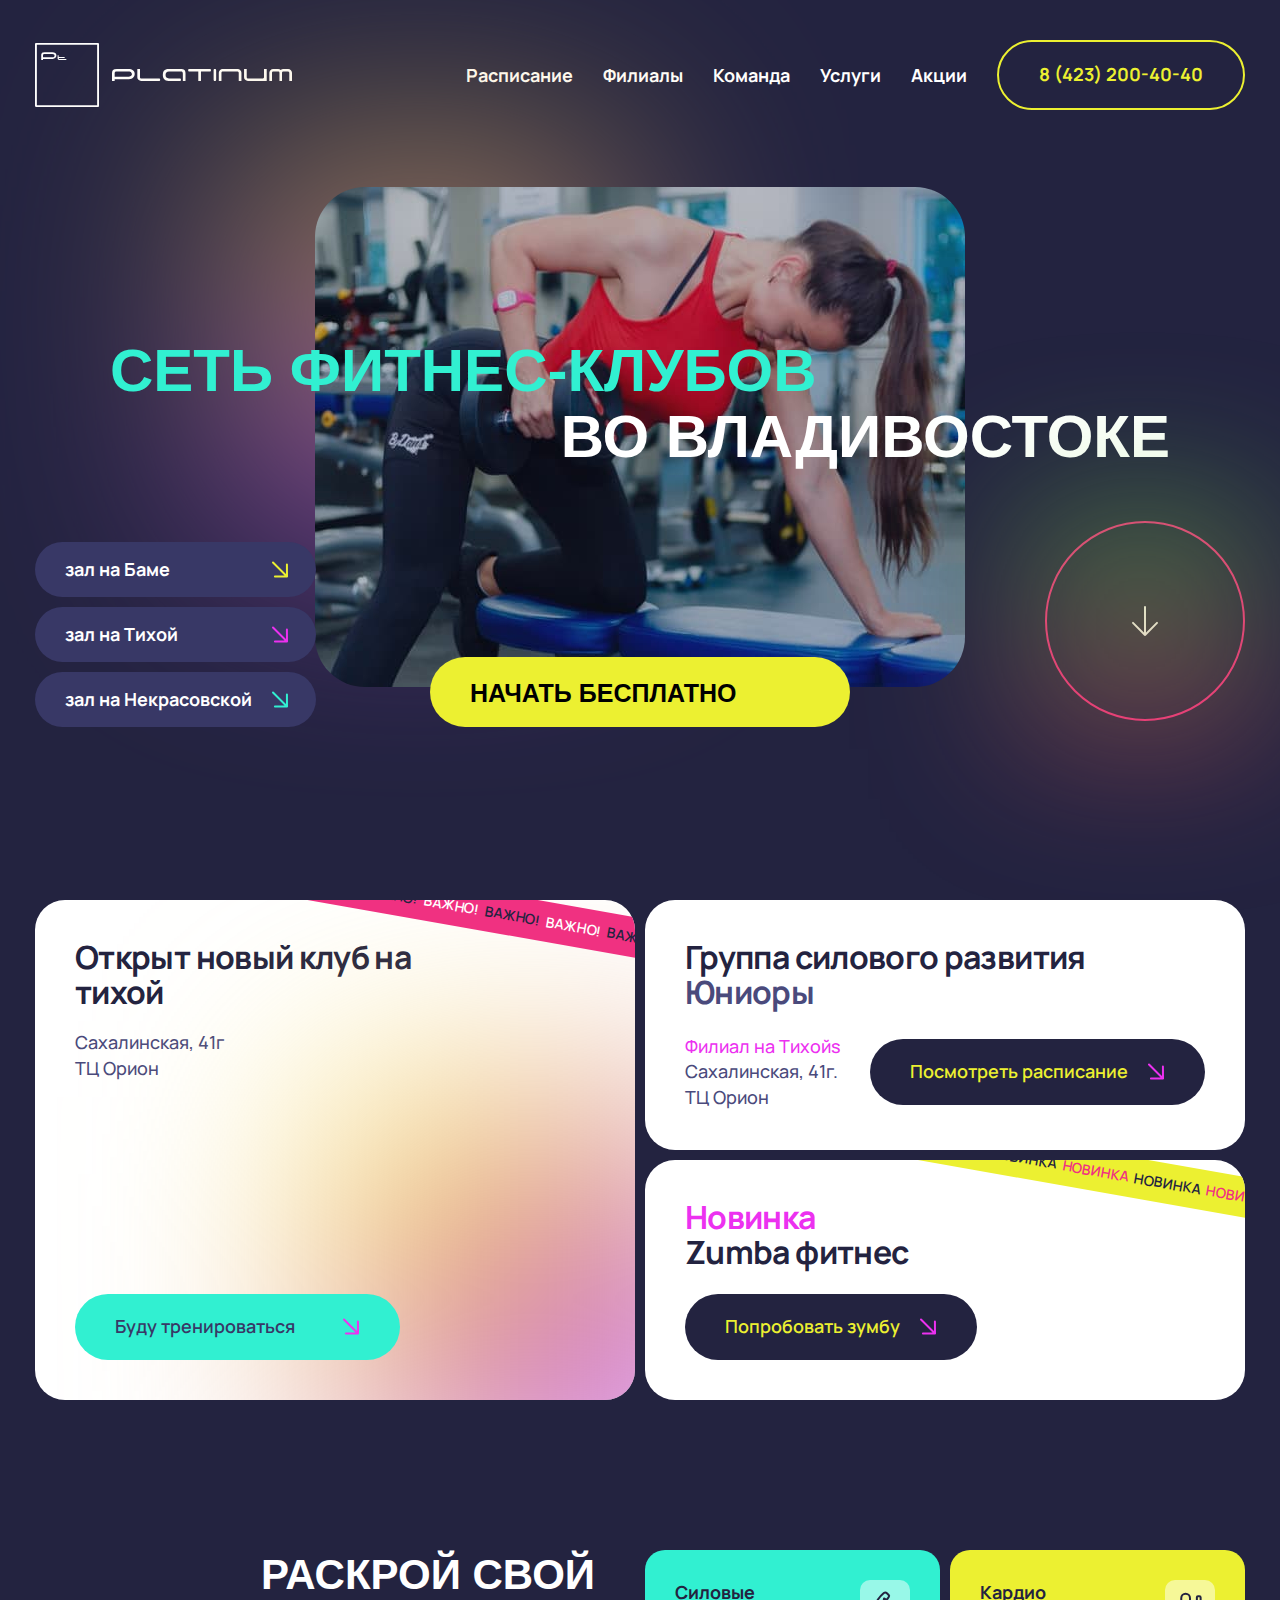
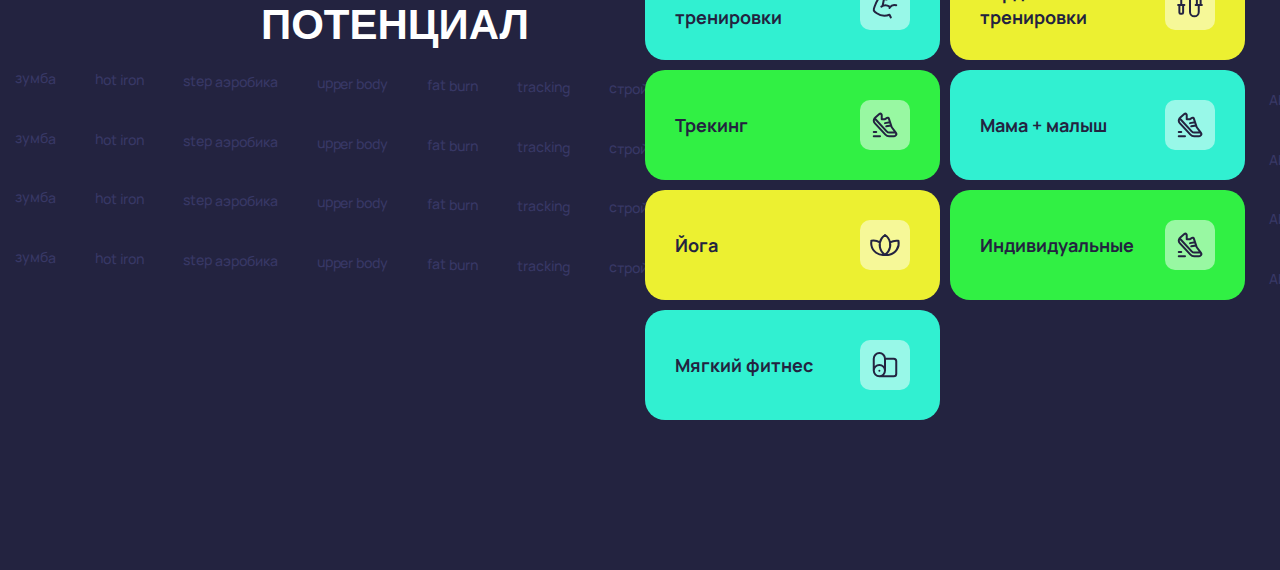
==== index.html @ 5705a5ff "upload project" ====
<!DOCTYPE html>
<html lang="en">

<head>
  <meta charset="UTF-8">
  <meta name="viewport" content="width=device-width, initial-scale=1.0">
  <title>Document</title>
  <link href="https://fonts.cdnfonts.com/css/conthrax" rel="stylesheet">
  <link rel="preconnect" href="https://fonts.googleapis.com">
  <link rel="preconnect" href="https://fonts.gstatic.com" crossorigin>
  <link href="https://fonts.googleapis.com/css2?family=Manrope:wght@500;600;700&display=swap" rel="stylesheet">
  <link rel="stylesheet" href="css/style.min.css">
</head>

<body>

  <header class="header">
    <div class="container">
      <nav class="header__inner">
        <a class="header__logo" href="/">
          <img src="images/logo.svg" alt="Logo">
        </a>
        <div class="header-col d-flex">
          <ul class="header-menu">
            <li class="menu-item"><a href="">Расписание</a></li>
            <li class="menu-item"><a href="">Филиалы</a></li>
            <li class="menu-item"><a href="">Команда</a></li>
            <li class="menu-item"><a href="">Услуги</a></li>
            <li class="menu-item"><a href="">Акции</a></li>
          </ul>
          <a class="header-btn btn btn-transparent" href="tel:">8 (423) 200-40-40</a>
        </div>
      </nav>
    </div>
  </header>
  <div class="wrapper">
    <main class="main">
      <div class="top">
        <div id="scene" class="scene">
          <div class="blur" data-depth="0.8"></div>
        </div>
        <div class="container">
          <div class="top__inner">
            <div class="phce card card-1">
              <div class="content">
              </div>
            </div>
            <div class="top-titles">
              <h1 class="top-title">Cеть фитнес-клубов</h1>
              <h2 class="top-title">во Владивостоке</h2>
            </div>
            <ul class="top-list">
              <li class="top-list__item">
                <a class="top-list__links" href="#">
                  зал на Баме
                  <svg width="17" height="17" viewBox="0 0 17 17" fill="none" xmlns="http://www.w3.org/2000/svg">
                    <path d="M1 1.5L15 15.5M15 15.5L2.92105 15.4211M15 15.5L14.9211 3.42105" stroke="#ECF031"
                      stroke-width="2" stroke-linecap="round" />
                  </svg>
                </a>
              </li>
              <li class="top-list__item">
                <a class="top-list__links" href="#">
                  зал на Тихой
                  <svg width="17" height="17" viewBox="0 0 17 17" fill="none" xmlns="http://www.w3.org/2000/svg">
                    <path d="M1 1.5L15 15.5M15 15.5L2.92105 15.4211M15 15.5L14.9211 3.42105" stroke="#EC31F0"
                      stroke-width="2" stroke-linecap="round" />
                  </svg>
                </a>
              </li>
              <li class="top-list__item">
                <a class="top-list__links" href="#">
                  зал на Некрасовской
                  <svg width="17" height="17" viewBox="0 0 17 17" fill="none" xmlns="http://www.w3.org/2000/svg">
                    <path d="M1 1.5L15 15.5M15 15.5L2.92105 15.4211M15 15.5L14.9211 3.42105" stroke="#31F0D1"
                      stroke-width="2" stroke-linecap="round" />
                  </svg>
                </a>
              </li>
            </ul>
            <button class="top-btn btn btn-lg font">начать бесплатно</button>
            <a class="top-anchor" href="">
              <svg width="200" height="200" viewBox="0 0 200 200" fill="none" xmlns="http://www.w3.org/2000/svg">
                <path d="M100 86V114M100 114L88 101.842M100 114L112 101.842" stroke="white" stroke-width="2"
                  stroke-linecap="round" />
                <rect x="1" y="1" width="198" height="198" rx="99" stroke="#F03181" stroke-width="2" />
              </svg>
            </a>
          </div>
        </div>
      </div>
      <div class="news">
        <div class="container">
          <div class="news__inner">
            <div class="news-item">
              <div class="tag-line attention">
                ВАЖНО!<span>ВАЖНО!</span>ВАЖНО!<span>ВАЖНО!</span>ВАЖНО!<span>ВАЖНО!</span></div>
              <div class="news-item__content">
                <h4 class="news-item__title mb-2">Открыт новый клуб на <br> тихой</h4>
                <p class="news-item__text">Сахалинская, 41г <br> ТЦ Орион</p>
              </div>
              <a class="news-item__btn btn" href="">
                Буду тренироваться
                <svg width="17" height="17" viewBox="0 0 17 17" fill="none" xmlns="http://www.w3.org/2000/svg">
                  <path d="M1 1.5L15 15.5M15 15.5L2.92105 15.4211M15 15.5L14.9211 3.42105" stroke="#EC31F0"
                    stroke-width="2" stroke-linecap="round" />
                </svg>
              </a>
            </div>
            <div class="news-item">
              <h4 class="news-item__title mb-2">Группа силового развития <span>Юниоры</span></h4>
              <div class="news-item__box">
                <p class="news-item__text">
                  <span>Филиал на Тихойs</span><br>
                  Сахалинская, 41г. ТЦ Орион
                </p>
                <a class="news-item__btn btn" href="">
                  Посмотреть расписание
                  <svg width="17" height="17" viewBox="0 0 17 17" fill="none" xmlns="http://www.w3.org/2000/svg">
                    <path d="M1 1.5L15 15.5M15 15.5L2.92105 15.4211M15 15.5L14.9211 3.42105" stroke="#EC31F0"
                      stroke-width="2" stroke-linecap="round" />
                  </svg>
                </a>
              </div>
            </div>
            <div class="news-item">
              <div class="tag-line news"><span>НОВИНКА</span>НОВИНКА<span>НОВИНКА</span>НОВИНКА<span>НОВИНКА</span>
              </div>
              <h4 class="news-item__title mb-2"><span>Новинка </span><br>Zumba фитнес</h4>
              <p class="news-item__text"></p>
              <a class="news-item__btn btn" href="">
                Попробовать зумбу
                <svg width="17" height="17" viewBox="0 0 17 17" fill="none" xmlns="http://www.w3.org/2000/svg">
                  <path d="M1 1.5L15 15.5M15 15.5L2.92105 15.4211M15 15.5L14.9211 3.42105" stroke="#EC31F0"
                    stroke-width="2" stroke-linecap="round" />
                </svg>
              </a>
            </div>
          </div>
        </div>
      </div>
      <div class="training">
        <div class="container">
          <div class="training__inner">
            <h3 class="training__title title">Раскрой свой <br> потенциал</h3>
            <div class="training__items">
              <div class="training-item card" data-title="strong" style="background-color: #31F0D1;">
                <h5 class="training-item__title">Силовые тренировки</h5>
                <svg width="50" height="50" viewBox="0 0 50 50" fill="none" xmlns="http://www.w3.org/2000/svg">
                  <rect width="50" height="50" rx="10" fill="white" fill-opacity="0.5" />
                  <path
                    d="M29.4874 27.9787L29.8199 27.4787C31.221 25.3781 33.8545 24.475 36.2499 25.2737M22.5811 25.9912L24.0811 18.5112L25.7186 19.3299C26.3266 19.6335 27.0655 19.4388 27.4449 18.8749L28.8749 16.7287C29.2319 16.1923 29.1613 15.4786 28.7061 15.0224L26.9061 13.2224C26.0715 12.3877 24.7381 12.3269 23.8311 13.0824C19.5722 16.6312 16.3871 21.2972 14.6336 26.5562L13.8836 28.7887C13.5095 29.9165 13.9152 31.1564 14.8836 31.8449L16.7974 33.2124C20.4905 35.8511 25.2732 36.4272 29.4874 34.7412L30.8399 37.4462M29.4874 26.6257C27.0302 24.9881 23.8295 24.9881 21.3724 26.6257"
                    stroke="#232340" stroke-width="2" stroke-linecap="round" stroke-linejoin="round" />
                </svg>
              </div>
              <div class="training-item card" data-title="cardio" style="background-color: #ECF031;">
                <h5 class="training-item__title">Кардио тренировки</h5>
                <svg width="50" height="50" viewBox="0 0 50 50" fill="none" xmlns="http://www.w3.org/2000/svg">
                  <rect width="50" height="50" rx="10" fill="white" fill-opacity="0.5" />
                  <path
                    d="M13.125 25H19.375M18.125 25V32.5C18.125 33.19 17.565 33.75 16.875 33.75H15.625C14.935 33.75 14.375 33.19 14.375 32.5V25M31.875 25.0005V17.338C31.875 16.738 32.3625 16.2505 32.9625 16.2505H34.375C35.065 16.2505 35.625 16.8105 35.625 17.5005V25.0005M36.875 25H30.625M33.75 25V31.875C33.75 34.2912 31.7912 36.25 29.375 36.25C26.9588 36.25 25 34.2912 25 31.875V18.125C25 15.7088 23.0412 13.75 20.625 13.75C18.2088 13.75 16.25 15.7088 16.25 18.125V25"
                    stroke="#232340" stroke-width="2" stroke-linecap="round" stroke-linejoin="round" />
                </svg>
              </div>
              <div class="training-item card" data-title="tracking" style="background-color: #31F044;">
                <h5 class="training-item__title">Трекинг</h5>
                <svg width="50" height="50" viewBox="0 0 50 50" fill="none" xmlns="http://www.w3.org/2000/svg">
                  <rect width="50" height="50" rx="10" fill="white" fill-opacity="0.5" />
                  <path d="M13.75 31.875H16.25M20 36.2505H13.75" stroke="#232340" stroke-width="2"
                    stroke-linecap="round" stroke-linejoin="round" />
                  <path
                    d="M22.3889 19.1814H25.0001M25.0001 19.1814L27.0351 17.9414C27.6247 17.5823 28.3938 17.7691 28.7529 18.3587C28.8019 18.439 28.8416 18.5247 28.8714 18.6139L31.7501 27.2502L35.8001 32.6502C36.5457 33.6443 36.3442 35.0546 35.3501 35.8002C34.9607 36.0923 34.487 36.2502 34.0001 36.2502H29.0876C27.6984 36.2511 26.3717 35.6731 25.4264 34.6552L14.7501 23.1639C13.342 21.6452 13.4317 19.2725 14.9504 17.8644C14.9859 17.8315 15.0221 17.7992 15.0589 17.7677L19.3376 14.1014C19.9453 13.5809 20.8598 13.6515 21.3804 14.2592C21.6052 14.5217 21.7288 14.8559 21.7289 15.2014V19.1814L25.0001 19.1814ZM35.6838 32.5H29.4038C28.3633 32.5029 27.3689 32.0705 26.6613 31.3075L14.5688 18.285M26.2501 26.25L31.1376 25.4M25.0001 23.1255L30.0751 22.2505"
                    stroke="#232340" stroke-width="2" stroke-linecap="round" stroke-linejoin="round" />
                </svg>
              </div>
              <div class="training-item card" data-title="family" style="background-color: #31F0D1;">
                <h5 class="training-item__title">Мама + малыш</h5>
                <svg width="50" height="50" viewBox="0 0 50 50" fill="none" xmlns="http://www.w3.org/2000/svg">
                  <rect width="50" height="50" rx="10" fill="white" fill-opacity="0.5" />
                  <path d="M13.75 31.875H16.25M20 36.2505H13.75" stroke="#232340" stroke-width="2"
                    stroke-linecap="round" stroke-linejoin="round" />
                  <path
                    d="M22.3889 19.1814H25.0001M25.0001 19.1814L27.0351 17.9414C27.6247 17.5823 28.3938 17.7691 28.7529 18.3587C28.8019 18.439 28.8416 18.5247 28.8714 18.6139L31.7501 27.2502L35.8001 32.6502C36.5457 33.6443 36.3442 35.0546 35.3501 35.8002C34.9607 36.0923 34.487 36.2502 34.0001 36.2502H29.0876C27.6984 36.2511 26.3717 35.6731 25.4264 34.6552L14.7501 23.1639C13.342 21.6452 13.4317 19.2725 14.9504 17.8644C14.9859 17.8315 15.0221 17.7992 15.0589 17.7677L19.3376 14.1014C19.9453 13.5809 20.8598 13.6515 21.3804 14.2592C21.6052 14.5217 21.7288 14.8559 21.7289 15.2014V19.1814L25.0001 19.1814ZM35.6838 32.5H29.4038C28.3633 32.5029 27.3689 32.0705 26.6613 31.3075L14.5688 18.285M26.2501 26.25L31.1376 25.4M25.0001 23.1255L30.0751 22.2505"
                    stroke="#232340" stroke-width="2" stroke-linecap="round" stroke-linejoin="round" />
                </svg>
              </div>
              <div class="training-item card" data-title="yoga" style="background-color: #ECF031;">
                <h5 class="training-item__title">Йога</h5>
                <svg width="50" height="50" viewBox="0 0 50 50" fill="none" xmlns="http://www.w3.org/2000/svg">
                  <rect width="50" height="50" rx="10" fill="white" fill-opacity="0.5" />
                  <path
                    d="M30.0268 22.3935H30.0019C32.5827 20.9295 35.5852 20.4084 38.5134 20.855L38.4885 20.8302C39.7789 27.1828 35.6845 33.4112 29.332 34.7264C27.8927 34.9994 26.4038 35.0242 24.9646 34.776V34.7512C18.5376 35.8431 12.458 31.5253 11.3662 25.1231C11.118 23.6591 11.1428 22.195 11.4158 20.7558H11.391C14.3191 20.2843 17.2969 20.8302 19.9024 22.2695M25.0391 34.8011L25.0142 34.7763C19.555 31.1781 18.0662 23.8578 21.6395 18.3986C22.508 17.0586 23.6494 15.9172 24.9894 15.0238L24.9646 14.999C30.399 18.5723 31.8879 25.8926 28.3146 31.3519C27.4213 32.667 26.2798 33.8085 24.9398 34.7018L25.0391 34.8011Z"
                    stroke="#232340" stroke-width="2" stroke-linecap="round" stroke-linejoin="round" />
                </svg>
              </div>
              <div class="training-item card" data-title="individual" style="background-color: #31F044;">
                <h5 class="training-item__title">Индивидуальные</h5>
                <svg width="50" height="50" viewBox="0 0 50 50" fill="none" xmlns="http://www.w3.org/2000/svg">
                  <rect width="50" height="50" rx="10" fill="white" fill-opacity="0.5" />
                  <path d="M13.75 31.875H16.25M20 36.2505H13.75" stroke="#232340" stroke-width="2"
                    stroke-linecap="round" stroke-linejoin="round" />
                  <path
                    d="M22.3889 19.1814H25.0001M25.0001 19.1814L27.0351 17.9414C27.6247 17.5823 28.3938 17.7691 28.7529 18.3587C28.8019 18.439 28.8416 18.5247 28.8714 18.6139L31.7501 27.2502L35.8001 32.6502C36.5457 33.6443 36.3442 35.0546 35.3501 35.8002C34.9607 36.0923 34.487 36.2502 34.0001 36.2502H29.0876C27.6984 36.2511 26.3717 35.6731 25.4264 34.6552L14.7501 23.1639C13.342 21.6452 13.4317 19.2725 14.9504 17.8644C14.9859 17.8315 15.0221 17.7992 15.0589 17.7677L19.3376 14.1014C19.9453 13.5809 20.8598 13.6515 21.3804 14.2592C21.6052 14.5217 21.7288 14.8559 21.7289 15.2014V19.1814L25.0001 19.1814ZM35.6838 32.5H29.4038C28.3633 32.5029 27.3689 32.0705 26.6613 31.3075L14.5688 18.285M26.2501 26.25L31.1376 25.4M25.0001 23.1255L30.0751 22.2505"
                    stroke="#232340" stroke-width="2" stroke-linecap="round" stroke-linejoin="round" />
                </svg>
              </div>
              <div class="training-item card" data-title="light" style="background-color: #31F0D1;">
                <h5 class="training-item__title">Мягкий фитнес</h5>
                <svg width="50" height="50" viewBox="0 0 50 50" fill="none" xmlns="http://www.w3.org/2000/svg">
                  <rect width="50" height="50" rx="10" fill="white" fill-opacity="0.5" />
                  <circle cx="19.375" cy="30.625" r="1" fill="#232340" />
                  <path
                    d="M25 30.6245C25 33.7311 22.4816 36.2495 19.375 36.2495M25 30.6245C25 27.5179 22.4816 24.9995 19.375 24.9995C16.2684 24.9995 13.75 27.5179 13.75 30.6245M25 30.6245V18.749M19.375 36.2495C16.2684 36.2495 13.75 33.7311 13.75 30.6245M19.375 36.2495L33.75 36.249C35.1307 36.249 36.25 35.1297 36.25 33.749V21.249C36.25 19.8683 35.1307 18.749 33.75 18.749H25M13.75 30.6245V18.749C13.75 15.6424 16.2684 13.124 19.375 13.124C22.4816 13.124 25 15.6424 25 18.749"
                    stroke="#232340" stroke-width="2" stroke-linecap="round" stroke-linejoin="round" />
                </svg>
              </div>
            </div>
          </div>
        </div>
        <div class="marquee__inner">
          <div class="marquee__items items-wrap">
            <div class="items marquee reverce">
              <span class="marquee-text item">зумба</span>
              <span class="marquee-text item strong">hot iron</span>
              <span class="marquee-text item cardio">step аэробика</span>
              <span class="marquee-text item">upper body</span>
              <span class="marquee-text item strong">fat burn</span>
              <span class="marquee-text item cardio">tracking</span>
              <span class="marquee-text item">стройное тело</span>
              <span class="marquee-text item strong">pump fit</span>
              <span class="marquee-text item"> Мама и малыш</span>
              <span class="marquee-text item cardio">TRX</span>
              <span class="marquee-text item"> Мама и малыш</span>
              <span class="marquee-text item"> fat burn</span>
              <span class="marquee-text item">Abs+stretch</span>
              <span class="marquee-text item strong">FT</span>
              <span class="marquee-text item">ABL</span>
              <span class="marquee-text item">стройное тело</span>
              <span class="marquee-text item"></span>
              <span class="marquee-text item">upper body</span>
              <span class="marquee-text item strong">fat burn</span>
            </div>
            <div aria-hidden="true" class="items marquee reverce">
              <span class="marquee-text item">зумба</span>
              <span class="marquee-text item strong">hot iron</span>
              <span class="marquee-text item">step аэробика</span>
              <span class="marquee-text item">upper body</span>
              <span class="marquee-text item strong">fat burn</span>
              <span class="marquee-text item">tracking</span>
              <span class="marquee-text item">стройное тело</span>
              <span class="marquee-text item strong">pump fit</span>
              <span class="marquee-text item"> Мама и малыш</span>
              <span class="marquee-text item">TRX</span>
              <span class="marquee-text item"> Мама и малыш</span>
              <span class="marquee-text item"> fat burn</span>
              <span class="marquee-text item">Abs+stretch</span>
              <span class="marquee-text item strong">FT</span>
              <span class="marquee-text item">ABL</span>
              <span class="marquee-text item">стройное тело</span>
              <span class="marquee-text item"></span>
              <span class="marquee-text item">upper body</span>
              <span class="marquee-text item strong">fat burn</span>
            </div>
          </div>
          <div class="marquee__items items-wrap">
            <div class="items marquee">
              <span class="marquee-text item">зумба</span>
              <span class="marquee-text item strong">hot iron</span>
              <span class="marquee-text item cardio">step аэробика</span>
              <span class="marquee-text item">upper body</span>
              <span class="marquee-text item strong">fat burn</span>
              <span class="marquee-text item cardio">tracking</span>
              <span class="marquee-text item">стройное тело</span>
              <span class="marquee-text item strong">pump fit</span>
              <span class="marquee-text item"> Мама и малыш</span>
              <span class="marquee-text item cardio">TRX</span>
              <span class="marquee-text item"> Мама и малыш</span>
              <span class="marquee-text item"> fat burn</span>
              <span class="marquee-text item">Abs+stretch</span>
              <span class="marquee-text item strong">FT</span>
              <span class="marquee-text item">ABL</span>
              <span class="marquee-text item">стройное тело</span>
              <span class="marquee-text item"></span>
              <span class="marquee-text item">upper body</span>
              <span class="marquee-text item strong">fat burn</span>
            </div>
            <div aria-hidden="true" class="items marquee">
              <span class="marquee-text item">зумба</span>
              <span class="marquee-text item strong">hot iron</span>
              <span class="marquee-text item">step аэробика</span>
              <span class="marquee-text item">upper body</span>
              <span class="marquee-text item strong">fat burn</span>
              <span class="marquee-text item">tracking</span>
              <span class="marquee-text item">стройное тело</span>
              <span class="marquee-text item strong">pump fit</span>
              <span class="marquee-text item"> Мама и малыш</span>
              <span class="marquee-text item">TRX</span>
              <span class="marquee-text item"> Мама и малыш</span>
              <span class="marquee-text item"> fat burn</span>
              <span class="marquee-text item">Abs+stretch</span>
              <span class="marquee-text item strong">FT</span>
              <span class="marquee-text item">ABL</span>
              <span class="marquee-text item">стройное тело</span>
              <span class="marquee-text item"></span>
              <span class="marquee-text item">upper body</span>
              <span class="marquee-text item strong">fat burn</span>
            </div>
          </div>
           <div class="marquee__items items-wrap">
            <div class="items marquee reverce">
              <span class="marquee-text item">зумба</span>
              <span class="marquee-text item strong">hot iron</span>
              <span class="marquee-text item cardio">step аэробика</span>
              <span class="marquee-text item">upper body</span>
              <span class="marquee-text item strong">fat burn</span>
              <span class="marquee-text item cardio">tracking</span>
              <span class="marquee-text item">стройное тело</span>
              <span class="marquee-text item strong">pump fit</span>
              <span class="marquee-text item"> Мама и малыш</span>
              <span class="marquee-text item cardio">TRX</span>
              <span class="marquee-text item"> Мама и малыш</span>
              <span class="marquee-text item"> fat burn</span>
              <span class="marquee-text item">Abs+stretch</span>
              <span class="marquee-text item strong">FT</span>
              <span class="marquee-text item">ABL</span>
              <span class="marquee-text item">стройное тело</span>
              <span class="marquee-text item"></span>
              <span class="marquee-text item">upper body</span>
              <span class="marquee-text item strong">fat burn</span>
            </div>
            <div aria-hidden="true" class="items marquee reverce">
              <span class="marquee-text item">зумба</span>
              <span class="marquee-text item strong">hot iron</span>
              <span class="marquee-text item">step аэробика</span>
              <span class="marquee-text item">upper body</span>
              <span class="marquee-text item strong">fat burn</span>
              <span class="marquee-text item">tracking</span>
              <span class="marquee-text item">стройное тело</span>
              <span class="marquee-text item strong">pump fit</span>
              <span class="marquee-text item"> Мама и малыш</span>
              <span class="marquee-text item">TRX</span>
              <span class="marquee-text item"> Мама и малыш</span>
              <span class="marquee-text item"> fat burn</span>
              <span class="marquee-text item">Abs+stretch</span>
              <span class="marquee-text item strong">FT</span>
              <span class="marquee-text item">ABL</span>
              <span class="marquee-text item">стройное тело</span>
              <span class="marquee-text item"></span>
              <span class="marquee-text item">upper body</span>
              <span class="marquee-text item strong">fat burn</span>
            </div>
          </div>
          <div class="marquee__items items-wrap">
            <div class="items marquee">
              <span class="marquee-text item">зумба</span>
              <span class="marquee-text item strong">hot iron</span>
              <span class="marquee-text item cardio">step аэробика</span>
              <span class="marquee-text item">upper body</span>
              <span class="marquee-text item strong">fat burn</span>
              <span class="marquee-text item cardio">tracking</span>
              <span class="marquee-text item">стройное тело</span>
              <span class="marquee-text item strong">pump fit</span>
              <span class="marquee-text item"> Мама и малыш</span>
              <span class="marquee-text item cardio">TRX</span>
              <span class="marquee-text item"> Мама и малыш</span>
              <span class="marquee-text item"> fat burn</span>
              <span class="marquee-text item">Abs+stretch</span>
              <span class="marquee-text item strong">FT</span>
              <span class="marquee-text item">ABL</span>
              <span class="marquee-text item">стройное тело</span>
              <span class="marquee-text item"></span>
              <span class="marquee-text item">upper body</span>
              <span class="marquee-text item strong">fat burn</span>
            </div>
            <div aria-hidden="true" class="items marquee">
              <span class="marquee-text item">зумба</span>
              <span class="marquee-text item strong">hot iron</span>
              <span class="marquee-text item">step аэробика</span>
              <span class="marquee-text item">upper body</span>
              <span class="marquee-text item strong">fat burn</span>
              <span class="marquee-text item">tracking</span>
              <span class="marquee-text item">стройное тело</span>
              <span class="marquee-text item strong">pump fit</span>
              <span class="marquee-text item"> Мама и малыш</span>
              <span class="marquee-text item">TRX</span>
              <span class="marquee-text item"> Мама и малыш</span>
              <span class="marquee-text item"> fat burn</span>
              <span class="marquee-text item">Abs+stretch</span>
              <span class="marquee-text item strong">FT</span>
              <span class="marquee-text item">ABL</span>
              <span class="marquee-text item">стройное тело</span>
              <span class="marquee-text item"></span>
              <span class="marquee-text item">upper body</span>
              <span class="marquee-text item strong">fat burn</span>
            </div>
          </div>
        </div>
      </div>
  </div>
  </main>
  <footer class="footer"></footer>
  </div>


  <!--<script src="https://cdnjs.cloudflare.com/ajax/libs/parallax/3.1.0/parallax.min.js"></script>-->
  <script src="js/main.min.js"></script>

</body>

</html>
---- css/style.min.css ----
html{-webkit-box-sizing:border-box;box-sizing:border-box}*,*::after,*::before{-webkit-box-sizing:inherit;box-sizing:inherit}ul[class],ol[class]{padding:0}body,h1,h2,h3,h4,h5,h6,p,ul,ol,li,figure,figcaption,blockquote,dl,dd{margin:0}h1,h2,h3,h4,h5,h6{font-size:inherit;line-height:inherit;font-weight:inherit}ul[class]{list-style:none}img{max-width:100%;display:block}input,button,textarea,select{font:inherit}a{text-decoration:none;color:inherit}button{border:none;cursor:pointer}input{border:none;outline:none}html,body{height:100%}body{background-color:#232340;font-family:'Manrope', sans-serif;font-weight:600;color:#fff;font-size:18px;line-height:140%}a{-webkit-transition:all .3s;-o-transition:all .3s;transition:all .3s;display:inline-block}.wrapper{display:-webkit-box;display:-ms-flexbox;display:flex;-webkit-box-orient:vertical;-webkit-box-direction:normal;-ms-flex-direction:column;flex-direction:column;min-height:100%}.main{-webkit-box-flex:1;-ms-flex:1 0 auto;flex:1 0 auto}.footer{-webkit-box-flex:0;-ms-flex:0 0 auto;flex:0 0 auto}.container{max-width:1240px;margin:0 auto;padding:0 15px}.section{margin-bottom:150px}.d-flex{display:-webkit-box;display:-ms-flexbox;display:flex}.btn{display:-webkit-box;display:-ms-flexbox;display:flex;-webkit-box-align:center;-ms-flex-align:center;align-items:center;border-radius:40px;padding:20px 40px 21px;font-weight:600}.btn-transparent{font-weight:700;color:#ECF031;border:2px solid #ECF031}.card{border-radius:20px}.title{font-family:'Conthrax', sans-serif;font-weight:600;font-size:42px;line-height:120%;text-transform:uppercase}.mb-1{margin-bottom:10px}.mb-2{margin-bottom:20px}.mb-4{margin-bottom:40px}.header{padding:40px 0;position:absolute;top:0;left:0;right:0}.header__inner{display:-webkit-box;display:-ms-flexbox;display:flex;-webkit-box-pack:justify;-ms-flex-pack:justify;justify-content:space-between;-webkit-box-align:center;-ms-flex-align:center;align-items:center}.header__logo:hover{opacity:0.7}.header-menu{display:-webkit-box;display:-ms-flexbox;display:flex;-webkit-box-align:center;-ms-flex-align:center;align-items:center;margin-right:30px}.menu-item{font-weight:700}.menu-item:not(:last-child){margin-right:30px}.top{padding-top:20.8vh;min-height:100vh;height:1px}.top .container{height:100%}.top__inner{position:relative;padding-bottom:40px}.top-titles{max-width:1060px;width:100%;margin:0 auto;position:absolute;top:28%;left:0;right:0;pointer-events:none}.top-title{font-family:'Conthrax', sans-serif;font-weight:600;font-size:60px;line-height:110%;text-transform:uppercase;color:#31F0D1}.top-title:last-child{text-align:right;color:#fff}.top-btn{position:absolute;left:0;right:0;bottom:0;margin:0 auto;width:420px;padding:23px 40px 20px;background-color:#ECF031;border-radius:100px;font-weight:600;font-size:25px;line-height:110%;font-family:'Conthrax', sans-serif;text-transform:uppercase}.top-anchor{position:absolute;right:0;bottom:0}.top-anchor::before{content:'';position:absolute;top:-22px;right:-22px;width:250px;height:250px;background:-webkit-gradient(linear, left top, left bottom, from(rgba(90,247,64,0.4)), to(rgba(247,64,97,0.4)));background:-o-linear-gradient(top, rgba(90,247,64,0.4) 0%, rgba(247,64,97,0.4) 100%);background:linear-gradient(180deg, rgba(90,247,64,0.4) 0%, rgba(247,64,97,0.4) 100%);-webkit-filter:blur(75px);filter:blur(75px)}.top-list{position:absolute;bottom:0;left:0}.top-list__item:not(:last-child){margin-bottom:10px}.top-list__links{display:-webkit-box;display:-ms-flexbox;display:flex;-webkit-box-align:center;-ms-flex-align:center;align-items:center;-webkit-box-pack:justify;-ms-flex-pack:justify;justify-content:space-between;padding:15px 27px 15px 30px;font-weight:700;background-color:#383866;border-radius:40px}.top-list__links svg{margin-left:20px}.phce{-webkit-perspective:1000px;perspective:1000px;position:relative}.card{--bg-image: url(../images/main-img.jpg)}.content{position:relative;overflow:hidden;-webkit-transform-style:preserve-3d;transform-style:preserve-3d;max-width:650px;width:100%;min-height:500px;border-radius:50px;margin:0 auto}.content::before{content:"";position:absolute;inset:0;z-index:-1;-webkit-transform-style:preserve-3d;transform-style:preserve-3d}.content::before{background-image:var(--bg-image);background-size:cover}.content:hover{-webkit-transform:rotateX(calc(-10.5deg * var(--posY,0))) rotateY(calc(10.5deg * var(--posX,0)));transform:rotateX(calc(-10.5deg * var(--posY,0))) rotateY(calc(10.5deg * var(--posX,0)))}.content:not(:hover),.content:not(:hover)>.content::before{-webkit-transition:-webkit-transform var(--transition-duration, 500ms) var(--transition-timing-function, linear);transition:-webkit-transform var(--transition-duration, 500ms) var(--transition-timing-function, linear);-o-transition:transform var(--transition-duration, 500ms) var(--transition-timing-function, linear);transition:transform var(--transition-duration, 500ms) var(--transition-timing-function, linear);transition:transform var(--transition-duration, 500ms) var(--transition-timing-function, linear), -webkit-transform var(--transition-duration, 500ms) var(--transition-timing-function, linear)}.scene{position:absolute;left:220px;top:145px}.blur{width:400px;height:400px;background:-webkit-gradient(linear, left top, left bottom, from(#F7DB40), to(#BC40F7));background:-o-linear-gradient(top, #F7DB40 0%, #BC40F7 100%);background:linear-gradient(180deg, #F7DB40 0%, #BC40F7 100%);opacity:0.6;-webkit-filter:blur(115px);filter:blur(115px)}.news__inner{display:-ms-grid;display:grid;-ms-grid-columns:1fr 1fr;grid-template-columns:1fr 1fr;height:500px;grid-gap:10px}.news-item{position:relative;display:-webkit-box;display:-ms-flexbox;display:flex;-webkit-box-align:start;-ms-flex-align:start;align-items:flex-start;-webkit-box-orient:vertical;-webkit-box-direction:normal;-ms-flex-direction:column;flex-direction:column;-webkit-box-pack:justify;-ms-flex-pack:justify;justify-content:space-between;color:#232340;padding:40px;border-radius:30px;background-color:#fff;overflow:hidden}.news-item__title{font-weight:700;font-size:32px;line-height:110%;letter-spacing:-0.02em}.news-item__title span{color:#EC31F0}.news-item__text{font-weight:500;font-size:18px;line-height:140%;-webkit-font-feature-settings:'ordn' on;font-feature-settings:'ordn' on;color:#4A4A7C}.news-item__text span{color:#EC31F0}.news-item__btn{background-color:#232340;color:#ECF031;z-index:2}.news-item__btn svg{margin-left:20px}.news-item__box{display:-webkit-box;display:-ms-flexbox;display:flex;-webkit-box-align:center;-ms-flex-align:center;align-items:center;-webkit-box-pack:justify;-ms-flex-pack:justify;justify-content:space-between}.news-item:first-child{-ms-grid-column:1;grid-column-start:1;-ms-grid-column-span:1;grid-column-end:2;-ms-grid-row:1;grid-row-start:1;-ms-grid-row-span:2;grid-row-end:3}.news-item:first-child::before{content:"";position:absolute;width:403px;height:403px;right:-100px;bottom:-100px;background:-o-linear-gradient(315deg, #F7DB40 14.64%, #BC40F7 85.36%);background:linear-gradient(135deg, #F7DB40 14.64%, #BC40F7 85.36%);-webkit-filter:blur(115px);filter:blur(115px)}.news-item:first-child .news-item__btn{background-color:#31F0D1;-webkit-box-pack:justify;-ms-flex-pack:justify;justify-content:space-between;min-width:325px;color:#383866}.news-item:nth-child(2) .news-item__title span{color:#4A4A7C}.news-item:nth-child(2) .news-item__text{max-width:165px;width:100%;margin-right:20px}.tag-line{position:absolute;top:-9px;right:-46px;-webkit-transform:rotate(10deg);-ms-transform:rotate(10deg);transform:rotate(10deg);padding:10px;font-size:14px;line-height:140%}.tag-line span{margin:0 6px}.tag-line.attention{background-color:#F03181;color:#fff}.tag-line.attention span{color:#232340}.tag-line.news{background-color:#ECF031;color:#232340}.tag-line.news span{color:#F03181}.training{position:relative;padding:150px 0;overflow-x:hidden}.training__inner{display:-webkit-box;display:-ms-flexbox;display:flex;-webkit-box-align:start;-ms-flex-align:start;align-items:flex-start;-webkit-box-pack:end;-ms-flex-pack:end;justify-content:flex-end}.training__title{margin-right:50px}.training__items{display:-ms-grid;display:grid;-ms-grid-columns:1fr 1fr;grid-template-columns:1fr 1fr;max-width:600px;width:100%;grid-gap:10px}.training-item{padding:30px;display:-webkit-box;display:-ms-flexbox;display:flex;-webkit-box-align:center;-ms-flex-align:center;align-items:center;-webkit-box-pack:justify;-ms-flex-pack:justify;justify-content:space-between;cursor:pointer;-webkit-transition:all .3s ease-in-out;-o-transition:all .3s ease-in-out;transition:all .3s ease-in-out}.training-item__title{max-width:165px;width:100%;font-weight:700;color:#232340;-webkit-transition:color .3s;-o-transition:color .3s;transition:color .3s}.training svg rect{-webkit-transition:all .3s;-o-transition:all .3s;transition:all .3s}.training svg path{-webkit-transition:all .3s;-o-transition:all .3s;transition:all .3s}.training-item:hover{background-color:#fff !important;-webkit-box-shadow:0px 0px 10px #31F0D1, 0px 0px 50px #31F0D1;box-shadow:0px 0px 10px #31F0D1, 0px 0px 50px #31F0D1}.training-item:hover .training-item__title{color:#383866}.training-item:hover svg rect{fill:#31F0D1;fill-opacity:1}.marquee__inner{position:absolute;top:264px;z-index:-1}.marquee__items{-webkit-transform:rotate(1deg);-ms-transform:rotate(1deg);transform:rotate(1deg)}.items-wrap{position:relative;display:-webkit-box;display:-ms-flexbox;display:flex;overflow-x:hidden;-webkit-user-select:none;-moz-user-select:none;-ms-user-select:none;user-select:none;gap:10px}.items{-ms-flex-negative:0;flex-shrink:0;display:-webkit-box;display:-ms-flexbox;display:flex;gap:10px;counter-reset:item;-ms-flex-pack:distribute;justify-content:space-around;min-width:100%;padding:20px 0}.marquee{-webkit-animation:scroll 30s linear infinite;animation:scroll 30s linear infinite}.reverce{animation-direction:reverse}@-webkit-keyframes scroll{from{-webkit-transform:translateX(0);transform:translateX(0)}to{-webkit-transform:translateX(calc(-100% - 20px));transform:translateX(calc(-100% - 20px))}}@keyframes scroll{from{-webkit-transform:translateX(0);transform:translateX(0)}to{-webkit-transform:translateX(calc(-100% - 20px));transform:translateX(calc(-100% - 20px))}}.marquee-text{font-weight:500;font-size:14px;line-height:140%;text-align:center;color:#383866;-webkit-transition:all .3s;-o-transition:all .3s;transition:all .3s}.marquee-text.active{color:#FFFFFF;text-shadow:0px 0px 5px #31F0D1, 0px 0px 20px #31F0D1}
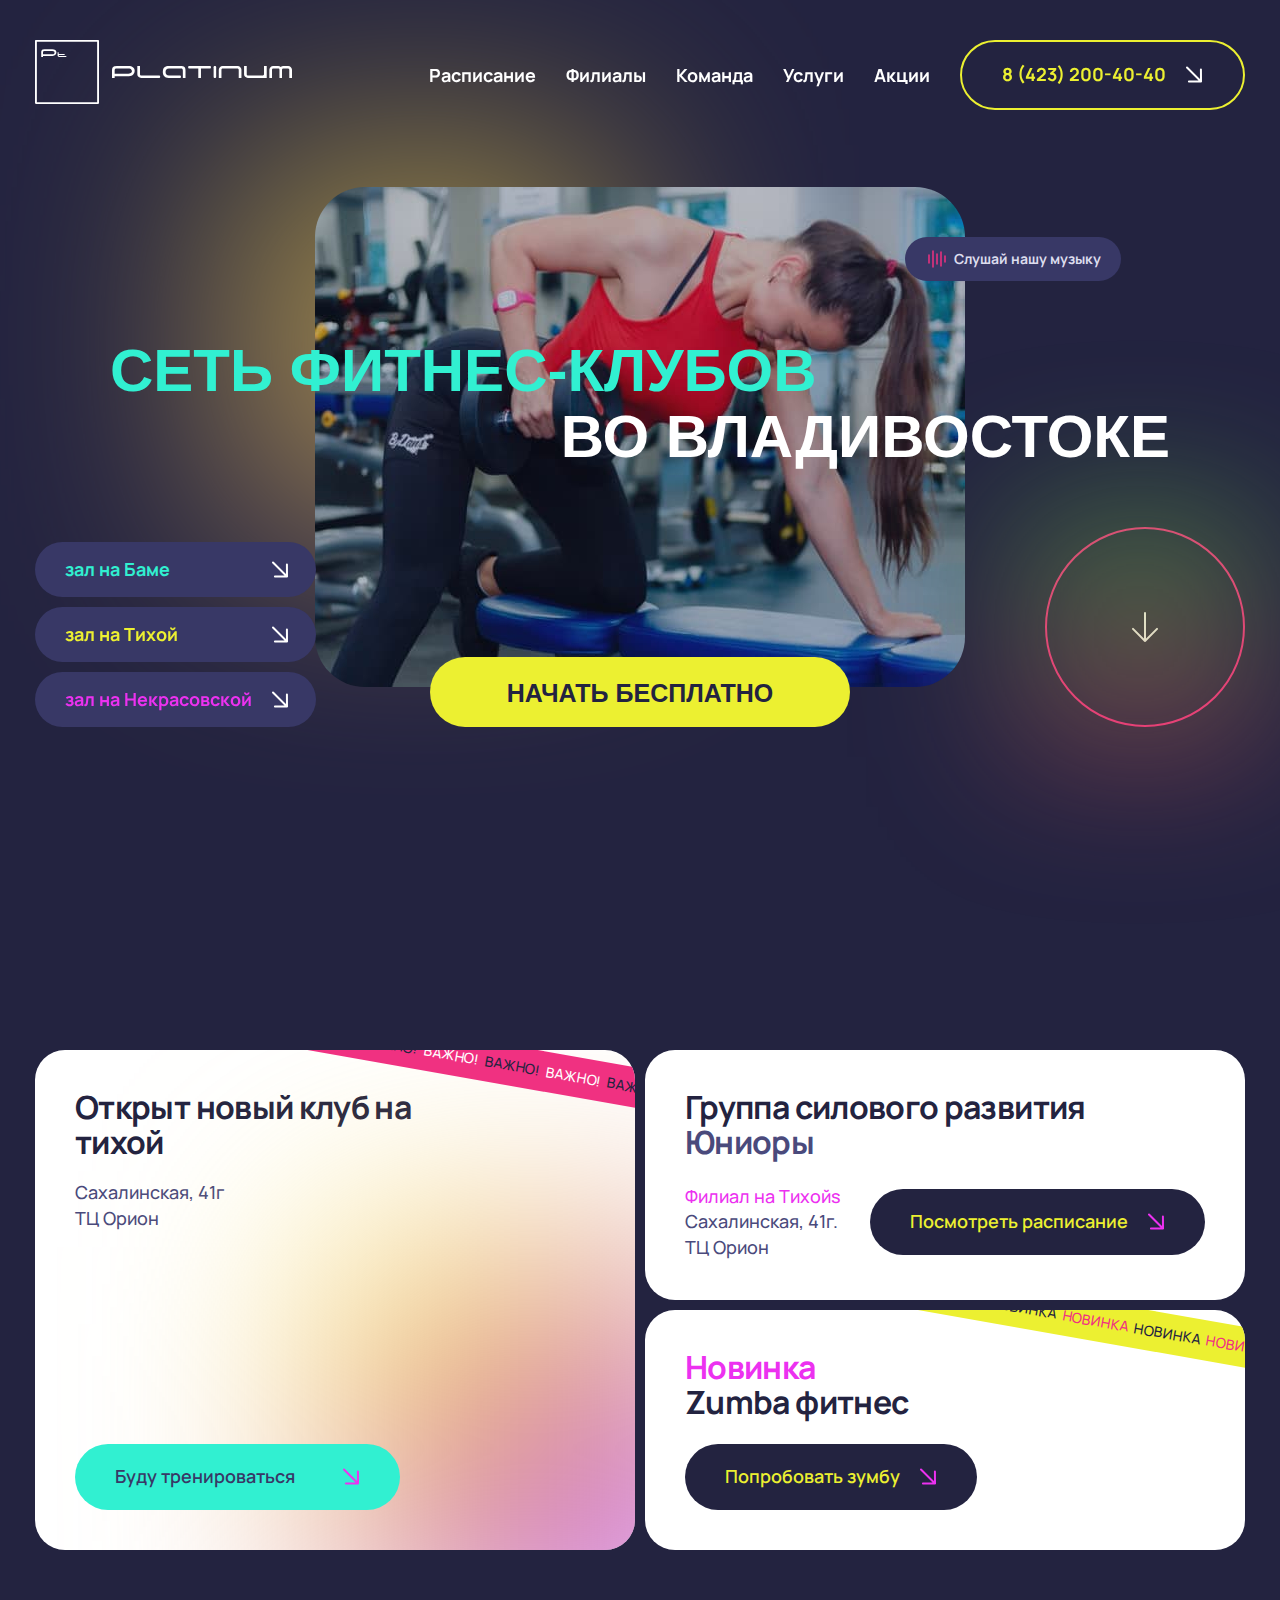
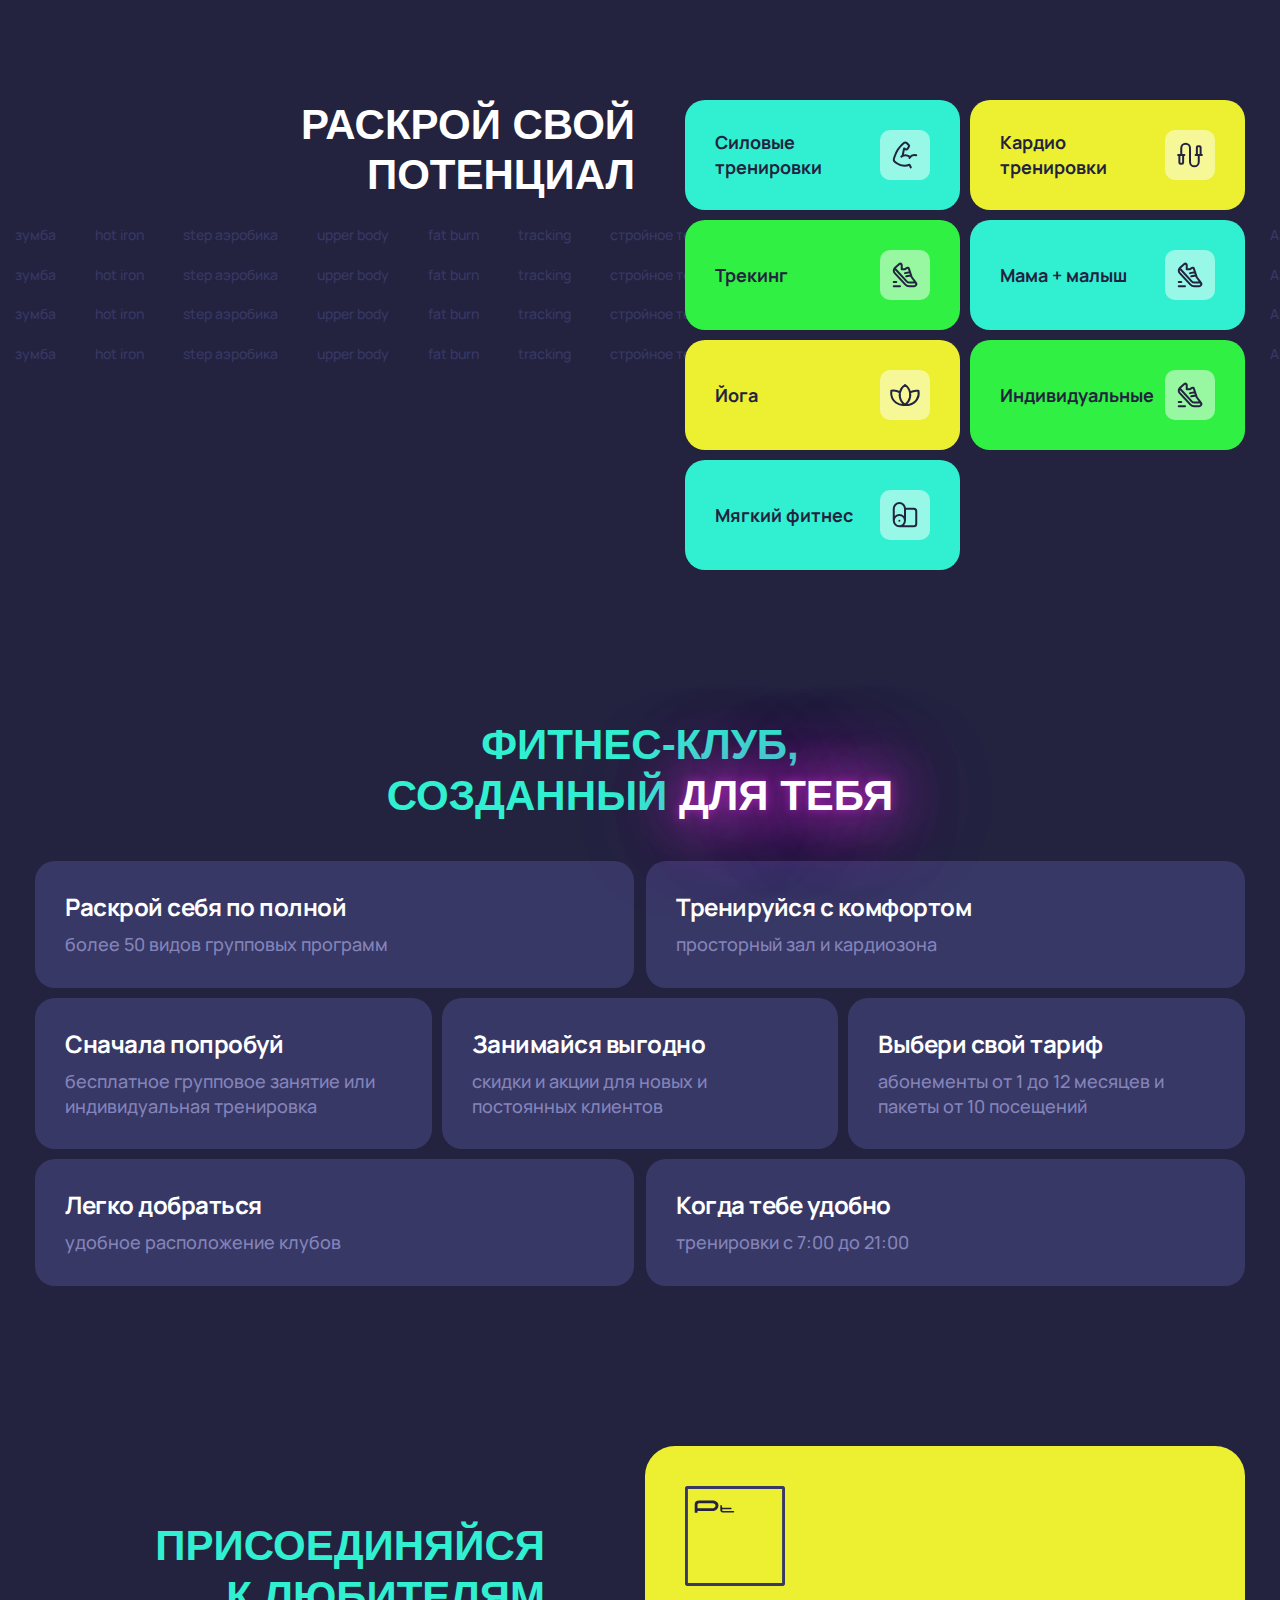
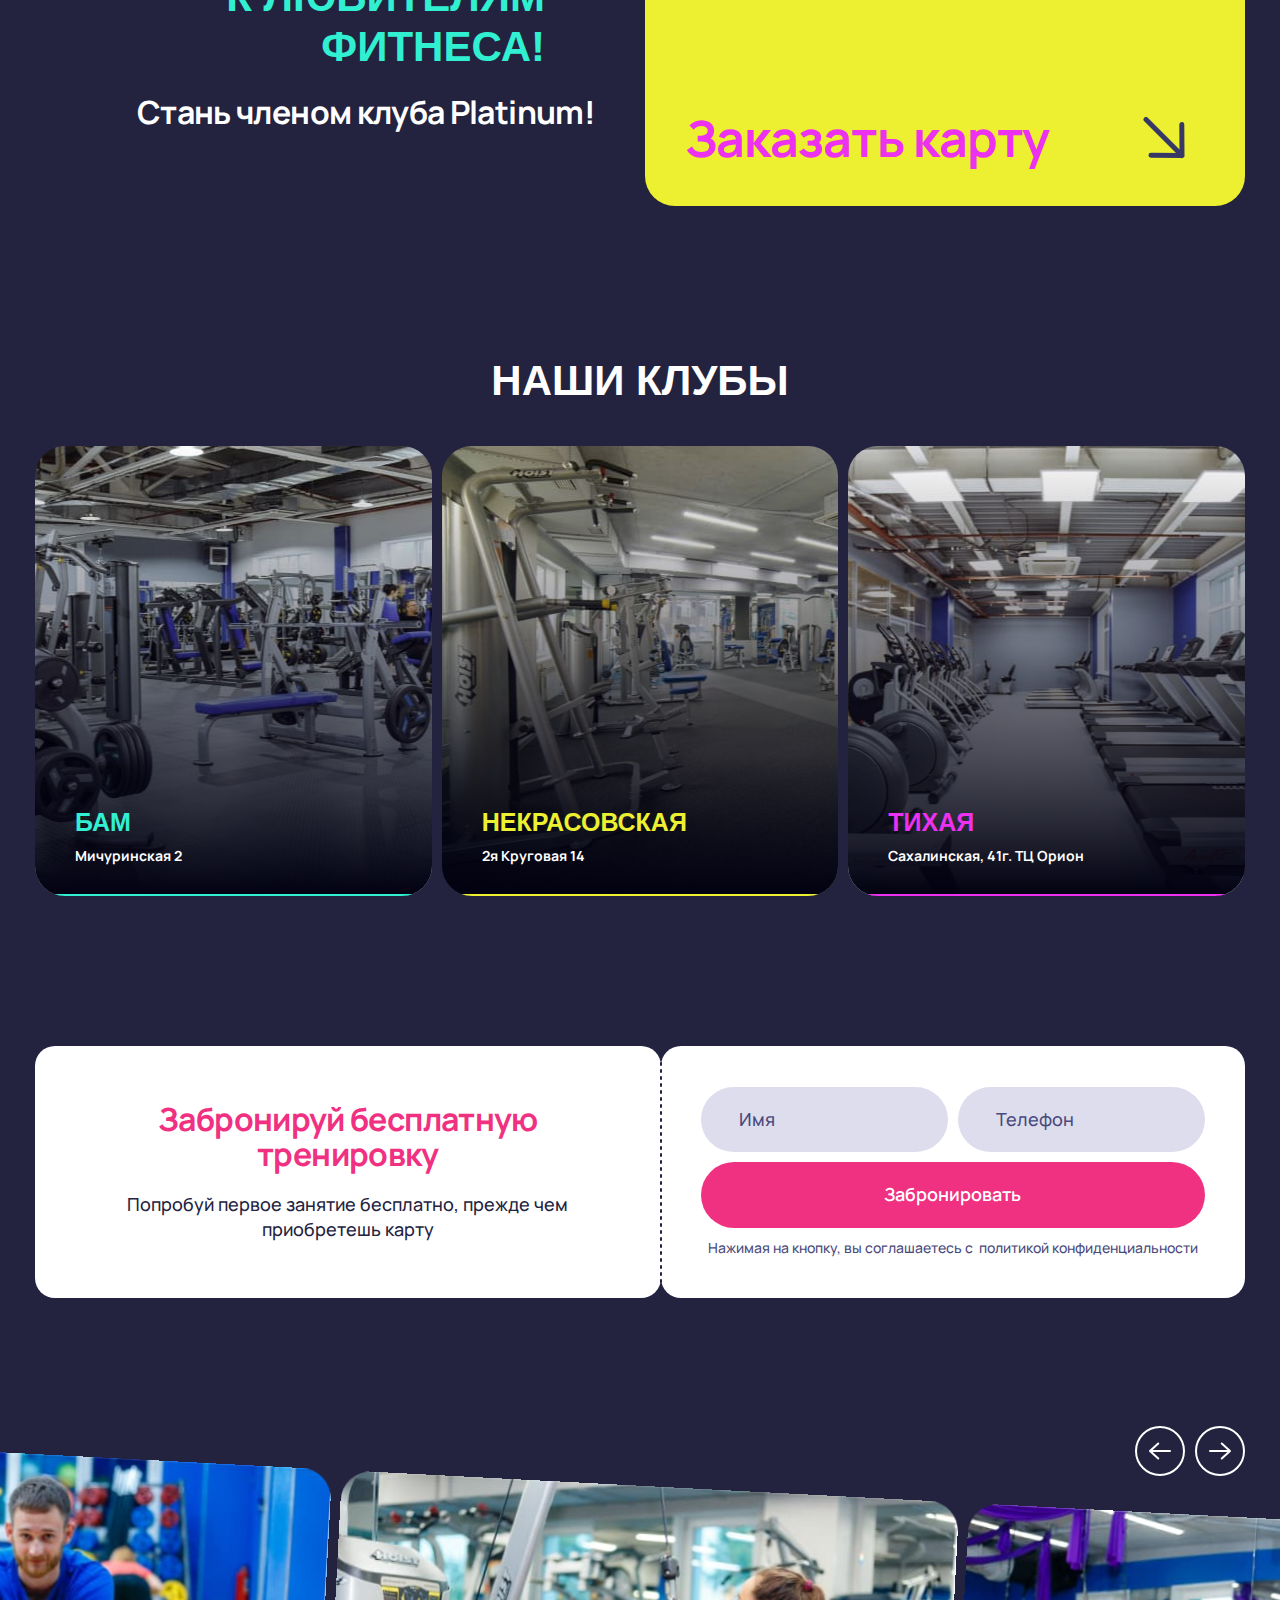
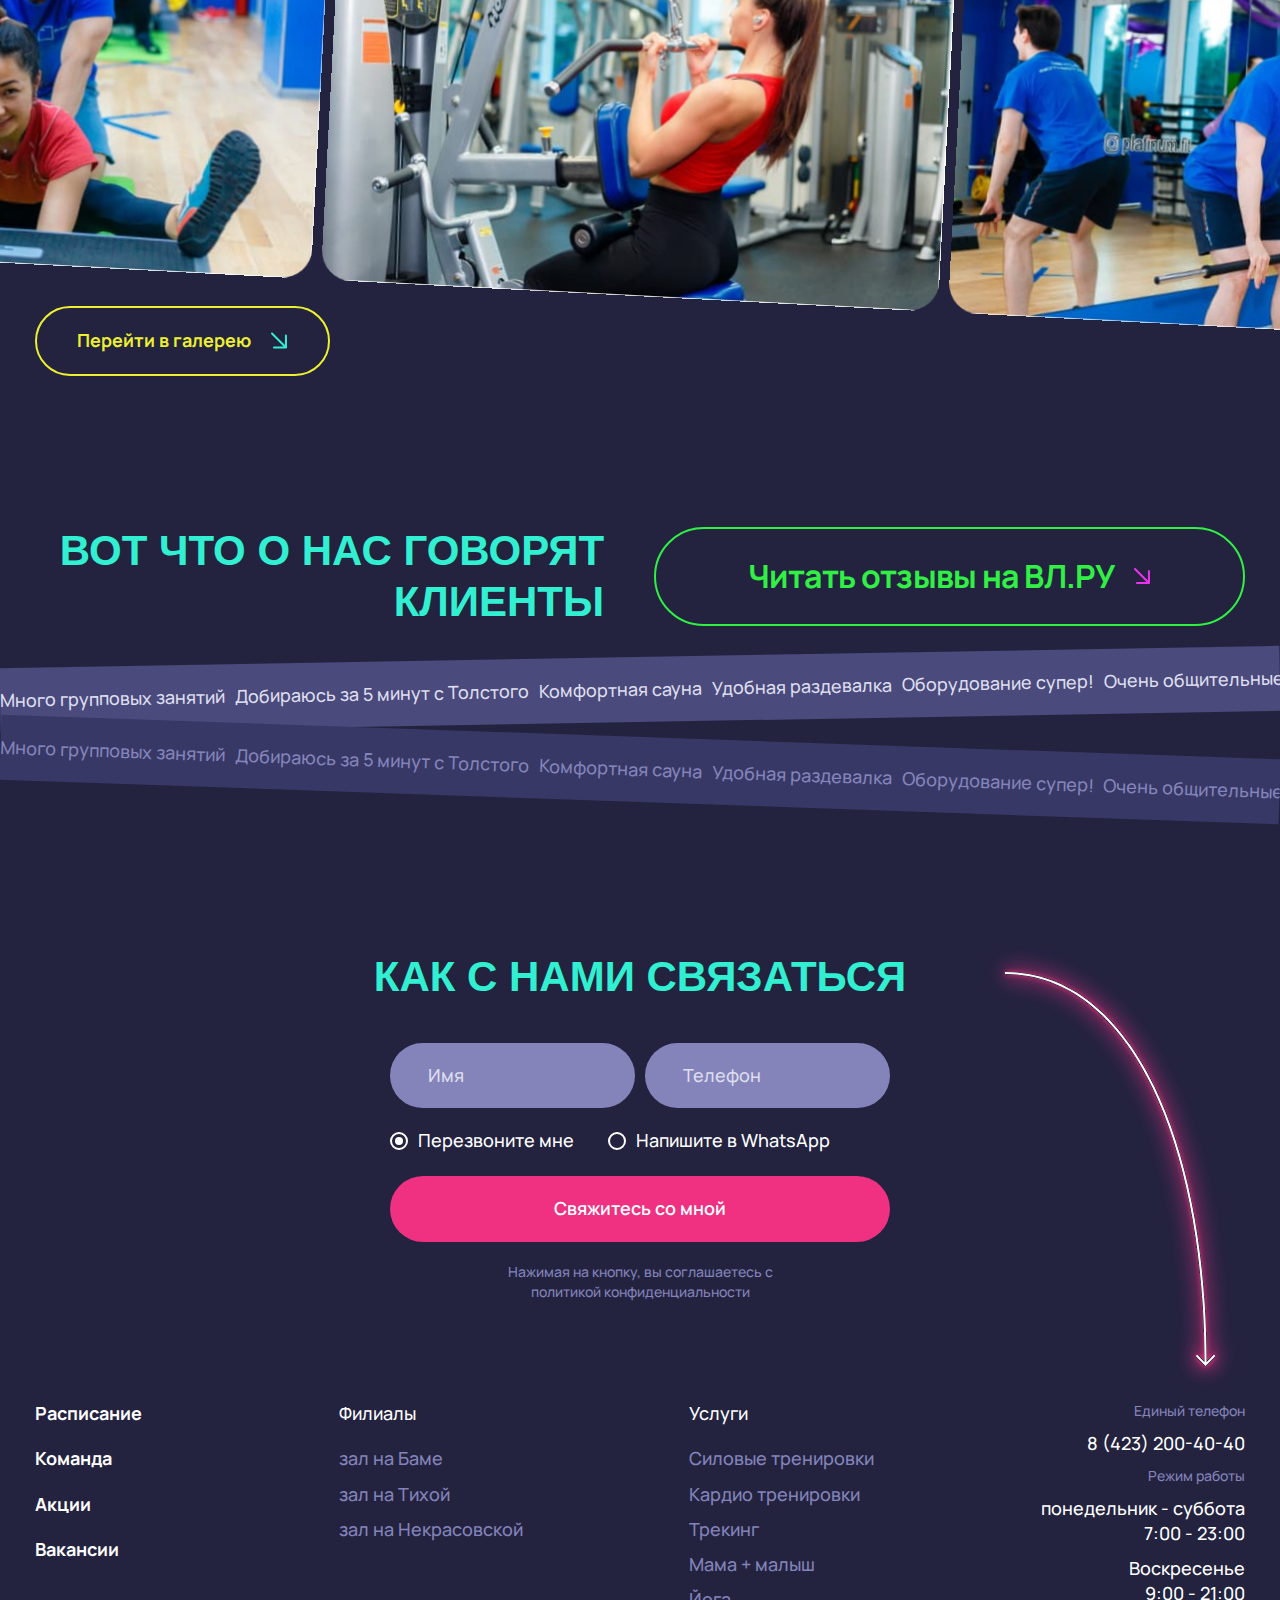
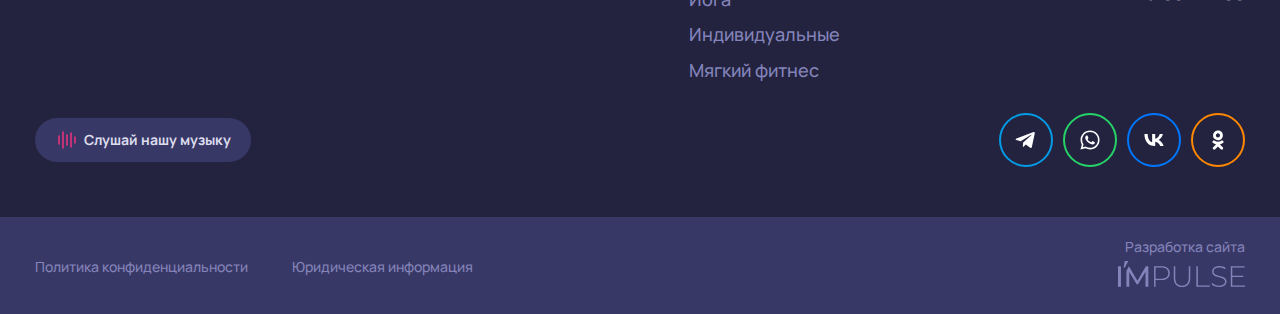
==== commit ddbe2a63: "added new sections" ====
--- a/index.html
+++ b/index.html
@@ -15,10 +15,66 @@
 <body>
 
   <header class="header">
+    <div class="header-mob">
+      <div class="container">
+        <div class="header-mob__inner">
+          <a href="tel:" class="header-mob__phone">+7 (423) 200-40-40</a>
+          <a class="tag header-mob__tag tag-music" href="#">
+            <svg id="audio" width="24" height="24" viewBox="0 0 24 24" fill="none" xmlns="http://www.w3.org/2000/svg">
+              <path id="path-1" d="M20 15V9" stroke="#F03181" stroke-width="1.5" stroke-linecap="round"
+                stroke-linejoin="round" />
+              <path id="path-1" d="M16 19V5" stroke="#F03181" stroke-width="1.5" stroke-linecap="round"
+                stroke-linejoin="round" />
+              <path d="M12 17V7" stroke="#F03181" stroke-width="1.5" stroke-linecap="round" stroke-linejoin="round" />
+              <path d="M8 20V4" stroke="#F03181" stroke-width="1.5" stroke-linecap="round" stroke-linejoin="round" />
+              <path d="M4 16V8" stroke="#F03181" stroke-width="1.5" stroke-linecap="round" stroke-linejoin="round" />
+            </svg>
+            Слушай нашу музыку
+          </a>
+        </div>
+      </div>
+    </div>
     <div class="container">
       <nav class="header__inner">
         <a class="header__logo" href="/">
-          <img src="images/logo.svg" alt="Logo">
+          <svg width="257" height="64" viewBox="0 0 257 64" fill="none" xmlns="http://www.w3.org/2000/svg">
+            <path
+              d="M63.0683 0L0.93173 0C0.417464 0 0 0.416449 0 0.931716L0 63.0683C0 63.5825 0.417464 64 0.93173 64H63.0683C63.5825 64 64 63.5825 64 63.0683V0.931716C64 0.417457 63.5825 0 63.0683 0Z"
+              fill="transparent" />
+            <path
+              d="M63.0683 0L0.93173 0C0.417464 0 0 0.416449 0 0.931716L0 63.0683C0 63.5825 0.417464 64 0.93173 64H63.0683C63.5825 64 64 63.5825 64 63.0683V0.931716C64 0.417457 63.5825 0 63.0683 0V0ZM62.1365 62.1356H1.86346L1.86346 1.86444L62.1365 1.86444V62.1356Z"
+              fill="white" />
+            <path
+              d="M21.0856 11.0769C20.9344 10.7844 20.6329 10.4557 20.1791 10.0887C19.5751 9.57643 18.593 9.32031 17.2337 9.32031H9.55901L7.88714 9.48467C6.7739 9.77709 6.21729 10.6554 6.21729 12.1195V17.0866H8.00108V15.9331H17.517C18.7815 15.9331 19.7496 15.563 20.4201 14.8219C21.0907 14.0807 21.4154 13.3446 21.3972 12.6126C21.3972 11.9723 21.2934 11.46 21.0856 11.0759V11.0769ZM18.7634 13.876C18.5375 14.0404 18.3056 14.1503 18.0696 14.2048C17.8337 14.2602 17.5644 14.2874 17.2629 14.2874H8.00209V12.4482C8.00209 12.0822 8.02024 11.8261 8.05856 11.6788C8.19167 11.2039 8.6061 10.9659 9.3049 10.9659H17.2639C18.1513 10.9659 18.7553 11.1535 19.076 11.5286C19.3966 11.9037 19.558 12.2828 19.558 12.667C19.558 13.1067 19.2928 13.509 18.7644 13.875L18.7634 13.876Z"
+              fill="white" />
+            <path
+              d="M31.5247 16.429C31.5247 16.7598 31.3644 16.9251 31.0457 16.9251H24.089C23.6695 16.9251 23.3176 16.7789 23.0312 16.4865C22.7448 16.1941 22.6017 15.8391 22.6017 15.4207C22.6017 14.6785 22.6017 14.1653 22.6017 13.4211V12.2645H23.6433V13.4211C23.6433 13.763 23.8298 13.9334 24.205 13.9334H29.3446C29.6754 13.9334 29.8407 14.0987 29.8407 14.4295C29.8407 14.7592 29.6804 14.9256 29.3607 14.9256H24.2715C23.8752 14.9256 23.6766 15.096 23.6766 15.4378C23.6766 15.7676 23.8641 15.9329 24.2392 15.9329H31.0145C31.3563 15.9329 31.5267 16.0983 31.5267 16.429H31.5247Z"
+              fill="white" />
+            <path
+              d="M99.2292 28.7128C99.0038 28.2613 98.5529 27.7525 97.8757 27.1865C96.9721 26.3961 95.5035 26 93.4708 26H81.9958L79.4974 26.2539C77.8321 26.7054 77 28.0627 77 30.325V38H79.6672V36.2198H93.8958C95.7865 36.2198 97.2342 35.6478 98.2362 34.5028C99.2381 33.3579 99.7247 32.2198 99.6969 31.0887C99.6969 30.0988 99.541 29.3085 99.2302 28.7138L99.2292 28.7128ZM95.7577 33.0388C95.42 33.2927 95.0735 33.4626 94.72 33.5475C94.3665 33.6325 93.9643 33.675 93.5135 33.675H79.6672V30.8338C79.6672 30.2677 79.696 29.8726 79.7516 29.6453C79.9492 28.9113 80.5718 28.5438 81.6154 28.5438H93.5145C94.8411 28.5438 95.7448 28.8333 96.2244 29.4132C96.704 29.9921 96.9443 30.5789 96.9443 31.1726C96.9443 31.8513 96.5491 32.4737 95.7577 33.0388Z"
+              fill="white" />
+            <path
+              d="M125.187 36.7232C125.187 37.5757 124.778 38 123.96 38H106.133C105.059 38 104.157 37.6243 103.422 36.8719C102.689 36.1204 102.322 35.2045 102.322 34.1279V26H104.99V34.1705C104.99 35.0221 105.498 35.4473 106.515 35.4473H123.876C124.751 35.4473 125.187 35.8726 125.187 36.7232Z"
+              fill="white" />
+            <path
+              d="M150.508 38H147.841V30.8684C147.841 29.9582 147.693 29.3474 147.395 29.0331C147.099 28.7207 146.598 28.5625 145.893 28.5625H133.993C132.779 28.5625 131.905 28.8341 131.367 29.3753C130.831 29.9154 130.563 30.7978 130.563 32.0214C130.534 34.2427 131.679 35.3817 133.993 35.4375H144.706C145.553 35.4375 145.977 35.8642 145.977 36.7177C145.977 37.5732 145.568 37.999 144.75 37.999H133.614C131.496 37.8856 130.071 37.3305 129.336 36.3337C128.32 35.1669 127.812 33.7145 127.812 31.9776C127.812 28.7894 129.013 26.8963 131.412 26.2994C132.117 26.1005 132.992 26 134.037 26H145.555C146.176 26.0298 146.995 26.1144 148.011 26.2557C149.676 26.7123 150.509 28.0781 150.509 30.3551V37.999L150.508 38Z"
+              fill="white" />
+            <path
+              d="M175.998 27.2759C175.998 28.1286 175.561 28.5529 174.685 28.5529H165.963V38H163.296V28.5529H154.445C153.57 28.5529 153.133 28.1276 153.133 27.2759C153.133 26.4253 153.542 26 154.36 26H174.771C175.589 26 175.998 26.4263 175.998 27.2759Z"
+              fill="white" />
+            <path
+              d="M181.163 36.7614C181.163 37.5871 180.739 38 179.892 38C179.072 38 178.649 37.5732 178.622 36.7186V27.2386C178.622 26.4139 179.045 26 179.892 26C180.738 26 181.163 26.4278 181.163 27.2804V36.7614Z"
+              fill="white" />
+            <path
+              d="M206.44 29.8295V38H203.731V29.8295C203.731 29.1494 203.377 28.7232 202.671 28.5537H187.978C186.962 28.5537 186.454 28.9789 186.454 29.8295V38H183.787V29.8295C183.787 28.7807 184.153 27.8796 184.887 27.1281C185.621 26.3767 186.524 26 187.598 26H202.63C203.674 26 204.57 26.3757 205.32 27.1281C206.067 27.8805 206.442 28.7817 206.442 29.8295H206.44Z"
+              fill="white" />
+            <path
+              d="M231.72 38H212.877C211.805 38 210.9 37.6243 210.166 36.8719C209.433 36.1204 209.066 35.2045 209.066 34.1279V26H211.734V34.1705C211.734 35.0221 212.243 35.4473 213.258 35.4473H227.952C228.658 35.2778 229.011 34.8516 229.011 34.1705V26H231.72V38Z"
+              fill="white" />
+            <path
+              d="M257 29.8292V37.999H254.29V29.8292C254.29 29.1769 253.937 28.7656 253.23 28.5951H248.319C247.444 28.5951 247.005 29.1056 247.005 30.1275V37.999L244.464 37.9564V29.957C244.464 28.9936 244.042 28.5118 243.194 28.5118H241.374V28.5534H238.537C237.52 28.5534 237.012 28.9787 237.012 29.8302V38H234.344V29.8302C234.344 28.7814 234.711 27.8804 235.444 27.128C236.179 26.3767 237.082 26 238.155 26H241.459H243.152C244.14 26 245.001 26.3271 245.734 26.9793C246.468 26.3271 247.33 26 248.318 26H253.188C254.232 26 255.128 26.3757 255.877 27.128C256.625 27.8804 256.999 28.7814 256.999 29.8302L257 29.8292Z"
+              fill="white" />
+          </svg>
         </a>
         <div class="header-col d-flex">
           <ul class="header-menu">
@@ -28,94 +84,148 @@
             <li class="menu-item"><a href="">Услуги</a></li>
             <li class="menu-item"><a href="">Акции</a></li>
           </ul>
-          <a class="header-btn btn btn-transparent" href="tel:">8 (423) 200-40-40</a>
+          <a class="header-btn btn btn-transparent" href="tel:">
+            8 (423) 200-40-40
+            <svg width="17" height="17" viewBox="0 0 17 17" fill="none" xmlns="http://www.w3.org/2000/svg">
+              <path d="M1 1.5L15 15.5M15 15.5L2.92105 15.4211M15 15.5L14.9211 3.42105" stroke="white" stroke-width="2"
+                stroke-linecap="round" />
+            </svg>
+          </a>
+          <div class="btn-menu">
+            <div class="btn-menu__text">Меню</div>
+            <div class="btn-menu-icon">
+              <span></span>
+              <span></span>
+              <span></span>
+            </div>
+          </div>
         </div>
       </nav>
     </div>
   </header>
   <div class="wrapper">
     <main class="main">
-      <div class="top">
+      <div class="top section">
         <div id="scene" class="scene">
-          <div class="blur" data-depth="0.8"></div>
+          <div class="blur"></div>
         </div>
         <div class="container">
           <div class="top__inner">
-            <div class="phce card card-1">
-              <div class="content">
-              </div>
-            </div>
             <div class="top-titles">
               <h1 class="top-title">Cеть фитнес-клубов</h1>
               <h2 class="top-title">во Владивостоке</h2>
             </div>
+            <a class="tag top-tag tag-music" href="#">
+              <svg id="audio" width="24" height="24" viewBox="0 0 24 24" fill="none" xmlns="http://www.w3.org/2000/svg">
+                <path id="path-1" d="M20 15V9" stroke="#F03181" stroke-width="1.5" stroke-linecap="round"
+                  stroke-linejoin="round" />
+                <path id="path-1" d="M16 19V5" stroke="#F03181" stroke-width="1.5" stroke-linecap="round"
+                  stroke-linejoin="round" />
+                <path d="M12 17V7" stroke="#F03181" stroke-width="1.5" stroke-linecap="round" stroke-linejoin="round" />
+                <path d="M8 20V4" stroke="#F03181" stroke-width="1.5" stroke-linecap="round" stroke-linejoin="round" />
+                <path d="M4 16V8" stroke="#F03181" stroke-width="1.5" stroke-linecap="round" stroke-linejoin="round" />
+              </svg>
+              Слушай нашу музыку
+            </a>
+            <div class="top-card card-3d preserve">
+              <img class="top-image" src="images/main-img.jpg" alt="">
+            </div>
+
             <ul class="top-list">
               <li class="top-list__item">
-                <a class="top-list__links" href="#">
+                <a class="top-list__links btn" href="#">
                   зал на Баме
                   <svg width="17" height="17" viewBox="0 0 17 17" fill="none" xmlns="http://www.w3.org/2000/svg">
-                    <path d="M1 1.5L15 15.5M15 15.5L2.92105 15.4211M15 15.5L14.9211 3.42105" stroke="#ECF031"
+                    <path d="M1 1.5L15 15.5M15 15.5L2.92105 15.4211M15 15.5L14.9211 3.42105" stroke="white"
                       stroke-width="2" stroke-linecap="round" />
                   </svg>
                 </a>
               </li>
               <li class="top-list__item">
-                <a class="top-list__links" href="#">
+                <a class="top-list__links btn" href="#">
                   зал на Тихой
+                  <svg width="17" height="17" viewBox="0 0 17 17" fill="none" xmlns="http://www.w3.org/2000/svg">
+                    <path d="M1 1.5L15 15.5M15 15.5L2.92105 15.4211M15 15.5L14.9211 3.42105" stroke="white"
+                      stroke-width="2" stroke-linecap="round" />
+                  </svg>
+                </a>
+              </li>
+              <li class="top-list__item">
+                <a class="top-list__links btn" href="#">
+                  зал на Некрасовской
+                  <svg width="17" height="17" viewBox="0 0 17 17" fill="none" xmlns="http://www.w3.org/2000/svg">
+                    <path d="M1 1.5L15 15.5M15 15.5L2.92105 15.4211M15 15.5L14.9211 3.42105" stroke="white"
+                      stroke-width="2" stroke-linecap="round" />
+                  </svg>
+                </a>
+              </li>
+            </ul>
+            <button class="top-btn btn btn-lg font">начать бесплатно</button>
+            <a class="top-anchor" href="">
+              <svg width="26" height="31" viewBox="0 0 26 31" fill="none" xmlns="http://www.w3.org/2000/svg">
+                <path d="M13 1V29M13 29L1 16.8421M13 29L25 16.8421" stroke="white" stroke-width="2"
+                  stroke-linecap="round" />
+              </svg>
+            </a>
+          </div>
+        </div>
+      </div>
+      <div class="news">
+        <div class="container">
+          <div class="swiper news-swiper">
+            <div class="news-swiper-btn swiper-btn swiper-button-prev">
+              <svg width="50" height="50" viewBox="0 0 50 50" fill="none" xmlns="http://www.w3.org/2000/svg">
+                <path d="M35 25L15 25M15 25L23.25 17.5M15 25L23.25 32.5" stroke="white" stroke-width="2"
+                  stroke-linecap="round" />
+                <rect x="1" y="1" width="48" height="48" rx="24" stroke="white" stroke-width="2" />
+              </svg>
+            </div>
+            <div class="news-swiper-btn swiper-btn swiper-button-next">
+              <svg width="50" height="50" viewBox="0 0 50 50" fill="none" xmlns="http://www.w3.org/2000/svg">
+                <path d="M15 25L35 25M35 25L26.75 32.5M35 25L26.75 17.5" stroke="white" stroke-width="2"
+                  stroke-linecap="round" />
+                <rect x="1" y="1" width="48" height="48" rx="24" stroke="white" stroke-width="2" />
+              </svg>
+            </div>
+            <div class="news__inner swiper-wrapper">
+              <div class="swiper-slide news-item">
+                <div class="tag-line attention">
+                  ВАЖНО!<span>ВАЖНО!</span>ВАЖНО!<span>ВАЖНО!</span>ВАЖНО!<span>ВАЖНО!</span></div>
+                <div class="news-item__content">
+                  <h4 class="news-item__title mb-2">Открыт новый клуб на <br> тихой</h4>
+                  <p class="news-item__text">Сахалинская, 41г <br> ТЦ Орион</p>
+                </div>
+                <a class="news-item__btn btn btn-dark" href="">
+                  Буду тренироваться
                   <svg width="17" height="17" viewBox="0 0 17 17" fill="none" xmlns="http://www.w3.org/2000/svg">
                     <path d="M1 1.5L15 15.5M15 15.5L2.92105 15.4211M15 15.5L14.9211 3.42105" stroke="#EC31F0"
                       stroke-width="2" stroke-linecap="round" />
                   </svg>
                 </a>
-              </li>
-              <li class="top-list__item">
-                <a class="top-list__links" href="#">
-                  зал на Некрасовской
-                  <svg width="17" height="17" viewBox="0 0 17 17" fill="none" xmlns="http://www.w3.org/2000/svg">
-                    <path d="M1 1.5L15 15.5M15 15.5L2.92105 15.4211M15 15.5L14.9211 3.42105" stroke="#31F0D1"
-                      stroke-width="2" stroke-linecap="round" />
-                  </svg>
-                </a>
-              </li>
-            </ul>
-            <button class="top-btn btn btn-lg font">начать бесплатно</button>
-            <a class="top-anchor" href="">
-              <svg width="200" height="200" viewBox="0 0 200 200" fill="none" xmlns="http://www.w3.org/2000/svg">
-                <path d="M100 86V114M100 114L88 101.842M100 114L112 101.842" stroke="white" stroke-width="2"
-                  stroke-linecap="round" />
-                <rect x="1" y="1" width="198" height="198" rx="99" stroke="#F03181" stroke-width="2" />
-              </svg>
-            </a>
-          </div>
-        </div>
-      </div>
-      <div class="news">
-        <div class="container">
-          <div class="news__inner">
-            <div class="news-item">
-              <div class="tag-line attention">
-                ВАЖНО!<span>ВАЖНО!</span>ВАЖНО!<span>ВАЖНО!</span>ВАЖНО!<span>ВАЖНО!</span></div>
-              <div class="news-item__content">
-                <h4 class="news-item__title mb-2">Открыт новый клуб на <br> тихой</h4>
-                <p class="news-item__text">Сахалинская, 41г <br> ТЦ Орион</p>
-              </div>
-              <a class="news-item__btn btn" href="">
-                Буду тренироваться
-                <svg width="17" height="17" viewBox="0 0 17 17" fill="none" xmlns="http://www.w3.org/2000/svg">
-                  <path d="M1 1.5L15 15.5M15 15.5L2.92105 15.4211M15 15.5L14.9211 3.42105" stroke="#EC31F0"
-                    stroke-width="2" stroke-linecap="round" />
-                </svg>
-              </a>
-            </div>
-            <div class="news-item">
-              <h4 class="news-item__title mb-2">Группа силового развития <span>Юниоры</span></h4>
-              <div class="news-item__box">
-                <p class="news-item__text">
-                  <span>Филиал на Тихойs</span><br>
-                  Сахалинская, 41г. ТЦ Орион
-                </p>
-                <a class="news-item__btn btn" href="">
-                  Посмотреть расписание
+              </div>
+              <div class="swiper-slide news-item">
+                <h4 class="news-item__title mb-2">Группа силового развития <span>Юниоры</span></h4>
+                <div class="news-item__box">
+                  <p class="news-item__text">
+                    <span>Филиал на Тихойs</span><br>
+                    Сахалинская, 41г. ТЦ Орион
+                  </p>
+                  <a class="news-item__btn btn btn-dark" href="">
+                    Посмотреть расписание
+                    <svg width="17" height="17" viewBox="0 0 17 17" fill="none" xmlns="http://www.w3.org/2000/svg">
+                      <path d="M1 1.5L15 15.5M15 15.5L2.92105 15.4211M15 15.5L14.9211 3.42105" stroke="#EC31F0"
+                        stroke-width="2" stroke-linecap="round" />
+                    </svg>
+                  </a>
+                </div>
+              </div>
+              <div class="swiper-slide news-item">
+                <div class="tag-line news"><span>НОВИНКА</span>НОВИНКА<span>НОВИНКА</span>НОВИНКА<span>НОВИНКА</span>
+                </div>
+                <h4 class="news-item__title mb-2"><span>Новинка </span><br>Zumba фитнес</h4>
+                <p class="news-item__text"></p>
+                <a class="news-item__btn btn btn-dark" href="">
+                  Попробовать зумбу
                   <svg width="17" height="17" viewBox="0 0 17 17" fill="none" xmlns="http://www.w3.org/2000/svg">
                     <path d="M1 1.5L15 15.5M15 15.5L2.92105 15.4211M15 15.5L14.9211 3.42105" stroke="#EC31F0"
                       stroke-width="2" stroke-linecap="round" />
@@ -123,102 +233,98 @@
                 </a>
               </div>
             </div>
-            <div class="news-item">
-              <div class="tag-line news"><span>НОВИНКА</span>НОВИНКА<span>НОВИНКА</span>НОВИНКА<span>НОВИНКА</span>
-              </div>
-              <h4 class="news-item__title mb-2"><span>Новинка </span><br>Zumba фитнес</h4>
-              <p class="news-item__text"></p>
-              <a class="news-item__btn btn" href="">
-                Попробовать зумбу
-                <svg width="17" height="17" viewBox="0 0 17 17" fill="none" xmlns="http://www.w3.org/2000/svg">
-                  <path d="M1 1.5L15 15.5M15 15.5L2.92105 15.4211M15 15.5L14.9211 3.42105" stroke="#EC31F0"
-                    stroke-width="2" stroke-linecap="round" />
-                </svg>
-              </a>
-            </div>
           </div>
         </div>
       </div>
-      <div class="training">
-        <div class="container">
-          <div class="training__inner">
-            <h3 class="training__title title">Раскрой свой <br> потенциал</h3>
-            <div class="training__items">
-              <div class="training-item card" data-title="strong" style="background-color: #31F0D1;">
-                <h5 class="training-item__title">Силовые тренировки</h5>
-                <svg width="50" height="50" viewBox="0 0 50 50" fill="none" xmlns="http://www.w3.org/2000/svg">
-                  <rect width="50" height="50" rx="10" fill="white" fill-opacity="0.5" />
-                  <path
-                    d="M29.4874 27.9787L29.8199 27.4787C31.221 25.3781 33.8545 24.475 36.2499 25.2737M22.5811 25.9912L24.0811 18.5112L25.7186 19.3299C26.3266 19.6335 27.0655 19.4388 27.4449 18.8749L28.8749 16.7287C29.2319 16.1923 29.1613 15.4786 28.7061 15.0224L26.9061 13.2224C26.0715 12.3877 24.7381 12.3269 23.8311 13.0824C19.5722 16.6312 16.3871 21.2972 14.6336 26.5562L13.8836 28.7887C13.5095 29.9165 13.9152 31.1564 14.8836 31.8449L16.7974 33.2124C20.4905 35.8511 25.2732 36.4272 29.4874 34.7412L30.8399 37.4462M29.4874 26.6257C27.0302 24.9881 23.8295 24.9881 21.3724 26.6257"
-                    stroke="#232340" stroke-width="2" stroke-linecap="round" stroke-linejoin="round" />
-                </svg>
-              </div>
-              <div class="training-item card" data-title="cardio" style="background-color: #ECF031;">
-                <h5 class="training-item__title">Кардио тренировки</h5>
-                <svg width="50" height="50" viewBox="0 0 50 50" fill="none" xmlns="http://www.w3.org/2000/svg">
-                  <rect width="50" height="50" rx="10" fill="white" fill-opacity="0.5" />
-                  <path
-                    d="M13.125 25H19.375M18.125 25V32.5C18.125 33.19 17.565 33.75 16.875 33.75H15.625C14.935 33.75 14.375 33.19 14.375 32.5V25M31.875 25.0005V17.338C31.875 16.738 32.3625 16.2505 32.9625 16.2505H34.375C35.065 16.2505 35.625 16.8105 35.625 17.5005V25.0005M36.875 25H30.625M33.75 25V31.875C33.75 34.2912 31.7912 36.25 29.375 36.25C26.9588 36.25 25 34.2912 25 31.875V18.125C25 15.7088 23.0412 13.75 20.625 13.75C18.2088 13.75 16.25 15.7088 16.25 18.125V25"
-                    stroke="#232340" stroke-width="2" stroke-linecap="round" stroke-linejoin="round" />
-                </svg>
-              </div>
-              <div class="training-item card" data-title="tracking" style="background-color: #31F044;">
-                <h5 class="training-item__title">Трекинг</h5>
-                <svg width="50" height="50" viewBox="0 0 50 50" fill="none" xmlns="http://www.w3.org/2000/svg">
-                  <rect width="50" height="50" rx="10" fill="white" fill-opacity="0.5" />
-                  <path d="M13.75 31.875H16.25M20 36.2505H13.75" stroke="#232340" stroke-width="2"
-                    stroke-linecap="round" stroke-linejoin="round" />
-                  <path
-                    d="M22.3889 19.1814H25.0001M25.0001 19.1814L27.0351 17.9414C27.6247 17.5823 28.3938 17.7691 28.7529 18.3587C28.8019 18.439 28.8416 18.5247 28.8714 18.6139L31.7501 27.2502L35.8001 32.6502C36.5457 33.6443 36.3442 35.0546 35.3501 35.8002C34.9607 36.0923 34.487 36.2502 34.0001 36.2502H29.0876C27.6984 36.2511 26.3717 35.6731 25.4264 34.6552L14.7501 23.1639C13.342 21.6452 13.4317 19.2725 14.9504 17.8644C14.9859 17.8315 15.0221 17.7992 15.0589 17.7677L19.3376 14.1014C19.9453 13.5809 20.8598 13.6515 21.3804 14.2592C21.6052 14.5217 21.7288 14.8559 21.7289 15.2014V19.1814L25.0001 19.1814ZM35.6838 32.5H29.4038C28.3633 32.5029 27.3689 32.0705 26.6613 31.3075L14.5688 18.285M26.2501 26.25L31.1376 25.4M25.0001 23.1255L30.0751 22.2505"
-                    stroke="#232340" stroke-width="2" stroke-linecap="round" stroke-linejoin="round" />
-                </svg>
-              </div>
-              <div class="training-item card" data-title="family" style="background-color: #31F0D1;">
-                <h5 class="training-item__title">Мама + малыш</h5>
-                <svg width="50" height="50" viewBox="0 0 50 50" fill="none" xmlns="http://www.w3.org/2000/svg">
-                  <rect width="50" height="50" rx="10" fill="white" fill-opacity="0.5" />
-                  <path d="M13.75 31.875H16.25M20 36.2505H13.75" stroke="#232340" stroke-width="2"
-                    stroke-linecap="round" stroke-linejoin="round" />
-                  <path
-                    d="M22.3889 19.1814H25.0001M25.0001 19.1814L27.0351 17.9414C27.6247 17.5823 28.3938 17.7691 28.7529 18.3587C28.8019 18.439 28.8416 18.5247 28.8714 18.6139L31.7501 27.2502L35.8001 32.6502C36.5457 33.6443 36.3442 35.0546 35.3501 35.8002C34.9607 36.0923 34.487 36.2502 34.0001 36.2502H29.0876C27.6984 36.2511 26.3717 35.6731 25.4264 34.6552L14.7501 23.1639C13.342 21.6452 13.4317 19.2725 14.9504 17.8644C14.9859 17.8315 15.0221 17.7992 15.0589 17.7677L19.3376 14.1014C19.9453 13.5809 20.8598 13.6515 21.3804 14.2592C21.6052 14.5217 21.7288 14.8559 21.7289 15.2014V19.1814L25.0001 19.1814ZM35.6838 32.5H29.4038C28.3633 32.5029 27.3689 32.0705 26.6613 31.3075L14.5688 18.285M26.2501 26.25L31.1376 25.4M25.0001 23.1255L30.0751 22.2505"
-                    stroke="#232340" stroke-width="2" stroke-linecap="round" stroke-linejoin="round" />
-                </svg>
-              </div>
-              <div class="training-item card" data-title="yoga" style="background-color: #ECF031;">
-                <h5 class="training-item__title">Йога</h5>
-                <svg width="50" height="50" viewBox="0 0 50 50" fill="none" xmlns="http://www.w3.org/2000/svg">
-                  <rect width="50" height="50" rx="10" fill="white" fill-opacity="0.5" />
-                  <path
-                    d="M30.0268 22.3935H30.0019C32.5827 20.9295 35.5852 20.4084 38.5134 20.855L38.4885 20.8302C39.7789 27.1828 35.6845 33.4112 29.332 34.7264C27.8927 34.9994 26.4038 35.0242 24.9646 34.776V34.7512C18.5376 35.8431 12.458 31.5253 11.3662 25.1231C11.118 23.6591 11.1428 22.195 11.4158 20.7558H11.391C14.3191 20.2843 17.2969 20.8302 19.9024 22.2695M25.0391 34.8011L25.0142 34.7763C19.555 31.1781 18.0662 23.8578 21.6395 18.3986C22.508 17.0586 23.6494 15.9172 24.9894 15.0238L24.9646 14.999C30.399 18.5723 31.8879 25.8926 28.3146 31.3519C27.4213 32.667 26.2798 33.8085 24.9398 34.7018L25.0391 34.8011Z"
-                    stroke="#232340" stroke-width="2" stroke-linecap="round" stroke-linejoin="round" />
-                </svg>
-              </div>
-              <div class="training-item card" data-title="individual" style="background-color: #31F044;">
-                <h5 class="training-item__title">Индивидуальные</h5>
-                <svg width="50" height="50" viewBox="0 0 50 50" fill="none" xmlns="http://www.w3.org/2000/svg">
-                  <rect width="50" height="50" rx="10" fill="white" fill-opacity="0.5" />
-                  <path d="M13.75 31.875H16.25M20 36.2505H13.75" stroke="#232340" stroke-width="2"
-                    stroke-linecap="round" stroke-linejoin="round" />
-                  <path
-                    d="M22.3889 19.1814H25.0001M25.0001 19.1814L27.0351 17.9414C27.6247 17.5823 28.3938 17.7691 28.7529 18.3587C28.8019 18.439 28.8416 18.5247 28.8714 18.6139L31.7501 27.2502L35.8001 32.6502C36.5457 33.6443 36.3442 35.0546 35.3501 35.8002C34.9607 36.0923 34.487 36.2502 34.0001 36.2502H29.0876C27.6984 36.2511 26.3717 35.6731 25.4264 34.6552L14.7501 23.1639C13.342 21.6452 13.4317 19.2725 14.9504 17.8644C14.9859 17.8315 15.0221 17.7992 15.0589 17.7677L19.3376 14.1014C19.9453 13.5809 20.8598 13.6515 21.3804 14.2592C21.6052 14.5217 21.7288 14.8559 21.7289 15.2014V19.1814L25.0001 19.1814ZM35.6838 32.5H29.4038C28.3633 32.5029 27.3689 32.0705 26.6613 31.3075L14.5688 18.285M26.2501 26.25L31.1376 25.4M25.0001 23.1255L30.0751 22.2505"
-                    stroke="#232340" stroke-width="2" stroke-linecap="round" stroke-linejoin="round" />
-                </svg>
-              </div>
-              <div class="training-item card" data-title="light" style="background-color: #31F0D1;">
-                <h5 class="training-item__title">Мягкий фитнес</h5>
-                <svg width="50" height="50" viewBox="0 0 50 50" fill="none" xmlns="http://www.w3.org/2000/svg">
-                  <rect width="50" height="50" rx="10" fill="white" fill-opacity="0.5" />
-                  <circle cx="19.375" cy="30.625" r="1" fill="#232340" />
-                  <path
-                    d="M25 30.6245C25 33.7311 22.4816 36.2495 19.375 36.2495M25 30.6245C25 27.5179 22.4816 24.9995 19.375 24.9995C16.2684 24.9995 13.75 27.5179 13.75 30.6245M25 30.6245V18.749M19.375 36.2495C16.2684 36.2495 13.75 33.7311 13.75 30.6245M19.375 36.2495L33.75 36.249C35.1307 36.249 36.25 35.1297 36.25 33.749V21.249C36.25 19.8683 35.1307 18.749 33.75 18.749H25M13.75 30.6245V18.749C13.75 15.6424 16.2684 13.124 19.375 13.124C22.4816 13.124 25 15.6424 25 18.749"
-                    stroke="#232340" stroke-width="2" stroke-linecap="round" stroke-linejoin="round" />
-                </svg>
-              </div>
-            </div>
-          </div>
-        </div>
-        <div class="marquee__inner">
-          <div class="marquee__items items-wrap">
+      <div class="training section-padding">
+        <div class="container container-none--mob">
+          <div class="training__inner inner">
+            <h3 class="training__title title inner__title text-right">Раскрой свой <br> потенциал</h3>
+            <div class="training__wrapper wrapper-x-scroll">
+              <div class="training__items inner-x-scroll">
+                <div class="training-item card" data-title="strong" data-color="#31F0D1"
+                  style="background-color: #31F0D1;">
+                  <h5 class="training-item__title">Силовые тренировки</h5>
+                  <svg width="50" height="50" viewBox="0 0 50 50" fill="none" xmlns="http://www.w3.org/2000/svg">
+                    <rect width="50" height="50" rx="10" fill="white" fill-opacity="0.5" />
+                    <path
+                      d="M29.4874 27.9787L29.8199 27.4787C31.221 25.3781 33.8545 24.475 36.2499 25.2737M22.5811 25.9912L24.0811 18.5112L25.7186 19.3299C26.3266 19.6335 27.0655 19.4388 27.4449 18.8749L28.8749 16.7287C29.2319 16.1923 29.1613 15.4786 28.7061 15.0224L26.9061 13.2224C26.0715 12.3877 24.7381 12.3269 23.8311 13.0824C19.5722 16.6312 16.3871 21.2972 14.6336 26.5562L13.8836 28.7887C13.5095 29.9165 13.9152 31.1564 14.8836 31.8449L16.7974 33.2124C20.4905 35.8511 25.2732 36.4272 29.4874 34.7412L30.8399 37.4462M29.4874 26.6257C27.0302 24.9881 23.8295 24.9881 21.3724 26.6257"
+                      stroke="#232340" stroke-width="2" stroke-linecap="round" stroke-linejoin="round" />
+                  </svg>
+                </div>
+                <div class="training-item card" data-title="cardio" data-color="#ECF031"
+                  style="background-color: #ECF031;">
+                  <h5 class="training-item__title">Кардио тренировки</h5>
+                  <svg width="50" height="50" viewBox="0 0 50 50" fill="none" xmlns="http://www.w3.org/2000/svg">
+                    <rect width="50" height="50" rx="10" fill="white" fill-opacity="0.5" />
+                    <path
+                      d="M13.125 25H19.375M18.125 25V32.5C18.125 33.19 17.565 33.75 16.875 33.75H15.625C14.935 33.75 14.375 33.19 14.375 32.5V25M31.875 25.0005V17.338C31.875 16.738 32.3625 16.2505 32.9625 16.2505H34.375C35.065 16.2505 35.625 16.8105 35.625 17.5005V25.0005M36.875 25H30.625M33.75 25V31.875C33.75 34.2912 31.7912 36.25 29.375 36.25C26.9588 36.25 25 34.2912 25 31.875V18.125C25 15.7088 23.0412 13.75 20.625 13.75C18.2088 13.75 16.25 15.7088 16.25 18.125V25"
+                      stroke="#232340" stroke-width="2" stroke-linecap="round" stroke-linejoin="round" />
+                  </svg>
+                </div>
+                <div class="training-item card" data-title="tracking" data-color="#31F044"
+                  style="background-color: #31F044;">
+                  <h5 class="training-item__title">Трекинг</h5>
+                  <svg width="50" height="50" viewBox="0 0 50 50" fill="none" xmlns="http://www.w3.org/2000/svg">
+                    <rect width="50" height="50" rx="10" fill="white" fill-opacity="0.5" />
+                    <path d="M13.75 31.875H16.25M20 36.2505H13.75" stroke="#232340" stroke-width="2"
+                      stroke-linecap="round" stroke-linejoin="round" />
+                    <path
+                      d="M22.3889 19.1814H25.0001M25.0001 19.1814L27.0351 17.9414C27.6247 17.5823 28.3938 17.7691 28.7529 18.3587C28.8019 18.439 28.8416 18.5247 28.8714 18.6139L31.7501 27.2502L35.8001 32.6502C36.5457 33.6443 36.3442 35.0546 35.3501 35.8002C34.9607 36.0923 34.487 36.2502 34.0001 36.2502H29.0876C27.6984 36.2511 26.3717 35.6731 25.4264 34.6552L14.7501 23.1639C13.342 21.6452 13.4317 19.2725 14.9504 17.8644C14.9859 17.8315 15.0221 17.7992 15.0589 17.7677L19.3376 14.1014C19.9453 13.5809 20.8598 13.6515 21.3804 14.2592C21.6052 14.5217 21.7288 14.8559 21.7289 15.2014V19.1814L25.0001 19.1814ZM35.6838 32.5H29.4038C28.3633 32.5029 27.3689 32.0705 26.6613 31.3075L14.5688 18.285M26.2501 26.25L31.1376 25.4M25.0001 23.1255L30.0751 22.2505"
+                      stroke="#232340" stroke-width="2" stroke-linecap="round" stroke-linejoin="round" />
+                  </svg>
+                </div>
+                <div class="training-item card" data-title="family" data-color="#31F0D1"
+                  style="background-color: #31F0D1;">
+                  <h5 class="training-item__title">Мама + малыш</h5>
+                  <svg width="50" height="50" viewBox="0 0 50 50" fill="none" xmlns="http://www.w3.org/2000/svg">
+                    <rect width="50" height="50" rx="10" fill="white" fill-opacity="0.5" />
+                    <path d="M13.75 31.875H16.25M20 36.2505H13.75" stroke="#232340" stroke-width="2"
+                      stroke-linecap="round" stroke-linejoin="round" />
+                    <path
+                      d="M22.3889 19.1814H25.0001M25.0001 19.1814L27.0351 17.9414C27.6247 17.5823 28.3938 17.7691 28.7529 18.3587C28.8019 18.439 28.8416 18.5247 28.8714 18.6139L31.7501 27.2502L35.8001 32.6502C36.5457 33.6443 36.3442 35.0546 35.3501 35.8002C34.9607 36.0923 34.487 36.2502 34.0001 36.2502H29.0876C27.6984 36.2511 26.3717 35.6731 25.4264 34.6552L14.7501 23.1639C13.342 21.6452 13.4317 19.2725 14.9504 17.8644C14.9859 17.8315 15.0221 17.7992 15.0589 17.7677L19.3376 14.1014C19.9453 13.5809 20.8598 13.6515 21.3804 14.2592C21.6052 14.5217 21.7288 14.8559 21.7289 15.2014V19.1814L25.0001 19.1814ZM35.6838 32.5H29.4038C28.3633 32.5029 27.3689 32.0705 26.6613 31.3075L14.5688 18.285M26.2501 26.25L31.1376 25.4M25.0001 23.1255L30.0751 22.2505"
+                      stroke="#232340" stroke-width="2" stroke-linecap="round" stroke-linejoin="round" />
+                  </svg>
+                </div>
+                <div class="training-item card" data-title="yoga" data-color="#ECF031"
+                  style="background-color: #ECF031;">
+                  <h5 class="training-item__title">Йога</h5>
+                  <svg width="50" height="50" viewBox="0 0 50 50" fill="none" xmlns="http://www.w3.org/2000/svg">
+                    <rect width="50" height="50" rx="10" fill="white" fill-opacity="0.5" />
+                    <path
+                      d="M30.0268 22.3935H30.0019C32.5827 20.9295 35.5852 20.4084 38.5134 20.855L38.4885 20.8302C39.7789 27.1828 35.6845 33.4112 29.332 34.7264C27.8927 34.9994 26.4038 35.0242 24.9646 34.776V34.7512C18.5376 35.8431 12.458 31.5253 11.3662 25.1231C11.118 23.6591 11.1428 22.195 11.4158 20.7558H11.391C14.3191 20.2843 17.2969 20.8302 19.9024 22.2695M25.0391 34.8011L25.0142 34.7763C19.555 31.1781 18.0662 23.8578 21.6395 18.3986C22.508 17.0586 23.6494 15.9172 24.9894 15.0238L24.9646 14.999C30.399 18.5723 31.8879 25.8926 28.3146 31.3519C27.4213 32.667 26.2798 33.8085 24.9398 34.7018L25.0391 34.8011Z"
+                      stroke="#232340" stroke-width="2" stroke-linecap="round" stroke-linejoin="round" />
+                  </svg>
+                </div>
+                <div class="training-item card" data-title="individual" data-color="#31F044"
+                  style="background-color: #31F044;">
+                  <h5 class="training-item__title">Индивидуальные</h5>
+                  <svg width="50" height="50" viewBox="0 0 50 50" fill="none" xmlns="http://www.w3.org/2000/svg">
+                    <rect width="50" height="50" rx="10" fill="white" fill-opacity="0.5" />
+                    <path d="M13.75 31.875H16.25M20 36.2505H13.75" stroke="#232340" stroke-width="2"
+                      stroke-linecap="round" stroke-linejoin="round" />
+                    <path
+                      d="M22.3889 19.1814H25.0001M25.0001 19.1814L27.0351 17.9414C27.6247 17.5823 28.3938 17.7691 28.7529 18.3587C28.8019 18.439 28.8416 18.5247 28.8714 18.6139L31.7501 27.2502L35.8001 32.6502C36.5457 33.6443 36.3442 35.0546 35.3501 35.8002C34.9607 36.0923 34.487 36.2502 34.0001 36.2502H29.0876C27.6984 36.2511 26.3717 35.6731 25.4264 34.6552L14.7501 23.1639C13.342 21.6452 13.4317 19.2725 14.9504 17.8644C14.9859 17.8315 15.0221 17.7992 15.0589 17.7677L19.3376 14.1014C19.9453 13.5809 20.8598 13.6515 21.3804 14.2592C21.6052 14.5217 21.7288 14.8559 21.7289 15.2014V19.1814L25.0001 19.1814ZM35.6838 32.5H29.4038C28.3633 32.5029 27.3689 32.0705 26.6613 31.3075L14.5688 18.285M26.2501 26.25L31.1376 25.4M25.0001 23.1255L30.0751 22.2505"
+                      stroke="#232340" stroke-width="2" stroke-linecap="round" stroke-linejoin="round" />
+                  </svg>
+                </div>
+                <div class="training-item card" data-title="light" data-color="#31F0D1"
+                  style="background-color: #31F0D1;">
+                  <h5 class="training-item__title">Мягкий фитнес</h5>
+                  <svg width="50" height="50" viewBox="0 0 50 50" fill="none" xmlns="http://www.w3.org/2000/svg">
+                    <rect width="50" height="50" rx="10" fill="white" fill-opacity="0.5" />
+                    <circle cx="19.375" cy="30.625" r="1" fill="#232340" />
+                    <path
+                      d="M25 30.6245C25 33.7311 22.4816 36.2495 19.375 36.2495M25 30.6245C25 27.5179 22.4816 24.9995 19.375 24.9995C16.2684 24.9995 13.75 27.5179 13.75 30.6245M25 30.6245V18.749M19.375 36.2495C16.2684 36.2495 13.75 33.7311 13.75 30.6245M19.375 36.2495L33.75 36.249C35.1307 36.249 36.25 35.1297 36.25 33.749V21.249C36.25 19.8683 35.1307 18.749 33.75 18.749H25M13.75 30.6245V18.749C13.75 15.6424 16.2684 13.124 19.375 13.124C22.4816 13.124 25 15.6424 25 18.749"
+                      stroke="#232340" stroke-width="2" stroke-linecap="round" stroke-linejoin="round" />
+                  </svg>
+                </div>
+              </div>
+            </div>
+          </div>
+        </div>
+        <div class="training-marquee__inner marquee__inner">
+          <div class="training-marquee__items marquee__items items-wrap">
             <div class="items marquee reverce">
               <span class="marquee-text item">зумба</span>
               <span class="marquee-text item strong">hot iron</span>
@@ -262,7 +368,7 @@
               <span class="marquee-text item strong">fat burn</span>
             </div>
           </div>
-          <div class="marquee__items items-wrap">
+          <div class="training-marquee__items marquee__items items-wrap">
             <div class="items marquee">
               <span class="marquee-text item">зумба</span>
               <span class="marquee-text item strong">hot iron</span>
@@ -306,7 +412,7 @@
               <span class="marquee-text item strong">fat burn</span>
             </div>
           </div>
-           <div class="marquee__items items-wrap">
+          <div class="training-marquee__items marquee__items items-wrap">
             <div class="items marquee reverce">
               <span class="marquee-text item">зумба</span>
               <span class="marquee-text item strong">hot iron</span>
@@ -350,7 +456,7 @@
               <span class="marquee-text item strong">fat burn</span>
             </div>
           </div>
-          <div class="marquee__items items-wrap">
+          <div class="training-marquee__items marquee__items items-wrap">
             <div class="items marquee">
               <span class="marquee-text item">зумба</span>
               <span class="marquee-text item strong">hot iron</span>
@@ -396,15 +502,531 @@
           </div>
         </div>
       </div>
+      <div class="benefit section">
+        <div class="container">
+          <h3 class="benefit__title title text-center mb-4 primary">Фитнес-клуб, <br> созданный <span>для тебя</span>
+          </h3>
+          <div class="benefit__inner">
+            <div class="benefit__items">
+              <div class="benefit-item card">
+                <h5 class="benefit-item__title">Раскрой себя по полной</h5>
+                <p class="benefit-item__text">более 50 видов групповых программ</p>
+              </div>
+              <div class="benefit-item card">
+                <h5 class="benefit-item__title">Тренируйся с комфортом</h5>
+                <p class="benefit-item__text">просторный зал и кардиозона</p>
+              </div>
+              <div class="benefit-item card">
+                <h5 class="benefit-item__title">Сначала попробуй</h5>
+                <p class="benefit-item__text">бесплатное групповое занятие или индивидуальная тренировка</p>
+              </div>
+              <div class="benefit-item card">
+                <h5 class="benefit-item__title">Занимайся выгодно</h5>
+                <p class="benefit-item__text">скидки и акции для новых и постоянных клиентов</p>
+              </div>
+              <div class="benefit-item card">
+                <h5 class="benefit-item__title">Выбери свой тариф</h5>
+                <p class="benefit-item__text">абонементы от 1 до 12 месяцев и пакеты от 10 посещений</p>
+              </div>
+              <div class="benefit-item card">
+                <h5 class="benefit-item__title">Легко добраться</h5>
+                <p class="benefit-item__text">удобное расположение клубов</p>
+              </div>
+              <div class="benefit-item card">
+                <h5 class="benefit-item__title">Когда тебе удобно</h5>
+                <p class="benefit-item__text">тренировки с 7:00 до 21:00</p>
+              </div>
+            </div>
+          </div>
+        </div>
+      </div>
+      <section class="order section">
+        <div class="container">
+          <div class="order__inner inner">
+            <div class="order-col order-content text-right ">
+              <h4 class="order__title inner__title title primary">Присоединяйся к любителям фитнеса!</h4>
+              <p class="order__text text-lg">Стань членом клуба Platinum!</p>
+            </div>
+            <div class="order-col">
+              <button class="order-card">
+                <svg class="order-card__logo" width="100" height="100" viewBox="0 0 100 100" fill="none"
+                  xmlns="http://www.w3.org/2000/svg">
+                  <g clip-path="url(#clip0_741_3959)">
+                    <path
+                      d="M98.5442 0L1.45583 0C0.652287 0 0 0.650701 0 1.45581L0 98.5442C0 99.3477 0.652287 100 1.45583 100H98.5442C99.3477 100 100 99.3477 100 98.5442V1.45581C100 0.652277 99.3477 0 98.5442 0V0ZM97.0883 97.0868H2.91166L2.91166 2.91319L97.0883 2.91319V97.0868Z"
+                      fill="#383866" />
+                    <path
+                      d="M32.9467 17.3071C32.7103 16.8502 32.2392 16.3366 31.5302 15.7631C30.5864 14.9627 29.0518 14.5625 26.928 14.5625H14.9363L12.324 14.8193C10.5846 15.2762 9.71484 16.6485 9.71484 18.9362V26.6974H12.502V24.8949H27.3707C29.3465 24.8949 30.859 24.3167 31.9068 23.1587C32.9545 22.0007 33.4619 20.8505 33.4335 19.7067C33.4335 18.7062 33.2712 17.9058 32.9467 17.3055V17.3071ZM29.3181 21.6808C28.9652 21.9376 28.6028 22.1094 28.2341 22.1945C27.8654 22.2811 27.4448 22.3236 26.9737 22.3236H12.5036V19.4498C12.5036 18.8779 12.532 18.4777 12.5918 18.2477C12.7998 17.5056 13.4474 17.1338 14.5392 17.1338H26.9752C28.3617 17.1338 29.3055 17.4268 29.8065 18.0129C30.3076 18.5991 30.5597 19.1915 30.5597 19.7917C30.5597 20.4787 30.1453 21.1073 29.3197 21.6792L29.3181 21.6808Z"
+                      fill="#232340" />
+                    <path
+                      d="M49.2577 25.6699C49.2577 26.1867 49.0072 26.445 48.5093 26.445H37.6394C36.984 26.445 36.4341 26.2166 35.9866 25.7597C35.5392 25.3028 35.3154 24.7482 35.3154 24.0943C35.3154 22.9347 35.3154 22.1328 35.3154 20.97V19.1629H36.943V20.97C36.943 21.5041 37.2345 21.7704 37.8206 21.7704H45.8513C46.3681 21.7704 46.6265 22.0288 46.6265 22.5456C46.6265 23.0608 46.3759 23.3207 45.8765 23.3207H37.9246C37.3054 23.3207 36.995 23.587 36.995 24.1211C36.995 24.6363 37.288 24.8947 37.8742 24.8947H48.4604C48.9945 24.8947 49.2608 25.1531 49.2608 25.6699H49.2577Z"
+                      fill="#232340" />
+                  </g>
+                  <defs>
+                    <clipPath id="clip0_741_3959">
+                      <rect width="100" height="100" rx="2" fill="white" />
+                    </clipPath>
+                  </defs>
+                </svg>
+                <span class="order-card__text">
+                  Заказать карту
+                  <svg class="order-card__arrow" width="42" height="42" viewBox="0 0 42 42" fill="none"
+                    xmlns="http://www.w3.org/2000/svg">
+                    <path d="M3 2.5L39 38.5M39 38.5L7.93985 38.297M39 38.5L38.797 7.43985" stroke="#383866"
+                      stroke-width="5" stroke-linecap="round" />
+                  </svg>
+                </span>
+              </button>
+            </div>
+          </div>
+        </div>
+      </section>
+      <div class="clubs section">
+        <div class="container container-none--mob">
+          <h4 class="clubs__title title text-center mb-4">Наши клубы</h4>
+          <div class="clubs__wrapper wrapper-x-scroll">
+            <div class="clubs__inner inner-x-scroll">
+              <a class="clubs-item card" href="#" style="background-image: url(images/club-1.jpg);">
+                <div class="clubs-item__title font title-sm">БАм</div>
+                <div class="clubs-item__text text">Мичуринская 2</div>
+              </a>
+              <a class="clubs-item card" href="#" style="background-image:url(images/club-2.jpg);">
+                <div class="clubs-item__title font title-sm">Некрасовская</div>
+                <div class="clubs-item__text text">2я Круговая 14</div>
+              </a>
+              <a class="clubs-item card" href="#" style="background-image:url(images/club-3.jpg);">
+                <div class="clubs-item__title font title-sm">Тихая</div>
+                <div class="clubs-item__text text">Сахалинская, 41г. ТЦ Орион</div>
+              </a>
+            </div>
+          </div>
+        </div>
+      </div>
+      <div class="booking">
+        <div class="container">
+          <div class="booking__inner">
+            <div class="booking-col card">
+              <h6 class="booking__title text-center mb-2 text-lg">Забронируй бесплатную тренировку</h6>
+              <p class="booking__text text-center">Попробуй первое занятие бесплатно, прежде чем приобретешь карту</p>
+            </div>
+            <form action="" class="booking-form booking-col card form">
+              <div class="booking-form__row form-row">
+                <p>
+                  <input id="name" class="booking-form__input form-input" name="name" type="text" required>
+                  <label for="name">Имя</label>
+                </p>
+                <p>
+                  <input id="phone" class="booking-form__input form-input" name="name" type="text" required>
+                  <label for="name">Телефон</label>
+                </p>
+              </div>
+              <input class="btn booking-form__btn btn-accent btn-dark" type="submit" value="Забронировать">
+              <p class="booking-privacy__text text text-center">Нажимая на кнопку, вы соглашаетесь с <a
+                  href="#"> политикой
+                  конфиденциальности</a></p>
+            </form>
+          </div>
+        </div>
+      </div>
+      <div id="gallery" class="gallery section-padding">
+        <div class="container gallery-buttons">
+          <div class="gallery-swiper-btn swiper-btn swiper-button-prev">
+            <svg width="50" height="50" viewBox="0 0 50 50" fill="none" xmlns="http://www.w3.org/2000/svg">
+              <path d="M35 25L15 25M15 25L23.25 17.5M15 25L23.25 32.5" stroke="white" stroke-width="2"
+                stroke-linecap="round" />
+              <rect x="1" y="1" width="48" height="48" rx="24" stroke="white" stroke-width="2" />
+            </svg>
+          </div>
+          <div class="gallery-swiper-btn swiper-btn swiper-button-next">
+            <svg width="50" height="50" viewBox="0 0 50 50" fill="none" xmlns="http://www.w3.org/2000/svg">
+              <path d="M15 25L35 25M35 25L26.75 32.5M35 25L26.75 17.5" stroke="white" stroke-width="2"
+                stroke-linecap="round" />
+              <rect x="1" y="1" width="48" height="48" rx="24" stroke="white" stroke-width="2" />
+            </svg>
+          </div>
+        </div>
+        <div class="gallery-swiper swiper">
+
+          <div class="swiper-wrapper">
+            <div class="gallery-swiper-slide swiper-slide">
+              <img class="gallery-swiper__img" src="images/gallery-1.jpg" alt="">
+            </div>
+            <div class="gallery-swiper-slide swiper-slide">
+              <img class="gallery-swiper__img" src="images/gallery-2.jpg" alt="">
+            </div>
+            <div class="gallery-swiper-slide swiper-slide">
+              <img class="gallery-swiper__img" src="images/gallery-3.jpg" alt="">
+            </div>
+            <div class="gallery-swiper-slide swiper-slide">
+              <img class="gallery-swiper__img" src="images/gallery-1.jpg" alt="">
+            </div>
+            <div class="gallery-swiper-slide swiper-slide">
+              <img class="gallery-swiper__img" src="images/gallery-2.jpg" alt="">
+            </div>
+            <div class="gallery-swiper-slide swiper-slide">
+              <img class="gallery-swiper__img" src="images/gallery-3.jpg" alt="">
+            </div>
+          </div>
+
+        </div>
+        <div class="container">
+          <a class="gallery-btn btn btn-transparent" href="#">
+            Перейти в галерею
+            <svg width="17" height="17" viewBox="0 0 17 17" fill="none" xmlns="http://www.w3.org/2000/svg">
+              <path d="M1 1.5L15 15.5M15 15.5L2.92105 15.4211M15 15.5L14.9211 3.42105" stroke="#31F0D1" stroke-width="2"
+                stroke-linecap="round" />
+            </svg>
+          </a>
+        </div>
+      </div>
+      <section class="reviews">
+        <div class="container">
+          <div class="reviews__inner inner">
+            <h5 class="reviews__title inner__title title text-right primary">Вот что о нас говорят клиенты</h5>
+            <a class="reviews-btn btn text-lg btn-transparent" href="#">
+              Читать отзывы на ВЛ.РУ
+              <svg width="17" height="17" viewBox="0 0 17 17" fill="none" xmlns="http://www.w3.org/2000/svg">
+                <path d="M1 1L15 15M15 15L2.92105 14.9211M15 15L14.9211 2.92105" stroke="#EC31F0" stroke-width="2"
+                  stroke-linecap="round" />
+              </svg>
+            </a>
+          </div>
+        </div>
+        <div class="reviews-marquee">
+          <div class="theses-wrapper marquee__items items-wrap">
+            <div class="items marquee reverce">
+              <span class="reviews-text theses-text item">Много групповых занятий</span>
+              <span class="reviews-text theses-text item">Добираюсь за 5 минут с Толстого</span>
+              <span class="reviews-text theses-text item">Комфортная сауна</span>
+              <span class="reviews-text theses-text item">Удобная раздевалка</span>
+              <span class="reviews-text theses-text item">Оборудование супер!</span>
+              <span class="reviews-text theses-text item">Очень общительные и грамотные тренеры</span>
+            </div>
+            <div aria-hidden="true" class="items marquee reverce">
+              <span class="reviews-text theses-text item">Много групповых занятий</span>
+              <span class="reviews-text theses-text item">Добираюсь за 5 минут с Толстого</span>
+              <span class="reviews-text theses-text item">Комфортная сауна</span>
+              <span class="reviews-text theses-text item">Удобная раздевалка</span>
+              <span class="reviews-text theses-text item">Оборудование супер!</span>
+              <span class="reviews-text theses-text item">Очень общительные и грамотные тренеры</span>
+            </div>
+          </div>
+          <div class="theses-wrapper marquee__items items-wrap">
+            <div class="items marquee">
+              <span class="reviews-text theses-text item">Много групповых занятий</span>
+              <span class="reviews-text theses-text item">Добираюсь за 5 минут с Толстого</span>
+              <span class="reviews-text theses-text item">Комфортная сауна</span>
+              <span class="reviews-text theses-text item">Удобная раздевалка</span>
+              <span class="reviews-text theses-text item">Оборудование супер!</span>
+              <span class="reviews-text theses-text item">Очень общительные и грамотные тренеры</span>
+            </div>
+            <div aria-hidden="true" class="items marquee">
+              <span class="reviews-text theses-text item">Много групповых занятий</span>
+              <span class="reviews-text theses-text item">Добираюсь за 5 минут с Толстого</span>
+              <span class="reviews-text theses-text item">Комфортная сауна</span>
+              <span class="reviews-text theses-text item">Удобная раздевалка</span>
+              <span class="reviews-text theses-text item">Оборудование супер!</span>
+              <span class="reviews-text theses-text item">Очень общительные и грамотные тренеры</span>
+            </div>
+          </div>
+        </div>
+      </section>
+      <div class="callback">
+        <div class="container">
+          <div class="callback__inner">
+            <h6 class="callback__title text-center title mb-4 primary">Как с нами связаться</h6>
+            <form action="" class="callback-form form dark">
+              <div class="callback-form-row form-row">
+                <p>
+                  <input id="name" class="callback-form__input form-input dark" name="name" type="text" required>
+                  <label for="name">Имя</label>
+                </p>
+                <p>
+                  <input id="phone" class="callback-form__input form-input dark" name="phone" type="text" required>
+                  <label for="phone">Телефон</label>
+                </p>
+              </div>
+              <div class="callback-form-row form-row">
+                <span class="wpcf7-form-control-wrap">
+                  <span class="wpcf7-form-control wpcf7-radio custom-radio">
+                    <span class="wpcf7-list-item first">
+                      <label>
+                        <input type="radio" name="radio-266" value="Перезвоните мне" checked="checked" tabindex="">
+                        <span class="wpcf7-list-item-label">Перезвоните мне</span>
+                      </label>
+                    </span>
+                    <span class="wpcf7-list-item last">
+                      <label>
+                        <input type="radio" name="radio-266" value="Напишите в WhatsApp" tabindex="">
+                        <span class="wpcf7-list-item-label">Напишите в WhatsApp</span>
+                      </label>
+                    </span>
+                  </span>
+                </span>
+              </div>
+              <input class="btn callback-form__btn btn-accent" type="submit" value="Свяжитесь со мной">
+              <p class="callback__text text-center text">
+                Нажимая на кнопку, вы соглашаетесь с
+                <a href="#">политикой конфиденциальности</a>
+              </p>
+            </form>
+            <svg class="callback-arrow" width="270" height="454" viewBox="0 0 270 454" fill="none"
+              xmlns="http://www.w3.org/2000/svg">
+              <g filter="url(#filter0_dddddd_769_643)">
+                <path
+                  d="M30 32.0015C93.5624 32.0015 143.423 75.187 177.447 145.461C211.451 215.694 229.521 312.793 229.539 420.137L222.781 413.269C222.394 412.875 221.762 412.871 221.37 413.26C220.978 413.648 220.974 414.281 221.361 414.675L230.537 424L239.712 414.675C240.099 414.281 240.095 413.648 239.703 413.26C239.311 412.871 238.679 412.875 238.292 413.269L231.534 420.137C231.516 312.606 213.421 215.181 179.242 144.587C145.049 73.9622 94.6414 30 30 30V32.0015Z"
+                  fill="white" />
+              </g>
+              <defs>
+                <filter id="filter0_dddddd_769_643" x="0" y="0" width="270" height="454" filterUnits="userSpaceOnUse"
+                  color-interpolation-filters="sRGB">
+                  <feFlood flood-opacity="0" result="BackgroundImageFix" />
+                  <feColorMatrix in="SourceAlpha" type="matrix" values="0 0 0 0 0 0 0 0 0 0 0 0 0 0 0 0 0 0 127 0"
+                    result="hardAlpha" />
+                  <feOffset />
+                  <feGaussianBlur stdDeviation="2.5" />
+                  <feComposite in2="hardAlpha" operator="out" />
+                  <feColorMatrix type="matrix" values="0 0 0 0 0.941176 0 0 0 0 0.192157 0 0 0 0 0.505882 0 0 0 1 0" />
+                  <feBlend mode="normal" in2="BackgroundImageFix" result="effect1_dropShadow_769_643" />
+                  <feColorMatrix in="SourceAlpha" type="matrix" values="0 0 0 0 0 0 0 0 0 0 0 0 0 0 0 0 0 0 127 0"
+                    result="hardAlpha" />
+                  <feOffset />
+                  <feGaussianBlur stdDeviation="12.5" />
+                  <feComposite in2="hardAlpha" operator="out" />
+                  <feColorMatrix type="matrix"
+                    values="0 0 0 0 0.941176 0 0 0 0 0.192157 0 0 0 0 0.505882 0 0 0 0.7 0" />
+                  <feBlend mode="normal" in2="effect1_dropShadow_769_643" result="effect2_dropShadow_769_643" />
+                  <feColorMatrix in="SourceAlpha" type="matrix" values="0 0 0 0 0 0 0 0 0 0 0 0 0 0 0 0 0 0 127 0"
+                    result="hardAlpha" />
+                  <feOffset />
+                  <feGaussianBlur stdDeviation="8" />
+                  <feComposite in2="hardAlpha" operator="out" />
+                  <feColorMatrix type="matrix"
+                    values="0 0 0 0 0.941176 0 0 0 0 0.192157 0 0 0 0 0.505882 0 0 0 0.7 0" />
+                  <feBlend mode="normal" in2="effect2_dropShadow_769_643" result="effect3_dropShadow_769_643" />
+                  <feColorMatrix in="SourceAlpha" type="matrix" values="0 0 0 0 0 0 0 0 0 0 0 0 0 0 0 0 0 0 127 0"
+                    result="hardAlpha" />
+                  <feOffset />
+                  <feGaussianBlur stdDeviation="11" />
+                  <feComposite in2="hardAlpha" operator="out" />
+                  <feColorMatrix type="matrix"
+                    values="0 0 0 0 0.941176 0 0 0 0 0.192157 0 0 0 0 0.505882 0 0 0 0.7 0" />
+                  <feBlend mode="normal" in2="effect3_dropShadow_769_643" result="effect4_dropShadow_769_643" />
+                  <feColorMatrix in="SourceAlpha" type="matrix" values="0 0 0 0 0 0 0 0 0 0 0 0 0 0 0 0 0 0 127 0"
+                    result="hardAlpha" />
+                  <feOffset />
+                  <feGaussianBlur stdDeviation="15" />
+                  <feComposite in2="hardAlpha" operator="out" />
+                  <feColorMatrix type="matrix"
+                    values="0 0 0 0 0.941176 0 0 0 0 0.192157 0 0 0 0 0.505882 0 0 0 0.1 0" />
+                  <feBlend mode="normal" in2="effect4_dropShadow_769_643" result="effect5_dropShadow_769_643" />
+                  <feColorMatrix in="SourceAlpha" type="matrix" values="0 0 0 0 0 0 0 0 0 0 0 0 0 0 0 0 0 0 127 0"
+                    result="hardAlpha" />
+                  <feOffset />
+                  <feGaussianBlur stdDeviation="10" />
+                  <feComposite in2="hardAlpha" operator="out" />
+                  <feColorMatrix type="matrix"
+                    values="0 0 0 0 0.941176 0 0 0 0 0.192157 0 0 0 0 0.505882 0 0 0 0.5 0" />
+                  <feBlend mode="normal" in2="effect5_dropShadow_769_643" result="effect6_dropShadow_769_643" />
+                  <feBlend mode="normal" in="SourceGraphic" in2="effect6_dropShadow_769_643" result="shape" />
+                </filter>
+              </defs>
+            </svg>
+          </div>
+        </div>
+      </div>
+    </main>
   </div>
-  </main>
-  <footer class="footer"></footer>
+  <footer class="footer">
+    <div class="footer-top">
+      <div class="container">
+        <div class="footer__inner">
+          <nav class="footer-menu">
+            <ul class="footer-menu-items">
+              <li class="menu-item"><a href="">Расписание</a></li>
+              <li class="menu-item"><a href="">Команда</a></li>
+              <li class="menu-item"><a href="">Акции</a></li>
+              <li class="menu-item"><a href="">Вакансии</a></li>
+            </ul>
+          </nav>
+          <div class="footer-col">
+            <div class="footer__title">Филиалы</div>
+            <ul class="footer-list">
+              <li class="footer-list__item">
+                <a href="">зал на Баме</a>
+              </li>
+              <li class="footer-list__item">
+                <a href="">зал на Тихой</a>
+              </li>
+              <li class="footer-list__item">
+                <a href="">зал на Некрасовской</a>
+              </li>
+            </ul>
+          </div>
+          <div class="footer-col">
+            <div class="footer__title">Услуги</div>
+            <ul class="footer-list">
+              <li class="footer-list__item">
+                <a href="">Силовые тренировки</a>
+              </li>
+              <li class="footer-list__item">
+                <a href="">Кардио тренировки</a>
+              </li>
+              <li class="footer-list__item">
+                <a href="">Трекинг</a>
+              </li>
+              <li class="footer-list__item">
+                <a href="">Мама + малыш</a>
+              </li>
+              <li class="footer-list__item">
+                <a href="">Йога</a>
+              </li>
+              <li class="footer-list__item">
+                <a href="">Индивидуальные</a>
+              </li>
+              <li class="footer-list__item">
+                <a href="">Мягкий фитнес</a>
+              </li>
+            </ul>
+          </div>
+          <div class="footer-contacts text-right">
+            <div class="footer-row">
+              <div class="footer__text text">Единый телефон</div>
+              <a class="footer__title" href="tel:84232004040">8 (423) 200-40-40</a>
+            </div>
+            <div class="footer-row">
+              <div class="footer__text text">Режим работы</div>
+              <div class="footer-row__content">
+                <div class="footer-wortime-row">
+                  <div class="footer__title">понедельник - суббота</div>
+                  <div class="footer__title">7:00 - 23:00</div>
+                </div>
+                <div class="footer-wortime-row">
+                  <div class="footer__title">Воскресенье</div>
+                  <div class="footer__title">9:00 - 21:00</div>
+                </div>
+              </div>
+            </div>
+
+          </div>
+        </div>
+        <div class="footer__inner">
+          <a class="footer-tag-music tag tag-music" href="#">
+            <svg id="audio" width="24" height="24" viewBox="0 0 24 24" fill="none" xmlns="http://www.w3.org/2000/svg">
+              <path id="path-1" d="M20 15V9" stroke="#F03181" stroke-width="1.5" stroke-linecap="round"
+                stroke-linejoin="round" />
+              <path id="path-1" d="M16 19V5" stroke="#F03181" stroke-width="1.5" stroke-linecap="round"
+                stroke-linejoin="round" />
+              <path d="M12 17V7" stroke="#F03181" stroke-width="1.5" stroke-linecap="round" stroke-linejoin="round" />
+              <path d="M8 20V4" stroke="#F03181" stroke-width="1.5" stroke-linecap="round" stroke-linejoin="round" />
+              <path d="M4 16V8" stroke="#F03181" stroke-width="1.5" stroke-linecap="round" stroke-linejoin="round" />
+            </svg>
+            Слушай нашу музыку
+          </a>
+          <ul class="footer-socials">
+            <li class="footer-socials__item">
+              <a class="footer-socials__link telegram" href="" target="_blank">
+                <svg width="24" height="24" viewBox="0 0 24 24" fill="none" xmlns="http://www.w3.org/2000/svg">
+                  <path
+                    d="M9.13399 14.5451L8.81639 19.0123C9.27079 19.0123 9.46759 18.8171 9.70359 18.5827L11.834 16.5467L16.2484 19.7795C17.058 20.2307 17.6284 19.9931 17.8468 19.0347L20.7444 5.45712L20.7452 5.45632C21.002 4.25952 20.3124 3.79152 19.5236 4.08512L2.49159 10.6059C1.32919 11.0571 1.34679 11.7051 2.29399 11.9987L6.64839 13.3531L16.7628 7.02432C17.2388 6.70912 17.6716 6.88352 17.3156 7.19872L9.13399 14.5451Z"
+                    fill="white" />
+                </svg>
+              </a>
+            </li>
+            <li class="footer-socials__item">
+              <a class="footer-socials__link whatsapp" href="" target="_blank">
+                <svg width="24" height="24" viewBox="0 0 24 24" fill="none" xmlns="http://www.w3.org/2000/svg">
+                  <path fill-rule="evenodd" clip-rule="evenodd"
+                    d="M18.7648 5.19425C16.9702 3.39728 14.5833 2.40716 12.0401 2.40625C6.79957 2.40625 2.5346 6.67077 2.53278 11.9126C2.53187 13.5883 2.96994 15.2239 3.80188 16.6654L2.453 21.5922L7.49293 20.2703C8.88145 21.0279 10.445 21.4268 12.036 21.4272H12.0401C17.2796 21.4272 21.5451 17.1622 21.5469 11.9204C21.5478 9.37993 20.56 6.99169 18.7648 5.19471V5.19425ZM12.0401 19.8217H12.0369C10.6192 19.8213 9.22837 19.4401 8.0149 18.7204L7.72633 18.549L4.73547 19.3335L5.53367 16.4174L5.34585 16.1183C4.55495 14.8602 4.13693 13.406 4.13784 11.9131C4.13966 7.5565 7.68439 4.01177 12.0433 4.01177C14.1539 4.01268 16.1378 4.8355 17.6298 6.32933C19.1218 7.82272 19.9428 9.80843 19.9419 11.9195C19.94 16.2766 16.3953 19.8213 12.0401 19.8213V19.8217ZM16.3743 13.9038C16.1368 13.7848 14.969 13.2104 14.751 13.1311C14.5331 13.0518 14.375 13.0122 14.2168 13.2501C14.0586 13.4881 13.6032 14.0233 13.4646 14.1814C13.326 14.3401 13.1874 14.3597 12.9499 14.2407C12.7125 14.1217 11.9471 13.871 11.0395 13.0618C10.3334 12.4318 9.85651 11.6542 9.71798 11.4162C9.57939 11.1783 9.70339 11.0497 9.82188 10.9316C9.92854 10.825 10.0594 10.654 10.1784 10.5154C10.2974 10.3768 10.3366 10.2775 10.4159 10.1193C10.4952 9.96065 10.4555 9.82212 10.3963 9.7031C10.337 9.58413 9.86203 8.41484 9.66372 7.9394C9.47087 7.47626 9.27489 7.53917 9.12946 7.53142C8.99087 7.52458 8.83271 7.52322 8.67407 7.52322C8.51543 7.52322 8.2583 7.58248 8.04041 7.82044C7.82253 8.05837 7.20893 8.6332 7.20893 9.80202C7.20893 10.9708 8.06004 12.1009 8.179 12.2596C8.29797 12.4182 9.85423 14.8174 12.237 15.8467C12.8037 16.0914 13.2463 16.2378 13.5913 16.3472C14.1603 16.5282 14.6781 16.5027 15.0875 16.4416C15.5438 16.3732 16.4929 15.8667 16.6907 15.3119C16.8885 14.7572 16.8885 14.2812 16.8293 14.1823C16.7701 14.0834 16.6114 14.0237 16.3739 13.9047L16.3743 13.9038Z"
+                    fill="white" />
+                </svg>
+              </a>
+            </li>
+            <li class="footer-socials__item">
+              <a class="footer-socials__link vk" href="" target="_blank">
+                <svg width="24" height="24" viewBox="0 0 24 24" fill="none" xmlns="http://www.w3.org/2000/svg">
+                  <path
+                    d="M12.8574 17.9906C6.29753 17.9906 2.55593 13.4933 2.40002 6.00977H5.68597C5.7939 11.5025 8.21633 13.8291 10.1351 14.3088V6.00977H13.2293V10.7469C15.1241 10.543 17.1147 8.38434 17.7862 6.00977H20.8804C20.3647 8.936 18.206 11.0947 16.671 11.9822C18.206 12.7017 20.6646 14.5846 21.6 17.9906H18.194C17.4625 15.7119 15.6398 13.949 13.2293 13.7091V17.9906H12.8574Z"
+                    fill="white" />
+                </svg>
+              </a>
+            </li>
+            <li class="footer-socials__item">
+              <a class="footer-socials__link ok" href="" target="_blank">
+                <svg width="24" height="24" viewBox="0 0 24 24" fill="none" xmlns="http://www.w3.org/2000/svg">
+                  <path fill-rule="evenodd" clip-rule="evenodd"
+                    d="M11.9562 12.3157C10.6574 12.3103 9.41322 11.7899 8.49476 10.8677C7.5763 9.94556 7.05793 8.69639 7.05255 7.39227C7.05594 6.08118 7.57154 4.82376 8.4885 3.89031C9.40548 2.95685 10.6506 2.42189 11.9562 2.4004C12.6062 2.39941 13.2499 2.52836 13.8498 2.77973C14.4496 3.0311 14.9936 3.39986 15.45 3.8645C15.9065 4.32914 16.2662 4.88037 16.5083 5.48604C16.7504 6.09172 16.8699 6.73971 16.8599 7.39227C16.8682 8.04112 16.747 8.68505 16.5034 9.28612C16.2599 9.88722 15.899 10.4333 15.442 10.8921C14.985 11.3509 14.4412 11.7133 13.8425 11.9578C13.2439 12.2023 12.6025 12.324 11.9562 12.3157ZM11.9562 5.34081C11.6821 5.34066 11.4107 5.3959 11.1583 5.50324C10.9058 5.61059 10.6775 5.76783 10.4869 5.96564C10.2962 6.16343 10.1472 6.39773 10.0486 6.65457C9.95 6.91142 9.9039 7.18555 9.91304 7.46064C9.90899 7.72802 9.95961 7.99338 10.0617 8.24035C10.1639 8.48732 10.3154 8.71062 10.5069 8.89649C10.6984 9.08234 10.9258 9.22679 11.1751 9.32092C11.4244 9.41503 11.6902 9.45683 11.9562 9.4437C12.2206 9.45006 12.4835 9.4036 12.7298 9.30706C12.9761 9.21049 13.2009 9.06576 13.391 8.88125C13.5811 8.69674 13.7328 8.47613 13.8372 8.23227C13.9417 7.98838 13.9968 7.7261 13.9995 7.46064C14.0086 7.18555 13.9625 6.91142 13.8639 6.65457C13.7653 6.39773 13.6163 6.16343 13.4256 5.96564C13.235 5.76783 13.0066 5.61059 12.7542 5.50324C12.5018 5.3959 12.2304 5.34066 11.9562 5.34081ZM13.9314 16.4187L16.7237 19.1539C16.8535 19.2841 16.9564 19.4387 17.0266 19.6088C17.0968 19.7789 17.133 19.9613 17.133 20.1455C17.133 20.3296 17.0968 20.5119 17.0266 20.6821C16.9564 20.8522 16.8535 21.0068 16.7237 21.137C16.6029 21.2821 16.4519 21.3988 16.2812 21.4789C16.1106 21.5589 15.9245 21.6004 15.7362 21.6004C15.5478 21.6004 15.3618 21.5589 15.1911 21.4789C15.0205 21.3988 14.8695 21.2821 14.7486 21.137L11.9562 18.4017L9.23198 21.137C9.09948 21.2729 8.94017 21.3797 8.76426 21.4503C8.58836 21.5209 8.39971 21.554 8.21037 21.5473C7.83284 21.5331 7.47185 21.3882 7.18877 21.137C7.05903 21.0068 6.95611 20.8522 6.88589 20.6821C6.81568 20.5119 6.77953 20.3296 6.77953 20.1455C6.77953 19.9613 6.81568 19.7789 6.88589 19.6088C6.95611 19.4387 7.05903 19.2841 7.18877 19.1539L10.0493 16.4187C9.02729 16.0981 8.04482 15.6622 7.12066 15.1194C6.80504 14.9116 6.58009 14.5909 6.49153 14.2225C6.40297 13.8542 6.45745 13.4658 6.64391 13.1363C6.74784 12.9708 6.88423 12.8282 7.04478 12.7172C7.20533 12.6062 7.38668 12.5292 7.5778 12.4908C7.76893 12.4524 7.96583 12.4535 8.15654 12.494C8.34725 12.5344 8.52776 12.6134 8.68712 12.726C9.68399 13.3298 10.8261 13.6488 11.9903 13.6488C13.1545 13.6488 14.2966 13.3298 15.2935 12.726C15.4528 12.6134 15.6334 12.5344 15.8241 12.494C16.0148 12.4535 16.2117 12.4524 16.4028 12.4908C16.5939 12.5292 16.7753 12.6062 16.9358 12.7172C17.0964 12.8282 17.2328 12.9708 17.3367 13.1363C17.5298 13.4578 17.595 13.8406 17.5192 14.2082C17.4435 14.5759 17.2323 14.9012 16.9281 15.1194C15.9801 15.6625 14.9751 16.0982 13.9314 16.4187Z"
+                    fill="white" />
+                </svg>
+              </a>
+            </li>
+          </ul>
+        </div>
+      </div>
+    </div>
+    <div class="footer-bottom">
+      <div class="container">
+        <div class="footer-bottom__inner">
+          <div class="footer-bottom-col">
+            <a class="footer-bottom__link text" href="#">Политика конфиденциальности</a>
+            <a class="footer-bottom__link text" href="#">Юридическая информация</a>
+          </div>
+          <div class="footer-bottom-col">
+            <a class="footer-made" href="#">
+              <span class="text text-right">Разработка сайта</span>
+              <svg width="127" height="26" viewBox="0 0 127 26" fill="none" xmlns="http://www.w3.org/2000/svg">
+                <path d="M0 5.23633H2.94227V25.8178H0V5.23633Z" fill="#8484BA" />
+                <path
+                  d="M49.5609 7.07356C50.2955 7.69677 50.8767 8.48064 51.2593 9.36443C51.642 10.2482 51.8159 11.2082 51.7676 12.1699C51.814 13.1279 51.639 14.0836 51.2564 14.9631C50.8737 15.8427 50.2936 16.6223 49.5609 17.2418C47.8133 18.5561 45.6554 19.2074 43.472 19.0794H37.5956V25.8174H36.0918V5.23593H43.4475C45.6392 5.10209 47.8068 5.75365 49.5609 7.07356ZM48.5066 16.2862C49.0875 15.7823 49.5456 15.1525 49.8458 14.4448C50.1461 13.7371 50.2807 12.9702 50.2392 12.2026C50.2839 11.4286 50.1511 10.6547 49.8508 9.93989C49.5505 9.22508 49.0907 8.58828 48.5066 8.07813C47.0534 7.01279 45.2702 6.49498 43.472 6.6162H37.5956V17.7318H43.4802C45.2732 17.8516 47.0516 17.3401 48.5066 16.2862Z"
+                  fill="#8484BA" />
+                <path
+                  d="M57.9383 23.6861C56.4999 22.1752 55.7725 19.9701 55.7725 17.0707V5.23633H57.2763V17.0217C57.2763 19.5535 57.8538 21.4592 59.009 22.7387C59.6663 23.3919 60.4552 23.8979 61.3232 24.2232C62.1912 24.5484 63.1185 24.6855 64.0435 24.6254C64.9637 24.6856 65.8861 24.5484 66.7488 24.223C67.6115 23.8976 68.3945 23.3915 69.0454 22.7387C70.206 21.4892 70.7781 19.5944 70.7781 17.0625V5.23633H72.2819V17.087C72.2819 19.9837 71.5572 22.1888 70.1079 23.7025C69.3038 24.481 68.3466 25.084 67.2971 25.4735C66.2475 25.8629 65.1285 26.0302 64.0108 25.9648C62.8956 26.0287 61.7794 25.859 60.7337 25.4666C59.6879 25.0742 58.7358 24.4677 57.9383 23.6861Z"
+                  fill="#8484BA" />
+                <path d="M78.3711 5.23438H79.8749V24.5009H91.7339V25.8567H78.3711V5.23438Z" fill="#8484BA" />
+                <path
+                  d="M96.7845 25.1804C95.5783 24.7664 94.4845 24.0787 93.5889 23.1713L94.2672 22.0524C95.0929 22.8834 96.092 23.5221 97.1932 23.9227C98.4283 24.4015 99.7423 24.6453 101.067 24.6414C102.628 24.7495 104.182 24.3576 105.505 23.5225C105.977 23.1998 106.361 22.7654 106.623 22.258C106.886 21.7505 107.018 21.186 107.009 20.6149C107.027 20.2115 106.963 19.8086 106.823 19.4299C106.683 19.0512 106.468 18.7044 106.192 18.4098C105.647 17.8492 104.982 17.4192 104.246 17.152C103.206 16.785 102.144 16.4796 101.067 16.2373C99.8335 15.9508 98.6188 15.588 97.4302 15.151C96.5332 14.8067 95.7357 14.2455 95.109 13.5176C94.4365 12.6835 94.096 11.6307 94.1528 10.561C94.1516 9.58624 94.4357 8.63237 94.9701 7.81685C95.5719 6.92655 96.4255 6.23562 97.422 5.83221C98.717 5.30168 100.11 5.05117 101.508 5.09715C102.644 5.09614 103.773 5.26405 104.859 5.59535C105.877 5.89031 106.841 6.34816 107.712 6.95112L107.066 8.16804C106.232 7.59891 105.313 7.16352 104.345 6.87761C103.396 6.58994 102.41 6.44138 101.419 6.43658C99.8882 6.33231 98.3661 6.7341 97.0869 7.58C96.6257 7.91948 96.2523 8.36416 95.9978 8.877C95.7434 9.38984 95.6152 9.95602 95.6239 10.5284C95.6062 10.9318 95.6694 11.3347 95.8098 11.7134C95.9501 12.0921 96.1648 12.4389 96.4412 12.7335C96.9934 13.2991 97.6669 13.7319 98.4109 13.9995C99.461 14.3705 100.531 14.684 101.615 14.9387C102.844 15.2225 104.053 15.5853 105.235 16.0249C106.125 16.3777 106.918 16.9377 107.548 17.6584C108.219 18.4711 108.56 19.5057 108.505 20.5578C108.51 21.5306 108.225 22.4831 107.687 23.2938C107.066 24.1783 106.199 24.8624 105.195 25.2621C103.897 25.7843 102.506 26.0345 101.108 25.9971C99.6287 25.9949 98.1626 25.718 96.7845 25.1804Z"
+                  fill="#8484BA" />
+                <path
+                  d="M127 24.5029V25.8586H112.787V5.23633H126.559V6.58393H114.299V14.7022H125.275V16.0253H114.283V24.5029H127Z"
+                  fill="#8484BA" />
+                <path
+                  d="M30.3052 5.23438H27.8942L19.4188 19.6986L10.9107 5.36505L8.41797 10.0939V25.8159H11.2458V10.9106L18.6832 23.3167H20.04L27.4855 10.8208L27.5101 25.8159H30.3379L30.3052 5.23438Z"
+                  fill="#8484BA" />
+                <path d="M6.88935 6.60731H5.58984L6.71772 0H10.3629L6.88935 6.60731Z" fill="#8484BA" />
+              </svg>
+            </a>
+          </div>
+        </div>
+      </div>
+    </div>
+  </footer>
   </div>
 
 
   <!--<script src="https://cdnjs.cloudflare.com/ajax/libs/parallax/3.1.0/parallax.min.js"></script>-->
   <script src="js/main.min.js"></script>
+  <script>
+    document.addEventListener('DOMContentLoaded', () => {
 
+      const newsSwiper = new Swiper('.news-swiper', {
+        slidesPerView: 1,
+        spaceBetween: 10,
+        navigation: {
+          nextEl: '.swiper-button-next',
+          prevEl: '.swiper-button-prev',
+        },
+        breakpoints: {
+          767: {
+            slidesPerView: 4,
+            spaceBetween: 40
+          }
+        }
+      })
+      if (window.innerWidth > 1279) {
+        newsSwiper.destroy(true, true)
+      }
+    })
+  </script>
 </body>
 
 </html>--- a/css/style.min.css
+++ b/css/style.min.css
@@ -1 +1,3 @@
-html{-webkit-box-sizing:border-box;box-sizing:border-box}*,*::after,*::before{-webkit-box-sizing:inherit;box-sizing:inherit}ul[class],ol[class]{padding:0}body,h1,h2,h3,h4,h5,h6,p,ul,ol,li,figure,figcaption,blockquote,dl,dd{margin:0}h1,h2,h3,h4,h5,h6{font-size:inherit;line-height:inherit;font-weight:inherit}ul[class]{list-style:none}img{max-width:100%;display:block}input,button,textarea,select{font:inherit}a{text-decoration:none;color:inherit}button{border:none;cursor:pointer}input{border:none;outline:none}html,body{height:100%}body{background-color:#232340;font-family:'Manrope', sans-serif;font-weight:600;color:#fff;font-size:18px;line-height:140%}a{-webkit-transition:all .3s;-o-transition:all .3s;transition:all .3s;display:inline-block}.wrapper{display:-webkit-box;display:-ms-flexbox;display:flex;-webkit-box-orient:vertical;-webkit-box-direction:normal;-ms-flex-direction:column;flex-direction:column;min-height:100%}.main{-webkit-box-flex:1;-ms-flex:1 0 auto;flex:1 0 auto}.footer{-webkit-box-flex:0;-ms-flex:0 0 auto;flex:0 0 auto}.container{max-width:1240px;margin:0 auto;padding:0 15px}.section{margin-bottom:150px}.d-flex{display:-webkit-box;display:-ms-flexbox;display:flex}.btn{display:-webkit-box;display:-ms-flexbox;display:flex;-webkit-box-align:center;-ms-flex-align:center;align-items:center;border-radius:40px;padding:20px 40px 21px;font-weight:600}.btn-transparent{font-weight:700;color:#ECF031;border:2px solid #ECF031}.card{border-radius:20px}.title{font-family:'Conthrax', sans-serif;font-weight:600;font-size:42px;line-height:120%;text-transform:uppercase}.mb-1{margin-bottom:10px}.mb-2{margin-bottom:20px}.mb-4{margin-bottom:40px}.header{padding:40px 0;position:absolute;top:0;left:0;right:0}.header__inner{display:-webkit-box;display:-ms-flexbox;display:flex;-webkit-box-pack:justify;-ms-flex-pack:justify;justify-content:space-between;-webkit-box-align:center;-ms-flex-align:center;align-items:center}.header__logo:hover{opacity:0.7}.header-menu{display:-webkit-box;display:-ms-flexbox;display:flex;-webkit-box-align:center;-ms-flex-align:center;align-items:center;margin-right:30px}.menu-item{font-weight:700}.menu-item:not(:last-child){margin-right:30px}.top{padding-top:20.8vh;min-height:100vh;height:1px}.top .container{height:100%}.top__inner{position:relative;padding-bottom:40px}.top-titles{max-width:1060px;width:100%;margin:0 auto;position:absolute;top:28%;left:0;right:0;pointer-events:none}.top-title{font-family:'Conthrax', sans-serif;font-weight:600;font-size:60px;line-height:110%;text-transform:uppercase;color:#31F0D1}.top-title:last-child{text-align:right;color:#fff}.top-btn{position:absolute;left:0;right:0;bottom:0;margin:0 auto;width:420px;padding:23px 40px 20px;background-color:#ECF031;border-radius:100px;font-weight:600;font-size:25px;line-height:110%;font-family:'Conthrax', sans-serif;text-transform:uppercase}.top-anchor{position:absolute;right:0;bottom:0}.top-anchor::before{content:'';position:absolute;top:-22px;right:-22px;width:250px;height:250px;background:-webkit-gradient(linear, left top, left bottom, from(rgba(90,247,64,0.4)), to(rgba(247,64,97,0.4)));background:-o-linear-gradient(top, rgba(90,247,64,0.4) 0%, rgba(247,64,97,0.4) 100%);background:linear-gradient(180deg, rgba(90,247,64,0.4) 0%, rgba(247,64,97,0.4) 100%);-webkit-filter:blur(75px);filter:blur(75px)}.top-list{position:absolute;bottom:0;left:0}.top-list__item:not(:last-child){margin-bottom:10px}.top-list__links{display:-webkit-box;display:-ms-flexbox;display:flex;-webkit-box-align:center;-ms-flex-align:center;align-items:center;-webkit-box-pack:justify;-ms-flex-pack:justify;justify-content:space-between;padding:15px 27px 15px 30px;font-weight:700;background-color:#383866;border-radius:40px}.top-list__links svg{margin-left:20px}.phce{-webkit-perspective:1000px;perspective:1000px;position:relative}.card{--bg-image: url(../images/main-img.jpg)}.content{position:relative;overflow:hidden;-webkit-transform-style:preserve-3d;transform-style:preserve-3d;max-width:650px;width:100%;min-height:500px;border-radius:50px;margin:0 auto}.content::before{content:"";position:absolute;inset:0;z-index:-1;-webkit-transform-style:preserve-3d;transform-style:preserve-3d}.content::before{background-image:var(--bg-image);background-size:cover}.content:hover{-webkit-transform:rotateX(calc(-10.5deg * var(--posY,0))) rotateY(calc(10.5deg * var(--posX,0)));transform:rotateX(calc(-10.5deg * var(--posY,0))) rotateY(calc(10.5deg * var(--posX,0)))}.content:not(:hover),.content:not(:hover)>.content::before{-webkit-transition:-webkit-transform var(--transition-duration, 500ms) var(--transition-timing-function, linear);transition:-webkit-transform var(--transition-duration, 500ms) var(--transition-timing-function, linear);-o-transition:transform var(--transition-duration, 500ms) var(--transition-timing-function, linear);transition:transform var(--transition-duration, 500ms) var(--transition-timing-function, linear);transition:transform var(--transition-duration, 500ms) var(--transition-timing-function, linear), -webkit-transform var(--transition-duration, 500ms) var(--transition-timing-function, linear)}.scene{position:absolute;left:220px;top:145px}.blur{width:400px;height:400px;background:-webkit-gradient(linear, left top, left bottom, from(#F7DB40), to(#BC40F7));background:-o-linear-gradient(top, #F7DB40 0%, #BC40F7 100%);background:linear-gradient(180deg, #F7DB40 0%, #BC40F7 100%);opacity:0.6;-webkit-filter:blur(115px);filter:blur(115px)}.news__inner{display:-ms-grid;display:grid;-ms-grid-columns:1fr 1fr;grid-template-columns:1fr 1fr;height:500px;grid-gap:10px}.news-item{position:relative;display:-webkit-box;display:-ms-flexbox;display:flex;-webkit-box-align:start;-ms-flex-align:start;align-items:flex-start;-webkit-box-orient:vertical;-webkit-box-direction:normal;-ms-flex-direction:column;flex-direction:column;-webkit-box-pack:justify;-ms-flex-pack:justify;justify-content:space-between;color:#232340;padding:40px;border-radius:30px;background-color:#fff;overflow:hidden}.news-item__title{font-weight:700;font-size:32px;line-height:110%;letter-spacing:-0.02em}.news-item__title span{color:#EC31F0}.news-item__text{font-weight:500;font-size:18px;line-height:140%;-webkit-font-feature-settings:'ordn' on;font-feature-settings:'ordn' on;color:#4A4A7C}.news-item__text span{color:#EC31F0}.news-item__btn{background-color:#232340;color:#ECF031;z-index:2}.news-item__btn svg{margin-left:20px}.news-item__box{display:-webkit-box;display:-ms-flexbox;display:flex;-webkit-box-align:center;-ms-flex-align:center;align-items:center;-webkit-box-pack:justify;-ms-flex-pack:justify;justify-content:space-between}.news-item:first-child{-ms-grid-column:1;grid-column-start:1;-ms-grid-column-span:1;grid-column-end:2;-ms-grid-row:1;grid-row-start:1;-ms-grid-row-span:2;grid-row-end:3}.news-item:first-child::before{content:"";position:absolute;width:403px;height:403px;right:-100px;bottom:-100px;background:-o-linear-gradient(315deg, #F7DB40 14.64%, #BC40F7 85.36%);background:linear-gradient(135deg, #F7DB40 14.64%, #BC40F7 85.36%);-webkit-filter:blur(115px);filter:blur(115px)}.news-item:first-child .news-item__btn{background-color:#31F0D1;-webkit-box-pack:justify;-ms-flex-pack:justify;justify-content:space-between;min-width:325px;color:#383866}.news-item:nth-child(2) .news-item__title span{color:#4A4A7C}.news-item:nth-child(2) .news-item__text{max-width:165px;width:100%;margin-right:20px}.tag-line{position:absolute;top:-9px;right:-46px;-webkit-transform:rotate(10deg);-ms-transform:rotate(10deg);transform:rotate(10deg);padding:10px;font-size:14px;line-height:140%}.tag-line span{margin:0 6px}.tag-line.attention{background-color:#F03181;color:#fff}.tag-line.attention span{color:#232340}.tag-line.news{background-color:#ECF031;color:#232340}.tag-line.news span{color:#F03181}.training{position:relative;padding:150px 0;overflow-x:hidden}.training__inner{display:-webkit-box;display:-ms-flexbox;display:flex;-webkit-box-align:start;-ms-flex-align:start;align-items:flex-start;-webkit-box-pack:end;-ms-flex-pack:end;justify-content:flex-end}.training__title{margin-right:50px}.training__items{display:-ms-grid;display:grid;-ms-grid-columns:1fr 1fr;grid-template-columns:1fr 1fr;max-width:600px;width:100%;grid-gap:10px}.training-item{padding:30px;display:-webkit-box;display:-ms-flexbox;display:flex;-webkit-box-align:center;-ms-flex-align:center;align-items:center;-webkit-box-pack:justify;-ms-flex-pack:justify;justify-content:space-between;cursor:pointer;-webkit-transition:all .3s ease-in-out;-o-transition:all .3s ease-in-out;transition:all .3s ease-in-out}.training-item__title{max-width:165px;width:100%;font-weight:700;color:#232340;-webkit-transition:color .3s;-o-transition:color .3s;transition:color .3s}.training svg rect{-webkit-transition:all .3s;-o-transition:all .3s;transition:all .3s}.training svg path{-webkit-transition:all .3s;-o-transition:all .3s;transition:all .3s}.training-item:hover{background-color:#fff !important;-webkit-box-shadow:0px 0px 10px #31F0D1, 0px 0px 50px #31F0D1;box-shadow:0px 0px 10px #31F0D1, 0px 0px 50px #31F0D1}.training-item:hover .training-item__title{color:#383866}.training-item:hover svg rect{fill:#31F0D1;fill-opacity:1}.marquee__inner{position:absolute;top:264px;z-index:-1}.marquee__items{-webkit-transform:rotate(1deg);-ms-transform:rotate(1deg);transform:rotate(1deg)}.items-wrap{position:relative;display:-webkit-box;display:-ms-flexbox;display:flex;overflow-x:hidden;-webkit-user-select:none;-moz-user-select:none;-ms-user-select:none;user-select:none;gap:10px}.items{-ms-flex-negative:0;flex-shrink:0;display:-webkit-box;display:-ms-flexbox;display:flex;gap:10px;counter-reset:item;-ms-flex-pack:distribute;justify-content:space-around;min-width:100%;padding:20px 0}.marquee{-webkit-animation:scroll 30s linear infinite;animation:scroll 30s linear infinite}.reverce{animation-direction:reverse}@-webkit-keyframes scroll{from{-webkit-transform:translateX(0);transform:translateX(0)}to{-webkit-transform:translateX(calc(-100% - 20px));transform:translateX(calc(-100% - 20px))}}@keyframes scroll{from{-webkit-transform:translateX(0);transform:translateX(0)}to{-webkit-transform:translateX(calc(-100% - 20px));transform:translateX(calc(-100% - 20px))}}.marquee-text{font-weight:500;font-size:14px;line-height:140%;text-align:center;color:#383866;-webkit-transition:all .3s;-o-transition:all .3s;transition:all .3s}.marquee-text.active{color:#FFFFFF;text-shadow:0px 0px 5px #31F0D1, 0px 0px 20px #31F0D1}
+@font-face{font-family:swiper-icons;src:url("data:application/font-woff;charset=utf-8;base64, [base64]//wADZ2x5ZgAAAywAAADMAAAD2MHtryVoZWFkAAABbAAAADAAAAA2E2+eoWhoZWEAAAGcAAAAHwAAACQC9gDzaG10eAAAAigAAAAZAAAArgJkABFsb2NhAAAC0AAAAFoAAABaFQAUGG1heHAAAAG8AAAAHwAAACAAcABAbmFtZQAAA/gAAAE5AAACXvFdBwlwb3N0AAAFNAAAAGIAAACE5s74hXjaY2BkYGAAYpf5Hu/j+W2+MnAzMYDAzaX6QjD6/4//Bxj5GA8AuRwMYGkAPywL13jaY2BkYGA88P8Agx4j+/8fQDYfA1AEBWgDAIB2BOoAeNpjYGRgYNBh4GdgYgABEMnIABJzYNADCQAACWgAsQB42mNgYfzCOIGBlYGB0YcxjYGBwR1Kf2WQZGhhYGBiYGVmgAFGBiQQkOaawtDAoMBQxXjg/wEGPcYDDA4wNUA2CCgwsAAAO4EL6gAAeNpj2M0gyAACqxgGNWBkZ2D4/wMA+xkDdgAAAHjaY2BgYGaAYBkGRgYQiAHyGMF8FgYHIM3DwMHABGQrMOgyWDLEM1T9/w8UBfEMgLzE////P/5//f/V/xv+r4eaAAeMbAxwIUYmIMHEgKYAYjUcsDAwsLKxc3BycfPw8jEQA/[base64]/uznmfPFBNODM2K7MTQ45YEAZqGP81AmGGcF3iPqOop0r1SPTaTbVkfUe4HXj97wYE+yNwWYxwWu4v1ugWHgo3S1XdZEVqWM7ET0cfnLGxWfkgR42o2PvWrDMBSFj/IHLaF0zKjRgdiVMwScNRAoWUoH78Y2icB/yIY09An6AH2Bdu/UB+yxopYshQiEvnvu0dURgDt8QeC8PDw7Fpji3fEA4z/PEJ6YOB5hKh4dj3EvXhxPqH/SKUY3rJ7srZ4FZnh1PMAtPhwP6fl2PMJMPDgeQ4rY8YT6Gzao0eAEA409DuggmTnFnOcSCiEiLMgxCiTI6Cq5DZUd3Qmp10vO0LaLTd2cjN4fOumlc7lUYbSQcZFkutRG7g6JKZKy0RmdLY680CDnEJ+UMkpFFe1RN7nxdVpXrC4aTtnaurOnYercZg2YVmLN/d/gczfEimrE/fs/bOuq29Zmn8tloORaXgZgGa78yO9/cnXm2BpaGvq25Dv9S4E9+5SIc9PqupJKhYFSSl47+Qcr1mYNAAAAeNptw0cKwkAAAMDZJA8Q7OUJvkLsPfZ6zFVERPy8qHh2YER+3i/BP83vIBLLySsoKimrqKqpa2hp6+jq6RsYGhmbmJqZSy0sraxtbO3sHRydnEMU4uR6yx7JJXveP7WrDycAAAAAAAH//wACeNpjYGRgYOABYhkgZgJCZgZNBkYGLQZtIJsFLMYAAAw3ALgAeNolizEKgDAQBCchRbC2sFER0YD6qVQiBCv/H9ezGI6Z5XBAw8CBK/m5iQQVauVbXLnOrMZv2oLdKFa8Pjuru2hJzGabmOSLzNMzvutpB3N42mNgZGBg4GKQYzBhYMxJLMlj4GBgAYow/P/PAJJhLM6sSoWKfWCAAwDAjgbRAAB42mNgYGBkAIIbCZo5IPrmUn0hGA0AO8EFTQAA");font-weight:400;font-style:normal}:root{--swiper-theme-color:#007aff}.swiper{margin-left:auto;margin-right:auto;position:relative;overflow:hidden;list-style:none;padding:0;z-index:1}.swiper-vertical>.swiper-wrapper{-webkit-box-orient:vertical;-webkit-box-direction:normal;-ms-flex-direction:column;flex-direction:column}.swiper-wrapper{position:relative;width:100%;height:100%;z-index:1;display:-webkit-box;display:-ms-flexbox;display:flex;-webkit-transition-property:-webkit-transform;transition-property:-webkit-transform;-o-transition-property:transform;transition-property:transform;transition-property:transform, -webkit-transform;-webkit-box-sizing:content-box;box-sizing:content-box}.swiper-android .swiper-slide,.swiper-wrapper{-webkit-transform:translate3d(0px, 0, 0);transform:translate3d(0px, 0, 0)}.swiper-pointer-events{-ms-touch-action:pan-y;touch-action:pan-y}.swiper-pointer-events.swiper-vertical{-ms-touch-action:pan-x;touch-action:pan-x}.swiper-slide{-ms-flex-negative:0;flex-shrink:0;width:100%;height:100%;position:relative;-webkit-transition-property:-webkit-transform;transition-property:-webkit-transform;-o-transition-property:transform;transition-property:transform;transition-property:transform, -webkit-transform}.swiper-slide-invisible-blank{visibility:hidden}.swiper-autoheight,.swiper-autoheight .swiper-slide{height:auto}.swiper-autoheight .swiper-wrapper{-webkit-box-align:start;-ms-flex-align:start;align-items:flex-start;-webkit-transition-property:height,-webkit-transform;transition-property:height,-webkit-transform;-o-transition-property:transform,height;transition-property:transform,height;transition-property:transform,height,-webkit-transform}.swiper-backface-hidden .swiper-slide{-webkit-transform:translateZ(0);transform:translateZ(0);-webkit-backface-visibility:hidden;backface-visibility:hidden}.swiper-3d,.swiper-3d.swiper-css-mode .swiper-wrapper{-webkit-perspective:1200px;perspective:1200px}.swiper-3d .swiper-cube-shadow,.swiper-3d .swiper-slide,.swiper-3d .swiper-slide-shadow,.swiper-3d .swiper-slide-shadow-bottom,.swiper-3d .swiper-slide-shadow-left,.swiper-3d .swiper-slide-shadow-right,.swiper-3d .swiper-slide-shadow-top,.swiper-3d .swiper-wrapper{-webkit-transform-style:preserve-3d;transform-style:preserve-3d}.swiper-3d .swiper-slide-shadow,.swiper-3d .swiper-slide-shadow-bottom,.swiper-3d .swiper-slide-shadow-left,.swiper-3d .swiper-slide-shadow-right,.swiper-3d .swiper-slide-shadow-top{position:absolute;left:0;top:0;width:100%;height:100%;pointer-events:none;z-index:10}.swiper-3d .swiper-slide-shadow{background:rgba(0,0,0,0.15)}.swiper-3d .swiper-slide-shadow-left{background-image:-webkit-gradient(linear, right top, left top, from(rgba(0,0,0,0.5)), to(rgba(0,0,0,0)));background-image:-o-linear-gradient(right, rgba(0,0,0,0.5), rgba(0,0,0,0));background-image:linear-gradient(to left, rgba(0,0,0,0.5), rgba(0,0,0,0))}.swiper-3d .swiper-slide-shadow-right{background-image:-webkit-gradient(linear, left top, right top, from(rgba(0,0,0,0.5)), to(rgba(0,0,0,0)));background-image:-o-linear-gradient(left, rgba(0,0,0,0.5), rgba(0,0,0,0));background-image:linear-gradient(to right, rgba(0,0,0,0.5), rgba(0,0,0,0))}.swiper-3d .swiper-slide-shadow-top{background-image:-webkit-gradient(linear, left bottom, left top, from(rgba(0,0,0,0.5)), to(rgba(0,0,0,0)));background-image:-o-linear-gradient(bottom, rgba(0,0,0,0.5), rgba(0,0,0,0));background-image:linear-gradient(to top, rgba(0,0,0,0.5), rgba(0,0,0,0))}.swiper-3d .swiper-slide-shadow-bottom{background-image:-webkit-gradient(linear, left top, left bottom, from(rgba(0,0,0,0.5)), to(rgba(0,0,0,0)));background-image:-o-linear-gradient(top, rgba(0,0,0,0.5), rgba(0,0,0,0));background-image:linear-gradient(to bottom, rgba(0,0,0,0.5), rgba(0,0,0,0))}.swiper-css-mode>.swiper-wrapper{overflow:auto;scrollbar-width:none;-ms-overflow-style:none}.swiper-css-mode>.swiper-wrapper::-webkit-scrollbar{display:none}.swiper-css-mode>.swiper-wrapper>.swiper-slide{scroll-snap-align:start start}.swiper-horizontal.swiper-css-mode>.swiper-wrapper{-webkit-scroll-snap-type:x mandatory;-ms-scroll-snap-type:x mandatory;scroll-snap-type:x mandatory}.swiper-vertical.swiper-css-mode>.swiper-wrapper{-webkit-scroll-snap-type:y mandatory;-ms-scroll-snap-type:y mandatory;scroll-snap-type:y mandatory}.swiper-centered>.swiper-wrapper::before{content:'';-ms-flex-negative:0;flex-shrink:0;-webkit-box-ordinal-group:10000;-ms-flex-order:9999;order:9999}.swiper-centered.swiper-horizontal>.swiper-wrapper>.swiper-slide:first-child{-webkit-margin-start:var(--swiper-centered-offset-before);margin-inline-start:var(--swiper-centered-offset-before)}.swiper-centered.swiper-horizontal>.swiper-wrapper::before{height:100%;min-height:1px;width:var(--swiper-centered-offset-after)}.swiper-centered.swiper-vertical>.swiper-wrapper>.swiper-slide:first-child{-webkit-margin-before:var(--swiper-centered-offset-before);margin-block-start:var(--swiper-centered-offset-before)}.swiper-centered.swiper-vertical>.swiper-wrapper::before{width:100%;min-width:1px;height:var(--swiper-centered-offset-after)}.swiper-centered>.swiper-wrapper>.swiper-slide{scroll-snap-align:center center;scroll-snap-stop:always}.swiper-virtual .swiper-slide{-webkit-backface-visibility:hidden;-webkit-transform:translateZ(0);transform:translateZ(0)}.swiper-virtual.swiper-css-mode .swiper-wrapper::after{content:'';position:absolute;left:0;top:0;pointer-events:none}.swiper-virtual.swiper-css-mode.swiper-horizontal .swiper-wrapper::after{height:1px;width:var(--swiper-virtual-size)}.swiper-virtual.swiper-css-mode.swiper-vertical .swiper-wrapper::after{width:1px;height:var(--swiper-virtual-size)}:root{--swiper-navigation-size:44px}.swiper-button-next,.swiper-button-prev{position:absolute;top:50%;width:calc(var(--swiper-navigation-size)/ 44 * 27);height:var(--swiper-navigation-size);margin-top:calc(0px - (var(--swiper-navigation-size)/ 2));z-index:10;cursor:pointer;display:-webkit-box;display:-ms-flexbox;display:flex;-webkit-box-align:center;-ms-flex-align:center;align-items:center;-webkit-box-pack:center;-ms-flex-pack:center;justify-content:center;color:var(--swiper-navigation-color, var(--swiper-theme-color))}.swiper-button-next.swiper-button-disabled,.swiper-button-prev.swiper-button-disabled{opacity:.35;cursor:auto;pointer-events:none}.swiper-button-next.swiper-button-hidden,.swiper-button-prev.swiper-button-hidden{opacity:0;cursor:auto;pointer-events:none}.swiper-navigation-disabled .swiper-button-next,.swiper-navigation-disabled .swiper-button-prev{display:none !important}.swiper-button-next:after,.swiper-button-prev:after{font-family:swiper-icons;font-size:var(--swiper-navigation-size);text-transform:none !important;letter-spacing:0;font-variant:initial;line-height:1}.swiper-button-prev,.swiper-rtl .swiper-button-next{left:10px;right:auto}.swiper-button-prev:after,.swiper-rtl .swiper-button-next:after{content:'prev'}.swiper-button-next,.swiper-rtl .swiper-button-prev{right:10px;left:auto}.swiper-button-next:after,.swiper-rtl .swiper-button-prev:after{content:'next'}.swiper-button-lock{display:none}.swiper-pagination{position:absolute;text-align:center;-webkit-transition:.3s opacity;-o-transition:.3s opacity;transition:.3s opacity;-webkit-transform:translate3d(0, 0, 0);transform:translate3d(0, 0, 0);z-index:10}.swiper-pagination.swiper-pagination-hidden{opacity:0}.swiper-pagination-disabled>.swiper-pagination,.swiper-pagination.swiper-pagination-disabled{display:none !important}.swiper-horizontal>.swiper-pagination-bullets,.swiper-pagination-bullets.swiper-pagination-horizontal,.swiper-pagination-custom,.swiper-pagination-fraction{bottom:10px;left:0;width:100%}.swiper-pagination-bullets-dynamic{overflow:hidden;font-size:0}.swiper-pagination-bullets-dynamic .swiper-pagination-bullet{-webkit-transform:scale(0.33);-ms-transform:scale(0.33);transform:scale(0.33);position:relative}.swiper-pagination-bullets-dynamic .swiper-pagination-bullet-active{-webkit-transform:scale(1);-ms-transform:scale(1);transform:scale(1)}.swiper-pagination-bullets-dynamic .swiper-pagination-bullet-active-main{-webkit-transform:scale(1);-ms-transform:scale(1);transform:scale(1)}.swiper-pagination-bullets-dynamic .swiper-pagination-bullet-active-prev{-webkit-transform:scale(0.66);-ms-transform:scale(0.66);transform:scale(0.66)}.swiper-pagination-bullets-dynamic .swiper-pagination-bullet-active-prev-prev{-webkit-transform:scale(0.33);-ms-transform:scale(0.33);transform:scale(0.33)}.swiper-pagination-bullets-dynamic .swiper-pagination-bullet-active-next{-webkit-transform:scale(0.66);-ms-transform:scale(0.66);transform:scale(0.66)}.swiper-pagination-bullets-dynamic .swiper-pagination-bullet-active-next-next{-webkit-transform:scale(0.33);-ms-transform:scale(0.33);transform:scale(0.33)}.swiper-pagination-bullet{width:var(--swiper-pagination-bullet-width, var(--swiper-pagination-bullet-size, 8px));height:var(--swiper-pagination-bullet-height, var(--swiper-pagination-bullet-size, 8px));display:inline-block;border-radius:50%;background:var(--swiper-pagination-bullet-inactive-color, #000);opacity:var(--swiper-pagination-bullet-inactive-opacity, 0.2)}button.swiper-pagination-bullet{border:none;margin:0;padding:0;-webkit-box-shadow:none;box-shadow:none;-webkit-appearance:none;-moz-appearance:none;appearance:none}.swiper-pagination-clickable .swiper-pagination-bullet{cursor:pointer}.swiper-pagination-bullet:only-child{display:none !important}.swiper-pagination-bullet-active{opacity:var(--swiper-pagination-bullet-opacity, 1);background:var(--swiper-pagination-color, var(--swiper-theme-color))}.swiper-pagination-vertical.swiper-pagination-bullets,.swiper-vertical>.swiper-pagination-bullets{right:10px;top:50%;-webkit-transform:translate3d(0px, -50%, 0);transform:translate3d(0px, -50%, 0)}.swiper-pagination-vertical.swiper-pagination-bullets .swiper-pagination-bullet,.swiper-vertical>.swiper-pagination-bullets .swiper-pagination-bullet{margin:var(--swiper-pagination-bullet-vertical-gap, 6px) 0;display:block}.swiper-pagination-vertical.swiper-pagination-bullets.swiper-pagination-bullets-dynamic,.swiper-vertical>.swiper-pagination-bullets.swiper-pagination-bullets-dynamic{top:50%;-webkit-transform:translateY(-50%);-ms-transform:translateY(-50%);transform:translateY(-50%);width:8px}.swiper-pagination-vertical.swiper-pagination-bullets.swiper-pagination-bullets-dynamic .swiper-pagination-bullet,.swiper-vertical>.swiper-pagination-bullets.swiper-pagination-bullets-dynamic .swiper-pagination-bullet{display:inline-block;-webkit-transition:.2s transform,.2s top;-o-transition:.2s transform,.2s top;transition:.2s transform,.2s top}.swiper-horizontal>.swiper-pagination-bullets .swiper-pagination-bullet,.swiper-pagination-horizontal.swiper-pagination-bullets .swiper-pagination-bullet{margin:0 var(--swiper-pagination-bullet-horizontal-gap, 4px)}.swiper-horizontal>.swiper-pagination-bullets.swiper-pagination-bullets-dynamic,.swiper-pagination-horizontal.swiper-pagination-bullets.swiper-pagination-bullets-dynamic{left:50%;-webkit-transform:translateX(-50%);-ms-transform:translateX(-50%);transform:translateX(-50%);white-space:nowrap}.swiper-horizontal>.swiper-pagination-bullets.swiper-pagination-bullets-dynamic .swiper-pagination-bullet,.swiper-pagination-horizontal.swiper-pagination-bullets.swiper-pagination-bullets-dynamic .swiper-pagination-bullet{-webkit-transition:.2s transform,.2s left;-o-transition:.2s transform,.2s left;transition:.2s transform,.2s left}.swiper-horizontal.swiper-rtl>.swiper-pagination-bullets-dynamic .swiper-pagination-bullet{-webkit-transition:.2s transform,.2s right;-o-transition:.2s transform,.2s right;transition:.2s transform,.2s right}.swiper-pagination-progressbar{background:rgba(0,0,0,0.25);position:absolute}.swiper-pagination-progressbar .swiper-pagination-progressbar-fill{background:var(--swiper-pagination-color, var(--swiper-theme-color));position:absolute;left:0;top:0;width:100%;height:100%;-webkit-transform:scale(0);-ms-transform:scale(0);transform:scale(0);-webkit-transform-origin:left top;-ms-transform-origin:left top;transform-origin:left top}.swiper-rtl .swiper-pagination-progressbar .swiper-pagination-progressbar-fill{-webkit-transform-origin:right top;-ms-transform-origin:right top;transform-origin:right top}.swiper-horizontal>.swiper-pagination-progressbar,.swiper-pagination-progressbar.swiper-pagination-horizontal,.swiper-pagination-progressbar.swiper-pagination-vertical.swiper-pagination-progressbar-opposite,.swiper-vertical>.swiper-pagination-progressbar.swiper-pagination-progressbar-opposite{width:100%;height:4px;left:0;top:0}.swiper-horizontal>.swiper-pagination-progressbar.swiper-pagination-progressbar-opposite,.swiper-pagination-progressbar.swiper-pagination-horizontal.swiper-pagination-progressbar-opposite,.swiper-pagination-progressbar.swiper-pagination-vertical,.swiper-vertical>.swiper-pagination-progressbar{width:4px;height:100%;left:0;top:0}.swiper-pagination-lock{display:none}.swiper-scrollbar{border-radius:10px;position:relative;-ms-touch-action:none;background:rgba(0,0,0,0.1)}.swiper-scrollbar-disabled>.swiper-scrollbar,.swiper-scrollbar.swiper-scrollbar-disabled{display:none !important}.swiper-horizontal>.swiper-scrollbar,.swiper-scrollbar.swiper-scrollbar-horizontal{position:absolute;left:1%;bottom:3px;z-index:50;height:5px;width:98%}.swiper-scrollbar.swiper-scrollbar-vertical,.swiper-vertical>.swiper-scrollbar{position:absolute;right:3px;top:1%;z-index:50;width:5px;height:98%}.swiper-scrollbar-drag{height:100%;width:100%;position:relative;background:rgba(0,0,0,0.5);border-radius:10px;left:0;top:0}.swiper-scrollbar-cursor-drag{cursor:move}.swiper-scrollbar-lock{display:none}.swiper-zoom-container{width:100%;height:100%;display:-webkit-box;display:-ms-flexbox;display:flex;-webkit-box-pack:center;-ms-flex-pack:center;justify-content:center;-webkit-box-align:center;-ms-flex-align:center;align-items:center;text-align:center}.swiper-zoom-container>canvas,.swiper-zoom-container>img,.swiper-zoom-container>svg{max-width:100%;max-height:100%;-o-object-fit:contain;object-fit:contain}.swiper-slide-zoomed{cursor:move}.swiper-lazy-preloader{width:42px;height:42px;position:absolute;left:50%;top:50%;margin-left:-21px;margin-top:-21px;z-index:10;-webkit-transform-origin:50%;-ms-transform-origin:50%;transform-origin:50%;-webkit-box-sizing:border-box;box-sizing:border-box;border:4px solid var(--swiper-preloader-color, var(--swiper-theme-color));border-radius:50%;border-top-color:transparent}.swiper-watch-progress .swiper-slide-visible .swiper-lazy-preloader,.swiper:not(.swiper-watch-progress) .swiper-lazy-preloader{-webkit-animation:swiper-preloader-spin 1s infinite linear;animation:swiper-preloader-spin 1s infinite linear}.swiper-lazy-preloader-white{--swiper-preloader-color:#fff}.swiper-lazy-preloader-black{--swiper-preloader-color:#000}@-webkit-keyframes swiper-preloader-spin{0%{-webkit-transform:rotate(0deg);transform:rotate(0deg)}100%{-webkit-transform:rotate(360deg);transform:rotate(360deg)}}@keyframes swiper-preloader-spin{0%{-webkit-transform:rotate(0deg);transform:rotate(0deg)}100%{-webkit-transform:rotate(360deg);transform:rotate(360deg)}}.swiper .swiper-notification{position:absolute;left:0;top:0;pointer-events:none;opacity:0;z-index:-1000}.swiper-free-mode>.swiper-wrapper{-webkit-transition-timing-function:ease-out;-o-transition-timing-function:ease-out;transition-timing-function:ease-out;margin:0 auto}.swiper-grid>.swiper-wrapper{-ms-flex-wrap:wrap;flex-wrap:wrap}.swiper-grid-column>.swiper-wrapper{-ms-flex-wrap:wrap;flex-wrap:wrap;-webkit-box-orient:vertical;-webkit-box-direction:normal;-ms-flex-direction:column;flex-direction:column}.swiper-fade.swiper-free-mode .swiper-slide{-webkit-transition-timing-function:ease-out;-o-transition-timing-function:ease-out;transition-timing-function:ease-out}.swiper-fade .swiper-slide{pointer-events:none;-webkit-transition-property:opacity;-o-transition-property:opacity;transition-property:opacity}.swiper-fade .swiper-slide .swiper-slide{pointer-events:none}.swiper-fade .swiper-slide-active,.swiper-fade .swiper-slide-active .swiper-slide-active{pointer-events:auto}.swiper-cube{overflow:visible}.swiper-cube .swiper-slide{pointer-events:none;-webkit-backface-visibility:hidden;backface-visibility:hidden;z-index:1;visibility:hidden;-webkit-transform-origin:0 0;-ms-transform-origin:0 0;transform-origin:0 0;width:100%;height:100%}.swiper-cube .swiper-slide .swiper-slide{pointer-events:none}.swiper-cube.swiper-rtl .swiper-slide{-webkit-transform-origin:100% 0;-ms-transform-origin:100% 0;transform-origin:100% 0}.swiper-cube .swiper-slide-active,.swiper-cube .swiper-slide-active .swiper-slide-active{pointer-events:auto}.swiper-cube .swiper-slide-active,.swiper-cube .swiper-slide-next,.swiper-cube .swiper-slide-next+.swiper-slide,.swiper-cube .swiper-slide-prev{pointer-events:auto;visibility:visible}.swiper-cube .swiper-slide-shadow-bottom,.swiper-cube .swiper-slide-shadow-left,.swiper-cube .swiper-slide-shadow-right,.swiper-cube .swiper-slide-shadow-top{z-index:0;-webkit-backface-visibility:hidden;backface-visibility:hidden}.swiper-cube .swiper-cube-shadow{position:absolute;left:0;bottom:0px;width:100%;height:100%;opacity:.6;z-index:0}.swiper-cube .swiper-cube-shadow:before{content:'';background:#000;position:absolute;left:0;top:0;bottom:0;right:0;-webkit-filter:blur(50px);filter:blur(50px)}.swiper-flip{overflow:visible}.swiper-flip .swiper-slide{pointer-events:none;-webkit-backface-visibility:hidden;backface-visibility:hidden;z-index:1}.swiper-flip .swiper-slide .swiper-slide{pointer-events:none}.swiper-flip .swiper-slide-active,.swiper-flip .swiper-slide-active .swiper-slide-active{pointer-events:auto}.swiper-flip .swiper-slide-shadow-bottom,.swiper-flip .swiper-slide-shadow-left,.swiper-flip .swiper-slide-shadow-right,.swiper-flip .swiper-slide-shadow-top{z-index:0;-webkit-backface-visibility:hidden;backface-visibility:hidden}.swiper-creative .swiper-slide{-webkit-backface-visibility:hidden;backface-visibility:hidden;overflow:hidden;-webkit-transition-property:opacity,height,-webkit-transform;transition-property:opacity,height,-webkit-transform;-o-transition-property:transform,opacity,height;transition-property:transform,opacity,height;transition-property:transform,opacity,height,-webkit-transform}.swiper-cards{overflow:visible}.swiper-cards .swiper-slide{-webkit-transform-origin:center bottom;-ms-transform-origin:center bottom;transform-origin:center bottom;-webkit-backface-visibility:hidden;backface-visibility:hidden;overflow:hidden}
+
+html{-webkit-box-sizing:border-box;box-sizing:border-box}*,*::after,*::before{-webkit-box-sizing:inherit;box-sizing:inherit}ul[class],ol[class]{padding:0}body,h1,h2,h3,h4,h5,h6,p,ul,ol,li,figure,figcaption,blockquote,dl,dd{margin:0}h1,h2,h3,h4,h5,h6{font-size:inherit;line-height:inherit;font-weight:inherit}ul[class]{list-style:none}img{max-width:100%;display:block}input,button,textarea,select{font:inherit}a{text-decoration:none;color:inherit}button{border:none;cursor:pointer}input{border:none;outline:none}.custom-radio>input,.wpcf7-list-item input{position:absolute;z-index:-1;opacity:0}.wpcf7-list-item:first-child{margin-right:30px}.wpcf7-list-item span{display:-webkit-inline-box;display:-ms-inline-flexbox;display:inline-flex;-webkit-box-align:center;-ms-flex-align:center;align-items:center;-webkit-user-select:none;-moz-user-select:none;-ms-user-select:none;user-select:none;position:relative;cursor:pointer;font-weight:500;-webkit-transition:color .3s;-o-transition:color .3s;transition:color .3s}.wpcf7-list-item span::before{content:'';display:inline-block;width:18px;height:18px;-ms-flex-negative:0;flex-shrink:0;-webkit-box-flex:0;-ms-flex-positive:0;flex-grow:0;border:2px solid #fff;border-radius:50%;margin-right:10px;background-repeat:no-repeat;background-position:center center;background-size:50% 50%;-webkit-transition:all .3s;-o-transition:all .3s;transition:all .3s}.wpcf7-list-item span::after{content:'';position:absolute;width:8px;height:8px;left:5px;border-radius:50%;background-color:#fff;-webkit-transform:scale(0);-ms-transform:scale(0);transform:scale(0);-webkit-transition:-webkit-transform .3s;transition:-webkit-transform .3s;-o-transition:transform .3s;transition:transform .3s;transition:transform .3s, -webkit-transform .3s}.custom-radio>input:not(:disabled):not(:checked)+span:hover,.wpcf7-list-item input:not(:disabled):not(:checked)+span:hover{color:#8484BA}.custom-radio>input:not(:disabled):not(:checked)+span:hover::before,.wpcf7-list-item input:not(:disabled):not(:checked)+span:hover::before{border-color:#8484BA}.custom-radio>input:not(:disabled):active+span,.wpcf7-list-item input:not(:disabled):active+span{color:#4A4A7C}.custom-radio>input:not(:disabled):active+span::before,.wpcf7-list-item input:not(:disabled):active+span::before{border-color:#4A4A7C}.custom-radio>input:focus+span::before,.wpcf7-list-item input:focus+span::before{-webkit-box-shadow:0 0 0 0.2rem rgba(35,35,64,0.25);box-shadow:0 0 0 0.2rem rgba(35,35,64,0.25)}.custom-radio>input:focus:not(:checked)+span::before,.wpcf7-list-item input:focus:not(:checked)+span::before{border-color:#4A4A7C}.wpcf7-list-item input:checked+span::after{-webkit-transform:scale(1);-ms-transform:scale(1);transform:scale(1)}.custom-radio>input:disabled+span,.wpcf7-list-item input:disabled+span{color:#4A4A7C}.custom-radio>input:disabled+span::before,.wpcf7-list-item input:disabled+span::before{border-color:#4A4A7C}.swiper-button-next,.swiper-button-prev{position:absolute;top:50%;width:50px;height:50px}.swiper-button-next:after,.swiper-button-prev:after{display:none}.swiper-button-next.swiper-button-disabled,.swiper-button-prev.swiper-button-disabled{opacity:1}.swiper-button-next.swiper-button-disabled svg path,.swiper-button-next.swiper-button-disabled svg rect,.swiper-button-prev.swiper-button-disabled svg path,.swiper-button-prev.swiper-button-disabled svg rect{stroke:#4A4A7C}.marquee__inner{position:absolute;top:275px;z-index:-1}.items-wrap{position:relative;display:-webkit-box;display:-ms-flexbox;display:flex;overflow-x:hidden;-webkit-user-select:none;-moz-user-select:none;-ms-user-select:none;user-select:none;gap:10px}.items{-ms-flex-negative:0;flex-shrink:0;display:-webkit-box;display:-ms-flexbox;display:flex;gap:10px;counter-reset:item;-ms-flex-pack:distribute;justify-content:space-around;min-width:100%;padding:20px 0}.marquee{-webkit-animation:scroll 30s linear infinite;animation:scroll 30s linear infinite}.reverce{animation-direction:reverse}@-webkit-keyframes scroll{from{-webkit-transform:translateX(0);transform:translateX(0)}to{-webkit-transform:translateX(calc(-100% - 20px));transform:translateX(calc(-100% - 20px))}}@keyframes scroll{from{-webkit-transform:translateX(0);transform:translateX(0)}to{-webkit-transform:translateX(calc(-100% - 20px));transform:translateX(calc(-100% - 20px))}}.marquee-text{font-size:14px;line-height:140%;text-align:center;color:#383866;-webkit-transition:all .3s;-o-transition:all .3s;transition:all .3s}.marquee-text.active{color:#FFFFFF;text-shadow:0px 0px 5px #31F0D1, 0px 0px 20px #31F0D1}html,body{height:100%}body{background-color:#232340;font-family:'Manrope', sans-serif;font-weight:500;color:#fff;font-size:18px;line-height:140%}a,button{-webkit-transition:all .3s;-o-transition:all .3s;transition:all .3s;display:inline-block;color:inherit}input[type="submit"]{cursor:pointer;-webkit-transition:all .3s;-o-transition:all .3s;transition:all .3s}input,textarea,select{-webkit-appearance:none}.wrapper{display:-webkit-box;display:-ms-flexbox;display:flex;-webkit-box-orient:vertical;-webkit-box-direction:normal;-ms-flex-direction:column;flex-direction:column;min-height:100%}.main{-webkit-box-flex:1;-ms-flex:1 0 auto;flex:1 0 auto}.footer{-webkit-box-flex:0;-ms-flex:0 0 auto;flex:0 0 auto}.container{max-width:1240px;margin:0 auto;padding:0 15px}.section{margin-bottom:150px}.section-padding{padding:150px 0}.d-flex{display:-webkit-box;display:-ms-flexbox;display:flex}.btn{display:-webkit-box;display:-ms-flexbox;display:flex;-webkit-box-align:center;-ms-flex-align:center;align-items:center;border-radius:40px;padding:20px 40px 21px;font-weight:600}.btn svg{margin-left:20px;-webkit-transition:-webkit-transform .3s;transition:-webkit-transform .3s;-o-transition:transform .3s;transition:transform .3s;transition:transform .3s, -webkit-transform .3s}.btn svg path{-webkit-transition:stroke .3s;-o-transition:stroke .3s;transition:stroke .3s}.btn:hover{background-color:#fff;color:#232340}.btn:hover svg{-webkit-transform:rotate(-45deg);-ms-transform:rotate(-45deg);transform:rotate(-45deg)}.btn:hover svg path{stroke:#232340}.btn:active{background-color:#dde;color:#4A4A7C}.btn:active svg path{stroke:#4A4A7C}.btn-transparent{display:-webkit-inline-box;display:-ms-inline-flexbox;display:inline-flex;font-weight:700;color:#ECF031;border:2px solid #ECF031}.btn-transparent svg path{-webkit-transition:stroke .3s;-o-transition:stroke .3s;transition:stroke .3s}.btn-transparent:hover{border-color:#fff}.btn-transparent:active{border-color:#dde}.btn-accent{text-align:center;-webkit-box-pack:center;-ms-flex-pack:center;justify-content:center;background-color:#F03181;color:#fff}.btn-dark:hover{background-color:#4A4A7C;color:#dde}.btn-dark:hover svg path{stroke:#dde}.btn-dark:active{background-color:#232340;color:#fff}.btn-dark:active svg path{stroke:#fff}.card{border-radius:20px}.title{font-family:'Conthrax', sans-serif;font-weight:600;font-size:42px;line-height:120%;text-transform:uppercase}.primary{color:#31F0D1}.text{font-weight:500;font-size:14px;line-height:140%}.text-lg{font-weight:700;font-size:32px;line-height:110%;letter-spacing:-0.02em}.text-center{text-align:center}.text-right{text-align:right}.font{font-family:'Conthrax', sans-serif;font-weight:600}.mb-1{margin-bottom:10px}.mb-2{margin-bottom:20px}.mb-4{margin-bottom:40px}.tag{display:-webkit-box;display:-ms-flexbox;display:flex;-webkit-box-align:center;-ms-flex-align:center;align-items:center;-webkit-box-pack:center;-ms-flex-pack:center;justify-content:center;padding:10px 20px;font-size:14px;line-height:140%;font-weight:700;color:#DDDDEE;background-color:#383866;border-radius:22px}.tag svg path{-webkit-transition:stroke .3s;-o-transition:stroke .3s;transition:stroke .3s}.tag svg{margin-right:5px}.tag:hover{background-color:#fff;color:#383866}.tag:active{background-color:#8484BA;color:#232340}.tag:active svg path{stroke:#232340}.inner{display:-webkit-box;display:-ms-flexbox;display:flex;-webkit-box-align:start;-ms-flex-align:start;align-items:flex-start;-webkit-box-pack:justify;-ms-flex-pack:justify;justify-content:space-between}.inner__title{margin-right:50px;margin-left:auto}.header{padding:40px 0;position:fixed;top:0;left:0;right:0;z-index:10}.header.visible{padding:15px 0}.header__inner{display:-webkit-box;display:-ms-flexbox;display:flex;-webkit-box-pack:justify;-ms-flex-pack:justify;justify-content:space-between;-webkit-box-align:center;-ms-flex-align:center;align-items:center}.header__logo svg path{-webkit-transition:fill .3s;-o-transition:fill .3s;transition:fill .3s}.header__logo:hover svg path:first-child{fill:#fff}.header__logo:hover svg path:nth-child(2){fill:#fff}.header__logo:hover svg path{fill:#F03181}.header__logo:active svg path:first-child{fill:#8484BA}.header__logo:active svg path:nth-child(2){fill:#8484BA}.header__logo:active svg path{fill:#4A4A7C}.header-menu{display:-webkit-box;display:-ms-flexbox;display:flex;-webkit-box-align:center;-ms-flex-align:center;align-items:center;margin-right:30px}.header-menu .menu-item:hover{color:#8484BA}.header-menu .menu-item:active{color:#4A4A7C}.header-mob{display:none}.btn-menu{display:none}.menu-item{font-weight:700}.menu-item:not(:last-child){margin-right:30px}.top{padding-top:20.8vh;min-height:100vh;height:1px}.top .container{height:100%}.top__inner{position:relative;padding-bottom:40px}.top-titles{max-width:1060px;width:100%;margin:0 auto;position:absolute;top:28%;left:0;right:0;z-index:1;pointer-events:none}.top-title{font-family:'Conthrax', sans-serif;font-weight:600;font-size:60px;line-height:110%;text-transform:uppercase;color:#31F0D1}.top-title:last-child{text-align:right;color:#fff}.top-btn{position:absolute;left:0;right:0;bottom:0;margin:0 auto;-webkit-box-pack:center;-ms-flex-pack:center;justify-content:center;width:420px;padding:23px 40px 20px;background-color:#ECF031;color:#232340;border-radius:100px;font-weight:600;font-size:25px;line-height:110%;font-family:'Conthrax', sans-serif;text-transform:uppercase}.top-card{position:relative}.top-tag{position:absolute;right:124px;top:50px;z-index:1}.top-anchor{position:absolute;right:0;bottom:0;width:200px;height:200px;border:2px solid #F03181;border-radius:50%;display:-webkit-box;display:-ms-flexbox;display:flex;-webkit-box-align:center;-ms-flex-align:center;align-items:center;-webkit-box-pack:center;-ms-flex-pack:center;justify-content:center;-webkit-transform:scale(1);-ms-transform:scale(1);transform:scale(1);-webkit-transition:all 0.3s cubic-bezier(0.4, 0, 1, 1);-o-transition:all 0.3s cubic-bezier(0.4, 0, 1, 1);transition:all 0.3s cubic-bezier(0.4, 0, 1, 1)}.top-anchor svg path{-webkit-transition:stroke 0.3s cubic-bezier(0.4, 0, 1, 1);-o-transition:stroke 0.3s cubic-bezier(0.4, 0, 1, 1);transition:stroke 0.3s cubic-bezier(0.4, 0, 1, 1)}.top-anchor::before{content:'';position:absolute;top:-22px;right:-22px;width:250px;height:250px;background:-webkit-gradient(linear, left top, left bottom, from(rgba(90,247,64,0.4)), to(rgba(247,64,97,0.4)));background:-o-linear-gradient(top, rgba(90,247,64,0.4) 0%, rgba(247,64,97,0.4) 100%);background:linear-gradient(180deg, rgba(90,247,64,0.4) 0%, rgba(247,64,97,0.4) 100%);-webkit-filter:blur(75px);filter:blur(75px);-webkit-transition:all 0.3s cubic-bezier(0.4, 0, 1, 1);-o-transition:all 0.3s cubic-bezier(0.4, 0, 1, 1);transition:all 0.3s cubic-bezier(0.4, 0, 1, 1)}.top-anchor:hover{-webkit-transform:scale(0.9);-ms-transform:scale(0.9);transform:scale(0.9);border-color:#fff}.top-anchor:hover::before{background:-webkit-gradient(linear, left top, left bottom, from(rgba(90,247,64,0.5)), to(rgba(247,64,97,0.5)));background:-o-linear-gradient(top, rgba(90,247,64,0.5) 0%, rgba(247,64,97,0.5) 100%);background:linear-gradient(180deg, rgba(90,247,64,0.5) 0%, rgba(247,64,97,0.5) 100%)}.top-anchor:active{border-color:#8484BA}.top-anchor:active svg path{stroke:#8484BA}.top-anchor:active::before{background:-webkit-gradient(linear, left top, left bottom, from(rgba(90,247,64,0.3)), to(rgba(247,64,97,0.3)));background:-o-linear-gradient(top, rgba(90,247,64,0.3) 0%, rgba(247,64,97,0.3) 100%);background:linear-gradient(180deg, rgba(90,247,64,0.3) 0%, rgba(247,64,97,0.3) 100%)}.top-list{position:absolute;bottom:0;left:0}.top-list__item:not(:last-child){margin-bottom:10px}.top-list__item:first-child{color:#31F0D1}.top-list__item:nth-child(2){color:#ECF031}.top-list__item:last-child{color:#EC31F0}.top-list__links{display:-webkit-box;display:-ms-flexbox;display:flex;-webkit-box-align:center;-ms-flex-align:center;align-items:center;-webkit-box-pack:justify;-ms-flex-pack:justify;justify-content:space-between;padding:15px 27px 15px 30px;font-weight:700;background-color:#383866;border-radius:40px}.top-list__links svg{margin-left:20px}.top-card{max-width:650px;width:100%;min-height:500px;height:1px;margin:0 auto}.top-card img{width:100%;height:100%;border-radius:50px}.preserve{-webkit-transform:perspective(2000px);transform:perspective(2000px);-webkit-transform-style:preserve-3d;transform-style:preserve-3d}.scene{position:absolute;left:220px;top:145px}.blur{width:400px;height:400px;background:-webkit-gradient(linear, left top, left bottom, from(#F7DB40), to(#BC40F7));background:-o-linear-gradient(top, #F7DB40 0%, #BC40F7 100%);background:linear-gradient(180deg, #F7DB40 0%, #BC40F7 100%);opacity:0.6;-webkit-filter:blur(115px);filter:blur(115px);background-position:0 0;background-size:400% 400%;-webkit-animation:gradient 6s ease infinite;animation:gradient 6s ease infinite}@-webkit-keyframes gradient{0%{background-position:80% 0%}50%{background-position:20% 100%}100%{background-position:80% 0%}}@keyframes gradient{0%{background-position:80% 0%}50%{background-position:20% 100%}100%{background-position:80% 0%}}.news__inner{display:-ms-grid;display:grid;-ms-grid-columns:1fr 1fr;grid-template-columns:1fr 1fr;height:500px;grid-gap:10px}.news-swiper{overflow:visible}.news .swiper-wrapper{-webkit-box-sizing:border-box;box-sizing:border-box}.news-swiper-btn{display:none}.news-item{position:relative;display:-webkit-box;display:-ms-flexbox;display:flex;-webkit-box-align:start;-ms-flex-align:start;align-items:flex-start;-webkit-box-orient:vertical;-webkit-box-direction:normal;-ms-flex-direction:column;flex-direction:column;-webkit-box-pack:justify;-ms-flex-pack:justify;justify-content:space-between;color:#232340;padding:40px;border-radius:30px;background-color:#fff;overflow:hidden}.news-item__title{font-weight:700;font-size:32px;line-height:110%;letter-spacing:-0.02em}.news-item__title span{color:#EC31F0}.news-item__text{-webkit-font-feature-settings:'ordn' on;font-feature-settings:'ordn' on;color:#4A4A7C}.news-item__text span{color:#EC31F0}.news-item__btn{background-color:#232340;color:#ECF031;z-index:2}.news-item__btn svg{margin-left:20px}.news-item__box{display:-webkit-box;display:-ms-flexbox;display:flex;-webkit-box-align:center;-ms-flex-align:center;align-items:center;-webkit-box-pack:justify;-ms-flex-pack:justify;justify-content:space-between}.news-item:first-child{-ms-grid-column:1;grid-column-start:1;-ms-grid-column-span:1;grid-column-end:2;-ms-grid-row:1;grid-row-start:1;-ms-grid-row-span:2;grid-row-end:3}.news-item:first-child::before{content:"";position:absolute;width:403px;height:403px;right:-100px;bottom:-100px;background:-o-linear-gradient(315deg, #F7DB40 14.64%, #BC40F7 85.36%);background:linear-gradient(135deg, #F7DB40 14.64%, #BC40F7 85.36%);-webkit-filter:blur(115px);filter:blur(115px)}.news-item:first-child .news-item__btn{background-color:#31F0D1;-webkit-box-pack:justify;-ms-flex-pack:justify;justify-content:space-between;min-width:325px;color:#383866}.news-item:nth-child(2) .news-item__title span{color:#4A4A7C}.news-item:nth-child(2) .news-item__text{max-width:165px;width:100%;margin-right:20px}.tag-line{position:absolute;top:-9px;right:-46px;-webkit-transform:rotate(10deg);-ms-transform:rotate(10deg);transform:rotate(10deg);padding:10px;font-size:14px;line-height:140%}.tag-line span{margin:0 6px}.tag-line.attention{background-color:#F03181;color:#fff}.tag-line.attention span{color:#232340}.tag-line.news{background-color:#ECF031;color:#232340}.tag-line.news span{color:#F03181}.training{position:relative;overflow-x:hidden}.training-marquee__items{margin:-20px 0}.training-marquee__inner{top:275px}.training__items{display:-ms-grid;display:grid;-ms-grid-columns:1fr 1fr;grid-template-columns:1fr 1fr;max-width:600px;width:100%;grid-gap:10px}.training-item{padding:30px;display:-webkit-box;display:-ms-flexbox;display:flex;-webkit-box-align:center;-ms-flex-align:center;align-items:center;-webkit-box-pack:justify;-ms-flex-pack:justify;justify-content:space-between;cursor:pointer;-webkit-transition:all .3s ease-in-out;-o-transition:all .3s ease-in-out;transition:all .3s ease-in-out}.training-item__title{max-width:165px;width:100%;font-weight:700;color:#232340;-webkit-transition:color .3s;-o-transition:color .3s;transition:color .3s}.training-item svg rect{-webkit-transition:all .3s;-o-transition:all .3s;transition:all .3s}.training-item svg path{-webkit-transition:all .3s;-o-transition:all .3s;transition:all .3s}.training-item:hover{background-color:#fff !important}.training-item:hover .training-item__title{color:#383866}.benefit__title span{position:relative;color:#fff;text-shadow:0px 0px 100px #EC31F0,0px 0px 10px rgba(236,49,240,0.5),0px 0px 50px #EC31F0,0px 4px 100px rgba(236,49,240,0.5)}.benefit__items{display:-webkit-box;display:-ms-flexbox;display:flex;-ms-flex-wrap:wrap;flex-wrap:wrap;-webkit-box-pack:justify;-ms-flex-pack:justify;justify-content:space-between}.benefit-item{background-color:#383866;padding:30px;margin-bottom:10px}.benefit-item:first-child,.benefit-item:nth-child(2),.benefit-item:nth-child(6),.benefit-item:nth-child(7){width:49.5%}.benefit-item:nth-child(3),.benefit-item:nth-child(4),.benefit-item:nth-child(5){width:32.8%}.benefit-item__title{font-weight:700;margin-bottom:10px;font-size:24px;line-height:130%;letter-spacing:-0.02em}.benefit-item__text{color:#8484BA}.order__inner{display:-webkit-box;display:-ms-flexbox;display:flex;-webkit-box-align:center;-ms-flex-align:center;align-items:center;-webkit-box-pack:center;-ms-flex-pack:center;justify-content:center}.order-content{max-width:560px;width:100%;margin-right:50px}.order__title{margin-bottom:22px}.order-card{background-color:#ECF031;width:600px;height:360px;border-radius:30px;display:-webkit-box;display:-ms-flexbox;display:flex;-webkit-box-orient:vertical;-webkit-box-direction:normal;-ms-flex-direction:column;flex-direction:column;-webkit-box-pack:justify;-ms-flex-pack:justify;justify-content:space-between;padding:40px 60px 40px 40px}.order-card__text{display:-webkit-box;display:-ms-flexbox;display:flex;-webkit-box-align:center;-ms-flex-align:center;align-items:center;-webkit-box-pack:justify;-ms-flex-pack:justify;justify-content:space-between;width:100%;font-weight:700;font-size:50px;line-height:110%;letter-spacing:-0.02em;color:#EC31F0}.order-card__text,.order-card__logo path,.order-card__arrow,.order-card__text svg path{-webkit-transition:all .3s;-o-transition:all .3s;transition:all .3s}.order-card:hover{background-color:#FFFFFF;-webkit-box-shadow:0px 0px 200px rgba(236,49,240,0.1),0px 0px 10px rgba(236,49,240,0.5),0px 0px 100px rgba(236,49,240,0.5);box-shadow:0px 0px 200px rgba(236,49,240,0.1),0px 0px 10px rgba(236,49,240,0.5),0px 0px 100px rgba(236,49,240,0.5)}.order-card:hover .order-card__arrow{-webkit-transform:rotate(-45deg);-ms-transform:rotate(-45deg);transform:rotate(-45deg)}.order-card:hover .order-card__logo path{fill:#EC31F0}.order-card:hover .order-card__text svg path{stroke:#EC31F0}.order-card:active .order-card__text{color:#383866}.order-card:active .order-card__text svg path{stroke:#383866}.order-card:active .order-card__logo path{fill:#383866}.clubs__inner{display:-ms-grid;display:grid;-ms-grid-columns:(1fr)[3];grid-template-columns:repeat(3, 1fr);grid-gap:10px}.clubs-item{position:relative;display:-webkit-box;display:-ms-flexbox;display:flex;-webkit-box-orient:vertical;-webkit-box-direction:normal;-ms-flex-direction:column;flex-direction:column;-webkit-box-pack:end;-ms-flex-pack:end;justify-content:flex-end;-webkit-box-align:start;-ms-flex-align:start;align-items:flex-start;height:450px;padding:30px 40px;border-radius:30px;background-repeat:no-repeat;background-size:cover;background-position:center center;overflow:hidden}.clubs-item::after{content:'';position:absolute;left:0;right:0;bottom:0;top:0;background:-webkit-gradient(linear, left top, left bottom, from(rgba(5,5,30,0)), to(#010111));background:-o-linear-gradient(top, rgba(5,5,30,0) 0%, #010111 100%);background:linear-gradient(180deg, rgba(5,5,30,0) 0%, #010111 100%);width:100%}.clubs-item::before{content:'';position:absolute;left:0;right:0;bottom:0;width:100%;height:2px;background-color:#31F0D1;z-index:2;-webkit-transition:all 0.3s cubic-bezier(0.4, 0, 1, 1);-o-transition:all 0.3s cubic-bezier(0.4, 0, 1, 1);transition:all 0.3s cubic-bezier(0.4, 0, 1, 1)}.clubs-item__title{font-weight:600;font-size:25px;line-height:110%;margin-bottom:10px;text-transform:uppercase;color:#31F0D1;z-index:2}.clubs-item__text{font-weight:700;z-index:2}.clubs-item__title,.clubs-item__text{-webkit-transition:color 0.3s cubic-bezier(0.4, 0, 1, 1);-o-transition:color 0.3s cubic-bezier(0.4, 0, 1, 1);transition:color 0.3s cubic-bezier(0.4, 0, 1, 1)}.clubs-item:nth-child(2)::before{background-color:#ECF031}.clubs-item:nth-child(2) .clubs-item__title{color:#ECF031}.clubs-item:nth-child(3)::before{background-color:#EC31F0}.clubs-item:nth-child(3) .clubs-item__title{color:#EC31F0}.clubs-item:hover .clubs-item__title,.clubs-item:hover .clubs-item__text{color:#232340}.clubs-item:hover::before{height:143px;width:100%}.booking__inner{display:-webkit-box;display:-ms-flexbox;display:flex;-webkit-box-align:center;-ms-flex-align:center;align-items:center}.booking-col:first-child{position:relative}.booking-col:first-child::before{content:'';position:absolute;right:-1px;top:2px;bottom:0;width:2px;height:100%;background-image:url("data:image/svg+xml,%3Csvg width='2' height='252' viewBox='0 0 2 252' fill='none' xmlns='http://www.w3.org/2000/svg'%3E%3Cline x1='1' y1='1' x2='0.999989' y2='251' stroke='%23232340' stroke-width='2' stroke-linecap='round' stroke-dasharray='2 5'/%3E%3C/svg%3E%0A")}.booking-col{padding:40px;min-height:252px;height:1px;background-color:#fff;display:-webkit-box;display:-ms-flexbox;display:flex;-webkit-box-orient:vertical;-webkit-box-direction:normal;-ms-flex-direction:column;flex-direction:column;-webkit-box-pack:center;-ms-flex-pack:center;justify-content:center}.booking__title{color:#F03181}.booking__text{color:#232340}.booking-privacy__text{margin-top:10px;color:#4A4A7C}.booking-privacy__text a:hover{color:#F03181}.booking-form__row{margin-bottom:10px}.form-row{display:-ms-grid;display:grid;-ms-grid-columns:1fr 1fr;grid-template-columns:1fr 1fr;grid-gap:10px}.gallery{overflow:hidden}.gallery-swiper{padding:10px 0;-webkit-transform:rotate(3deg);-ms-transform:rotate(3deg);transform:rotate(3deg);cursor:-webkit-grab;cursor:grab;overflow:visible}.gallery-swiper-slide{width:618px;height:410px}.gallery-swiper__img{width:100%;height:100%;border-radius:30px}.gallery-buttons{display:-webkit-box;display:-ms-flexbox;display:flex;-webkit-box-align:center;-ms-flex-align:center;align-items:center;-webkit-box-pack:end;-ms-flex-pack:end;justify-content:flex-end}.gallery-swiper-btn{position:initial;top:initial;left:initial;right:initial;-webkit-transition:all .3s;-o-transition:all .3s;transition:all .3s}.swiper-btn svg path,.swiper-btn svg rect{-webkit-transition:all .3s;-o-transition:all .3s;transition:all .3s}.swiper-btn:first-child{margin-right:10px}.swiper-btn:active svg path,.swiper-btn:active svg rect{stroke:#4A4A7C}.reviews{padding-bottom:150px;overflow:hidden}.reviews__inner{-webkit-box-align:center;-ms-flex-align:center;align-items:center;margin-bottom:30px}.reviews__title{max-width:560px;width:100%}.reviews-btn{padding:30px 92px;border:2px solid #31F044;color:#31F044;border-radius:500px}.theses-wrapper{color:#DDDDEE;background-color:#4A4A7C;-webkit-transform:rotate(-1deg);-ms-transform:rotate(-1deg);transform:rotate(-1deg)}.theses-wrapper:last-child{margin-top:15px;background-color:#383866;color:#8484BA;-webkit-transform:rotate(2deg);-ms-transform:rotate(2deg);transform:rotate(2deg)}.callback{margin-bottom:50px}.callback__inner{position:relative}.callback-arrow{position:absolute;right:0;top:-10px}.callback-form{max-width:500px;width:100%;margin:0 auto}.callback-form-row{display:-webkit-box;display:-ms-flexbox;display:flex;-webkit-box-align:center;-ms-flex-align:center;align-items:center;margin-bottom:20px}.callback-form-row p{width:100%}.callback-form__input{background-color:#8484BA}.callback-form__input::-webkit-input-placeholder{color:#DDDDEE}.callback-form__input::-moz-placeholder{color:#DDDDEE}.callback-form__input:-ms-input-placeholder{color:#DDDDEE}.callback-form__input::-ms-input-placeholder{color:#DDDDEE}.callback-form__input::placeholder{color:#DDDDEE}.callback-form__btn{width:100%}.callback__text{max-width:440px;width:100%;margin:20px auto 0;color:#8484BA}.callback__text a:hover{color:#F03181}.footer-top{padding:50px 0}.footer__inner{display:-webkit-box;display:-ms-flexbox;display:flex;-webkit-box-align:start;-ms-flex-align:start;align-items:flex-start;-webkit-box-pack:justify;-ms-flex-pack:justify;justify-content:space-between}.footer__inner:first-child{margin-bottom:30px}.footer__inner:last-child{-webkit-box-align:center;-ms-flex-align:center;align-items:center}.footer-menu-items li:not(:last-child){margin-bottom:20px}.footer-menu-items a:hover{color:#8484BA}.footer-menu-items a:active{color:#4A4A7C}.footer-list{margin-top:20px}.footer-list__item:not(:last-child){margin-bottom:10px}.footer-list__item a{color:#8484BA}.footer-list a:hover{color:#fff}.footer-list a:active{color:#4A4A7C}.footer-row{margin-bottom:10px}.footer__text{margin-bottom:10px;color:#8484BA}.footer-wortime-row:not(:last-child){margin-bottom:10px}a.footer__title:hover{color:#8484BA}a.footer__title:active{color:#4A4A7C}.footer-socials{display:-webkit-box;display:-ms-flexbox;display:flex;-webkit-box-align:center;-ms-flex-align:center;align-items:center}.footer-socials__item:not(:last-child){margin-right:10px}.footer-socials__link{display:-webkit-box;display:-ms-flexbox;display:flex;-webkit-box-align:center;-ms-flex-align:center;align-items:center;-webkit-box-pack:center;-ms-flex-pack:center;justify-content:center;border-radius:50%;height:54px;width:54px;border-radius:50%;border:2px solid;-webkit-transition:all .3s;-o-transition:all .3s;transition:all .3s}.footer-socials__link.telegram{border-color:#039BE5}.footer-socials__link.whatsapp{border-color:#25D366}.footer-socials__link.vk{border-color:#0077FF}.footer-socials__link.ok{border-color:#FF8800}.footer-socials__link:hover.telegram{background-color:#039BE5}.footer-socials__link:hover.whatsapp{background-color:#25D366}.footer-socials__link:hover.vk{background-color:#0077FF}.footer-socials__link:hover.ok{background-color:#FF8800}.footer-socials__link:active.telegram{background-color:#038dd1}.footer-socials__link:active.whatsapp{background-color:#22c25e}.footer-socials__link:active.vk{background-color:#006deb}.footer-socials__link:active.ok{background-color:#eb7d00}.footer-bottom{background-color:#383866;padding:20px 0}.footer-bottom__inner{display:-webkit-box;display:-ms-flexbox;display:flex;-webkit-box-align:center;-ms-flex-align:center;align-items:center;-webkit-box-pack:justify;-ms-flex-pack:justify;justify-content:space-between;color:#8484BA}.footer-bottom__link:hover{color:#fff}.footer-bottom__link:not(:last-child){margin-right:40px}.footer-made span{display:block;margin-bottom:5px}.footer-made svg path{-webkit-transition:all .3s;-o-transition:all .3s;transition:all .3s}.footer-made:hover svg path{fill:#fff}.form-input{width:100%;padding:20px 30px;background-color:#DDDDEE;border-radius:100px;-webkit-transition:background-color .3s;-o-transition:background-color .3s;transition:background-color .3s}.form-input::-webkit-input-placeholder{color:#4A4A7C;-webkit-transition:color .3s;transition:color .3s}.form-input::-moz-placeholder{color:#4A4A7C;-moz-transition:color .3s;transition:color .3s}.form-input:-ms-input-placeholder{color:#4A4A7C;-ms-transition:color .3s;transition:color .3s}.form-input::-ms-input-placeholder{color:#4A4A7C;-ms-transition:color .3s;transition:color .3s}.form-input::placeholder{color:#4A4A7C;-webkit-transition:color .3s;-o-transition:color .3s;transition:color .3s}.form-input:hover{background-color:#8484BA}.form-input:hover::-webkit-input-placeholder{color:#fff}.form-input:hover::-moz-placeholder{color:#fff}.form-input:hover:-ms-input-placeholder{color:#fff}.form-input:hover::-ms-input-placeholder{color:#fff}.form-input:hover::placeholder{color:#fff}.form-input:focus{background-color:#232340;color:#fff}.form-input:focus::-webkit-input-placeholder{color:#fff}.form-input:focus::-moz-placeholder{color:#fff}.form-input:focus:-ms-input-placeholder{color:#fff}.form-input:focus::-ms-input-placeholder{color:#fff}.form-input:focus::placeholder{color:#fff}.form-input.dark{background-color:#8484BA}.form-input.dark:hover{background-color:#4A4A7C}.form-input.dark:focus{background-color:#fff;color:#232340}.form p{position:relative}.form input:not[type="submit"]:focus{outline:none;background-color:#232340}.form p label{position:absolute;color:#4A4A7C;padding:0px 8px;top:20px;left:30px;border-radius:25px;pointer-events:none;-webkit-transition:background-color 0.2s, font-size 0.2s,top 0.2s;-o-transition:background-color 0.2s, font-size 0.2s,top 0.2s;transition:background-color 0.2s, font-size 0.2s,top 0.2s}.form input:hover ~ label{color:#fff}.form input:focus ~ label,.form input:valid ~ label{background-color:#dde;font-size:14px;top:-11px}.form.dark input:not[type="submit"]:focus{background-color:#fff}.form.dark p label{color:#dde}.form.dark input:hover ~ label{color:#fff}.form.dark input:focus ~ label,.form.dark input:valid ~ label{background-color:#4A4A7C;color:#dde}@media (max-width: 1279px){body{font-size:16px}.container{padding:0 32px}.btn{padding:13px 30px 14px}.btn svg{width:14px;height:14px;margin-left:15px}.section{margin-bottom:100px}.section-padding{padding:100px 0}.title{font-size:36px}.text-lg{font-size:25px}.header{padding:30px 0;overflow:hidden}.header-menu{position:absolute;opacity:0;z-index:-1;right:0}.btn-menu{display:-webkit-box;display:-ms-flexbox;display:flex;padding:13px 30px;border:2px solid #8484BA;margin-left:10px;font-weight:700;border-radius:30px;-webkit-transition:color .3s, border-color .3s;-o-transition:color .3s, border-color .3s;transition:color .3s, border-color .3s}.btn-menu:active{color:#383866;border-color:#383866}.btn-menu:active span{background-color:#383866}.btn-menu-icon{position:relative;width:20px;height:20px;margin-left:15px}.btn-menu-icon span{position:absolute;width:100%;height:2px;background-color:#fff;top:2px;right:0;border-radius:20px;-webkit-transition:all .3s ease-in-out;-o-transition:all .3s ease-in-out;transition:all .3s ease-in-out;opacity:1;-webkit-transform:rotate(0deg);-ms-transform:rotate(0deg);transform:rotate(0deg)}.btn-menu-icon span:nth-child(2){width:70%;top:10px;right:3px;-webkit-transition:right .25s ease-in-out, opacity .25s ease-in-out;-o-transition:right .25s ease-in-out, opacity .25s ease-in-out;transition:right .25s ease-in-out, opacity .25s ease-in-out}.btn-menu-icon span:last-child{top:18px}.btn-menu.open span:nth-child(1){top:10px;-webkit-transform:rotate(135deg);-ms-transform:rotate(135deg);transform:rotate(135deg)}.btn-menu.open span:nth-child(2){opacity:0;right:-60px}.btn-menu.open span:nth-child(3){top:10px;width:100%;-webkit-transform:rotate(-135deg);-ms-transform:rotate(-135deg);transform:rotate(-135deg)}.top{padding-top:20.8vh}.top-titles{max-width:794px;top:31%}.top-title{font-size:45px}.top-btn{width:379px;padding:20px 40px 17px;font-size:22px}.top-tag{right:64px;top:30px}.top-anchor{width:140px;height:140px}.top-anchor::before{top:-12px;right:-12px;width:160px;height:160px;-webkit-filter:blur(48px);filter:blur(48px)}.top-list__links{-webkit-box-pack:end;-ms-flex-pack:end;justify-content:flex-end;padding:15px 30px 15px 31px}.top-list__links svg{display:none}.top-card{max-width:500px;min-height:400px}.top-card img{border-radius:30px}.scene{left:140px}.blur{width:250px;height:250px}.training__inner{-webkit-box-orient:vertical;-webkit-box-direction:normal;-ms-flex-direction:column;flex-direction:column;-webkit-box-align:center;-ms-flex-align:center;align-items:center}.training__title{margin:0 auto 40px;text-align:center}.training__title br{display:none}.training-marquee__items{margin:-20px 0}.training-marquee__inner{top:initial;bottom:100px}.training__items{max-width:100%}.training-item__title{max-width:80%}.training-marquee__items{-webkit-transform:rotate(0);-ms-transform:rotate(0);transform:rotate(0)}.training-marquee__items:first-child{display:none}.benefit-item{padding-left:31px}.benefit-item__title{font-size:22px}.order-card{width:475px;height:300px}.order-card__text{font-size:32px}.order-card__arrow{width:36px;height:36px}.clubs-item{height:400px}.clubs-item__title{font-size:22px}.clubs-item__text{font-weight:700}.clubs-item:hover::before{height:115px}.booking-col{width:50%;min-height:246px}.form-input{padding:15px 20px}.form p label{padding:0px 8px;top:15px;left:20px}.gallery-swiper{margin-bottom:0}.gallery-swiper-slide{width:500px;height:350px}.reviews{padding-bottom:100px}.reviews__inner{margin-bottom:30px}.reviews__title{max-width:435px}.reviews-btn{padding:23px 74px}.callback-arrow{top:-25px;width:210px;height:394px;right:-18px}.news__inner{display:-webkit-box;display:-ms-flexbox;display:flex;height:100%;grid-gap:0}.news-swiper{padding-top:74px;overflow:hidden}.news .swiper-wrapper{-webkit-box-sizing:content-box;box-sizing:content-box}.news-swiper-btn{display:block;top:22px}.news .swiper-button-prev{left:initial;right:60px}.news-item{height:300px;-webkit-box-sizing:border-box;box-sizing:border-box}.news-item__title{font-size:25px}.news-item__box{width:100%;height:100%;-webkit-box-orient:vertical;-webkit-box-direction:normal;-ms-flex-direction:column;flex-direction:column;-webkit-box-align:start;-ms-flex-align:start;align-items:flex-start}.news-item__btn{width:100%;text-align:center;-webkit-box-pack:center;-ms-flex-pack:center;justify-content:center}.news-item:first-child .news-item__btn{min-width:100%;-webkit-box-pack:center;-ms-flex-pack:center;justify-content:center}.news-item:first-child::before{content:"";position:absolute;width:253px;height:253px;right:-100px}.news-item:nth-child(2) .news-item__text{max-width:100%;margin-right:0}.tag-line{top:-15px}}@media (max-width: 999px){.btn:not(.reviews-btn) svg{display:none}.btn-menu{width:56px;height:56px;border-radius:50%;padding:5px;display:-webkit-box;display:-ms-flexbox;display:flex;-webkit-box-align:center;-ms-flex-align:center;align-items:center;-webkit-box-pack:center;-ms-flex-pack:center;justify-content:center}.btn-menu__text{display:none}.btn-menu-icon{margin-left:0}.top{min-height:calc(100vh - 100px)}.top-tag{right:0}.top-anchor{display:none}.top__inner{padding-bottom:0}.top-titles{top:25%}.top-list{position:inherit;margin-top:100px;display:-webkit-box;display:-ms-flexbox;display:flex;-webkit-box-pack:justify;-ms-flex-pack:justify;justify-content:space-between;-webkit-box-align:center;-ms-flex-align:center;align-items:center}.top-list__item{width:33%}.top-list__item:not(:last-child){margin-bottom:0;margin-right:10px}.top-list__links{-webkit-box-pack:center;-ms-flex-pack:center;justify-content:center}.top-btn{bottom:140px}.benefit-item:nth-child(3),.benefit-item:nth-child(4),.benefit-item:nth-child(5){width:49.5%}.inner{-webkit-box-orient:vertical;-webkit-box-direction:normal;-ms-flex-direction:column;flex-direction:column;-webkit-box-pack:center;-ms-flex-pack:center;justify-content:center}.inner__title{text-align:center;margin-right:0;margin-bottom:40px}.order-col:first-child{margin-bottom:40px;margin-right:0}.order__title{margin-bottom:20px}.order__text{text-align:center}.clubs__inner{-ms-grid-columns:(1fr)[1];grid-template-columns:repeat(1, 1fr)}.clubs-item{height:250px}.booking__inner{padding:40px;-webkit-box-orient:vertical;-webkit-box-direction:normal;-ms-flex-direction:column;flex-direction:column;-webkit-box-pack:center;-ms-flex-pack:center;justify-content:center;width:100%;background-color:#fff;border-radius:30px}.booking-col:first-child{margin-bottom:40px}.booking-col:first-child::before{display:none}.booking-col{width:100%;padding:0px;min-height:auto;height:100%;border-radius:0}.reviews__inner{margin-bottom:40px}.reviews__title{max-width:100%}.reviews-btn{padding:24px 38px}.reviews-btn svg{display:none}.callback-arrow{display:none}.footer-list__item a{font-size:14px}.footer-col{margin-right:46px}.news-item{padding:30px}.news-item__title{max-width:220px}.news-item:first-child .news-item__title br{display:none}}@media (max-width: 767px){body{font-size:14px}.container{padding:0 16px}.section{margin-bottom:60px}.section-padding{padding:60px 0}.title{font-size:24px}.text-lg{font-size:18px}.text-center{text-align:left}.card{border-radius:10px}.header{padding:0px}.header.visible{padding:0}.header__inner{padding:16px 0}.header__logo{width:193px;height:48px}.header__logo svg{width:100%;height:100%}.header-btn{display:none}.btn-menu{width:48px;height:48px}.header-mob{display:block;background-color:#383866;padding:10px 0}.header-mob__inner{display:-webkit-box;display:-ms-flexbox;display:flex;-webkit-box-align:center;-ms-flex-align:center;align-items:center;-webkit-box-pack:justify;-ms-flex-pack:justify;justify-content:space-between}.header-mob__phone{color:#ECF031}.header-mob__tag{border-radius:0;padding:0}.top__inner{display:-webkit-box;display:-ms-flexbox;display:flex;-webkit-box-orient:vertical;-webkit-box-direction:normal;-ms-flex-direction:column;flex-direction:column}.top-titles{position:initial;top:initial;margin-bottom:24px;-webkit-box-ordinal-group:2;-ms-flex-order:1;order:1}.top-title{font-size:24px}.top-title:last-child{text-align:left}.top-tag{display:none}.top-card{margin-top:-26px;min-height:100%;height:auto;-webkit-box-ordinal-group:4;-ms-flex-order:3;order:3}.top-btn{width:90%;padding:16px 24px;bottom:-24px;font-size:18px}.top-list{margin-top:0;-ms-flex-wrap:wrap;flex-wrap:wrap;-webkit-box-pack:start;-ms-flex-pack:start;justify-content:flex-start;-webkit-box-ordinal-group:3;-ms-flex-order:2;order:2}.top-list__item{width:auto}.top-list__item:not(:last-child){margin-bottom:8px}.top-list__links{padding:8px 20px}.scene{display:none}.news{overflow:hidden}.news-swiper{padding-top:0;overflow:visible}.news-swiper-btn{display:none}.news-item{height:250px;border-radius:10px}.container-none--mob{padding:0}.container-none--mob .title{padding:0 16px}.wrapper-x-scroll{max-width:700px;width:100%;overflow-x:scroll;padding:0 16px}.wrapper-x-scroll::-webkit-scrollbar{display:none}.inner-x-scroll{display:-webkit-inline-box;display:-ms-inline-flexbox;display:inline-flex;padding-bottom:15px}.training__title{margin-bottom:24px;text-align:left}.training__wrapper{margin:-53px 0}.training__items{max-width:none;width:auto;padding:53px 0 53px}.training-marquee__inner{display:none}.training-item{padding:16px;width:160px;height:150px;-webkit-box-orient:vertical;-webkit-box-direction:reverse;-ms-flex-direction:column-reverse;flex-direction:column-reverse;-webkit-box-align:start;-ms-flex-align:start;align-items:flex-start}.training-item__title{max-width:100%}.benefit__title{max-width:278px;width:100%;margin-bottom:20px}.benefit__items{-webkit-box-orient:vertical;-webkit-box-direction:normal;-ms-flex-direction:column;flex-direction:column}.benefit-item{padding:16px}.benefit-item__title{font-size:18px;margin-bottom:8px}.benefit-item__text{max-width:296px;width:100%;font-size:12px}.benefit-item:first-child,.benefit-item:nth-child(2),.benefit-item:nth-child(6),.benefit-item:nth-child(7){width:100%}.benefit-item:nth-child(3),.benefit-item:nth-child(4),.benefit-item:nth-child(5){width:100%}.inner__title{text-align:left;margin-bottom:20px}.order__title{margin-bottom:8px}.order__text{text-align:left}.order-col{width:100%}.order-col:first-child{margin-bottom:20px}.order-card{border-radius:10px;width:100%;height:200px;padding:16px}.order-card__logo{width:75px;height:75px}.order-card__text{font-size:20px}.order-card__arrow{width:14px;height:14px}.clubs__title{margin-bottom:20px}.clubs-item{padding:20px;width:270px;height:200px}.clubs-item:hover::before{height:100px}.booking__inner{border-radius:10px;padding:24px 16px 16px}.booking__title,.booking__text{text-align:center;max-width:294px;width:100%;margin-left:auto;margin-right:auto}.booking__title{margin-bottom:10px}.booking-col:first-child{margin-bottom:24px}.booking-privacy__text{text-align:center;font-size:10px;max-width:350px;width:100%;margin:10px auto 0}.form-row{-ms-grid-columns:1fr;grid-template-columns:1fr}.gallery-buttons{display:none}.gallery-swiper{-webkit-transform:rotate(0deg);-ms-transform:rotate(0deg);transform:rotate(0deg);margin-bottom:16px}.gallery-swiper-slide{width:300px;height:200px}.gallery-swiper__img{border-radius:10px}.gallery-btn{-webkit-box-pack:center;-ms-flex-pack:center;justify-content:center;width:100%}.reviews-btn{padding:12px 60px 13px;width:100%;-webkit-box-pack:center;-ms-flex-pack:center;justify-content:center}.items{padding:12px 0;font-size:12px}.theses-wrapper:last-child{margin-top:0px}.callback__text{text-align:center}.callback-form-row{-webkit-box-orient:vertical;-webkit-box-direction:normal;-ms-flex-direction:column;flex-direction:column}.callback-form-row .wpcf7-form-control-wrap{width:100%}.callback-form-row .wpcf7-form-control{display:-webkit-box;display:-ms-flexbox;display:flex;-webkit-box-orient:vertical;-webkit-box-direction:normal;-ms-flex-direction:column;flex-direction:column;-webkit-box-align:start;-ms-flex-align:start;align-items:flex-start;padding-left:23px}.wpcf7-list-item:first-child{margin-bottom:17px}.footer__inner{-webkit-box-orient:vertical;-webkit-box-direction:normal;-ms-flex-direction:column;flex-direction:column}.footer-menu{width:100%}.footer-menu-items{display:-ms-grid;display:grid;-ms-grid-columns:1fr 1fr;grid-template-columns:1fr 1fr}.footer-col{margin-right:0}.footer-col:not(:last-child){margin-bottom:32px}.footer-col,.footer-row{display:-ms-grid;display:grid;-ms-grid-columns:1fr 1fr;grid-template-columns:1fr 1fr;width:100%}.footer-contacts{width:100%}.footer__text,.footer__title{text-align:left}.footer-list{margin-top:0}.footer-wortime-row:not(:last-child){margin-bottom:12px}.footer-tag-music{margin-bottom:32px;width:100%}.footer-bottom__inner{-webkit-box-orient:vertical;-webkit-box-direction:normal;-ms-flex-direction:column;flex-direction:column;text-align:center}.footer-bottom-col:not(:last-child){margin-bottom:24px}.footer-bottom__link:not(:last-child){margin-right:0px;margin-bottom:12px}.footer-bottom__link{display:block;font-size:12px}.footer-bottom .footer-made span{font-size:12px;text-align:center}}
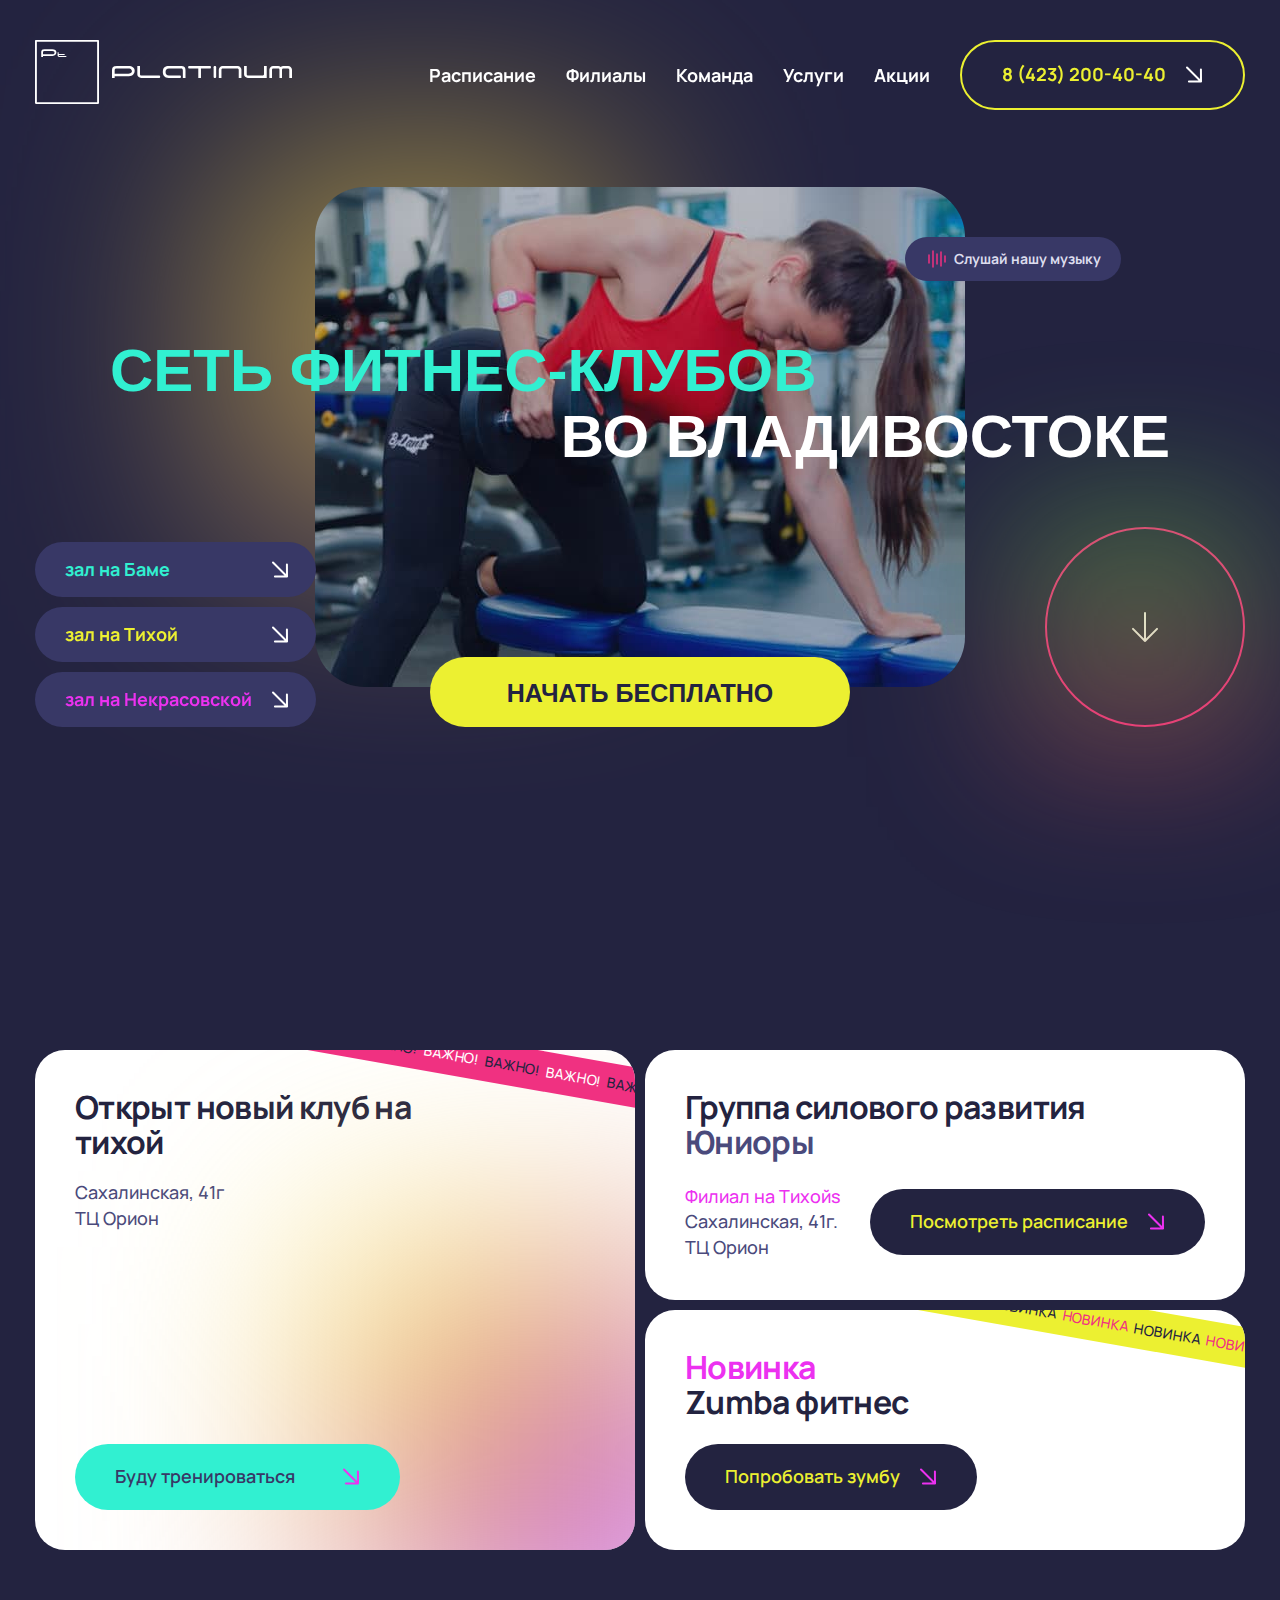
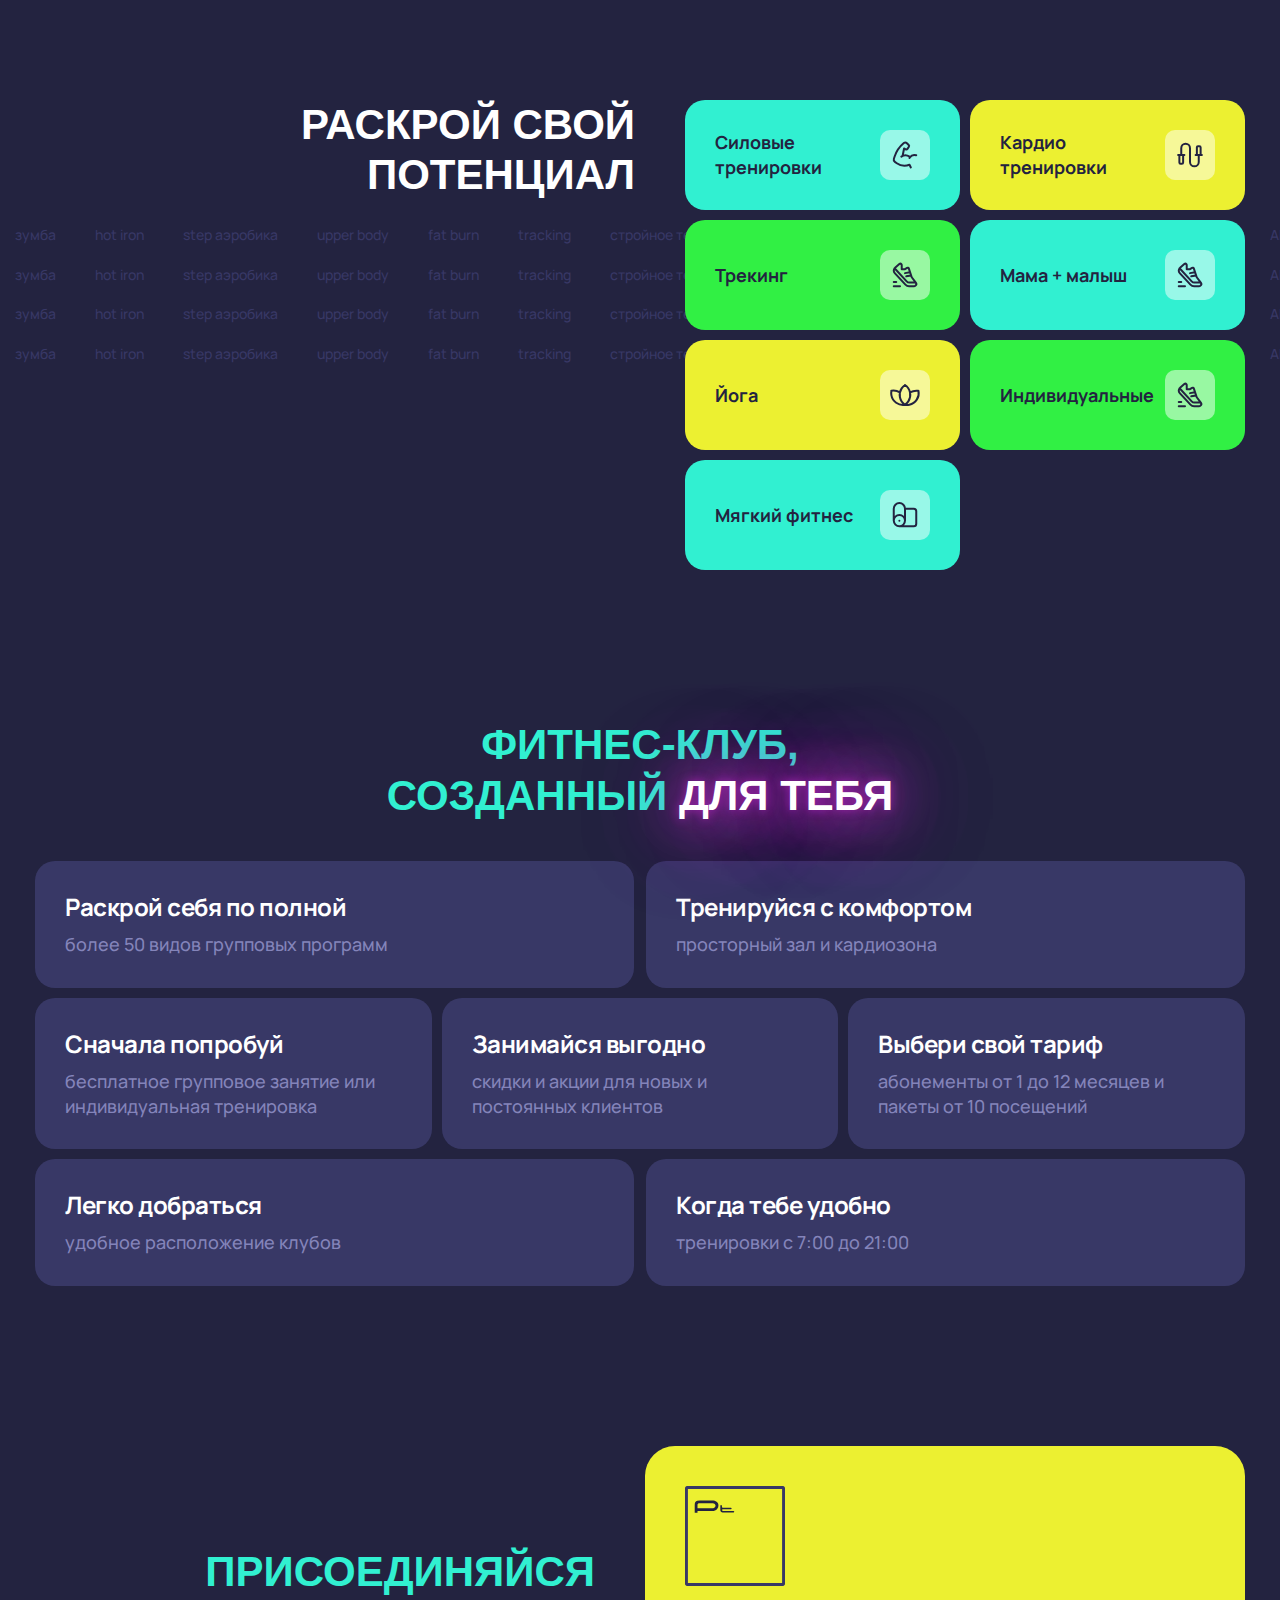
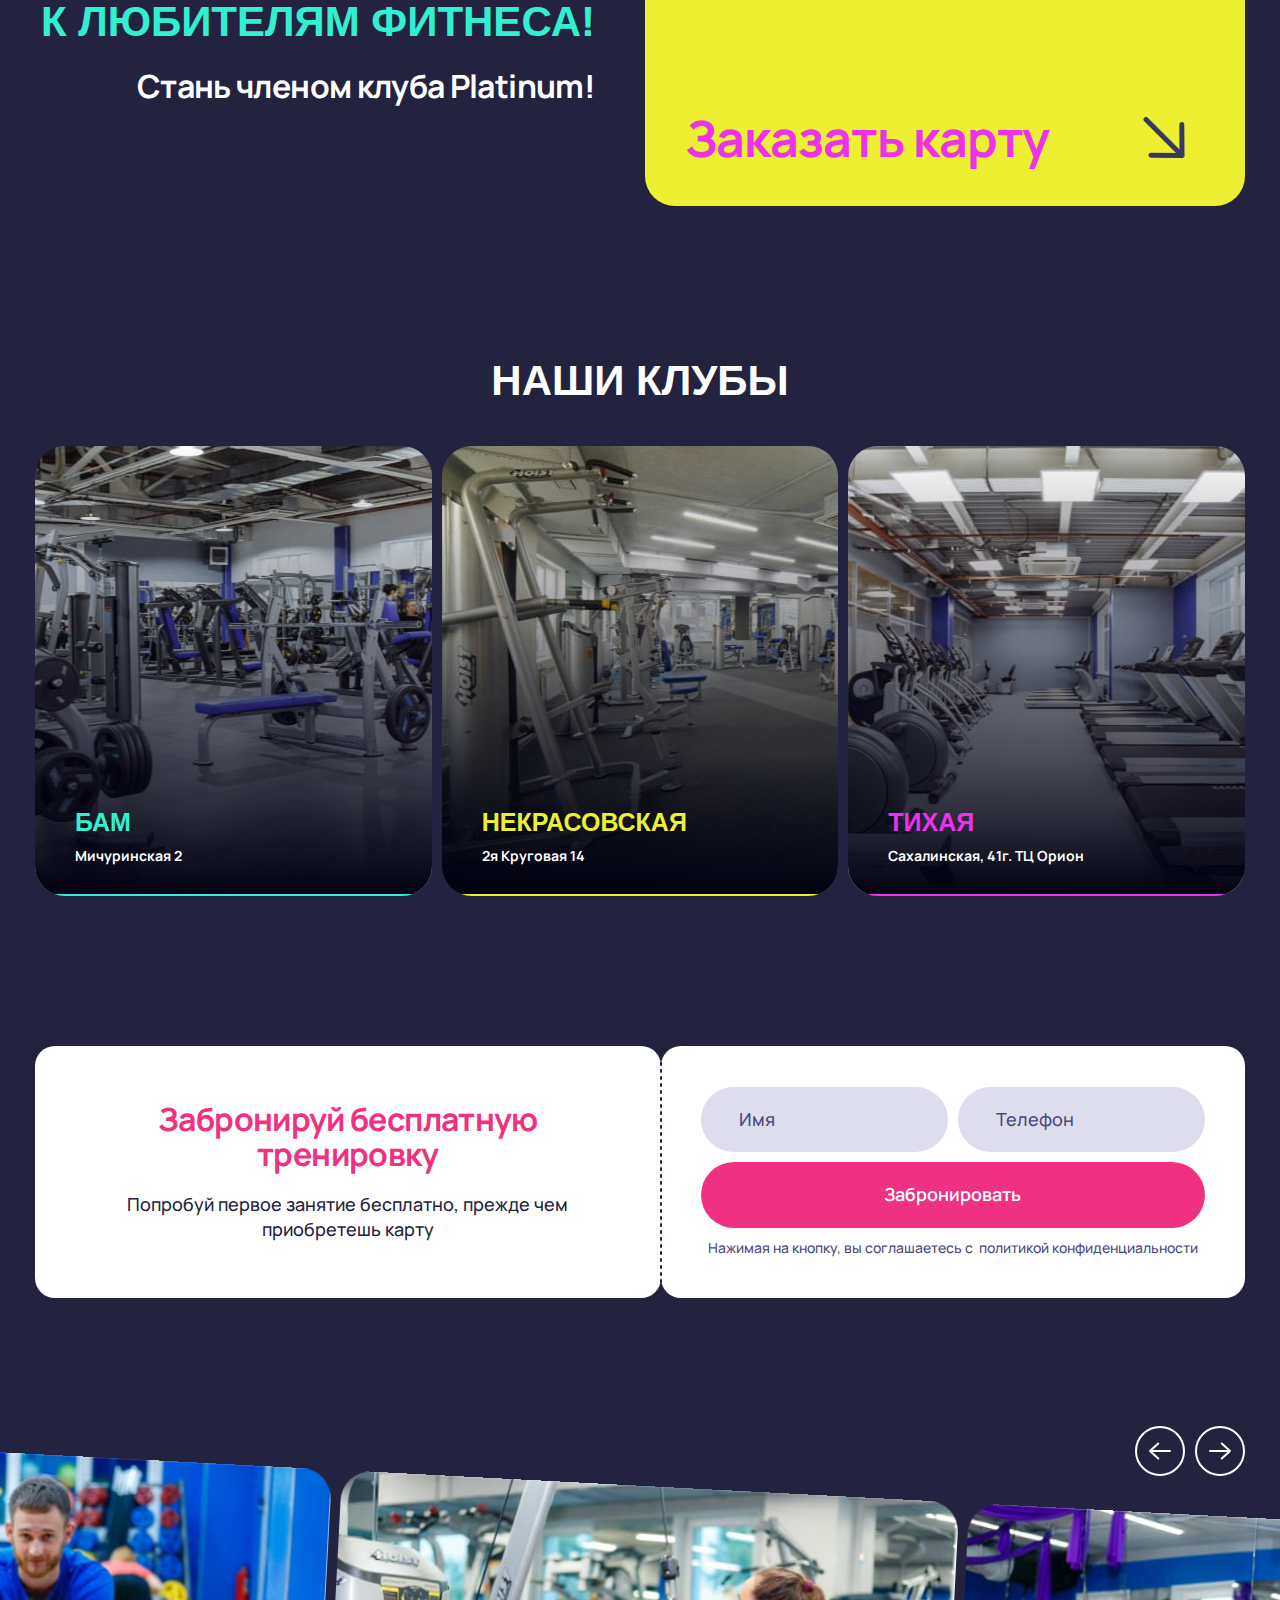
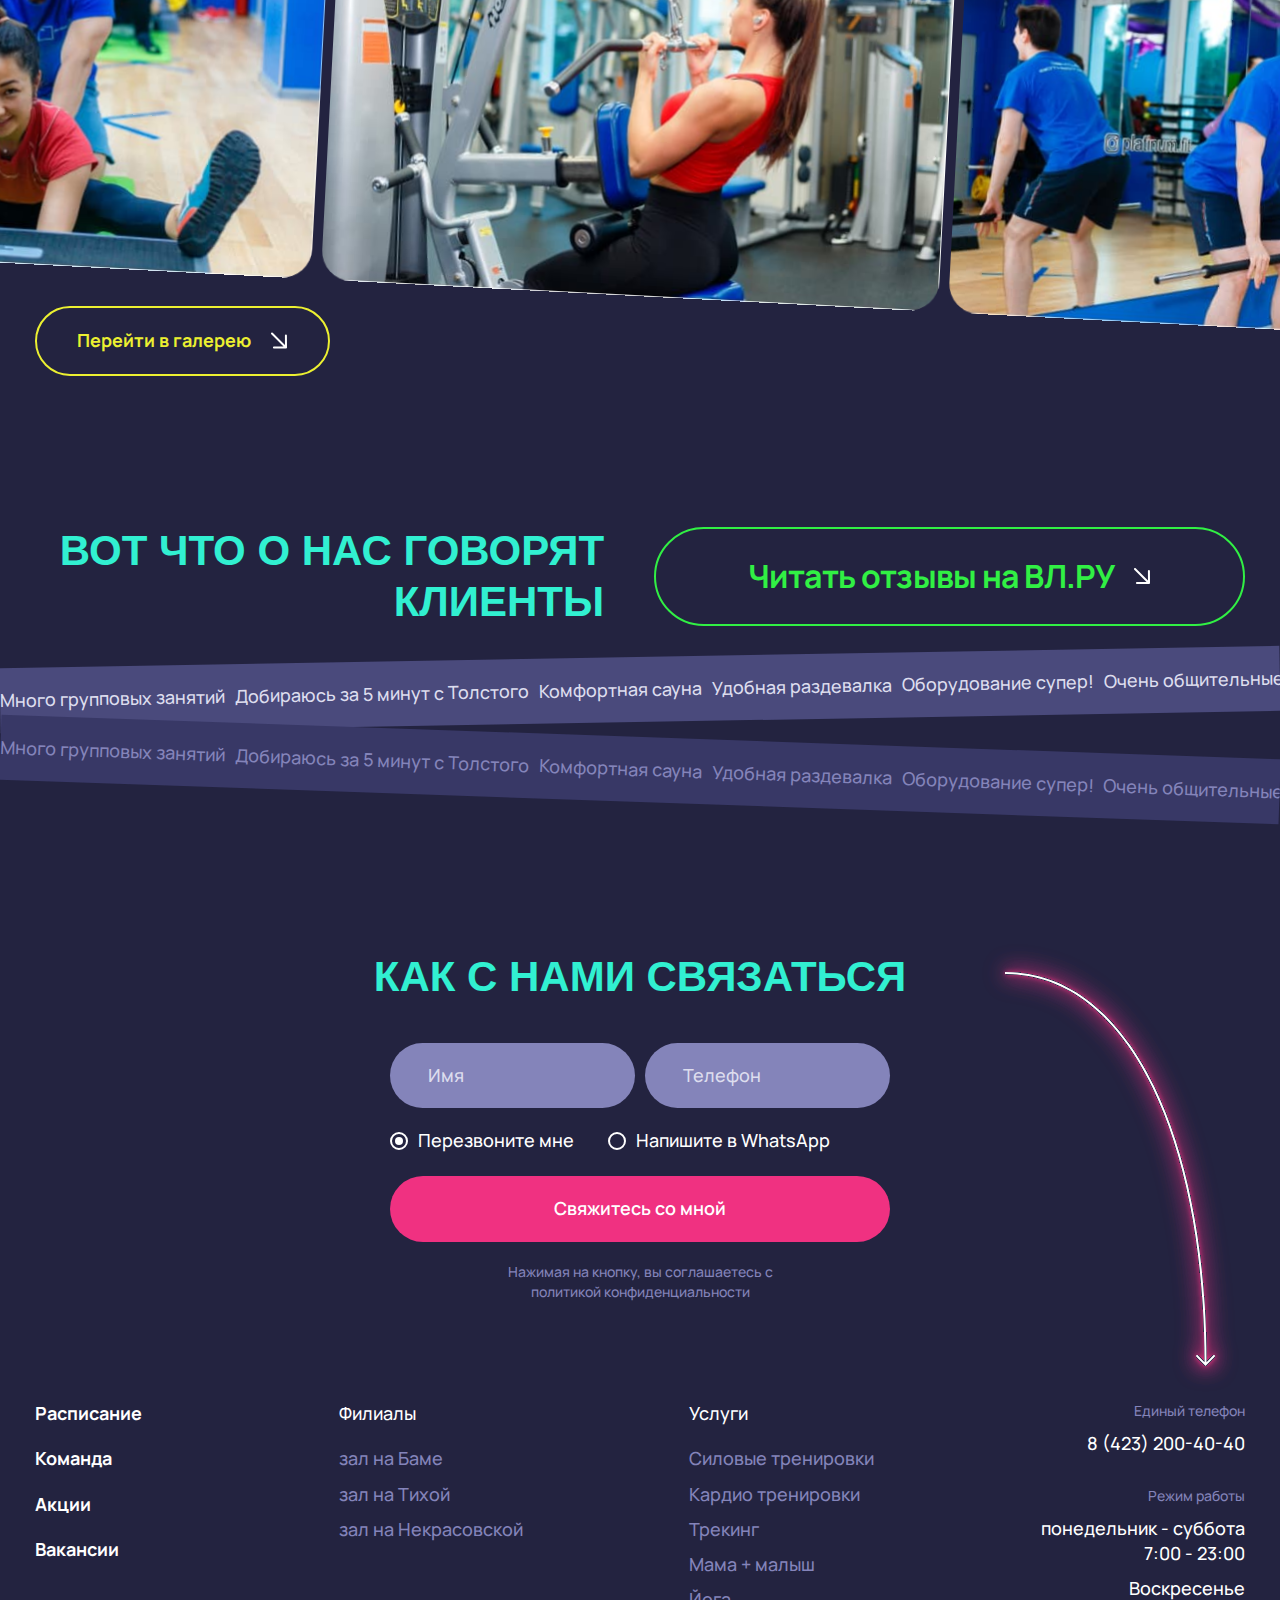
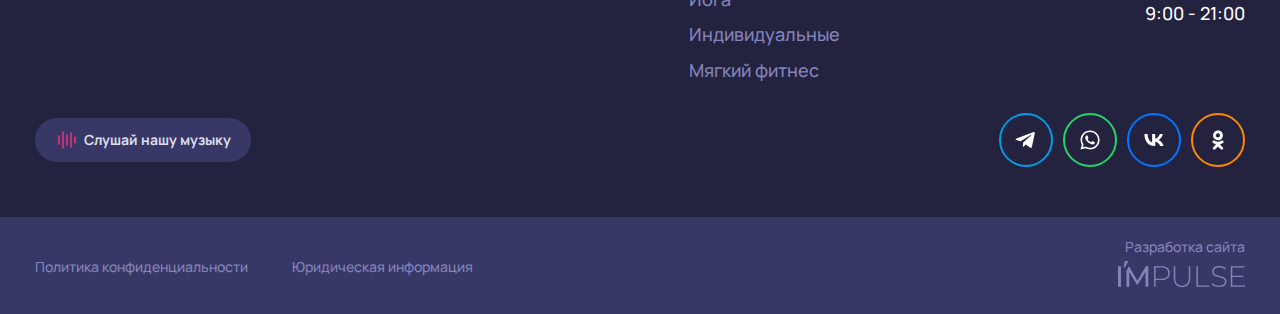
==== commit 32b19935: "fixed style and scripts" ====
--- a/index.html
+++ b/index.html
@@ -112,7 +112,7 @@
         <div class="container">
           <div class="top__inner">
             <div class="top-titles">
-              <h1 class="top-title">Cеть фитнес-клубов</h1>
+              <h1 class="top-title">Cеть <br> фитнес-клубов</h1>
               <h2 class="top-title">во Владивостоке</h2>
             </div>
             <a class="tag top-tag tag-music" href="#">
@@ -544,7 +544,7 @@
         <div class="container">
           <div class="order__inner inner">
             <div class="order-col order-content text-right ">
-              <h4 class="order__title inner__title title primary">Присоединяйся к любителям фитнеса!</h4>
+              <h4 class="order__title title primary">Присоединяйся к любителям фитнеса!</h4>
               <p class="order__text text-lg">Стань членом клуба Platinum!</p>
             </div>
             <div class="order-col">
@@ -600,6 +600,7 @@
               </a>
             </div>
           </div>
+          
         </div>
       </div>
       <div class="booking">
@@ -673,7 +674,7 @@
           <a class="gallery-btn btn btn-transparent" href="#">
             Перейти в галерею
             <svg width="17" height="17" viewBox="0 0 17 17" fill="none" xmlns="http://www.w3.org/2000/svg">
-              <path d="M1 1.5L15 15.5M15 15.5L2.92105 15.4211M15 15.5L14.9211 3.42105" stroke="#31F0D1" stroke-width="2"
+              <path d="M1 1.5L15 15.5M15 15.5L2.92105 15.4211M15 15.5L14.9211 3.42105" stroke="#ffffff" stroke-width="2"
                 stroke-linecap="round" />
             </svg>
           </a>
@@ -686,7 +687,7 @@
             <a class="reviews-btn btn text-lg btn-transparent" href="#">
               Читать отзывы на ВЛ.РУ
               <svg width="17" height="17" viewBox="0 0 17 17" fill="none" xmlns="http://www.w3.org/2000/svg">
-                <path d="M1 1L15 15M15 15L2.92105 14.9211M15 15L14.9211 2.92105" stroke="#EC31F0" stroke-width="2"
+                <path d="M1 1L15 15M15 15L2.92105 14.9211M15 15L14.9211 2.92105" stroke="#ffffff" stroke-width="2"
                   stroke-linecap="round" />
               </svg>
             </a>
--- a/css/style.min.css
+++ b/css/style.min.css
@@ -1,3 +1,3 @@
 @font-face{font-family:swiper-icons;src:url("data:application/font-woff;charset=utf-8;base64, [base64]//wADZ2x5ZgAAAywAAADMAAAD2MHtryVoZWFkAAABbAAAADAAAAA2E2+eoWhoZWEAAAGcAAAAHwAAACQC9gDzaG10eAAAAigAAAAZAAAArgJkABFsb2NhAAAC0AAAAFoAAABaFQAUGG1heHAAAAG8AAAAHwAAACAAcABAbmFtZQAAA/gAAAE5AAACXvFdBwlwb3N0AAAFNAAAAGIAAACE5s74hXjaY2BkYGAAYpf5Hu/j+W2+MnAzMYDAzaX6QjD6/4//Bxj5GA8AuRwMYGkAPywL13jaY2BkYGA88P8Agx4j+/8fQDYfA1AEBWgDAIB2BOoAeNpjYGRgYNBh4GdgYgABEMnIABJzYNADCQAACWgAsQB42mNgYfzCOIGBlYGB0YcxjYGBwR1Kf2WQZGhhYGBiYGVmgAFGBiQQkOaawtDAoMBQxXjg/wEGPcYDDA4wNUA2CCgwsAAAO4EL6gAAeNpj2M0gyAACqxgGNWBkZ2D4/wMA+xkDdgAAAHjaY2BgYGaAYBkGRgYQiAHyGMF8FgYHIM3DwMHABGQrMOgyWDLEM1T9/w8UBfEMgLzE////P/5//f/V/xv+r4eaAAeMbAxwIUYmIMHEgKYAYjUcsDAwsLKxc3BycfPw8jEQA/[base64]/uznmfPFBNODM2K7MTQ45YEAZqGP81AmGGcF3iPqOop0r1SPTaTbVkfUe4HXj97wYE+yNwWYxwWu4v1ugWHgo3S1XdZEVqWM7ET0cfnLGxWfkgR42o2PvWrDMBSFj/IHLaF0zKjRgdiVMwScNRAoWUoH78Y2icB/yIY09An6AH2Bdu/UB+yxopYshQiEvnvu0dURgDt8QeC8PDw7Fpji3fEA4z/PEJ6YOB5hKh4dj3EvXhxPqH/SKUY3rJ7srZ4FZnh1PMAtPhwP6fl2PMJMPDgeQ4rY8YT6Gzao0eAEA409DuggmTnFnOcSCiEiLMgxCiTI6Cq5DZUd3Qmp10vO0LaLTd2cjN4fOumlc7lUYbSQcZFkutRG7g6JKZKy0RmdLY680CDnEJ+UMkpFFe1RN7nxdVpXrC4aTtnaurOnYercZg2YVmLN/d/gczfEimrE/fs/bOuq29Zmn8tloORaXgZgGa78yO9/cnXm2BpaGvq25Dv9S4E9+5SIc9PqupJKhYFSSl47+Qcr1mYNAAAAeNptw0cKwkAAAMDZJA8Q7OUJvkLsPfZ6zFVERPy8qHh2YER+3i/BP83vIBLLySsoKimrqKqpa2hp6+jq6RsYGhmbmJqZSy0sraxtbO3sHRydnEMU4uR6yx7JJXveP7WrDycAAAAAAAH//wACeNpjYGRgYOABYhkgZgJCZgZNBkYGLQZtIJsFLMYAAAw3ALgAeNolizEKgDAQBCchRbC2sFER0YD6qVQiBCv/H9ezGI6Z5XBAw8CBK/m5iQQVauVbXLnOrMZv2oLdKFa8Pjuru2hJzGabmOSLzNMzvutpB3N42mNgZGBg4GKQYzBhYMxJLMlj4GBgAYow/P/PAJJhLM6sSoWKfWCAAwDAjgbRAAB42mNgYGBkAIIbCZo5IPrmUn0hGA0AO8EFTQAA");font-weight:400;font-style:normal}:root{--swiper-theme-color:#007aff}.swiper{margin-left:auto;margin-right:auto;position:relative;overflow:hidden;list-style:none;padding:0;z-index:1}.swiper-vertical>.swiper-wrapper{-webkit-box-orient:vertical;-webkit-box-direction:normal;-ms-flex-direction:column;flex-direction:column}.swiper-wrapper{position:relative;width:100%;height:100%;z-index:1;display:-webkit-box;display:-ms-flexbox;display:flex;-webkit-transition-property:-webkit-transform;transition-property:-webkit-transform;-o-transition-property:transform;transition-property:transform;transition-property:transform, -webkit-transform;-webkit-box-sizing:content-box;box-sizing:content-box}.swiper-android .swiper-slide,.swiper-wrapper{-webkit-transform:translate3d(0px, 0, 0);transform:translate3d(0px, 0, 0)}.swiper-pointer-events{-ms-touch-action:pan-y;touch-action:pan-y}.swiper-pointer-events.swiper-vertical{-ms-touch-action:pan-x;touch-action:pan-x}.swiper-slide{-ms-flex-negative:0;flex-shrink:0;width:100%;height:100%;position:relative;-webkit-transition-property:-webkit-transform;transition-property:-webkit-transform;-o-transition-property:transform;transition-property:transform;transition-property:transform, -webkit-transform}.swiper-slide-invisible-blank{visibility:hidden}.swiper-autoheight,.swiper-autoheight .swiper-slide{height:auto}.swiper-autoheight .swiper-wrapper{-webkit-box-align:start;-ms-flex-align:start;align-items:flex-start;-webkit-transition-property:height,-webkit-transform;transition-property:height,-webkit-transform;-o-transition-property:transform,height;transition-property:transform,height;transition-property:transform,height,-webkit-transform}.swiper-backface-hidden .swiper-slide{-webkit-transform:translateZ(0);transform:translateZ(0);-webkit-backface-visibility:hidden;backface-visibility:hidden}.swiper-3d,.swiper-3d.swiper-css-mode .swiper-wrapper{-webkit-perspective:1200px;perspective:1200px}.swiper-3d .swiper-cube-shadow,.swiper-3d .swiper-slide,.swiper-3d .swiper-slide-shadow,.swiper-3d .swiper-slide-shadow-bottom,.swiper-3d .swiper-slide-shadow-left,.swiper-3d .swiper-slide-shadow-right,.swiper-3d .swiper-slide-shadow-top,.swiper-3d .swiper-wrapper{-webkit-transform-style:preserve-3d;transform-style:preserve-3d}.swiper-3d .swiper-slide-shadow,.swiper-3d .swiper-slide-shadow-bottom,.swiper-3d .swiper-slide-shadow-left,.swiper-3d .swiper-slide-shadow-right,.swiper-3d .swiper-slide-shadow-top{position:absolute;left:0;top:0;width:100%;height:100%;pointer-events:none;z-index:10}.swiper-3d .swiper-slide-shadow{background:rgba(0,0,0,0.15)}.swiper-3d .swiper-slide-shadow-left{background-image:-webkit-gradient(linear, right top, left top, from(rgba(0,0,0,0.5)), to(rgba(0,0,0,0)));background-image:-o-linear-gradient(right, rgba(0,0,0,0.5), rgba(0,0,0,0));background-image:linear-gradient(to left, rgba(0,0,0,0.5), rgba(0,0,0,0))}.swiper-3d .swiper-slide-shadow-right{background-image:-webkit-gradient(linear, left top, right top, from(rgba(0,0,0,0.5)), to(rgba(0,0,0,0)));background-image:-o-linear-gradient(left, rgba(0,0,0,0.5), rgba(0,0,0,0));background-image:linear-gradient(to right, rgba(0,0,0,0.5), rgba(0,0,0,0))}.swiper-3d .swiper-slide-shadow-top{background-image:-webkit-gradient(linear, left bottom, left top, from(rgba(0,0,0,0.5)), to(rgba(0,0,0,0)));background-image:-o-linear-gradient(bottom, rgba(0,0,0,0.5), rgba(0,0,0,0));background-image:linear-gradient(to top, rgba(0,0,0,0.5), rgba(0,0,0,0))}.swiper-3d .swiper-slide-shadow-bottom{background-image:-webkit-gradient(linear, left top, left bottom, from(rgba(0,0,0,0.5)), to(rgba(0,0,0,0)));background-image:-o-linear-gradient(top, rgba(0,0,0,0.5), rgba(0,0,0,0));background-image:linear-gradient(to bottom, rgba(0,0,0,0.5), rgba(0,0,0,0))}.swiper-css-mode>.swiper-wrapper{overflow:auto;scrollbar-width:none;-ms-overflow-style:none}.swiper-css-mode>.swiper-wrapper::-webkit-scrollbar{display:none}.swiper-css-mode>.swiper-wrapper>.swiper-slide{scroll-snap-align:start start}.swiper-horizontal.swiper-css-mode>.swiper-wrapper{-webkit-scroll-snap-type:x mandatory;-ms-scroll-snap-type:x mandatory;scroll-snap-type:x mandatory}.swiper-vertical.swiper-css-mode>.swiper-wrapper{-webkit-scroll-snap-type:y mandatory;-ms-scroll-snap-type:y mandatory;scroll-snap-type:y mandatory}.swiper-centered>.swiper-wrapper::before{content:'';-ms-flex-negative:0;flex-shrink:0;-webkit-box-ordinal-group:10000;-ms-flex-order:9999;order:9999}.swiper-centered.swiper-horizontal>.swiper-wrapper>.swiper-slide:first-child{-webkit-margin-start:var(--swiper-centered-offset-before);margin-inline-start:var(--swiper-centered-offset-before)}.swiper-centered.swiper-horizontal>.swiper-wrapper::before{height:100%;min-height:1px;width:var(--swiper-centered-offset-after)}.swiper-centered.swiper-vertical>.swiper-wrapper>.swiper-slide:first-child{-webkit-margin-before:var(--swiper-centered-offset-before);margin-block-start:var(--swiper-centered-offset-before)}.swiper-centered.swiper-vertical>.swiper-wrapper::before{width:100%;min-width:1px;height:var(--swiper-centered-offset-after)}.swiper-centered>.swiper-wrapper>.swiper-slide{scroll-snap-align:center center;scroll-snap-stop:always}.swiper-virtual .swiper-slide{-webkit-backface-visibility:hidden;-webkit-transform:translateZ(0);transform:translateZ(0)}.swiper-virtual.swiper-css-mode .swiper-wrapper::after{content:'';position:absolute;left:0;top:0;pointer-events:none}.swiper-virtual.swiper-css-mode.swiper-horizontal .swiper-wrapper::after{height:1px;width:var(--swiper-virtual-size)}.swiper-virtual.swiper-css-mode.swiper-vertical .swiper-wrapper::after{width:1px;height:var(--swiper-virtual-size)}:root{--swiper-navigation-size:44px}.swiper-button-next,.swiper-button-prev{position:absolute;top:50%;width:calc(var(--swiper-navigation-size)/ 44 * 27);height:var(--swiper-navigation-size);margin-top:calc(0px - (var(--swiper-navigation-size)/ 2));z-index:10;cursor:pointer;display:-webkit-box;display:-ms-flexbox;display:flex;-webkit-box-align:center;-ms-flex-align:center;align-items:center;-webkit-box-pack:center;-ms-flex-pack:center;justify-content:center;color:var(--swiper-navigation-color, var(--swiper-theme-color))}.swiper-button-next.swiper-button-disabled,.swiper-button-prev.swiper-button-disabled{opacity:.35;cursor:auto;pointer-events:none}.swiper-button-next.swiper-button-hidden,.swiper-button-prev.swiper-button-hidden{opacity:0;cursor:auto;pointer-events:none}.swiper-navigation-disabled .swiper-button-next,.swiper-navigation-disabled .swiper-button-prev{display:none !important}.swiper-button-next:after,.swiper-button-prev:after{font-family:swiper-icons;font-size:var(--swiper-navigation-size);text-transform:none !important;letter-spacing:0;font-variant:initial;line-height:1}.swiper-button-prev,.swiper-rtl .swiper-button-next{left:10px;right:auto}.swiper-button-prev:after,.swiper-rtl .swiper-button-next:after{content:'prev'}.swiper-button-next,.swiper-rtl .swiper-button-prev{right:10px;left:auto}.swiper-button-next:after,.swiper-rtl .swiper-button-prev:after{content:'next'}.swiper-button-lock{display:none}.swiper-pagination{position:absolute;text-align:center;-webkit-transition:.3s opacity;-o-transition:.3s opacity;transition:.3s opacity;-webkit-transform:translate3d(0, 0, 0);transform:translate3d(0, 0, 0);z-index:10}.swiper-pagination.swiper-pagination-hidden{opacity:0}.swiper-pagination-disabled>.swiper-pagination,.swiper-pagination.swiper-pagination-disabled{display:none !important}.swiper-horizontal>.swiper-pagination-bullets,.swiper-pagination-bullets.swiper-pagination-horizontal,.swiper-pagination-custom,.swiper-pagination-fraction{bottom:10px;left:0;width:100%}.swiper-pagination-bullets-dynamic{overflow:hidden;font-size:0}.swiper-pagination-bullets-dynamic .swiper-pagination-bullet{-webkit-transform:scale(0.33);-ms-transform:scale(0.33);transform:scale(0.33);position:relative}.swiper-pagination-bullets-dynamic .swiper-pagination-bullet-active{-webkit-transform:scale(1);-ms-transform:scale(1);transform:scale(1)}.swiper-pagination-bullets-dynamic .swiper-pagination-bullet-active-main{-webkit-transform:scale(1);-ms-transform:scale(1);transform:scale(1)}.swiper-pagination-bullets-dynamic .swiper-pagination-bullet-active-prev{-webkit-transform:scale(0.66);-ms-transform:scale(0.66);transform:scale(0.66)}.swiper-pagination-bullets-dynamic .swiper-pagination-bullet-active-prev-prev{-webkit-transform:scale(0.33);-ms-transform:scale(0.33);transform:scale(0.33)}.swiper-pagination-bullets-dynamic .swiper-pagination-bullet-active-next{-webkit-transform:scale(0.66);-ms-transform:scale(0.66);transform:scale(0.66)}.swiper-pagination-bullets-dynamic .swiper-pagination-bullet-active-next-next{-webkit-transform:scale(0.33);-ms-transform:scale(0.33);transform:scale(0.33)}.swiper-pagination-bullet{width:var(--swiper-pagination-bullet-width, var(--swiper-pagination-bullet-size, 8px));height:var(--swiper-pagination-bullet-height, var(--swiper-pagination-bullet-size, 8px));display:inline-block;border-radius:50%;background:var(--swiper-pagination-bullet-inactive-color, #000);opacity:var(--swiper-pagination-bullet-inactive-opacity, 0.2)}button.swiper-pagination-bullet{border:none;margin:0;padding:0;-webkit-box-shadow:none;box-shadow:none;-webkit-appearance:none;-moz-appearance:none;appearance:none}.swiper-pagination-clickable .swiper-pagination-bullet{cursor:pointer}.swiper-pagination-bullet:only-child{display:none !important}.swiper-pagination-bullet-active{opacity:var(--swiper-pagination-bullet-opacity, 1);background:var(--swiper-pagination-color, var(--swiper-theme-color))}.swiper-pagination-vertical.swiper-pagination-bullets,.swiper-vertical>.swiper-pagination-bullets{right:10px;top:50%;-webkit-transform:translate3d(0px, -50%, 0);transform:translate3d(0px, -50%, 0)}.swiper-pagination-vertical.swiper-pagination-bullets .swiper-pagination-bullet,.swiper-vertical>.swiper-pagination-bullets .swiper-pagination-bullet{margin:var(--swiper-pagination-bullet-vertical-gap, 6px) 0;display:block}.swiper-pagination-vertical.swiper-pagination-bullets.swiper-pagination-bullets-dynamic,.swiper-vertical>.swiper-pagination-bullets.swiper-pagination-bullets-dynamic{top:50%;-webkit-transform:translateY(-50%);-ms-transform:translateY(-50%);transform:translateY(-50%);width:8px}.swiper-pagination-vertical.swiper-pagination-bullets.swiper-pagination-bullets-dynamic .swiper-pagination-bullet,.swiper-vertical>.swiper-pagination-bullets.swiper-pagination-bullets-dynamic .swiper-pagination-bullet{display:inline-block;-webkit-transition:.2s transform,.2s top;-o-transition:.2s transform,.2s top;transition:.2s transform,.2s top}.swiper-horizontal>.swiper-pagination-bullets .swiper-pagination-bullet,.swiper-pagination-horizontal.swiper-pagination-bullets .swiper-pagination-bullet{margin:0 var(--swiper-pagination-bullet-horizontal-gap, 4px)}.swiper-horizontal>.swiper-pagination-bullets.swiper-pagination-bullets-dynamic,.swiper-pagination-horizontal.swiper-pagination-bullets.swiper-pagination-bullets-dynamic{left:50%;-webkit-transform:translateX(-50%);-ms-transform:translateX(-50%);transform:translateX(-50%);white-space:nowrap}.swiper-horizontal>.swiper-pagination-bullets.swiper-pagination-bullets-dynamic .swiper-pagination-bullet,.swiper-pagination-horizontal.swiper-pagination-bullets.swiper-pagination-bullets-dynamic .swiper-pagination-bullet{-webkit-transition:.2s transform,.2s left;-o-transition:.2s transform,.2s left;transition:.2s transform,.2s left}.swiper-horizontal.swiper-rtl>.swiper-pagination-bullets-dynamic .swiper-pagination-bullet{-webkit-transition:.2s transform,.2s right;-o-transition:.2s transform,.2s right;transition:.2s transform,.2s right}.swiper-pagination-progressbar{background:rgba(0,0,0,0.25);position:absolute}.swiper-pagination-progressbar .swiper-pagination-progressbar-fill{background:var(--swiper-pagination-color, var(--swiper-theme-color));position:absolute;left:0;top:0;width:100%;height:100%;-webkit-transform:scale(0);-ms-transform:scale(0);transform:scale(0);-webkit-transform-origin:left top;-ms-transform-origin:left top;transform-origin:left top}.swiper-rtl .swiper-pagination-progressbar .swiper-pagination-progressbar-fill{-webkit-transform-origin:right top;-ms-transform-origin:right top;transform-origin:right top}.swiper-horizontal>.swiper-pagination-progressbar,.swiper-pagination-progressbar.swiper-pagination-horizontal,.swiper-pagination-progressbar.swiper-pagination-vertical.swiper-pagination-progressbar-opposite,.swiper-vertical>.swiper-pagination-progressbar.swiper-pagination-progressbar-opposite{width:100%;height:4px;left:0;top:0}.swiper-horizontal>.swiper-pagination-progressbar.swiper-pagination-progressbar-opposite,.swiper-pagination-progressbar.swiper-pagination-horizontal.swiper-pagination-progressbar-opposite,.swiper-pagination-progressbar.swiper-pagination-vertical,.swiper-vertical>.swiper-pagination-progressbar{width:4px;height:100%;left:0;top:0}.swiper-pagination-lock{display:none}.swiper-scrollbar{border-radius:10px;position:relative;-ms-touch-action:none;background:rgba(0,0,0,0.1)}.swiper-scrollbar-disabled>.swiper-scrollbar,.swiper-scrollbar.swiper-scrollbar-disabled{display:none !important}.swiper-horizontal>.swiper-scrollbar,.swiper-scrollbar.swiper-scrollbar-horizontal{position:absolute;left:1%;bottom:3px;z-index:50;height:5px;width:98%}.swiper-scrollbar.swiper-scrollbar-vertical,.swiper-vertical>.swiper-scrollbar{position:absolute;right:3px;top:1%;z-index:50;width:5px;height:98%}.swiper-scrollbar-drag{height:100%;width:100%;position:relative;background:rgba(0,0,0,0.5);border-radius:10px;left:0;top:0}.swiper-scrollbar-cursor-drag{cursor:move}.swiper-scrollbar-lock{display:none}.swiper-zoom-container{width:100%;height:100%;display:-webkit-box;display:-ms-flexbox;display:flex;-webkit-box-pack:center;-ms-flex-pack:center;justify-content:center;-webkit-box-align:center;-ms-flex-align:center;align-items:center;text-align:center}.swiper-zoom-container>canvas,.swiper-zoom-container>img,.swiper-zoom-container>svg{max-width:100%;max-height:100%;-o-object-fit:contain;object-fit:contain}.swiper-slide-zoomed{cursor:move}.swiper-lazy-preloader{width:42px;height:42px;position:absolute;left:50%;top:50%;margin-left:-21px;margin-top:-21px;z-index:10;-webkit-transform-origin:50%;-ms-transform-origin:50%;transform-origin:50%;-webkit-box-sizing:border-box;box-sizing:border-box;border:4px solid var(--swiper-preloader-color, var(--swiper-theme-color));border-radius:50%;border-top-color:transparent}.swiper-watch-progress .swiper-slide-visible .swiper-lazy-preloader,.swiper:not(.swiper-watch-progress) .swiper-lazy-preloader{-webkit-animation:swiper-preloader-spin 1s infinite linear;animation:swiper-preloader-spin 1s infinite linear}.swiper-lazy-preloader-white{--swiper-preloader-color:#fff}.swiper-lazy-preloader-black{--swiper-preloader-color:#000}@-webkit-keyframes swiper-preloader-spin{0%{-webkit-transform:rotate(0deg);transform:rotate(0deg)}100%{-webkit-transform:rotate(360deg);transform:rotate(360deg)}}@keyframes swiper-preloader-spin{0%{-webkit-transform:rotate(0deg);transform:rotate(0deg)}100%{-webkit-transform:rotate(360deg);transform:rotate(360deg)}}.swiper .swiper-notification{position:absolute;left:0;top:0;pointer-events:none;opacity:0;z-index:-1000}.swiper-free-mode>.swiper-wrapper{-webkit-transition-timing-function:ease-out;-o-transition-timing-function:ease-out;transition-timing-function:ease-out;margin:0 auto}.swiper-grid>.swiper-wrapper{-ms-flex-wrap:wrap;flex-wrap:wrap}.swiper-grid-column>.swiper-wrapper{-ms-flex-wrap:wrap;flex-wrap:wrap;-webkit-box-orient:vertical;-webkit-box-direction:normal;-ms-flex-direction:column;flex-direction:column}.swiper-fade.swiper-free-mode .swiper-slide{-webkit-transition-timing-function:ease-out;-o-transition-timing-function:ease-out;transition-timing-function:ease-out}.swiper-fade .swiper-slide{pointer-events:none;-webkit-transition-property:opacity;-o-transition-property:opacity;transition-property:opacity}.swiper-fade .swiper-slide .swiper-slide{pointer-events:none}.swiper-fade .swiper-slide-active,.swiper-fade .swiper-slide-active .swiper-slide-active{pointer-events:auto}.swiper-cube{overflow:visible}.swiper-cube .swiper-slide{pointer-events:none;-webkit-backface-visibility:hidden;backface-visibility:hidden;z-index:1;visibility:hidden;-webkit-transform-origin:0 0;-ms-transform-origin:0 0;transform-origin:0 0;width:100%;height:100%}.swiper-cube .swiper-slide .swiper-slide{pointer-events:none}.swiper-cube.swiper-rtl .swiper-slide{-webkit-transform-origin:100% 0;-ms-transform-origin:100% 0;transform-origin:100% 0}.swiper-cube .swiper-slide-active,.swiper-cube .swiper-slide-active .swiper-slide-active{pointer-events:auto}.swiper-cube .swiper-slide-active,.swiper-cube .swiper-slide-next,.swiper-cube .swiper-slide-next+.swiper-slide,.swiper-cube .swiper-slide-prev{pointer-events:auto;visibility:visible}.swiper-cube .swiper-slide-shadow-bottom,.swiper-cube .swiper-slide-shadow-left,.swiper-cube .swiper-slide-shadow-right,.swiper-cube .swiper-slide-shadow-top{z-index:0;-webkit-backface-visibility:hidden;backface-visibility:hidden}.swiper-cube .swiper-cube-shadow{position:absolute;left:0;bottom:0px;width:100%;height:100%;opacity:.6;z-index:0}.swiper-cube .swiper-cube-shadow:before{content:'';background:#000;position:absolute;left:0;top:0;bottom:0;right:0;-webkit-filter:blur(50px);filter:blur(50px)}.swiper-flip{overflow:visible}.swiper-flip .swiper-slide{pointer-events:none;-webkit-backface-visibility:hidden;backface-visibility:hidden;z-index:1}.swiper-flip .swiper-slide .swiper-slide{pointer-events:none}.swiper-flip .swiper-slide-active,.swiper-flip .swiper-slide-active .swiper-slide-active{pointer-events:auto}.swiper-flip .swiper-slide-shadow-bottom,.swiper-flip .swiper-slide-shadow-left,.swiper-flip .swiper-slide-shadow-right,.swiper-flip .swiper-slide-shadow-top{z-index:0;-webkit-backface-visibility:hidden;backface-visibility:hidden}.swiper-creative .swiper-slide{-webkit-backface-visibility:hidden;backface-visibility:hidden;overflow:hidden;-webkit-transition-property:opacity,height,-webkit-transform;transition-property:opacity,height,-webkit-transform;-o-transition-property:transform,opacity,height;transition-property:transform,opacity,height;transition-property:transform,opacity,height,-webkit-transform}.swiper-cards{overflow:visible}.swiper-cards .swiper-slide{-webkit-transform-origin:center bottom;-ms-transform-origin:center bottom;transform-origin:center bottom;-webkit-backface-visibility:hidden;backface-visibility:hidden;overflow:hidden}
 
-html{-webkit-box-sizing:border-box;box-sizing:border-box}*,*::after,*::before{-webkit-box-sizing:inherit;box-sizing:inherit}ul[class],ol[class]{padding:0}body,h1,h2,h3,h4,h5,h6,p,ul,ol,li,figure,figcaption,blockquote,dl,dd{margin:0}h1,h2,h3,h4,h5,h6{font-size:inherit;line-height:inherit;font-weight:inherit}ul[class]{list-style:none}img{max-width:100%;display:block}input,button,textarea,select{font:inherit}a{text-decoration:none;color:inherit}button{border:none;cursor:pointer}input{border:none;outline:none}.custom-radio>input,.wpcf7-list-item input{position:absolute;z-index:-1;opacity:0}.wpcf7-list-item:first-child{margin-right:30px}.wpcf7-list-item span{display:-webkit-inline-box;display:-ms-inline-flexbox;display:inline-flex;-webkit-box-align:center;-ms-flex-align:center;align-items:center;-webkit-user-select:none;-moz-user-select:none;-ms-user-select:none;user-select:none;position:relative;cursor:pointer;font-weight:500;-webkit-transition:color .3s;-o-transition:color .3s;transition:color .3s}.wpcf7-list-item span::before{content:'';display:inline-block;width:18px;height:18px;-ms-flex-negative:0;flex-shrink:0;-webkit-box-flex:0;-ms-flex-positive:0;flex-grow:0;border:2px solid #fff;border-radius:50%;margin-right:10px;background-repeat:no-repeat;background-position:center center;background-size:50% 50%;-webkit-transition:all .3s;-o-transition:all .3s;transition:all .3s}.wpcf7-list-item span::after{content:'';position:absolute;width:8px;height:8px;left:5px;border-radius:50%;background-color:#fff;-webkit-transform:scale(0);-ms-transform:scale(0);transform:scale(0);-webkit-transition:-webkit-transform .3s;transition:-webkit-transform .3s;-o-transition:transform .3s;transition:transform .3s;transition:transform .3s, -webkit-transform .3s}.custom-radio>input:not(:disabled):not(:checked)+span:hover,.wpcf7-list-item input:not(:disabled):not(:checked)+span:hover{color:#8484BA}.custom-radio>input:not(:disabled):not(:checked)+span:hover::before,.wpcf7-list-item input:not(:disabled):not(:checked)+span:hover::before{border-color:#8484BA}.custom-radio>input:not(:disabled):active+span,.wpcf7-list-item input:not(:disabled):active+span{color:#4A4A7C}.custom-radio>input:not(:disabled):active+span::before,.wpcf7-list-item input:not(:disabled):active+span::before{border-color:#4A4A7C}.custom-radio>input:focus+span::before,.wpcf7-list-item input:focus+span::before{-webkit-box-shadow:0 0 0 0.2rem rgba(35,35,64,0.25);box-shadow:0 0 0 0.2rem rgba(35,35,64,0.25)}.custom-radio>input:focus:not(:checked)+span::before,.wpcf7-list-item input:focus:not(:checked)+span::before{border-color:#4A4A7C}.wpcf7-list-item input:checked+span::after{-webkit-transform:scale(1);-ms-transform:scale(1);transform:scale(1)}.custom-radio>input:disabled+span,.wpcf7-list-item input:disabled+span{color:#4A4A7C}.custom-radio>input:disabled+span::before,.wpcf7-list-item input:disabled+span::before{border-color:#4A4A7C}.swiper-button-next,.swiper-button-prev{position:absolute;top:50%;width:50px;height:50px}.swiper-button-next:after,.swiper-button-prev:after{display:none}.swiper-button-next.swiper-button-disabled,.swiper-button-prev.swiper-button-disabled{opacity:1}.swiper-button-next.swiper-button-disabled svg path,.swiper-button-next.swiper-button-disabled svg rect,.swiper-button-prev.swiper-button-disabled svg path,.swiper-button-prev.swiper-button-disabled svg rect{stroke:#4A4A7C}.marquee__inner{position:absolute;top:275px;z-index:-1}.items-wrap{position:relative;display:-webkit-box;display:-ms-flexbox;display:flex;overflow-x:hidden;-webkit-user-select:none;-moz-user-select:none;-ms-user-select:none;user-select:none;gap:10px}.items{-ms-flex-negative:0;flex-shrink:0;display:-webkit-box;display:-ms-flexbox;display:flex;gap:10px;counter-reset:item;-ms-flex-pack:distribute;justify-content:space-around;min-width:100%;padding:20px 0}.marquee{-webkit-animation:scroll 30s linear infinite;animation:scroll 30s linear infinite}.reverce{animation-direction:reverse}@-webkit-keyframes scroll{from{-webkit-transform:translateX(0);transform:translateX(0)}to{-webkit-transform:translateX(calc(-100% - 20px));transform:translateX(calc(-100% - 20px))}}@keyframes scroll{from{-webkit-transform:translateX(0);transform:translateX(0)}to{-webkit-transform:translateX(calc(-100% - 20px));transform:translateX(calc(-100% - 20px))}}.marquee-text{font-size:14px;line-height:140%;text-align:center;color:#383866;-webkit-transition:all .3s;-o-transition:all .3s;transition:all .3s}.marquee-text.active{color:#FFFFFF;text-shadow:0px 0px 5px #31F0D1, 0px 0px 20px #31F0D1}html,body{height:100%}body{background-color:#232340;font-family:'Manrope', sans-serif;font-weight:500;color:#fff;font-size:18px;line-height:140%}a,button{-webkit-transition:all .3s;-o-transition:all .3s;transition:all .3s;display:inline-block;color:inherit}input[type="submit"]{cursor:pointer;-webkit-transition:all .3s;-o-transition:all .3s;transition:all .3s}input,textarea,select{-webkit-appearance:none}.wrapper{display:-webkit-box;display:-ms-flexbox;display:flex;-webkit-box-orient:vertical;-webkit-box-direction:normal;-ms-flex-direction:column;flex-direction:column;min-height:100%}.main{-webkit-box-flex:1;-ms-flex:1 0 auto;flex:1 0 auto}.footer{-webkit-box-flex:0;-ms-flex:0 0 auto;flex:0 0 auto}.container{max-width:1240px;margin:0 auto;padding:0 15px}.section{margin-bottom:150px}.section-padding{padding:150px 0}.d-flex{display:-webkit-box;display:-ms-flexbox;display:flex}.btn{display:-webkit-box;display:-ms-flexbox;display:flex;-webkit-box-align:center;-ms-flex-align:center;align-items:center;border-radius:40px;padding:20px 40px 21px;font-weight:600}.btn svg{margin-left:20px;-webkit-transition:-webkit-transform .3s;transition:-webkit-transform .3s;-o-transition:transform .3s;transition:transform .3s;transition:transform .3s, -webkit-transform .3s}.btn svg path{-webkit-transition:stroke .3s;-o-transition:stroke .3s;transition:stroke .3s}.btn:hover{background-color:#fff;color:#232340}.btn:hover svg{-webkit-transform:rotate(-45deg);-ms-transform:rotate(-45deg);transform:rotate(-45deg)}.btn:hover svg path{stroke:#232340}.btn:active{background-color:#dde;color:#4A4A7C}.btn:active svg path{stroke:#4A4A7C}.btn-transparent{display:-webkit-inline-box;display:-ms-inline-flexbox;display:inline-flex;font-weight:700;color:#ECF031;border:2px solid #ECF031}.btn-transparent svg path{-webkit-transition:stroke .3s;-o-transition:stroke .3s;transition:stroke .3s}.btn-transparent:hover{border-color:#fff}.btn-transparent:active{border-color:#dde}.btn-accent{text-align:center;-webkit-box-pack:center;-ms-flex-pack:center;justify-content:center;background-color:#F03181;color:#fff}.btn-dark:hover{background-color:#4A4A7C;color:#dde}.btn-dark:hover svg path{stroke:#dde}.btn-dark:active{background-color:#232340;color:#fff}.btn-dark:active svg path{stroke:#fff}.card{border-radius:20px}.title{font-family:'Conthrax', sans-serif;font-weight:600;font-size:42px;line-height:120%;text-transform:uppercase}.primary{color:#31F0D1}.text{font-weight:500;font-size:14px;line-height:140%}.text-lg{font-weight:700;font-size:32px;line-height:110%;letter-spacing:-0.02em}.text-center{text-align:center}.text-right{text-align:right}.font{font-family:'Conthrax', sans-serif;font-weight:600}.mb-1{margin-bottom:10px}.mb-2{margin-bottom:20px}.mb-4{margin-bottom:40px}.tag{display:-webkit-box;display:-ms-flexbox;display:flex;-webkit-box-align:center;-ms-flex-align:center;align-items:center;-webkit-box-pack:center;-ms-flex-pack:center;justify-content:center;padding:10px 20px;font-size:14px;line-height:140%;font-weight:700;color:#DDDDEE;background-color:#383866;border-radius:22px}.tag svg path{-webkit-transition:stroke .3s;-o-transition:stroke .3s;transition:stroke .3s}.tag svg{margin-right:5px}.tag:hover{background-color:#fff;color:#383866}.tag:active{background-color:#8484BA;color:#232340}.tag:active svg path{stroke:#232340}.inner{display:-webkit-box;display:-ms-flexbox;display:flex;-webkit-box-align:start;-ms-flex-align:start;align-items:flex-start;-webkit-box-pack:justify;-ms-flex-pack:justify;justify-content:space-between}.inner__title{margin-right:50px;margin-left:auto}.header{padding:40px 0;position:fixed;top:0;left:0;right:0;z-index:10}.header.visible{padding:15px 0}.header__inner{display:-webkit-box;display:-ms-flexbox;display:flex;-webkit-box-pack:justify;-ms-flex-pack:justify;justify-content:space-between;-webkit-box-align:center;-ms-flex-align:center;align-items:center}.header__logo svg path{-webkit-transition:fill .3s;-o-transition:fill .3s;transition:fill .3s}.header__logo:hover svg path:first-child{fill:#fff}.header__logo:hover svg path:nth-child(2){fill:#fff}.header__logo:hover svg path{fill:#F03181}.header__logo:active svg path:first-child{fill:#8484BA}.header__logo:active svg path:nth-child(2){fill:#8484BA}.header__logo:active svg path{fill:#4A4A7C}.header-menu{display:-webkit-box;display:-ms-flexbox;display:flex;-webkit-box-align:center;-ms-flex-align:center;align-items:center;margin-right:30px}.header-menu .menu-item:hover{color:#8484BA}.header-menu .menu-item:active{color:#4A4A7C}.header-mob{display:none}.btn-menu{display:none}.menu-item{font-weight:700}.menu-item:not(:last-child){margin-right:30px}.top{padding-top:20.8vh;min-height:100vh;height:1px}.top .container{height:100%}.top__inner{position:relative;padding-bottom:40px}.top-titles{max-width:1060px;width:100%;margin:0 auto;position:absolute;top:28%;left:0;right:0;z-index:1;pointer-events:none}.top-title{font-family:'Conthrax', sans-serif;font-weight:600;font-size:60px;line-height:110%;text-transform:uppercase;color:#31F0D1}.top-title:last-child{text-align:right;color:#fff}.top-btn{position:absolute;left:0;right:0;bottom:0;margin:0 auto;-webkit-box-pack:center;-ms-flex-pack:center;justify-content:center;width:420px;padding:23px 40px 20px;background-color:#ECF031;color:#232340;border-radius:100px;font-weight:600;font-size:25px;line-height:110%;font-family:'Conthrax', sans-serif;text-transform:uppercase}.top-card{position:relative}.top-tag{position:absolute;right:124px;top:50px;z-index:1}.top-anchor{position:absolute;right:0;bottom:0;width:200px;height:200px;border:2px solid #F03181;border-radius:50%;display:-webkit-box;display:-ms-flexbox;display:flex;-webkit-box-align:center;-ms-flex-align:center;align-items:center;-webkit-box-pack:center;-ms-flex-pack:center;justify-content:center;-webkit-transform:scale(1);-ms-transform:scale(1);transform:scale(1);-webkit-transition:all 0.3s cubic-bezier(0.4, 0, 1, 1);-o-transition:all 0.3s cubic-bezier(0.4, 0, 1, 1);transition:all 0.3s cubic-bezier(0.4, 0, 1, 1)}.top-anchor svg path{-webkit-transition:stroke 0.3s cubic-bezier(0.4, 0, 1, 1);-o-transition:stroke 0.3s cubic-bezier(0.4, 0, 1, 1);transition:stroke 0.3s cubic-bezier(0.4, 0, 1, 1)}.top-anchor::before{content:'';position:absolute;top:-22px;right:-22px;width:250px;height:250px;background:-webkit-gradient(linear, left top, left bottom, from(rgba(90,247,64,0.4)), to(rgba(247,64,97,0.4)));background:-o-linear-gradient(top, rgba(90,247,64,0.4) 0%, rgba(247,64,97,0.4) 100%);background:linear-gradient(180deg, rgba(90,247,64,0.4) 0%, rgba(247,64,97,0.4) 100%);-webkit-filter:blur(75px);filter:blur(75px);-webkit-transition:all 0.3s cubic-bezier(0.4, 0, 1, 1);-o-transition:all 0.3s cubic-bezier(0.4, 0, 1, 1);transition:all 0.3s cubic-bezier(0.4, 0, 1, 1)}.top-anchor:hover{-webkit-transform:scale(0.9);-ms-transform:scale(0.9);transform:scale(0.9);border-color:#fff}.top-anchor:hover::before{background:-webkit-gradient(linear, left top, left bottom, from(rgba(90,247,64,0.5)), to(rgba(247,64,97,0.5)));background:-o-linear-gradient(top, rgba(90,247,64,0.5) 0%, rgba(247,64,97,0.5) 100%);background:linear-gradient(180deg, rgba(90,247,64,0.5) 0%, rgba(247,64,97,0.5) 100%)}.top-anchor:active{border-color:#8484BA}.top-anchor:active svg path{stroke:#8484BA}.top-anchor:active::before{background:-webkit-gradient(linear, left top, left bottom, from(rgba(90,247,64,0.3)), to(rgba(247,64,97,0.3)));background:-o-linear-gradient(top, rgba(90,247,64,0.3) 0%, rgba(247,64,97,0.3) 100%);background:linear-gradient(180deg, rgba(90,247,64,0.3) 0%, rgba(247,64,97,0.3) 100%)}.top-list{position:absolute;bottom:0;left:0}.top-list__item:not(:last-child){margin-bottom:10px}.top-list__item:first-child{color:#31F0D1}.top-list__item:nth-child(2){color:#ECF031}.top-list__item:last-child{color:#EC31F0}.top-list__links{display:-webkit-box;display:-ms-flexbox;display:flex;-webkit-box-align:center;-ms-flex-align:center;align-items:center;-webkit-box-pack:justify;-ms-flex-pack:justify;justify-content:space-between;padding:15px 27px 15px 30px;font-weight:700;background-color:#383866;border-radius:40px}.top-list__links svg{margin-left:20px}.top-card{max-width:650px;width:100%;min-height:500px;height:1px;margin:0 auto}.top-card img{width:100%;height:100%;border-radius:50px}.preserve{-webkit-transform:perspective(2000px);transform:perspective(2000px);-webkit-transform-style:preserve-3d;transform-style:preserve-3d}.scene{position:absolute;left:220px;top:145px}.blur{width:400px;height:400px;background:-webkit-gradient(linear, left top, left bottom, from(#F7DB40), to(#BC40F7));background:-o-linear-gradient(top, #F7DB40 0%, #BC40F7 100%);background:linear-gradient(180deg, #F7DB40 0%, #BC40F7 100%);opacity:0.6;-webkit-filter:blur(115px);filter:blur(115px);background-position:0 0;background-size:400% 400%;-webkit-animation:gradient 6s ease infinite;animation:gradient 6s ease infinite}@-webkit-keyframes gradient{0%{background-position:80% 0%}50%{background-position:20% 100%}100%{background-position:80% 0%}}@keyframes gradient{0%{background-position:80% 0%}50%{background-position:20% 100%}100%{background-position:80% 0%}}.news__inner{display:-ms-grid;display:grid;-ms-grid-columns:1fr 1fr;grid-template-columns:1fr 1fr;height:500px;grid-gap:10px}.news-swiper{overflow:visible}.news .swiper-wrapper{-webkit-box-sizing:border-box;box-sizing:border-box}.news-swiper-btn{display:none}.news-item{position:relative;display:-webkit-box;display:-ms-flexbox;display:flex;-webkit-box-align:start;-ms-flex-align:start;align-items:flex-start;-webkit-box-orient:vertical;-webkit-box-direction:normal;-ms-flex-direction:column;flex-direction:column;-webkit-box-pack:justify;-ms-flex-pack:justify;justify-content:space-between;color:#232340;padding:40px;border-radius:30px;background-color:#fff;overflow:hidden}.news-item__title{font-weight:700;font-size:32px;line-height:110%;letter-spacing:-0.02em}.news-item__title span{color:#EC31F0}.news-item__text{-webkit-font-feature-settings:'ordn' on;font-feature-settings:'ordn' on;color:#4A4A7C}.news-item__text span{color:#EC31F0}.news-item__btn{background-color:#232340;color:#ECF031;z-index:2}.news-item__btn svg{margin-left:20px}.news-item__box{display:-webkit-box;display:-ms-flexbox;display:flex;-webkit-box-align:center;-ms-flex-align:center;align-items:center;-webkit-box-pack:justify;-ms-flex-pack:justify;justify-content:space-between}.news-item:first-child{-ms-grid-column:1;grid-column-start:1;-ms-grid-column-span:1;grid-column-end:2;-ms-grid-row:1;grid-row-start:1;-ms-grid-row-span:2;grid-row-end:3}.news-item:first-child::before{content:"";position:absolute;width:403px;height:403px;right:-100px;bottom:-100px;background:-o-linear-gradient(315deg, #F7DB40 14.64%, #BC40F7 85.36%);background:linear-gradient(135deg, #F7DB40 14.64%, #BC40F7 85.36%);-webkit-filter:blur(115px);filter:blur(115px)}.news-item:first-child .news-item__btn{background-color:#31F0D1;-webkit-box-pack:justify;-ms-flex-pack:justify;justify-content:space-between;min-width:325px;color:#383866}.news-item:nth-child(2) .news-item__title span{color:#4A4A7C}.news-item:nth-child(2) .news-item__text{max-width:165px;width:100%;margin-right:20px}.tag-line{position:absolute;top:-9px;right:-46px;-webkit-transform:rotate(10deg);-ms-transform:rotate(10deg);transform:rotate(10deg);padding:10px;font-size:14px;line-height:140%}.tag-line span{margin:0 6px}.tag-line.attention{background-color:#F03181;color:#fff}.tag-line.attention span{color:#232340}.tag-line.news{background-color:#ECF031;color:#232340}.tag-line.news span{color:#F03181}.training{position:relative;overflow-x:hidden}.training-marquee__items{margin:-20px 0}.training-marquee__inner{top:275px}.training__items{display:-ms-grid;display:grid;-ms-grid-columns:1fr 1fr;grid-template-columns:1fr 1fr;max-width:600px;width:100%;grid-gap:10px}.training-item{padding:30px;display:-webkit-box;display:-ms-flexbox;display:flex;-webkit-box-align:center;-ms-flex-align:center;align-items:center;-webkit-box-pack:justify;-ms-flex-pack:justify;justify-content:space-between;cursor:pointer;-webkit-transition:all .3s ease-in-out;-o-transition:all .3s ease-in-out;transition:all .3s ease-in-out}.training-item__title{max-width:165px;width:100%;font-weight:700;color:#232340;-webkit-transition:color .3s;-o-transition:color .3s;transition:color .3s}.training-item svg rect{-webkit-transition:all .3s;-o-transition:all .3s;transition:all .3s}.training-item svg path{-webkit-transition:all .3s;-o-transition:all .3s;transition:all .3s}.training-item:hover{background-color:#fff !important}.training-item:hover .training-item__title{color:#383866}.benefit__title span{position:relative;color:#fff;text-shadow:0px 0px 100px #EC31F0,0px 0px 10px rgba(236,49,240,0.5),0px 0px 50px #EC31F0,0px 4px 100px rgba(236,49,240,0.5)}.benefit__items{display:-webkit-box;display:-ms-flexbox;display:flex;-ms-flex-wrap:wrap;flex-wrap:wrap;-webkit-box-pack:justify;-ms-flex-pack:justify;justify-content:space-between}.benefit-item{background-color:#383866;padding:30px;margin-bottom:10px}.benefit-item:first-child,.benefit-item:nth-child(2),.benefit-item:nth-child(6),.benefit-item:nth-child(7){width:49.5%}.benefit-item:nth-child(3),.benefit-item:nth-child(4),.benefit-item:nth-child(5){width:32.8%}.benefit-item__title{font-weight:700;margin-bottom:10px;font-size:24px;line-height:130%;letter-spacing:-0.02em}.benefit-item__text{color:#8484BA}.order__inner{display:-webkit-box;display:-ms-flexbox;display:flex;-webkit-box-align:center;-ms-flex-align:center;align-items:center;-webkit-box-pack:center;-ms-flex-pack:center;justify-content:center}.order-content{max-width:560px;width:100%;margin-right:50px}.order__title{margin-bottom:22px}.order-card{background-color:#ECF031;width:600px;height:360px;border-radius:30px;display:-webkit-box;display:-ms-flexbox;display:flex;-webkit-box-orient:vertical;-webkit-box-direction:normal;-ms-flex-direction:column;flex-direction:column;-webkit-box-pack:justify;-ms-flex-pack:justify;justify-content:space-between;padding:40px 60px 40px 40px}.order-card__text{display:-webkit-box;display:-ms-flexbox;display:flex;-webkit-box-align:center;-ms-flex-align:center;align-items:center;-webkit-box-pack:justify;-ms-flex-pack:justify;justify-content:space-between;width:100%;font-weight:700;font-size:50px;line-height:110%;letter-spacing:-0.02em;color:#EC31F0}.order-card__text,.order-card__logo path,.order-card__arrow,.order-card__text svg path{-webkit-transition:all .3s;-o-transition:all .3s;transition:all .3s}.order-card:hover{background-color:#FFFFFF;-webkit-box-shadow:0px 0px 200px rgba(236,49,240,0.1),0px 0px 10px rgba(236,49,240,0.5),0px 0px 100px rgba(236,49,240,0.5);box-shadow:0px 0px 200px rgba(236,49,240,0.1),0px 0px 10px rgba(236,49,240,0.5),0px 0px 100px rgba(236,49,240,0.5)}.order-card:hover .order-card__arrow{-webkit-transform:rotate(-45deg);-ms-transform:rotate(-45deg);transform:rotate(-45deg)}.order-card:hover .order-card__logo path{fill:#EC31F0}.order-card:hover .order-card__text svg path{stroke:#EC31F0}.order-card:active .order-card__text{color:#383866}.order-card:active .order-card__text svg path{stroke:#383866}.order-card:active .order-card__logo path{fill:#383866}.clubs__inner{display:-ms-grid;display:grid;-ms-grid-columns:(1fr)[3];grid-template-columns:repeat(3, 1fr);grid-gap:10px}.clubs-item{position:relative;display:-webkit-box;display:-ms-flexbox;display:flex;-webkit-box-orient:vertical;-webkit-box-direction:normal;-ms-flex-direction:column;flex-direction:column;-webkit-box-pack:end;-ms-flex-pack:end;justify-content:flex-end;-webkit-box-align:start;-ms-flex-align:start;align-items:flex-start;height:450px;padding:30px 40px;border-radius:30px;background-repeat:no-repeat;background-size:cover;background-position:center center;overflow:hidden}.clubs-item::after{content:'';position:absolute;left:0;right:0;bottom:0;top:0;background:-webkit-gradient(linear, left top, left bottom, from(rgba(5,5,30,0)), to(#010111));background:-o-linear-gradient(top, rgba(5,5,30,0) 0%, #010111 100%);background:linear-gradient(180deg, rgba(5,5,30,0) 0%, #010111 100%);width:100%}.clubs-item::before{content:'';position:absolute;left:0;right:0;bottom:0;width:100%;height:2px;background-color:#31F0D1;z-index:2;-webkit-transition:all 0.3s cubic-bezier(0.4, 0, 1, 1);-o-transition:all 0.3s cubic-bezier(0.4, 0, 1, 1);transition:all 0.3s cubic-bezier(0.4, 0, 1, 1)}.clubs-item__title{font-weight:600;font-size:25px;line-height:110%;margin-bottom:10px;text-transform:uppercase;color:#31F0D1;z-index:2}.clubs-item__text{font-weight:700;z-index:2}.clubs-item__title,.clubs-item__text{-webkit-transition:color 0.3s cubic-bezier(0.4, 0, 1, 1);-o-transition:color 0.3s cubic-bezier(0.4, 0, 1, 1);transition:color 0.3s cubic-bezier(0.4, 0, 1, 1)}.clubs-item:nth-child(2)::before{background-color:#ECF031}.clubs-item:nth-child(2) .clubs-item__title{color:#ECF031}.clubs-item:nth-child(3)::before{background-color:#EC31F0}.clubs-item:nth-child(3) .clubs-item__title{color:#EC31F0}.clubs-item:hover .clubs-item__title,.clubs-item:hover .clubs-item__text{color:#232340}.clubs-item:hover::before{height:143px;width:100%}.booking__inner{display:-webkit-box;display:-ms-flexbox;display:flex;-webkit-box-align:center;-ms-flex-align:center;align-items:center}.booking-col:first-child{position:relative}.booking-col:first-child::before{content:'';position:absolute;right:-1px;top:2px;bottom:0;width:2px;height:100%;background-image:url("data:image/svg+xml,%3Csvg width='2' height='252' viewBox='0 0 2 252' fill='none' xmlns='http://www.w3.org/2000/svg'%3E%3Cline x1='1' y1='1' x2='0.999989' y2='251' stroke='%23232340' stroke-width='2' stroke-linecap='round' stroke-dasharray='2 5'/%3E%3C/svg%3E%0A")}.booking-col{padding:40px;min-height:252px;height:1px;background-color:#fff;display:-webkit-box;display:-ms-flexbox;display:flex;-webkit-box-orient:vertical;-webkit-box-direction:normal;-ms-flex-direction:column;flex-direction:column;-webkit-box-pack:center;-ms-flex-pack:center;justify-content:center}.booking__title{color:#F03181}.booking__text{color:#232340}.booking-privacy__text{margin-top:10px;color:#4A4A7C}.booking-privacy__text a:hover{color:#F03181}.booking-form__row{margin-bottom:10px}.form-row{display:-ms-grid;display:grid;-ms-grid-columns:1fr 1fr;grid-template-columns:1fr 1fr;grid-gap:10px}.gallery{overflow:hidden}.gallery-swiper{padding:10px 0;-webkit-transform:rotate(3deg);-ms-transform:rotate(3deg);transform:rotate(3deg);cursor:-webkit-grab;cursor:grab;overflow:visible}.gallery-swiper-slide{width:618px;height:410px}.gallery-swiper__img{width:100%;height:100%;border-radius:30px}.gallery-buttons{display:-webkit-box;display:-ms-flexbox;display:flex;-webkit-box-align:center;-ms-flex-align:center;align-items:center;-webkit-box-pack:end;-ms-flex-pack:end;justify-content:flex-end}.gallery-swiper-btn{position:initial;top:initial;left:initial;right:initial;-webkit-transition:all .3s;-o-transition:all .3s;transition:all .3s}.swiper-btn svg path,.swiper-btn svg rect{-webkit-transition:all .3s;-o-transition:all .3s;transition:all .3s}.swiper-btn:first-child{margin-right:10px}.swiper-btn:active svg path,.swiper-btn:active svg rect{stroke:#4A4A7C}.reviews{padding-bottom:150px;overflow:hidden}.reviews__inner{-webkit-box-align:center;-ms-flex-align:center;align-items:center;margin-bottom:30px}.reviews__title{max-width:560px;width:100%}.reviews-btn{padding:30px 92px;border:2px solid #31F044;color:#31F044;border-radius:500px}.theses-wrapper{color:#DDDDEE;background-color:#4A4A7C;-webkit-transform:rotate(-1deg);-ms-transform:rotate(-1deg);transform:rotate(-1deg)}.theses-wrapper:last-child{margin-top:15px;background-color:#383866;color:#8484BA;-webkit-transform:rotate(2deg);-ms-transform:rotate(2deg);transform:rotate(2deg)}.callback{margin-bottom:50px}.callback__inner{position:relative}.callback-arrow{position:absolute;right:0;top:-10px}.callback-form{max-width:500px;width:100%;margin:0 auto}.callback-form-row{display:-webkit-box;display:-ms-flexbox;display:flex;-webkit-box-align:center;-ms-flex-align:center;align-items:center;margin-bottom:20px}.callback-form-row p{width:100%}.callback-form__input{background-color:#8484BA}.callback-form__input::-webkit-input-placeholder{color:#DDDDEE}.callback-form__input::-moz-placeholder{color:#DDDDEE}.callback-form__input:-ms-input-placeholder{color:#DDDDEE}.callback-form__input::-ms-input-placeholder{color:#DDDDEE}.callback-form__input::placeholder{color:#DDDDEE}.callback-form__btn{width:100%}.callback__text{max-width:440px;width:100%;margin:20px auto 0;color:#8484BA}.callback__text a:hover{color:#F03181}.footer-top{padding:50px 0}.footer__inner{display:-webkit-box;display:-ms-flexbox;display:flex;-webkit-box-align:start;-ms-flex-align:start;align-items:flex-start;-webkit-box-pack:justify;-ms-flex-pack:justify;justify-content:space-between}.footer__inner:first-child{margin-bottom:30px}.footer__inner:last-child{-webkit-box-align:center;-ms-flex-align:center;align-items:center}.footer-menu-items li:not(:last-child){margin-bottom:20px}.footer-menu-items a:hover{color:#8484BA}.footer-menu-items a:active{color:#4A4A7C}.footer-list{margin-top:20px}.footer-list__item:not(:last-child){margin-bottom:10px}.footer-list__item a{color:#8484BA}.footer-list a:hover{color:#fff}.footer-list a:active{color:#4A4A7C}.footer-row{margin-bottom:10px}.footer__text{margin-bottom:10px;color:#8484BA}.footer-wortime-row:not(:last-child){margin-bottom:10px}a.footer__title:hover{color:#8484BA}a.footer__title:active{color:#4A4A7C}.footer-socials{display:-webkit-box;display:-ms-flexbox;display:flex;-webkit-box-align:center;-ms-flex-align:center;align-items:center}.footer-socials__item:not(:last-child){margin-right:10px}.footer-socials__link{display:-webkit-box;display:-ms-flexbox;display:flex;-webkit-box-align:center;-ms-flex-align:center;align-items:center;-webkit-box-pack:center;-ms-flex-pack:center;justify-content:center;border-radius:50%;height:54px;width:54px;border-radius:50%;border:2px solid;-webkit-transition:all .3s;-o-transition:all .3s;transition:all .3s}.footer-socials__link.telegram{border-color:#039BE5}.footer-socials__link.whatsapp{border-color:#25D366}.footer-socials__link.vk{border-color:#0077FF}.footer-socials__link.ok{border-color:#FF8800}.footer-socials__link:hover.telegram{background-color:#039BE5}.footer-socials__link:hover.whatsapp{background-color:#25D366}.footer-socials__link:hover.vk{background-color:#0077FF}.footer-socials__link:hover.ok{background-color:#FF8800}.footer-socials__link:active.telegram{background-color:#038dd1}.footer-socials__link:active.whatsapp{background-color:#22c25e}.footer-socials__link:active.vk{background-color:#006deb}.footer-socials__link:active.ok{background-color:#eb7d00}.footer-bottom{background-color:#383866;padding:20px 0}.footer-bottom__inner{display:-webkit-box;display:-ms-flexbox;display:flex;-webkit-box-align:center;-ms-flex-align:center;align-items:center;-webkit-box-pack:justify;-ms-flex-pack:justify;justify-content:space-between;color:#8484BA}.footer-bottom__link:hover{color:#fff}.footer-bottom__link:not(:last-child){margin-right:40px}.footer-made span{display:block;margin-bottom:5px}.footer-made svg path{-webkit-transition:all .3s;-o-transition:all .3s;transition:all .3s}.footer-made:hover svg path{fill:#fff}.form-input{width:100%;padding:20px 30px;background-color:#DDDDEE;border-radius:100px;-webkit-transition:background-color .3s;-o-transition:background-color .3s;transition:background-color .3s}.form-input::-webkit-input-placeholder{color:#4A4A7C;-webkit-transition:color .3s;transition:color .3s}.form-input::-moz-placeholder{color:#4A4A7C;-moz-transition:color .3s;transition:color .3s}.form-input:-ms-input-placeholder{color:#4A4A7C;-ms-transition:color .3s;transition:color .3s}.form-input::-ms-input-placeholder{color:#4A4A7C;-ms-transition:color .3s;transition:color .3s}.form-input::placeholder{color:#4A4A7C;-webkit-transition:color .3s;-o-transition:color .3s;transition:color .3s}.form-input:hover{background-color:#8484BA}.form-input:hover::-webkit-input-placeholder{color:#fff}.form-input:hover::-moz-placeholder{color:#fff}.form-input:hover:-ms-input-placeholder{color:#fff}.form-input:hover::-ms-input-placeholder{color:#fff}.form-input:hover::placeholder{color:#fff}.form-input:focus{background-color:#232340;color:#fff}.form-input:focus::-webkit-input-placeholder{color:#fff}.form-input:focus::-moz-placeholder{color:#fff}.form-input:focus:-ms-input-placeholder{color:#fff}.form-input:focus::-ms-input-placeholder{color:#fff}.form-input:focus::placeholder{color:#fff}.form-input.dark{background-color:#8484BA}.form-input.dark:hover{background-color:#4A4A7C}.form-input.dark:focus{background-color:#fff;color:#232340}.form p{position:relative}.form input:not[type="submit"]:focus{outline:none;background-color:#232340}.form p label{position:absolute;color:#4A4A7C;padding:0px 8px;top:20px;left:30px;border-radius:25px;pointer-events:none;-webkit-transition:background-color 0.2s, font-size 0.2s,top 0.2s;-o-transition:background-color 0.2s, font-size 0.2s,top 0.2s;transition:background-color 0.2s, font-size 0.2s,top 0.2s}.form input:hover ~ label{color:#fff}.form input:focus ~ label,.form input:valid ~ label{background-color:#dde;font-size:14px;top:-11px}.form.dark input:not[type="submit"]:focus{background-color:#fff}.form.dark p label{color:#dde}.form.dark input:hover ~ label{color:#fff}.form.dark input:focus ~ label,.form.dark input:valid ~ label{background-color:#4A4A7C;color:#dde}@media (max-width: 1279px){body{font-size:16px}.container{padding:0 32px}.btn{padding:13px 30px 14px}.btn svg{width:14px;height:14px;margin-left:15px}.section{margin-bottom:100px}.section-padding{padding:100px 0}.title{font-size:36px}.text-lg{font-size:25px}.header{padding:30px 0;overflow:hidden}.header-menu{position:absolute;opacity:0;z-index:-1;right:0}.btn-menu{display:-webkit-box;display:-ms-flexbox;display:flex;padding:13px 30px;border:2px solid #8484BA;margin-left:10px;font-weight:700;border-radius:30px;-webkit-transition:color .3s, border-color .3s;-o-transition:color .3s, border-color .3s;transition:color .3s, border-color .3s}.btn-menu:active{color:#383866;border-color:#383866}.btn-menu:active span{background-color:#383866}.btn-menu-icon{position:relative;width:20px;height:20px;margin-left:15px}.btn-menu-icon span{position:absolute;width:100%;height:2px;background-color:#fff;top:2px;right:0;border-radius:20px;-webkit-transition:all .3s ease-in-out;-o-transition:all .3s ease-in-out;transition:all .3s ease-in-out;opacity:1;-webkit-transform:rotate(0deg);-ms-transform:rotate(0deg);transform:rotate(0deg)}.btn-menu-icon span:nth-child(2){width:70%;top:10px;right:3px;-webkit-transition:right .25s ease-in-out, opacity .25s ease-in-out;-o-transition:right .25s ease-in-out, opacity .25s ease-in-out;transition:right .25s ease-in-out, opacity .25s ease-in-out}.btn-menu-icon span:last-child{top:18px}.btn-menu.open span:nth-child(1){top:10px;-webkit-transform:rotate(135deg);-ms-transform:rotate(135deg);transform:rotate(135deg)}.btn-menu.open span:nth-child(2){opacity:0;right:-60px}.btn-menu.open span:nth-child(3){top:10px;width:100%;-webkit-transform:rotate(-135deg);-ms-transform:rotate(-135deg);transform:rotate(-135deg)}.top{padding-top:20.8vh}.top-titles{max-width:794px;top:31%}.top-title{font-size:45px}.top-btn{width:379px;padding:20px 40px 17px;font-size:22px}.top-tag{right:64px;top:30px}.top-anchor{width:140px;height:140px}.top-anchor::before{top:-12px;right:-12px;width:160px;height:160px;-webkit-filter:blur(48px);filter:blur(48px)}.top-list__links{-webkit-box-pack:end;-ms-flex-pack:end;justify-content:flex-end;padding:15px 30px 15px 31px}.top-list__links svg{display:none}.top-card{max-width:500px;min-height:400px}.top-card img{border-radius:30px}.scene{left:140px}.blur{width:250px;height:250px}.training__inner{-webkit-box-orient:vertical;-webkit-box-direction:normal;-ms-flex-direction:column;flex-direction:column;-webkit-box-align:center;-ms-flex-align:center;align-items:center}.training__title{margin:0 auto 40px;text-align:center}.training__title br{display:none}.training-marquee__items{margin:-20px 0}.training-marquee__inner{top:initial;bottom:100px}.training__items{max-width:100%}.training-item__title{max-width:80%}.training-marquee__items{-webkit-transform:rotate(0);-ms-transform:rotate(0);transform:rotate(0)}.training-marquee__items:first-child{display:none}.benefit-item{padding-left:31px}.benefit-item__title{font-size:22px}.order-card{width:475px;height:300px}.order-card__text{font-size:32px}.order-card__arrow{width:36px;height:36px}.clubs-item{height:400px}.clubs-item__title{font-size:22px}.clubs-item__text{font-weight:700}.clubs-item:hover::before{height:115px}.booking-col{width:50%;min-height:246px}.form-input{padding:15px 20px}.form p label{padding:0px 8px;top:15px;left:20px}.gallery-swiper{margin-bottom:0}.gallery-swiper-slide{width:500px;height:350px}.reviews{padding-bottom:100px}.reviews__inner{margin-bottom:30px}.reviews__title{max-width:435px}.reviews-btn{padding:23px 74px}.callback-arrow{top:-25px;width:210px;height:394px;right:-18px}.news__inner{display:-webkit-box;display:-ms-flexbox;display:flex;height:100%;grid-gap:0}.news-swiper{padding-top:74px;overflow:hidden}.news .swiper-wrapper{-webkit-box-sizing:content-box;box-sizing:content-box}.news-swiper-btn{display:block;top:22px}.news .swiper-button-prev{left:initial;right:60px}.news-item{height:300px;-webkit-box-sizing:border-box;box-sizing:border-box}.news-item__title{font-size:25px}.news-item__box{width:100%;height:100%;-webkit-box-orient:vertical;-webkit-box-direction:normal;-ms-flex-direction:column;flex-direction:column;-webkit-box-align:start;-ms-flex-align:start;align-items:flex-start}.news-item__btn{width:100%;text-align:center;-webkit-box-pack:center;-ms-flex-pack:center;justify-content:center}.news-item:first-child .news-item__btn{min-width:100%;-webkit-box-pack:center;-ms-flex-pack:center;justify-content:center}.news-item:first-child::before{content:"";position:absolute;width:253px;height:253px;right:-100px}.news-item:nth-child(2) .news-item__text{max-width:100%;margin-right:0}.tag-line{top:-15px}}@media (max-width: 999px){.btn:not(.reviews-btn) svg{display:none}.btn-menu{width:56px;height:56px;border-radius:50%;padding:5px;display:-webkit-box;display:-ms-flexbox;display:flex;-webkit-box-align:center;-ms-flex-align:center;align-items:center;-webkit-box-pack:center;-ms-flex-pack:center;justify-content:center}.btn-menu__text{display:none}.btn-menu-icon{margin-left:0}.top{min-height:calc(100vh - 100px)}.top-tag{right:0}.top-anchor{display:none}.top__inner{padding-bottom:0}.top-titles{top:25%}.top-list{position:inherit;margin-top:100px;display:-webkit-box;display:-ms-flexbox;display:flex;-webkit-box-pack:justify;-ms-flex-pack:justify;justify-content:space-between;-webkit-box-align:center;-ms-flex-align:center;align-items:center}.top-list__item{width:33%}.top-list__item:not(:last-child){margin-bottom:0;margin-right:10px}.top-list__links{-webkit-box-pack:center;-ms-flex-pack:center;justify-content:center}.top-btn{bottom:140px}.benefit-item:nth-child(3),.benefit-item:nth-child(4),.benefit-item:nth-child(5){width:49.5%}.inner{-webkit-box-orient:vertical;-webkit-box-direction:normal;-ms-flex-direction:column;flex-direction:column;-webkit-box-pack:center;-ms-flex-pack:center;justify-content:center}.inner__title{text-align:center;margin-right:0;margin-bottom:40px}.order-col:first-child{margin-bottom:40px;margin-right:0}.order__title{margin-bottom:20px}.order__text{text-align:center}.clubs__inner{-ms-grid-columns:(1fr)[1];grid-template-columns:repeat(1, 1fr)}.clubs-item{height:250px}.booking__inner{padding:40px;-webkit-box-orient:vertical;-webkit-box-direction:normal;-ms-flex-direction:column;flex-direction:column;-webkit-box-pack:center;-ms-flex-pack:center;justify-content:center;width:100%;background-color:#fff;border-radius:30px}.booking-col:first-child{margin-bottom:40px}.booking-col:first-child::before{display:none}.booking-col{width:100%;padding:0px;min-height:auto;height:100%;border-radius:0}.reviews__inner{margin-bottom:40px}.reviews__title{max-width:100%}.reviews-btn{padding:24px 38px}.reviews-btn svg{display:none}.callback-arrow{display:none}.footer-list__item a{font-size:14px}.footer-col{margin-right:46px}.news-item{padding:30px}.news-item__title{max-width:220px}.news-item:first-child .news-item__title br{display:none}}@media (max-width: 767px){body{font-size:14px}.container{padding:0 16px}.section{margin-bottom:60px}.section-padding{padding:60px 0}.title{font-size:24px}.text-lg{font-size:18px}.text-center{text-align:left}.card{border-radius:10px}.header{padding:0px}.header.visible{padding:0}.header__inner{padding:16px 0}.header__logo{width:193px;height:48px}.header__logo svg{width:100%;height:100%}.header-btn{display:none}.btn-menu{width:48px;height:48px}.header-mob{display:block;background-color:#383866;padding:10px 0}.header-mob__inner{display:-webkit-box;display:-ms-flexbox;display:flex;-webkit-box-align:center;-ms-flex-align:center;align-items:center;-webkit-box-pack:justify;-ms-flex-pack:justify;justify-content:space-between}.header-mob__phone{color:#ECF031}.header-mob__tag{border-radius:0;padding:0}.top__inner{display:-webkit-box;display:-ms-flexbox;display:flex;-webkit-box-orient:vertical;-webkit-box-direction:normal;-ms-flex-direction:column;flex-direction:column}.top-titles{position:initial;top:initial;margin-bottom:24px;-webkit-box-ordinal-group:2;-ms-flex-order:1;order:1}.top-title{font-size:24px}.top-title:last-child{text-align:left}.top-tag{display:none}.top-card{margin-top:-26px;min-height:100%;height:auto;-webkit-box-ordinal-group:4;-ms-flex-order:3;order:3}.top-btn{width:90%;padding:16px 24px;bottom:-24px;font-size:18px}.top-list{margin-top:0;-ms-flex-wrap:wrap;flex-wrap:wrap;-webkit-box-pack:start;-ms-flex-pack:start;justify-content:flex-start;-webkit-box-ordinal-group:3;-ms-flex-order:2;order:2}.top-list__item{width:auto}.top-list__item:not(:last-child){margin-bottom:8px}.top-list__links{padding:8px 20px}.scene{display:none}.news{overflow:hidden}.news-swiper{padding-top:0;overflow:visible}.news-swiper-btn{display:none}.news-item{height:250px;border-radius:10px}.container-none--mob{padding:0}.container-none--mob .title{padding:0 16px}.wrapper-x-scroll{max-width:700px;width:100%;overflow-x:scroll;padding:0 16px}.wrapper-x-scroll::-webkit-scrollbar{display:none}.inner-x-scroll{display:-webkit-inline-box;display:-ms-inline-flexbox;display:inline-flex;padding-bottom:15px}.training__title{margin-bottom:24px;text-align:left}.training__wrapper{margin:-53px 0}.training__items{max-width:none;width:auto;padding:53px 0 53px}.training-marquee__inner{display:none}.training-item{padding:16px;width:160px;height:150px;-webkit-box-orient:vertical;-webkit-box-direction:reverse;-ms-flex-direction:column-reverse;flex-direction:column-reverse;-webkit-box-align:start;-ms-flex-align:start;align-items:flex-start}.training-item__title{max-width:100%}.benefit__title{max-width:278px;width:100%;margin-bottom:20px}.benefit__items{-webkit-box-orient:vertical;-webkit-box-direction:normal;-ms-flex-direction:column;flex-direction:column}.benefit-item{padding:16px}.benefit-item__title{font-size:18px;margin-bottom:8px}.benefit-item__text{max-width:296px;width:100%;font-size:12px}.benefit-item:first-child,.benefit-item:nth-child(2),.benefit-item:nth-child(6),.benefit-item:nth-child(7){width:100%}.benefit-item:nth-child(3),.benefit-item:nth-child(4),.benefit-item:nth-child(5){width:100%}.inner__title{text-align:left;margin-bottom:20px}.order__title{margin-bottom:8px}.order__text{text-align:left}.order-col{width:100%}.order-col:first-child{margin-bottom:20px}.order-card{border-radius:10px;width:100%;height:200px;padding:16px}.order-card__logo{width:75px;height:75px}.order-card__text{font-size:20px}.order-card__arrow{width:14px;height:14px}.clubs__title{margin-bottom:20px}.clubs-item{padding:20px;width:270px;height:200px}.clubs-item:hover::before{height:100px}.booking__inner{border-radius:10px;padding:24px 16px 16px}.booking__title,.booking__text{text-align:center;max-width:294px;width:100%;margin-left:auto;margin-right:auto}.booking__title{margin-bottom:10px}.booking-col:first-child{margin-bottom:24px}.booking-privacy__text{text-align:center;font-size:10px;max-width:350px;width:100%;margin:10px auto 0}.form-row{-ms-grid-columns:1fr;grid-template-columns:1fr}.gallery-buttons{display:none}.gallery-swiper{-webkit-transform:rotate(0deg);-ms-transform:rotate(0deg);transform:rotate(0deg);margin-bottom:16px}.gallery-swiper-slide{width:300px;height:200px}.gallery-swiper__img{border-radius:10px}.gallery-btn{-webkit-box-pack:center;-ms-flex-pack:center;justify-content:center;width:100%}.reviews-btn{padding:12px 60px 13px;width:100%;-webkit-box-pack:center;-ms-flex-pack:center;justify-content:center}.items{padding:12px 0;font-size:12px}.theses-wrapper:last-child{margin-top:0px}.callback__text{text-align:center}.callback-form-row{-webkit-box-orient:vertical;-webkit-box-direction:normal;-ms-flex-direction:column;flex-direction:column}.callback-form-row .wpcf7-form-control-wrap{width:100%}.callback-form-row .wpcf7-form-control{display:-webkit-box;display:-ms-flexbox;display:flex;-webkit-box-orient:vertical;-webkit-box-direction:normal;-ms-flex-direction:column;flex-direction:column;-webkit-box-align:start;-ms-flex-align:start;align-items:flex-start;padding-left:23px}.wpcf7-list-item:first-child{margin-bottom:17px}.footer__inner{-webkit-box-orient:vertical;-webkit-box-direction:normal;-ms-flex-direction:column;flex-direction:column}.footer-menu{width:100%}.footer-menu-items{display:-ms-grid;display:grid;-ms-grid-columns:1fr 1fr;grid-template-columns:1fr 1fr}.footer-col{margin-right:0}.footer-col:not(:last-child){margin-bottom:32px}.footer-col,.footer-row{display:-ms-grid;display:grid;-ms-grid-columns:1fr 1fr;grid-template-columns:1fr 1fr;width:100%}.footer-contacts{width:100%}.footer__text,.footer__title{text-align:left}.footer-list{margin-top:0}.footer-wortime-row:not(:last-child){margin-bottom:12px}.footer-tag-music{margin-bottom:32px;width:100%}.footer-bottom__inner{-webkit-box-orient:vertical;-webkit-box-direction:normal;-ms-flex-direction:column;flex-direction:column;text-align:center}.footer-bottom-col:not(:last-child){margin-bottom:24px}.footer-bottom__link:not(:last-child){margin-right:0px;margin-bottom:12px}.footer-bottom__link{display:block;font-size:12px}.footer-bottom .footer-made span{font-size:12px;text-align:center}}
+html{-webkit-box-sizing:border-box;box-sizing:border-box}*,*::after,*::before{-webkit-box-sizing:inherit;box-sizing:inherit}ul[class],ol[class]{padding:0}body,h1,h2,h3,h4,h5,h6,p,ul,ol,li,figure,figcaption,blockquote,dl,dd{margin:0}h1,h2,h3,h4,h5,h6{font-size:inherit;line-height:inherit;font-weight:inherit}ul[class]{list-style:none}img{max-width:100%;display:block}input,button,textarea,select{font:inherit}a{text-decoration:none;color:inherit}button{border:none;cursor:pointer}input{border:none;outline:none}.custom-radio>input,.wpcf7-list-item input{position:absolute;z-index:-1;opacity:0}.wpcf7-list-item:first-child{margin-right:30px}.wpcf7-list-item span{display:-webkit-inline-box;display:-ms-inline-flexbox;display:inline-flex;-webkit-box-align:center;-ms-flex-align:center;align-items:center;-webkit-user-select:none;-moz-user-select:none;-ms-user-select:none;user-select:none;position:relative;cursor:pointer;font-weight:500;-webkit-transition:color .3s;-o-transition:color .3s;transition:color .3s}.wpcf7-list-item span::before{content:'';display:inline-block;width:18px;height:18px;-ms-flex-negative:0;flex-shrink:0;-webkit-box-flex:0;-ms-flex-positive:0;flex-grow:0;border:2px solid #fff;border-radius:50%;margin-right:10px;background-repeat:no-repeat;background-position:center center;background-size:50% 50%;-webkit-transition:all .3s;-o-transition:all .3s;transition:all .3s}.wpcf7-list-item span::after{content:'';position:absolute;width:8px;height:8px;left:5px;border-radius:50%;background-color:#fff;-webkit-transform:scale(0);-ms-transform:scale(0);transform:scale(0);-webkit-transition:-webkit-transform .3s;transition:-webkit-transform .3s;-o-transition:transform .3s;transition:transform .3s;transition:transform .3s, -webkit-transform .3s}.custom-radio>input:not(:disabled):not(:checked)+span:hover,.wpcf7-list-item input:not(:disabled):not(:checked)+span:hover{color:#8484BA}.custom-radio>input:not(:disabled):not(:checked)+span:hover::before,.wpcf7-list-item input:not(:disabled):not(:checked)+span:hover::before{border-color:#8484BA}.custom-radio>input:not(:disabled):active+span,.wpcf7-list-item input:not(:disabled):active+span{color:#4A4A7C}.custom-radio>input:not(:disabled):active+span::before,.wpcf7-list-item input:not(:disabled):active+span::before{border-color:#4A4A7C}.custom-radio>input:focus+span::before,.wpcf7-list-item input:focus+span::before{-webkit-box-shadow:0 0 0 0.2rem rgba(35,35,64,0.25);box-shadow:0 0 0 0.2rem rgba(35,35,64,0.25)}.custom-radio>input:focus:not(:checked)+span::before,.wpcf7-list-item input:focus:not(:checked)+span::before{border-color:#4A4A7C}.wpcf7-list-item input:checked+span::after{-webkit-transform:scale(1);-ms-transform:scale(1);transform:scale(1)}.custom-radio>input:disabled+span,.wpcf7-list-item input:disabled+span{color:#4A4A7C}.custom-radio>input:disabled+span::before,.wpcf7-list-item input:disabled+span::before{border-color:#4A4A7C}.swiper-button-next,.swiper-button-prev{position:absolute;top:50%;width:50px;height:50px}.swiper-button-next:after,.swiper-button-prev:after{display:none}.swiper-button-next.swiper-button-disabled,.swiper-button-prev.swiper-button-disabled{opacity:1}.swiper-button-next.swiper-button-disabled svg path,.swiper-button-next.swiper-button-disabled svg rect,.swiper-button-prev.swiper-button-disabled svg path,.swiper-button-prev.swiper-button-disabled svg rect{stroke:#4A4A7C}.marquee__inner{position:absolute;top:275px;z-index:-1}.items-wrap{position:relative;display:-webkit-box;display:-ms-flexbox;display:flex;overflow-x:hidden;-webkit-user-select:none;-moz-user-select:none;-ms-user-select:none;user-select:none;gap:10px}.items{-ms-flex-negative:0;flex-shrink:0;display:-webkit-box;display:-ms-flexbox;display:flex;gap:10px;counter-reset:item;-ms-flex-pack:distribute;justify-content:space-around;min-width:100%;padding:20px 0}.marquee{-webkit-animation:scroll 30s linear infinite;animation:scroll 30s linear infinite}.reverce{animation-direction:reverse}@-webkit-keyframes scroll{from{-webkit-transform:translateX(0);transform:translateX(0)}to{-webkit-transform:translateX(calc(-100% - 20px));transform:translateX(calc(-100% - 20px))}}@keyframes scroll{from{-webkit-transform:translateX(0);transform:translateX(0)}to{-webkit-transform:translateX(calc(-100% - 20px));transform:translateX(calc(-100% - 20px))}}.marquee-text{font-size:14px;line-height:140%;text-align:center;color:#383866;-webkit-transition:all .3s;-o-transition:all .3s;transition:all .3s}.marquee-text.active{color:#FFFFFF;text-shadow:0px 0px 5px #31F0D1, 0px 0px 20px #31F0D1}html,body{height:100%}body{background-color:#232340;font-family:'Manrope', sans-serif;font-weight:500;color:#fff;font-size:18px;line-height:140%}a,button{-webkit-transition:all .3s;-o-transition:all .3s;transition:all .3s;display:inline-block;color:inherit}input[type="submit"]{cursor:pointer;-webkit-transition:all .3s;-o-transition:all .3s;transition:all .3s}input,textarea,select{-webkit-appearance:none}.wrapper{display:-webkit-box;display:-ms-flexbox;display:flex;-webkit-box-orient:vertical;-webkit-box-direction:normal;-ms-flex-direction:column;flex-direction:column;min-height:100%}.main{-webkit-box-flex:1;-ms-flex:1 0 auto;flex:1 0 auto}.footer{-webkit-box-flex:0;-ms-flex:0 0 auto;flex:0 0 auto}.container{max-width:1240px;margin:0 auto;padding:0 15px}.section{margin-bottom:150px}.section-padding{padding:150px 0}.d-flex{display:-webkit-box;display:-ms-flexbox;display:flex}.btn{display:-webkit-box;display:-ms-flexbox;display:flex;-webkit-box-align:center;-ms-flex-align:center;align-items:center;border-radius:40px;padding:20px 40px 21px;font-weight:600}.btn svg{margin-left:20px;-webkit-transition:-webkit-transform .3s;transition:-webkit-transform .3s;-o-transition:transform .3s;transition:transform .3s;transition:transform .3s, -webkit-transform .3s}.btn svg path{-webkit-transition:stroke .3s;-o-transition:stroke .3s;transition:stroke .3s}.btn:hover{background-color:#fff;color:#232340}.btn:hover svg{-webkit-transform:rotate(-45deg);-ms-transform:rotate(-45deg);transform:rotate(-45deg)}.btn:hover svg path{stroke:#232340}.btn:active{background-color:#dde;color:#4A4A7C}.btn:active svg path{stroke:#4A4A7C}.btn-transparent{display:-webkit-inline-box;display:-ms-inline-flexbox;display:inline-flex;font-weight:700;color:#ECF031;border:2px solid #ECF031}.btn-transparent svg path{-webkit-transition:stroke .3s;-o-transition:stroke .3s;transition:stroke .3s}.btn-transparent:hover{border-color:#fff}.btn-transparent:active{border-color:#dde}.btn-accent{text-align:center;-webkit-box-pack:center;-ms-flex-pack:center;justify-content:center;background-color:#F03181;color:#fff}.btn-dark:hover{background-color:#4A4A7C;color:#dde}.btn-dark:hover svg path{stroke:#dde}.btn-dark:active{background-color:#232340;color:#fff}.btn-dark:active svg path{stroke:#fff}.card{border-radius:20px}.title{font-family:'Conthrax', sans-serif;font-weight:600;font-size:42px;line-height:120%;text-transform:uppercase}.primary{color:#31F0D1}.text{font-weight:500;font-size:14px;line-height:140%}.text-lg{font-weight:700;font-size:32px;line-height:110%;letter-spacing:-0.02em}.text-center{text-align:center}.text-right{text-align:right}.font{font-family:'Conthrax', sans-serif;font-weight:600}.mb-1{margin-bottom:10px}.mb-2{margin-bottom:20px}.mb-4{margin-bottom:40px}.tag{display:-webkit-box;display:-ms-flexbox;display:flex;-webkit-box-align:center;-ms-flex-align:center;align-items:center;-webkit-box-pack:center;-ms-flex-pack:center;justify-content:center;padding:10px 20px;font-size:14px;line-height:140%;font-weight:700;color:#DDDDEE;background-color:#383866;border-radius:22px}.tag svg path{-webkit-transition:stroke .3s;-o-transition:stroke .3s;transition:stroke .3s}.tag svg{margin-right:5px}.tag:hover{background-color:#fff;color:#383866}.tag:active{background-color:#8484BA;color:#232340}.tag:active svg path{stroke:#232340}.inner{display:-webkit-box;display:-ms-flexbox;display:flex;-webkit-box-align:start;-ms-flex-align:start;align-items:flex-start;-webkit-box-pack:justify;-ms-flex-pack:justify;justify-content:space-between}.inner__title{margin-right:50px;margin-left:auto}.header{padding:40px 0;position:fixed;top:0;left:0;right:0;z-index:10}.header.visible{padding:15px 0}.header__inner{display:-webkit-box;display:-ms-flexbox;display:flex;-webkit-box-pack:justify;-ms-flex-pack:justify;justify-content:space-between;-webkit-box-align:center;-ms-flex-align:center;align-items:center}.header__logo svg path{-webkit-transition:fill .3s;-o-transition:fill .3s;transition:fill .3s}.header__logo:hover svg path:first-child{fill:#fff}.header__logo:hover svg path:nth-child(2){fill:#fff}.header__logo:hover svg path{fill:#F03181}.header__logo:active svg path:first-child{fill:#8484BA}.header__logo:active svg path:nth-child(2){fill:#8484BA}.header__logo:active svg path{fill:#4A4A7C}.header-menu{display:-webkit-box;display:-ms-flexbox;display:flex;-webkit-box-align:center;-ms-flex-align:center;align-items:center;margin-right:30px}.header-menu .menu-item:hover{color:#8484BA}.header-menu .menu-item:active{color:#4A4A7C}.header-mob{display:none}.btn-menu{display:none}.menu-item{font-weight:700}.menu-item:not(:last-child){margin-right:30px}.top{padding-top:20.8vh;min-height:100vh;height:1px}.top .container{height:100%}.top__inner{position:relative;padding-bottom:40px}.top-titles{max-width:1060px;width:100%;margin:0 auto;position:absolute;top:28%;left:0;right:0;z-index:1;pointer-events:none}.top-title{font-family:'Conthrax', sans-serif;font-weight:600;font-size:60px;line-height:110%;text-transform:uppercase;color:#31F0D1}.top-title:first-child br{display:none}.top-title:last-child{text-align:right;color:#fff}.top-btn{position:absolute;left:0;right:0;bottom:0;margin:0 auto;-webkit-box-pack:center;-ms-flex-pack:center;justify-content:center;width:420px;padding:23px 40px 20px;background-color:#ECF031;color:#232340;border-radius:100px;font-weight:600;font-size:25px;line-height:110%;font-family:'Conthrax', sans-serif;text-transform:uppercase}.top-card{position:relative}.top-tag{position:absolute;right:124px;top:50px;z-index:1}.top-anchor{position:absolute;right:0;bottom:0;width:200px;height:200px;border:2px solid #F03181;border-radius:50%;display:-webkit-box;display:-ms-flexbox;display:flex;-webkit-box-align:center;-ms-flex-align:center;align-items:center;-webkit-box-pack:center;-ms-flex-pack:center;justify-content:center;-webkit-transform:scale(1);-ms-transform:scale(1);transform:scale(1);-webkit-transition:all 0.3s cubic-bezier(0.4, 0, 1, 1);-o-transition:all 0.3s cubic-bezier(0.4, 0, 1, 1);transition:all 0.3s cubic-bezier(0.4, 0, 1, 1)}.top-anchor svg path{-webkit-transition:stroke 0.3s cubic-bezier(0.4, 0, 1, 1);-o-transition:stroke 0.3s cubic-bezier(0.4, 0, 1, 1);transition:stroke 0.3s cubic-bezier(0.4, 0, 1, 1)}.top-anchor::before{content:'';position:absolute;top:-22px;right:-22px;width:250px;height:250px;background:-webkit-gradient(linear, left top, left bottom, from(rgba(90,247,64,0.4)), to(rgba(247,64,97,0.4)));background:-o-linear-gradient(top, rgba(90,247,64,0.4) 0%, rgba(247,64,97,0.4) 100%);background:linear-gradient(180deg, rgba(90,247,64,0.4) 0%, rgba(247,64,97,0.4) 100%);-webkit-filter:blur(75px);filter:blur(75px);-webkit-transition:all 0.3s cubic-bezier(0.4, 0, 1, 1);-o-transition:all 0.3s cubic-bezier(0.4, 0, 1, 1);transition:all 0.3s cubic-bezier(0.4, 0, 1, 1)}.top-anchor:hover{-webkit-transform:scale(0.9);-ms-transform:scale(0.9);transform:scale(0.9);border-color:#fff}.top-anchor:hover::before{background:-webkit-gradient(linear, left top, left bottom, from(rgba(90,247,64,0.5)), to(rgba(247,64,97,0.5)));background:-o-linear-gradient(top, rgba(90,247,64,0.5) 0%, rgba(247,64,97,0.5) 100%);background:linear-gradient(180deg, rgba(90,247,64,0.5) 0%, rgba(247,64,97,0.5) 100%)}.top-anchor:active{border-color:#8484BA}.top-anchor:active svg path{stroke:#8484BA}.top-anchor:active::before{background:-webkit-gradient(linear, left top, left bottom, from(rgba(90,247,64,0.3)), to(rgba(247,64,97,0.3)));background:-o-linear-gradient(top, rgba(90,247,64,0.3) 0%, rgba(247,64,97,0.3) 100%);background:linear-gradient(180deg, rgba(90,247,64,0.3) 0%, rgba(247,64,97,0.3) 100%)}.top-list{position:absolute;bottom:0;left:0}.top-list__item:not(:last-child){margin-bottom:10px}.top-list__item:first-child{color:#31F0D1}.top-list__item:nth-child(2){color:#ECF031}.top-list__item:last-child{color:#EC31F0}.top-list__links{display:-webkit-box;display:-ms-flexbox;display:flex;-webkit-box-align:center;-ms-flex-align:center;align-items:center;-webkit-box-pack:justify;-ms-flex-pack:justify;justify-content:space-between;padding:15px 27px 15px 30px;font-weight:700;background-color:#383866;border-radius:40px}.top-list__links svg{margin-left:20px}.top-card{max-width:650px;width:100%;min-height:500px;height:1px;margin:0 auto}.top-card img{width:100%;height:100%;border-radius:50px}.preserve{-webkit-transform:perspective(2000px);transform:perspective(2000px);-webkit-transform-style:preserve-3d;transform-style:preserve-3d}.scene{position:absolute;left:220px;top:145px}.blur{width:400px;height:400px;background:-webkit-gradient(linear, left top, left bottom, from(#F7DB40), to(#BC40F7));background:-o-linear-gradient(top, #F7DB40 0%, #BC40F7 100%);background:linear-gradient(180deg, #F7DB40 0%, #BC40F7 100%);opacity:0.6;-webkit-filter:blur(115px);filter:blur(115px);background-position:0 0;background-size:400% 400%;-webkit-animation:gradient 6s ease infinite;animation:gradient 6s ease infinite}@-webkit-keyframes gradient{0%{background-position:80% 0%}50%{background-position:20% 100%}100%{background-position:80% 0%}}@keyframes gradient{0%{background-position:80% 0%}50%{background-position:20% 100%}100%{background-position:80% 0%}}.news__inner{display:-ms-grid;display:grid;-ms-grid-columns:1fr 1fr;grid-template-columns:1fr 1fr;height:500px;grid-gap:10px}.news-swiper{overflow:visible}.news .swiper-wrapper{-webkit-box-sizing:border-box;box-sizing:border-box}.news-swiper-btn{display:none}.news-item{position:relative;display:-webkit-box;display:-ms-flexbox;display:flex;-webkit-box-align:start;-ms-flex-align:start;align-items:flex-start;-webkit-box-orient:vertical;-webkit-box-direction:normal;-ms-flex-direction:column;flex-direction:column;-webkit-box-pack:justify;-ms-flex-pack:justify;justify-content:space-between;color:#232340;padding:40px;border-radius:30px;background-color:#fff;overflow:hidden}.news-item__title{font-weight:700;font-size:32px;line-height:110%;letter-spacing:-0.02em}.news-item__title span{color:#EC31F0}.news-item__text{-webkit-font-feature-settings:'ordn' on;font-feature-settings:'ordn' on;color:#4A4A7C}.news-item__text span{color:#EC31F0}.news-item__btn{background-color:#232340;color:#ECF031;z-index:2}.news-item__btn svg{margin-left:20px}.news-item__box{display:-webkit-box;display:-ms-flexbox;display:flex;-webkit-box-align:center;-ms-flex-align:center;align-items:center;-webkit-box-pack:justify;-ms-flex-pack:justify;justify-content:space-between}.news-item:first-child{-ms-grid-column:1;grid-column-start:1;-ms-grid-column-span:1;grid-column-end:2;-ms-grid-row:1;grid-row-start:1;-ms-grid-row-span:2;grid-row-end:3}.news-item:first-child::before{content:"";position:absolute;width:403px;height:403px;right:-100px;bottom:-100px;background:-o-linear-gradient(315deg, #F7DB40 14.64%, #BC40F7 85.36%);background:linear-gradient(135deg, #F7DB40 14.64%, #BC40F7 85.36%);-webkit-filter:blur(115px);filter:blur(115px)}.news-item:first-child .news-item__btn{background-color:#31F0D1;-webkit-box-pack:justify;-ms-flex-pack:justify;justify-content:space-between;min-width:325px;color:#383866}.news-item:nth-child(2) .news-item__title span{color:#4A4A7C}.news-item:nth-child(2) .news-item__text{max-width:165px;width:100%;margin-right:20px}.tag-line{position:absolute;top:-9px;right:-46px;-webkit-transform:rotate(10deg);-ms-transform:rotate(10deg);transform:rotate(10deg);padding:10px;font-size:14px;line-height:140%}.tag-line span{margin:0 6px}.tag-line.attention{background-color:#F03181;color:#fff}.tag-line.attention span{color:#232340}.tag-line.news{background-color:#ECF031;color:#232340}.tag-line.news span{color:#F03181}.training{position:relative;overflow-x:hidden}.training-marquee__items{margin:-20px 0}.training-marquee__inner{top:275px}.training__items{display:-ms-grid;display:grid;-ms-grid-columns:1fr 1fr;grid-template-columns:1fr 1fr;max-width:600px;width:100%;grid-gap:10px}.training-item{padding:30px;display:-webkit-box;display:-ms-flexbox;display:flex;-webkit-box-align:center;-ms-flex-align:center;align-items:center;-webkit-box-pack:justify;-ms-flex-pack:justify;justify-content:space-between;cursor:pointer;-webkit-transition:all .3s ease-in-out;-o-transition:all .3s ease-in-out;transition:all .3s ease-in-out}.training-item__title{max-width:165px;width:100%;font-weight:700;color:#232340;-webkit-transition:color .3s;-o-transition:color .3s;transition:color .3s}.training-item svg rect{-webkit-transition:all .3s;-o-transition:all .3s;transition:all .3s}.training-item svg path{-webkit-transition:all .3s;-o-transition:all .3s;transition:all .3s}.training-item:hover{background-color:#fff !important}.training-item:hover .training-item__title{color:#383866}.benefit__title span{position:relative;color:#fff;text-shadow:0px 0px 100px #EC31F0,0px 0px 10px rgba(236,49,240,0.5),0px 0px 50px #EC31F0,0px 4px 100px rgba(236,49,240,0.5)}.benefit__items{display:-webkit-box;display:-ms-flexbox;display:flex;-ms-flex-wrap:wrap;flex-wrap:wrap;-webkit-box-pack:justify;-ms-flex-pack:justify;justify-content:space-between}.benefit-item{background-color:#383866;padding:30px;margin-bottom:10px}.benefit-item:first-child,.benefit-item:nth-child(2),.benefit-item:nth-child(6),.benefit-item:nth-child(7){width:49.5%}.benefit-item:nth-child(3),.benefit-item:nth-child(4),.benefit-item:nth-child(5){width:32.8%}.benefit-item__title{font-weight:700;margin-bottom:10px;font-size:24px;line-height:130%;letter-spacing:-0.02em}.benefit-item__text{color:#8484BA}.order__inner{display:-webkit-box;display:-ms-flexbox;display:flex;-webkit-box-align:center;-ms-flex-align:center;align-items:center;-webkit-box-pack:center;-ms-flex-pack:center;justify-content:center}.order-content{max-width:560px;width:100%;margin-right:50px}.order__title{margin-bottom:22px}.order-card{background-color:#ECF031;width:600px;height:360px;border-radius:30px;display:-webkit-box;display:-ms-flexbox;display:flex;-webkit-box-orient:vertical;-webkit-box-direction:normal;-ms-flex-direction:column;flex-direction:column;-webkit-box-pack:justify;-ms-flex-pack:justify;justify-content:space-between;padding:40px 60px 40px 40px}.order-card__text{display:-webkit-box;display:-ms-flexbox;display:flex;-webkit-box-align:center;-ms-flex-align:center;align-items:center;-webkit-box-pack:justify;-ms-flex-pack:justify;justify-content:space-between;width:100%;font-weight:700;font-size:50px;line-height:110%;letter-spacing:-0.02em;color:#EC31F0}.order-card__text,.order-card__logo path,.order-card__arrow,.order-card__text svg path{-webkit-transition:all .3s;-o-transition:all .3s;transition:all .3s}.order-card:hover{background-color:#FFFFFF;-webkit-box-shadow:0px 0px 200px rgba(236,49,240,0.1),0px 0px 10px rgba(236,49,240,0.5),0px 0px 100px rgba(236,49,240,0.5);box-shadow:0px 0px 200px rgba(236,49,240,0.1),0px 0px 10px rgba(236,49,240,0.5),0px 0px 100px rgba(236,49,240,0.5)}.order-card:hover .order-card__arrow{-webkit-transform:rotate(-45deg);-ms-transform:rotate(-45deg);transform:rotate(-45deg)}.order-card:hover .order-card__logo path{fill:#EC31F0}.order-card:hover .order-card__text svg path{stroke:#EC31F0}.order-card:active .order-card__text{color:#383866}.order-card:active .order-card__text svg path{stroke:#383866}.order-card:active .order-card__logo path{fill:#383866}.clubs__inner{display:-ms-grid;display:grid;-ms-grid-columns:(1fr)[3];grid-template-columns:repeat(3, 1fr);grid-gap:10px}.clubs-item{position:relative;display:-webkit-box;display:-ms-flexbox;display:flex;-webkit-box-orient:vertical;-webkit-box-direction:normal;-ms-flex-direction:column;flex-direction:column;-webkit-box-pack:end;-ms-flex-pack:end;justify-content:flex-end;-webkit-box-align:start;-ms-flex-align:start;align-items:flex-start;height:450px;padding:30px 40px;border-radius:30px;background-repeat:no-repeat;background-size:cover;background-position:center center;overflow:hidden}.clubs-item::after{content:'';position:absolute;left:0;right:0;bottom:0;top:0;background:-webkit-gradient(linear, left top, left bottom, from(rgba(5,5,30,0)), to(#010111));background:-o-linear-gradient(top, rgba(5,5,30,0) 0%, #010111 100%);background:linear-gradient(180deg, rgba(5,5,30,0) 0%, #010111 100%);width:100%}.clubs-item::before{content:'';position:absolute;left:0;right:0;bottom:0;width:100%;height:2px;background-color:#31F0D1;z-index:2;-webkit-transition:all 0.3s cubic-bezier(0.4, 0, 1, 1);-o-transition:all 0.3s cubic-bezier(0.4, 0, 1, 1);transition:all 0.3s cubic-bezier(0.4, 0, 1, 1)}.clubs-item__title{font-weight:600;font-size:25px;line-height:110%;margin-bottom:10px;text-transform:uppercase;color:#31F0D1;z-index:2}.clubs-item__text{font-weight:700;z-index:2}.clubs-item__title,.clubs-item__text{-webkit-transition:color 0.3s cubic-bezier(0.4, 0, 1, 1);-o-transition:color 0.3s cubic-bezier(0.4, 0, 1, 1);transition:color 0.3s cubic-bezier(0.4, 0, 1, 1)}.clubs-item:nth-child(2)::before{background-color:#ECF031}.clubs-item:nth-child(2) .clubs-item__title{color:#ECF031}.clubs-item:nth-child(3)::before{background-color:#EC31F0}.clubs-item:nth-child(3) .clubs-item__title{color:#EC31F0}.clubs-item:hover .clubs-item__title,.clubs-item:hover .clubs-item__text{color:#232340}.clubs-item:hover::before{height:143px;width:100%}.booking__inner{display:-webkit-box;display:-ms-flexbox;display:flex;-webkit-box-align:center;-ms-flex-align:center;align-items:center}.booking-col:first-child{position:relative}.booking-col:first-child::before{content:'';position:absolute;right:-1px;top:2px;bottom:0;width:2px;height:100%;background-image:url("data:image/svg+xml,%3Csvg width='2' height='252' viewBox='0 0 2 252' fill='none' xmlns='http://www.w3.org/2000/svg'%3E%3Cline x1='1' y1='1' x2='0.999989' y2='251' stroke='%23232340' stroke-width='2' stroke-linecap='round' stroke-dasharray='2 5'/%3E%3C/svg%3E%0A")}.booking-col{padding:40px;min-height:252px;height:1px;background-color:#fff;display:-webkit-box;display:-ms-flexbox;display:flex;-webkit-box-orient:vertical;-webkit-box-direction:normal;-ms-flex-direction:column;flex-direction:column;-webkit-box-pack:center;-ms-flex-pack:center;justify-content:center}.booking__title{color:#F03181}.booking__text{color:#232340}.booking-privacy__text{margin-top:10px;color:#4A4A7C}.booking-privacy__text a:hover{color:#F03181}.booking-form__row{margin-bottom:10px}.form-row{display:-ms-grid;display:grid;-ms-grid-columns:1fr 1fr;grid-template-columns:1fr 1fr;grid-gap:10px}.gallery{overflow:hidden}.gallery-swiper{padding:10px 0;-webkit-transform:rotate(3deg);-ms-transform:rotate(3deg);transform:rotate(3deg);cursor:-webkit-grab;cursor:grab;overflow:visible}.gallery-swiper-slide{width:618px;height:410px}.gallery-swiper__img{width:100%;height:100%;border-radius:30px}.gallery-buttons{display:-webkit-box;display:-ms-flexbox;display:flex;-webkit-box-align:center;-ms-flex-align:center;align-items:center;-webkit-box-pack:end;-ms-flex-pack:end;justify-content:flex-end}.gallery-swiper-btn{position:initial;top:initial;left:initial;right:initial;-webkit-transition:all .3s;-o-transition:all .3s;transition:all .3s}.swiper-btn svg path,.swiper-btn svg rect{-webkit-transition:all .3s;-o-transition:all .3s;transition:all .3s}.swiper-btn:first-child{margin-right:10px}.swiper-btn:active svg path,.swiper-btn:active svg rect{stroke:#4A4A7C}.reviews{padding-bottom:150px;overflow:hidden}.reviews__inner{-webkit-box-align:center;-ms-flex-align:center;align-items:center;margin-bottom:30px}.reviews__title{max-width:560px;width:100%}.reviews-btn{padding:30px 92px;border:2px solid #31F044;color:#31F044;border-radius:500px}.theses-wrapper{color:#DDDDEE;background-color:#4A4A7C;-webkit-transform:rotate(-1deg);-ms-transform:rotate(-1deg);transform:rotate(-1deg)}.theses-wrapper:last-child{margin-top:15px;background-color:#383866;color:#8484BA;-webkit-transform:rotate(2deg);-ms-transform:rotate(2deg);transform:rotate(2deg)}.callback{margin-bottom:50px}.callback__inner{position:relative}.callback-arrow{position:absolute;right:0;top:-10px}.callback-form{max-width:500px;width:100%;margin:0 auto}.callback-form-row{display:-webkit-box;display:-ms-flexbox;display:flex;-webkit-box-align:center;-ms-flex-align:center;align-items:center;margin-bottom:20px}.callback-form-row p{width:100%}.callback-form__input{background-color:#8484BA}.callback-form__input::-webkit-input-placeholder{color:#DDDDEE}.callback-form__input::-moz-placeholder{color:#DDDDEE}.callback-form__input:-ms-input-placeholder{color:#DDDDEE}.callback-form__input::-ms-input-placeholder{color:#DDDDEE}.callback-form__input::placeholder{color:#DDDDEE}.callback-form__btn{width:100%}.callback__text{max-width:440px;width:100%;margin:20px auto 0;color:#8484BA}.callback__text a:hover{color:#F03181}.footer-top{padding:50px 0}.footer__inner{display:-webkit-box;display:-ms-flexbox;display:flex;-webkit-box-align:start;-ms-flex-align:start;align-items:flex-start;-webkit-box-pack:justify;-ms-flex-pack:justify;justify-content:space-between}.footer__inner:first-child{margin-bottom:30px}.footer__inner:last-child{-webkit-box-align:center;-ms-flex-align:center;align-items:center}.footer-menu-items li:not(:last-child){margin-bottom:20px}.footer-menu-items a:hover{color:#8484BA}.footer-menu-items a:active{color:#4A4A7C}.footer-list{margin-top:20px}.footer-list__item:not(:last-child){margin-bottom:10px}.footer-list__item a{color:#8484BA}.footer-list a:hover{color:#fff}.footer-list a:active{color:#4A4A7C}.footer-row{margin-bottom:30px}.footer__text{margin-bottom:10px;color:#8484BA}.footer-wortime-row:not(:last-child){margin-bottom:10px}a.footer__title:hover{color:#8484BA}a.footer__title:active{color:#4A4A7C}.footer-socials{display:-webkit-box;display:-ms-flexbox;display:flex;-webkit-box-align:center;-ms-flex-align:center;align-items:center}.footer-socials__item:not(:last-child){margin-right:10px}.footer-socials__link{display:-webkit-box;display:-ms-flexbox;display:flex;-webkit-box-align:center;-ms-flex-align:center;align-items:center;-webkit-box-pack:center;-ms-flex-pack:center;justify-content:center;border-radius:50%;height:54px;width:54px;border-radius:50%;border:2px solid;-webkit-transition:all .3s;-o-transition:all .3s;transition:all .3s}.footer-socials__link.telegram{border-color:#039BE5}.footer-socials__link.whatsapp{border-color:#25D366}.footer-socials__link.vk{border-color:#0077FF}.footer-socials__link.ok{border-color:#FF8800}.footer-socials__link:hover.telegram{background-color:#039BE5}.footer-socials__link:hover.whatsapp{background-color:#25D366}.footer-socials__link:hover.vk{background-color:#0077FF}.footer-socials__link:hover.ok{background-color:#FF8800}.footer-socials__link:active.telegram{background-color:#038dd1}.footer-socials__link:active.whatsapp{background-color:#22c25e}.footer-socials__link:active.vk{background-color:#006deb}.footer-socials__link:active.ok{background-color:#eb7d00}.footer-bottom{background-color:#383866;padding:20px 0}.footer-bottom__inner{display:-webkit-box;display:-ms-flexbox;display:flex;-webkit-box-align:center;-ms-flex-align:center;align-items:center;-webkit-box-pack:justify;-ms-flex-pack:justify;justify-content:space-between;color:#8484BA}.footer-bottom__link:hover{color:#fff}.footer-bottom__link:not(:last-child){margin-right:40px}.footer-made span{display:block;margin-bottom:5px}.footer-made svg path{-webkit-transition:all .3s;-o-transition:all .3s;transition:all .3s}.footer-made:hover svg path{fill:#fff}.form-input{width:100%;padding:20px 30px;background-color:#DDDDEE;border-radius:100px;-webkit-transition:background-color .3s;-o-transition:background-color .3s;transition:background-color .3s}.form-input::-webkit-input-placeholder{color:#4A4A7C;-webkit-transition:color .3s;transition:color .3s}.form-input::-moz-placeholder{color:#4A4A7C;-moz-transition:color .3s;transition:color .3s}.form-input:-ms-input-placeholder{color:#4A4A7C;-ms-transition:color .3s;transition:color .3s}.form-input::-ms-input-placeholder{color:#4A4A7C;-ms-transition:color .3s;transition:color .3s}.form-input::placeholder{color:#4A4A7C;-webkit-transition:color .3s;-o-transition:color .3s;transition:color .3s}.form-input:hover{background-color:#8484BA}.form-input:focus{background-color:#232340;color:#fff}.form-input:focus::-webkit-input-placeholder{color:#fff}.form-input:focus::-moz-placeholder{color:#fff}.form-input:focus:-ms-input-placeholder{color:#fff}.form-input:focus::-ms-input-placeholder{color:#fff}.form-input:focus::placeholder{color:#fff}.form-input.dark{background-color:#8484BA}.form-input.dark:hover{background-color:#4A4A7C}.form-input.dark:focus{background-color:#fff;color:#232340}.form p{position:relative}.form input:not[type="submit"]:focus{outline:none;background-color:#232340}.form p label{position:absolute;color:#4A4A7C;padding:0px 8px;top:20px;left:30px;border-radius:25px;pointer-events:none;-webkit-transition:background-color 0.2s, font-size 0.2s,top 0.2s;-o-transition:background-color 0.2s, font-size 0.2s,top 0.2s;transition:background-color 0.2s, font-size 0.2s,top 0.2s}.form input:hover ~ label{color:#fff}.form input:focus ~ label,.form input:valid ~ label{background-color:#dde;font-size:14px;top:-11px;color:#4A4A7C}.form.dark input:not[type="submit"]:focus{background-color:#fff}.form.dark p label{color:#dde}.form.dark input:hover ~ label{color:#fff}.form.dark input:focus ~ label,.form.dark input:valid ~ label{background-color:#4A4A7C;color:#dde}@media (max-width: 1279px){body{font-size:16px}.container{padding:0 32px}.btn{padding:13px 30px 14px}.btn svg{width:14px;height:14px;margin-left:15px}.section{margin-bottom:100px}.section-padding{padding:100px 0}.title{font-size:36px}.text-lg{font-size:25px}.header{padding:30px 0}.header-menu{position:absolute;opacity:0;z-index:-1;right:0}.btn-menu{display:-webkit-box;display:-ms-flexbox;display:flex;padding:13px 30px;border:2px solid #8484BA;margin-left:10px;font-weight:700;border-radius:30px;-webkit-transition:color .3s, border-color .3s;-o-transition:color .3s, border-color .3s;transition:color .3s, border-color .3s;overflow:hidden}.btn-menu:active{color:#383866;border-color:#383866}.btn-menu:active span{background-color:#383866}.btn-menu-icon{position:relative;width:20px;height:20px;margin-left:15px}.btn-menu-icon span{position:absolute;width:100%;height:2px;background-color:#fff;top:2px;right:0;border-radius:20px;-webkit-transition:all .3s ease-in-out;-o-transition:all .3s ease-in-out;transition:all .3s ease-in-out;opacity:1;-webkit-transform:rotate(0deg);-ms-transform:rotate(0deg);transform:rotate(0deg)}.btn-menu-icon span:nth-child(2){width:70%;top:10px;right:3px;-webkit-transition:right .25s ease-in-out, opacity .25s ease-in-out;-o-transition:right .25s ease-in-out, opacity .25s ease-in-out;transition:right .25s ease-in-out, opacity .25s ease-in-out}.btn-menu-icon span:last-child{top:18px}.btn-menu.open span:nth-child(1){top:10px;-webkit-transform:rotate(135deg);-ms-transform:rotate(135deg);transform:rotate(135deg)}.btn-menu.open span:nth-child(2){opacity:0;right:-60px}.btn-menu.open span:nth-child(3){top:10px;width:100%;-webkit-transform:rotate(-135deg);-ms-transform:rotate(-135deg);transform:rotate(-135deg)}.top{padding-top:20.8vh}.top-titles{max-width:794px;top:31%}.top-title{font-size:45px}.top-btn{width:379px;padding:20px 40px 17px;font-size:22px}.top-tag{right:64px;top:30px}.top-anchor{width:140px;height:140px}.top-anchor::before{top:-12px;right:-12px;width:160px;height:160px;-webkit-filter:blur(48px);filter:blur(48px)}.top-list__links{-webkit-box-pack:end;-ms-flex-pack:end;justify-content:flex-end;padding:15px 30px 15px 31px}.top-list__links svg{display:none}.top-card{max-width:500px;min-height:400px}.top-card img{border-radius:30px}.scene{left:140px}.blur{width:250px;height:250px}.training__inner{-webkit-box-orient:vertical;-webkit-box-direction:normal;-ms-flex-direction:column;flex-direction:column;-webkit-box-align:center;-ms-flex-align:center;align-items:center}.training__title{margin:0 auto 40px;text-align:center}.training__title br{display:none}.training-marquee__items{margin:-20px 0}.training-marquee__inner{top:initial;bottom:100px}.training__items{max-width:100%}.training-item__title{max-width:80%}.training-marquee__items{-webkit-transform:rotate(0);-ms-transform:rotate(0);transform:rotate(0)}.training-marquee__items:first-child{display:none}.benefit-item{padding-left:31px}.benefit-item__title{font-size:22px}.order-card{width:475px;height:300px}.order-card__text{font-size:32px}.order-card__arrow{width:36px;height:36px}.clubs-item{height:400px}.clubs-item__title{font-size:22px}.clubs-item__text{font-weight:700}.clubs-item:hover::before{height:115px}.booking-col{width:50%;min-height:246px}.form-input{padding:15px 20px}.form p label{padding:0px 8px;top:15px;left:20px}.gallery-swiper{margin-bottom:0}.gallery-swiper-slide{width:500px;height:350px}.reviews{padding-bottom:100px}.reviews__inner{margin-bottom:30px}.reviews__title{max-width:435px}.reviews-btn{padding:23px 74px}.callback-arrow{top:-25px;width:210px;height:394px;right:-18px}.news__inner{display:-webkit-box;display:-ms-flexbox;display:flex;height:100%;grid-gap:0}.news-swiper{padding-top:74px;overflow:hidden}.news .swiper-wrapper{-webkit-box-sizing:content-box;box-sizing:content-box}.news-swiper-btn{display:block;top:22px}.news .swiper-button-prev{left:initial;right:60px}.news-item{height:300px;-webkit-box-sizing:border-box;box-sizing:border-box}.news-item__title{font-size:25px}.news-item__box{width:100%;height:100%;-webkit-box-orient:vertical;-webkit-box-direction:normal;-ms-flex-direction:column;flex-direction:column;-webkit-box-align:start;-ms-flex-align:start;align-items:flex-start}.news-item__btn{width:100%;text-align:center;-webkit-box-pack:center;-ms-flex-pack:center;justify-content:center}.news-item:first-child .news-item__btn{min-width:100%;-webkit-box-pack:center;-ms-flex-pack:center;justify-content:center}.news-item:first-child::before{content:"";position:absolute;width:253px;height:253px;right:-100px}.news-item:nth-child(2) .news-item__text{max-width:100%;margin-right:0}.tag-line{top:-15px}}@media (max-width: 999px){.btn:not(.reviews-btn) svg{display:none}.btn-menu{width:56px;height:56px;border-radius:50%;padding:5px;display:-webkit-box;display:-ms-flexbox;display:flex;-webkit-box-align:center;-ms-flex-align:center;align-items:center;-webkit-box-pack:center;-ms-flex-pack:center;justify-content:center}.btn-menu__text{display:none}.btn-menu-icon{margin-left:0}.top{min-height:calc(100vh - 100px)}.top-tag{right:0}.top-anchor{display:none}.top__inner{padding-bottom:0}.top-titles{top:25%}.top-list{position:inherit;margin-top:100px;display:-webkit-box;display:-ms-flexbox;display:flex;-webkit-box-pack:justify;-ms-flex-pack:justify;justify-content:space-between;-webkit-box-align:center;-ms-flex-align:center;align-items:center}.top-list__item{width:33%}.top-list__item:not(:last-child){margin-bottom:0;margin-right:10px}.top-list__links{-webkit-box-pack:center;-ms-flex-pack:center;justify-content:center}.top-btn{bottom:140px}.benefit-item:nth-child(3),.benefit-item:nth-child(4),.benefit-item:nth-child(5){width:49.5%}.inner{-webkit-box-orient:vertical;-webkit-box-direction:normal;-ms-flex-direction:column;flex-direction:column;-webkit-box-pack:center;-ms-flex-pack:center;justify-content:center}.inner__title{text-align:center;margin-right:0;margin-bottom:40px}.order-col:first-child{margin-bottom:40px;margin-right:0}.order__title{margin-bottom:20px}.order__text{text-align:center}.clubs__inner{-ms-grid-columns:(1fr)[1];grid-template-columns:repeat(1, 1fr)}.clubs-item{height:250px}.booking__inner{padding:40px;-webkit-box-orient:vertical;-webkit-box-direction:normal;-ms-flex-direction:column;flex-direction:column;-webkit-box-pack:center;-ms-flex-pack:center;justify-content:center;width:100%;background-color:#fff;border-radius:30px}.booking-col:first-child{margin-bottom:40px}.booking-col:first-child::before{display:none}.booking-col{width:100%;padding:0px;min-height:auto;height:100%;border-radius:0}.reviews__inner{margin-bottom:40px}.reviews__title{max-width:100%}.reviews-btn{padding:24px 38px}.reviews-btn svg{display:none}.callback-arrow{display:none}.footer-list__item a{font-size:14px}.footer-col{margin-right:46px}.news-item{padding:30px}.news-item__title{max-width:220px}.news-item:first-child .news-item__title br{display:none}}@media (max-width: 767px){body{font-size:14px}.container{padding:0 16px}.section{margin-bottom:60px}.section-padding{padding:60px 0}.title{font-size:24px}.text-lg{font-size:18px}.text-center{text-align:left}.card{border-radius:10px}.header{padding:0px}.header.visible{padding:0}.header__inner{padding:16px 0}.header__logo{width:193px;height:48px}.header__logo svg{width:100%;height:100%}.header-btn{display:none}.btn-menu{width:48px;height:48px}.header-mob{display:block;background-color:#383866;padding:10px 0}.header-mob__inner{display:-webkit-box;display:-ms-flexbox;display:flex;-webkit-box-align:center;-ms-flex-align:center;align-items:center;-webkit-box-pack:justify;-ms-flex-pack:justify;justify-content:space-between}.header-mob__phone{color:#ECF031}.header-mob__tag{border-radius:0;padding:0}.top__inner{display:-webkit-box;display:-ms-flexbox;display:flex;-webkit-box-orient:vertical;-webkit-box-direction:normal;-ms-flex-direction:column;flex-direction:column}.top-titles{position:initial;top:initial;margin-bottom:24px;-webkit-box-ordinal-group:2;-ms-flex-order:1;order:1}.top-title{font-size:24px}.top-title:last-child{text-align:left}.top-tag{display:none}.top-card{margin-top:-26px;min-height:100%;height:auto;-webkit-box-ordinal-group:4;-ms-flex-order:3;order:3}.top-btn{width:90%;padding:16px 24px;bottom:-24px;font-size:18px}.top-list{margin-top:0;-ms-flex-wrap:wrap;flex-wrap:wrap;-webkit-box-pack:start;-ms-flex-pack:start;justify-content:flex-start;-webkit-box-ordinal-group:3;-ms-flex-order:2;order:2}.top-list__item{width:auto}.top-list__item:not(:last-child){margin-bottom:8px}.top-list__links{padding:8px 20px}.scene{display:none}.news{overflow:hidden}.news-swiper{padding-top:0;overflow:visible}.news-swiper-btn{display:none}.news-item{height:250px;border-radius:10px}.container-none--mob{padding:0}.container-none--mob .title{padding:0 16px}.wrapper-x-scroll{max-width:700px;width:100%;overflow-x:scroll;padding:0 16px}.wrapper-x-scroll::-webkit-scrollbar{display:none}.inner-x-scroll{display:-webkit-inline-box;display:-ms-inline-flexbox;display:inline-flex;padding-bottom:15px}.training__title{margin-bottom:24px;text-align:left}.training__wrapper{margin:-53px 0}.training__items{max-width:none;width:auto;padding:53px 0 53px}.training-marquee__inner{display:none}.training-item{padding:16px;width:160px;height:150px;-webkit-box-orient:vertical;-webkit-box-direction:reverse;-ms-flex-direction:column-reverse;flex-direction:column-reverse;-webkit-box-align:start;-ms-flex-align:start;align-items:flex-start}.training-item:last-child{margin-right:16px}.training-item__title{max-width:100%}.benefit__title{max-width:278px;width:100%;margin-bottom:20px}.benefit__items{-webkit-box-orient:vertical;-webkit-box-direction:normal;-ms-flex-direction:column;flex-direction:column}.benefit-item{padding:16px}.benefit-item__title{font-size:18px;margin-bottom:8px}.benefit-item__text{max-width:296px;width:100%;font-size:12px}.benefit-item:first-child,.benefit-item:nth-child(2),.benefit-item:nth-child(6),.benefit-item:nth-child(7){width:100%}.benefit-item:nth-child(3),.benefit-item:nth-child(4),.benefit-item:nth-child(5){width:100%}.inner__title{text-align:left;margin-bottom:20px}.order__title{text-align:left;margin-bottom:8px}.order__text{text-align:left}.order-col{width:100%}.order-col:first-child{margin-bottom:20px}.order-card{border-radius:10px;width:100%;height:200px;padding:16px}.order-card__logo{width:75px;height:75px}.order-card__text{font-size:20px}.order-card__arrow{width:14px;height:14px}.clubs__title{margin-bottom:20px}.clubs-item{padding:20px;width:270px;height:200px}.clubs-item:last-child{margin-right:16px}.clubs-item:hover::before{height:100px}.booking__inner{border-radius:10px;padding:24px 16px 16px}.booking__title,.booking__text{text-align:center;max-width:294px;width:100%;margin-left:auto;margin-right:auto}.booking__title{margin-bottom:10px}.booking-col:first-child{margin-bottom:24px}.booking-privacy__text{text-align:center;font-size:10px;max-width:350px;width:100%;margin:10px auto 0}.form-row{-ms-grid-columns:1fr;grid-template-columns:1fr}.gallery-buttons{display:none}.gallery-swiper{-webkit-transform:rotate(0deg);-ms-transform:rotate(0deg);transform:rotate(0deg);margin-bottom:16px}.gallery-swiper-slide{width:300px;height:200px}.gallery-swiper__img{border-radius:10px}.gallery-btn{-webkit-box-pack:center;-ms-flex-pack:center;justify-content:center;width:100%}.reviews-btn{padding:12px 60px 13px;width:100%;-webkit-box-pack:center;-ms-flex-pack:center;justify-content:center}.items{padding:12px 0;font-size:12px}.theses-wrapper:last-child{margin-top:0px}.callback__text{text-align:center}.callback-form-row{-webkit-box-orient:vertical;-webkit-box-direction:normal;-ms-flex-direction:column;flex-direction:column}.callback-form-row .wpcf7-form-control-wrap{width:100%}.callback-form-row .wpcf7-form-control{display:-webkit-box;display:-ms-flexbox;display:flex;-webkit-box-orient:vertical;-webkit-box-direction:normal;-ms-flex-direction:column;flex-direction:column;-webkit-box-align:start;-ms-flex-align:start;align-items:flex-start;padding-left:23px}.wpcf7-list-item:first-child{margin-bottom:17px}.footer__inner{-webkit-box-orient:vertical;-webkit-box-direction:normal;-ms-flex-direction:column;flex-direction:column}.footer-menu{width:100%}.footer-menu-items{display:-ms-grid;display:grid;-ms-grid-columns:1fr 1fr;grid-template-columns:1fr 1fr}.footer-col{margin-right:0}.footer-col:not(:last-child){margin-bottom:32px}.footer-col,.footer-row{display:-ms-grid;display:grid;-ms-grid-columns:1fr 1fr;grid-template-columns:1fr 1fr;width:100%}.footer-contacts{width:100%}.footer__text,.footer__title{text-align:left}.footer-list{margin-top:0}.footer-wortime-row:not(:last-child){margin-bottom:12px}.footer-tag-music{margin-bottom:32px;width:100%}.footer-bottom__inner{-webkit-box-orient:vertical;-webkit-box-direction:normal;-ms-flex-direction:column;flex-direction:column;text-align:center}.footer-bottom-col:not(:last-child){margin-bottom:24px}.footer-bottom__link:not(:last-child){margin-right:0px;margin-bottom:12px}.footer-bottom__link{display:block;font-size:12px}.footer-bottom .footer-made span{font-size:12px;text-align:center}}@media (max-width: 385px){.top-title:first-child br{display:block}}
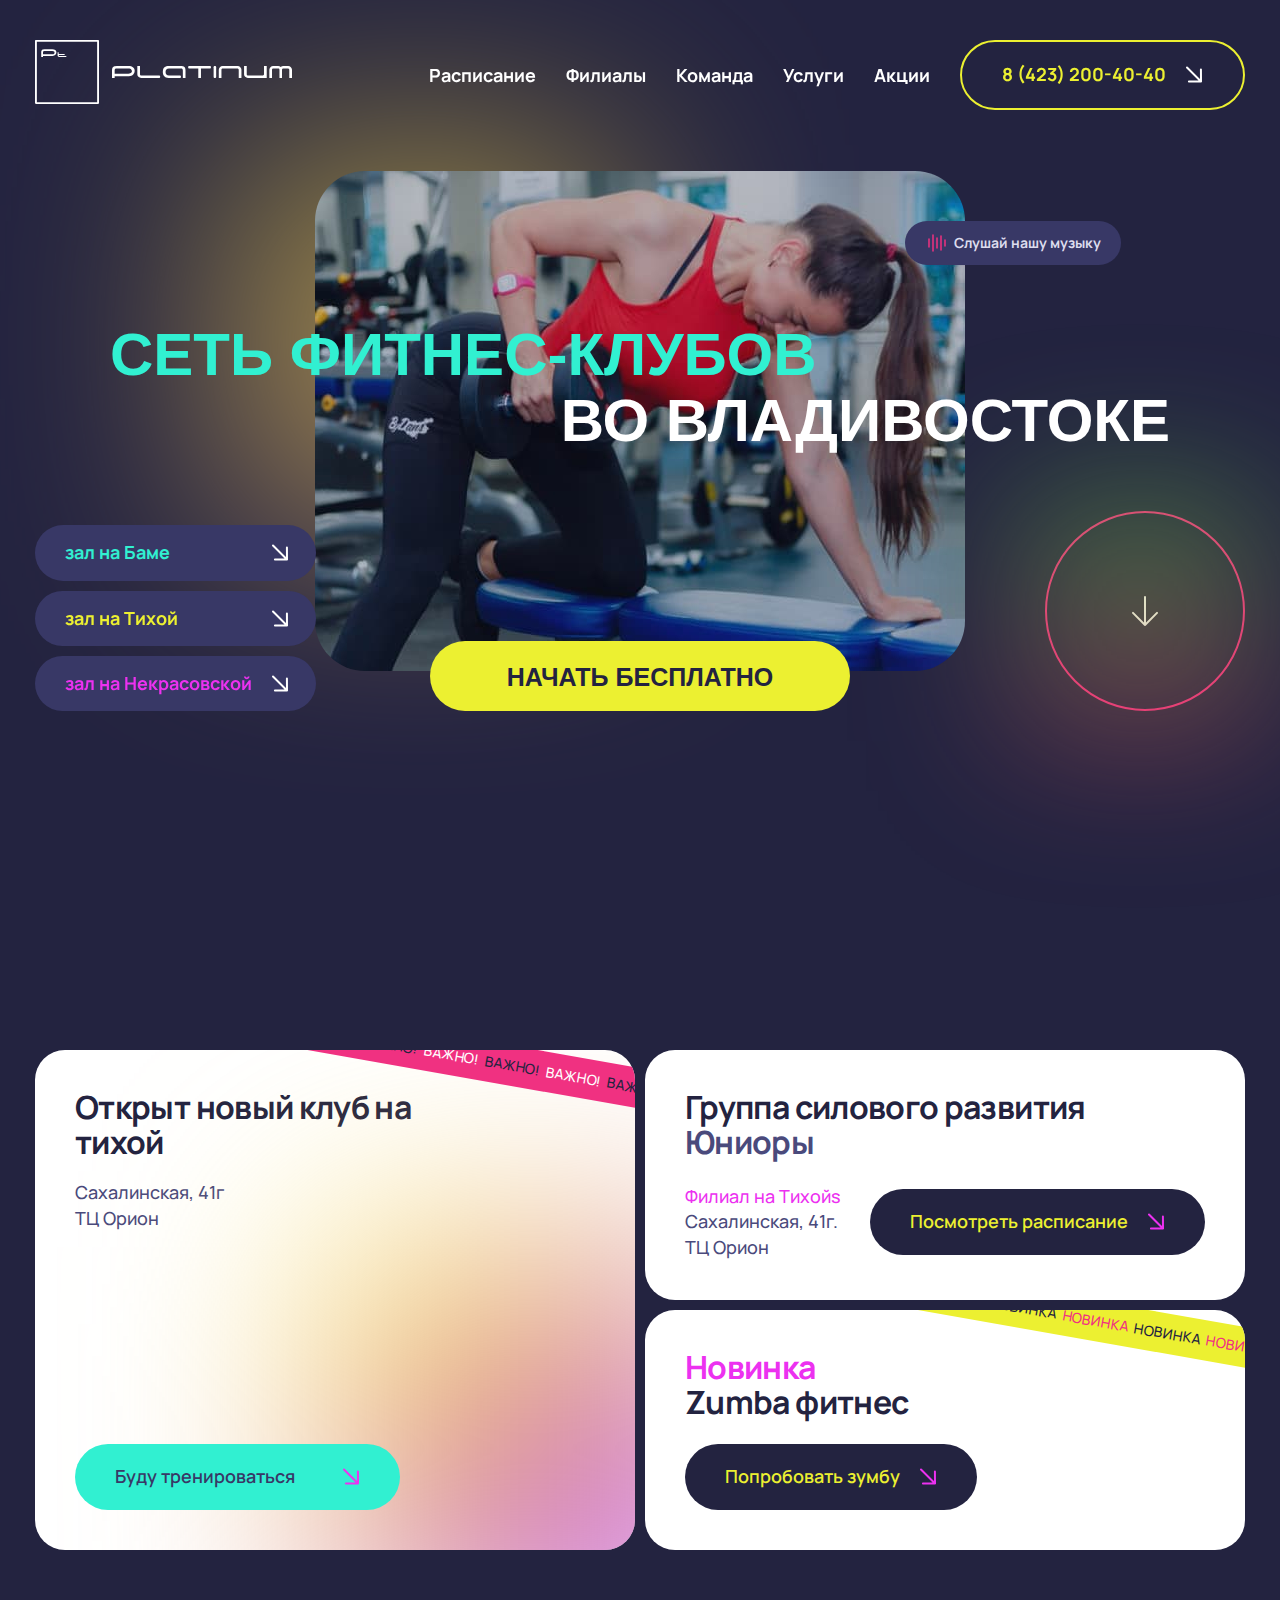
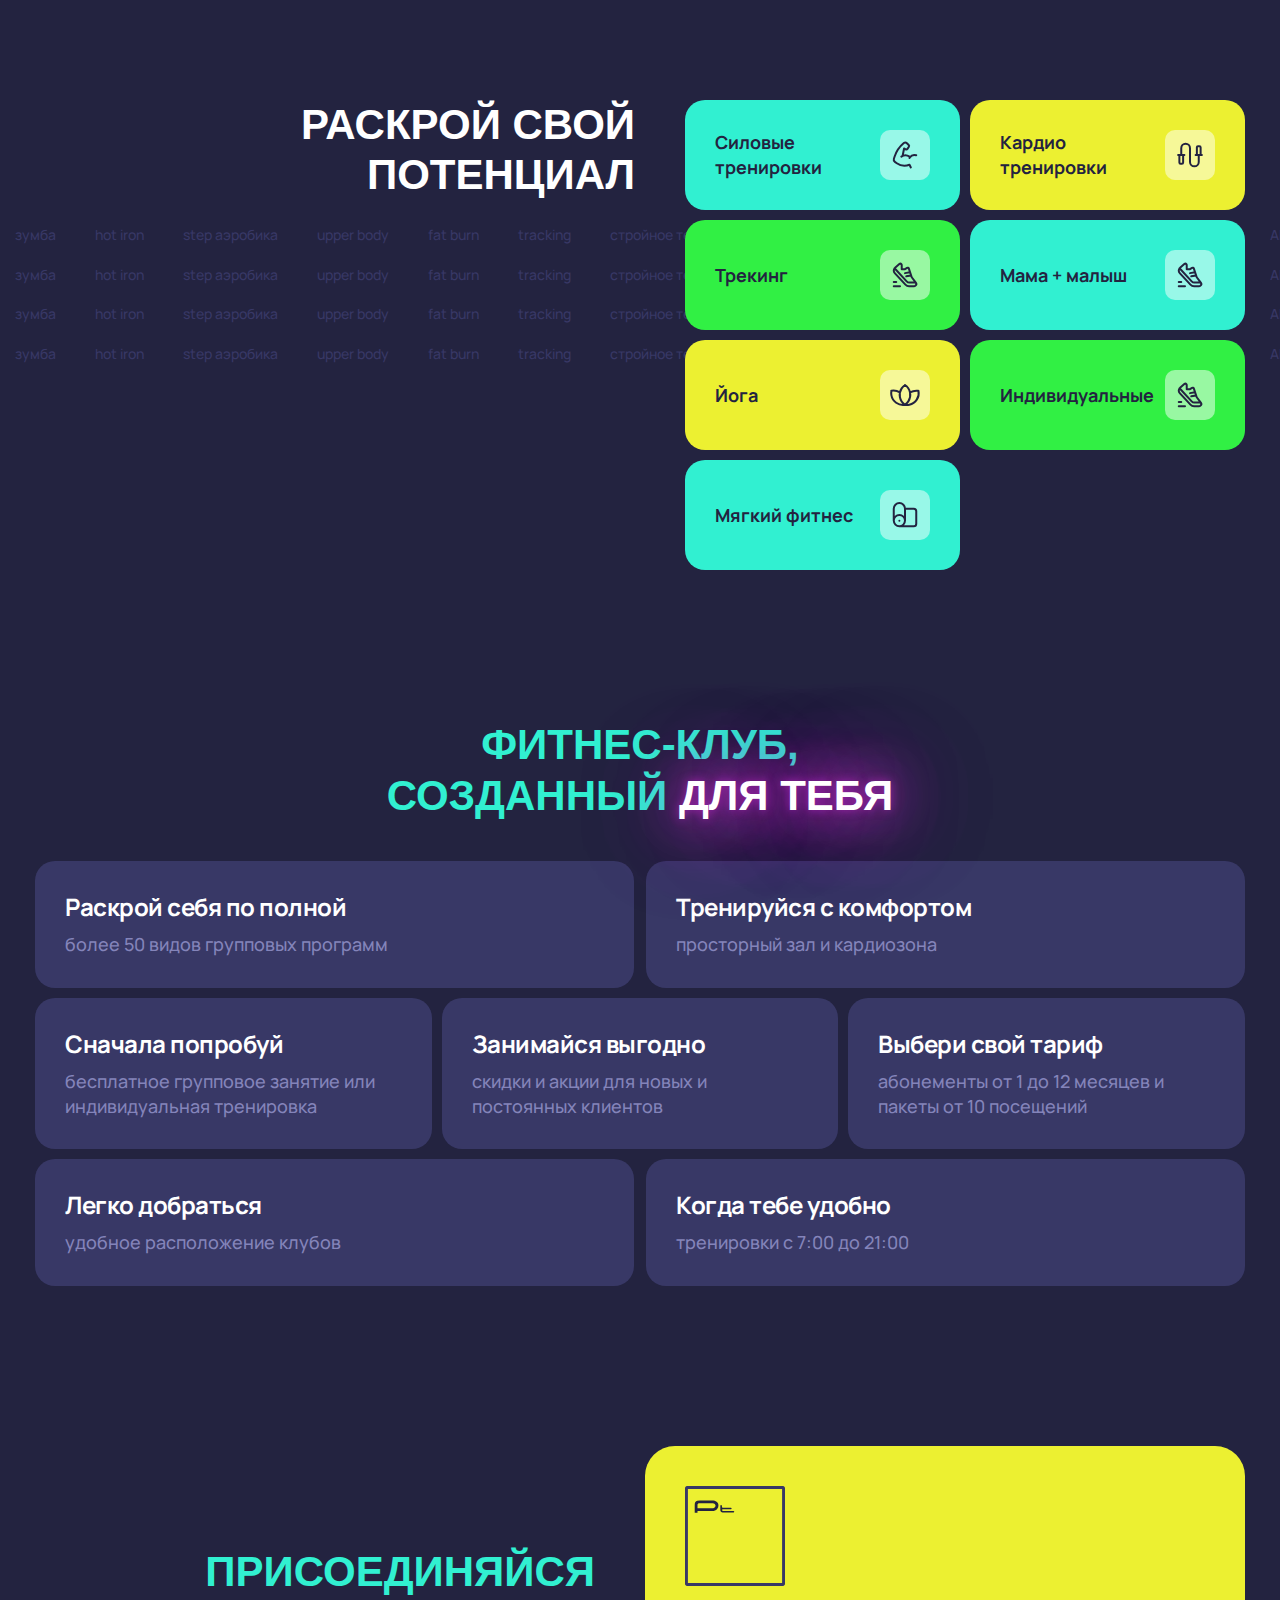
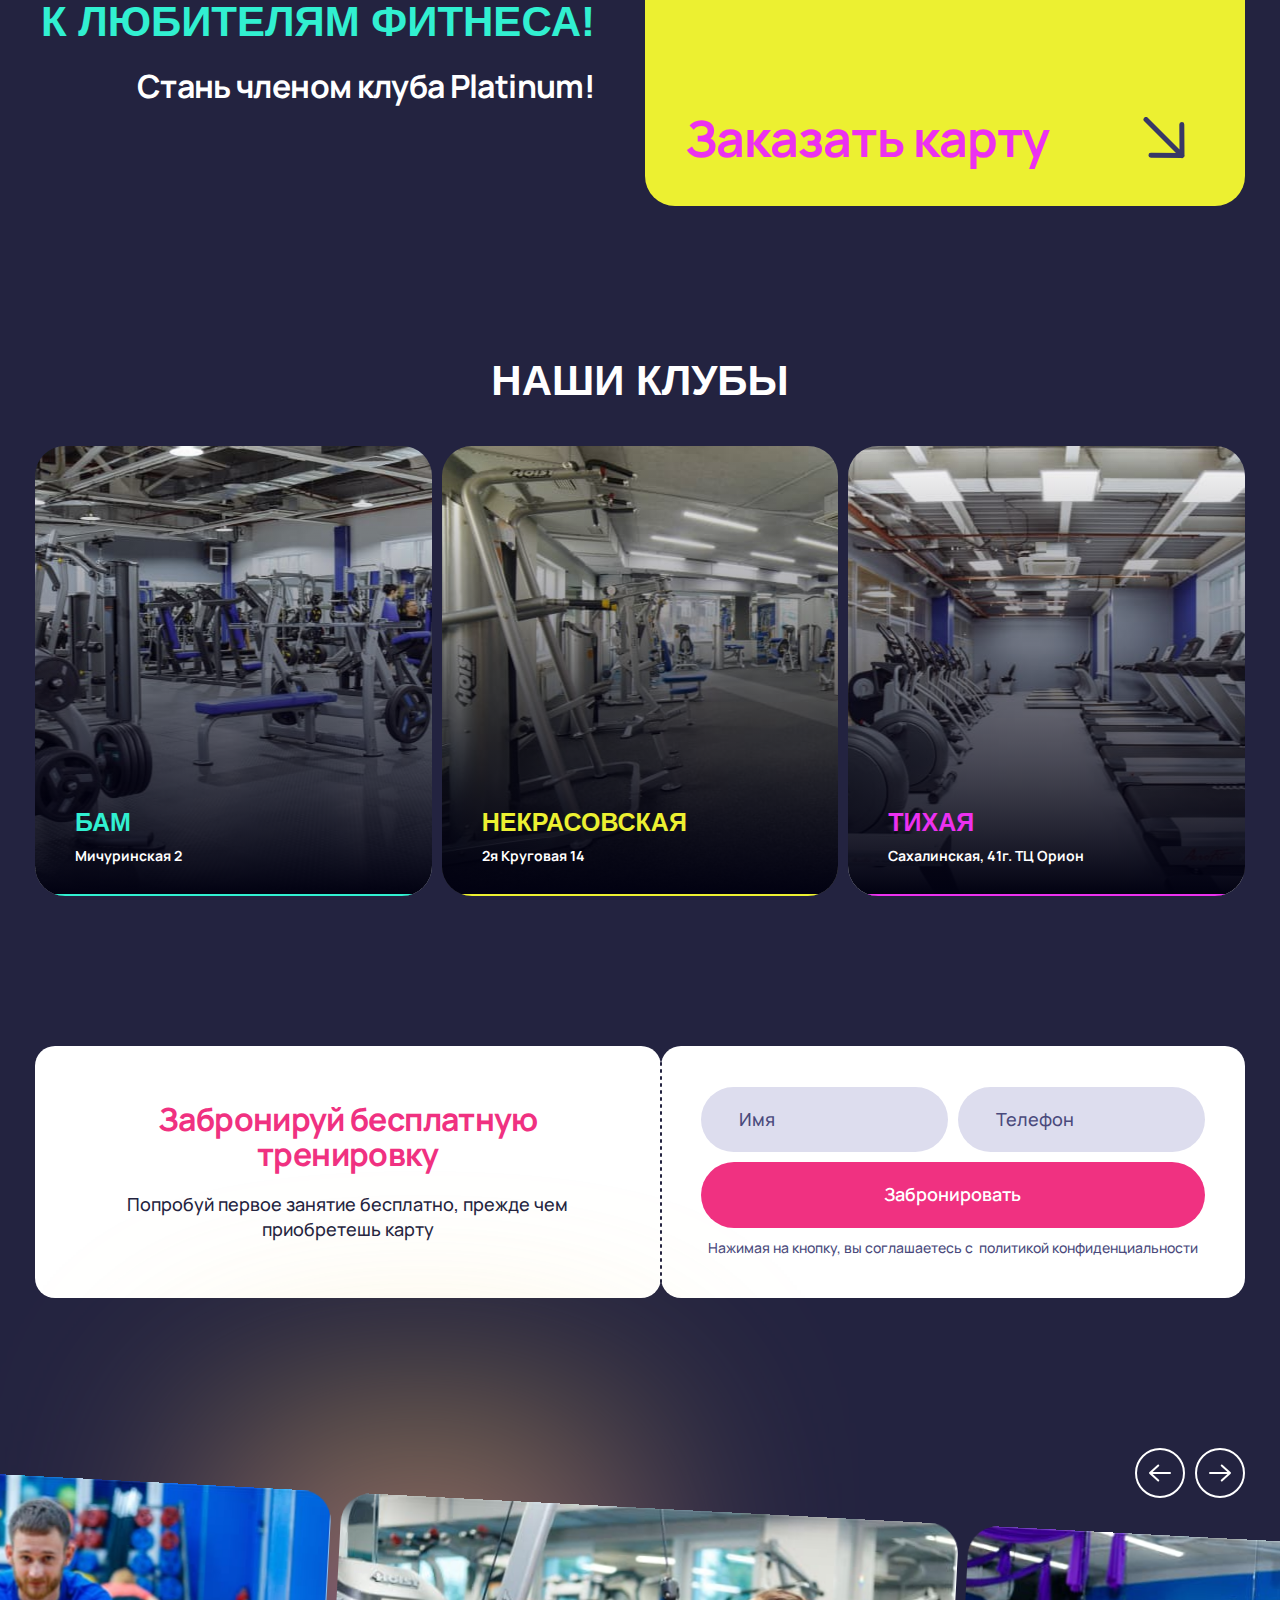
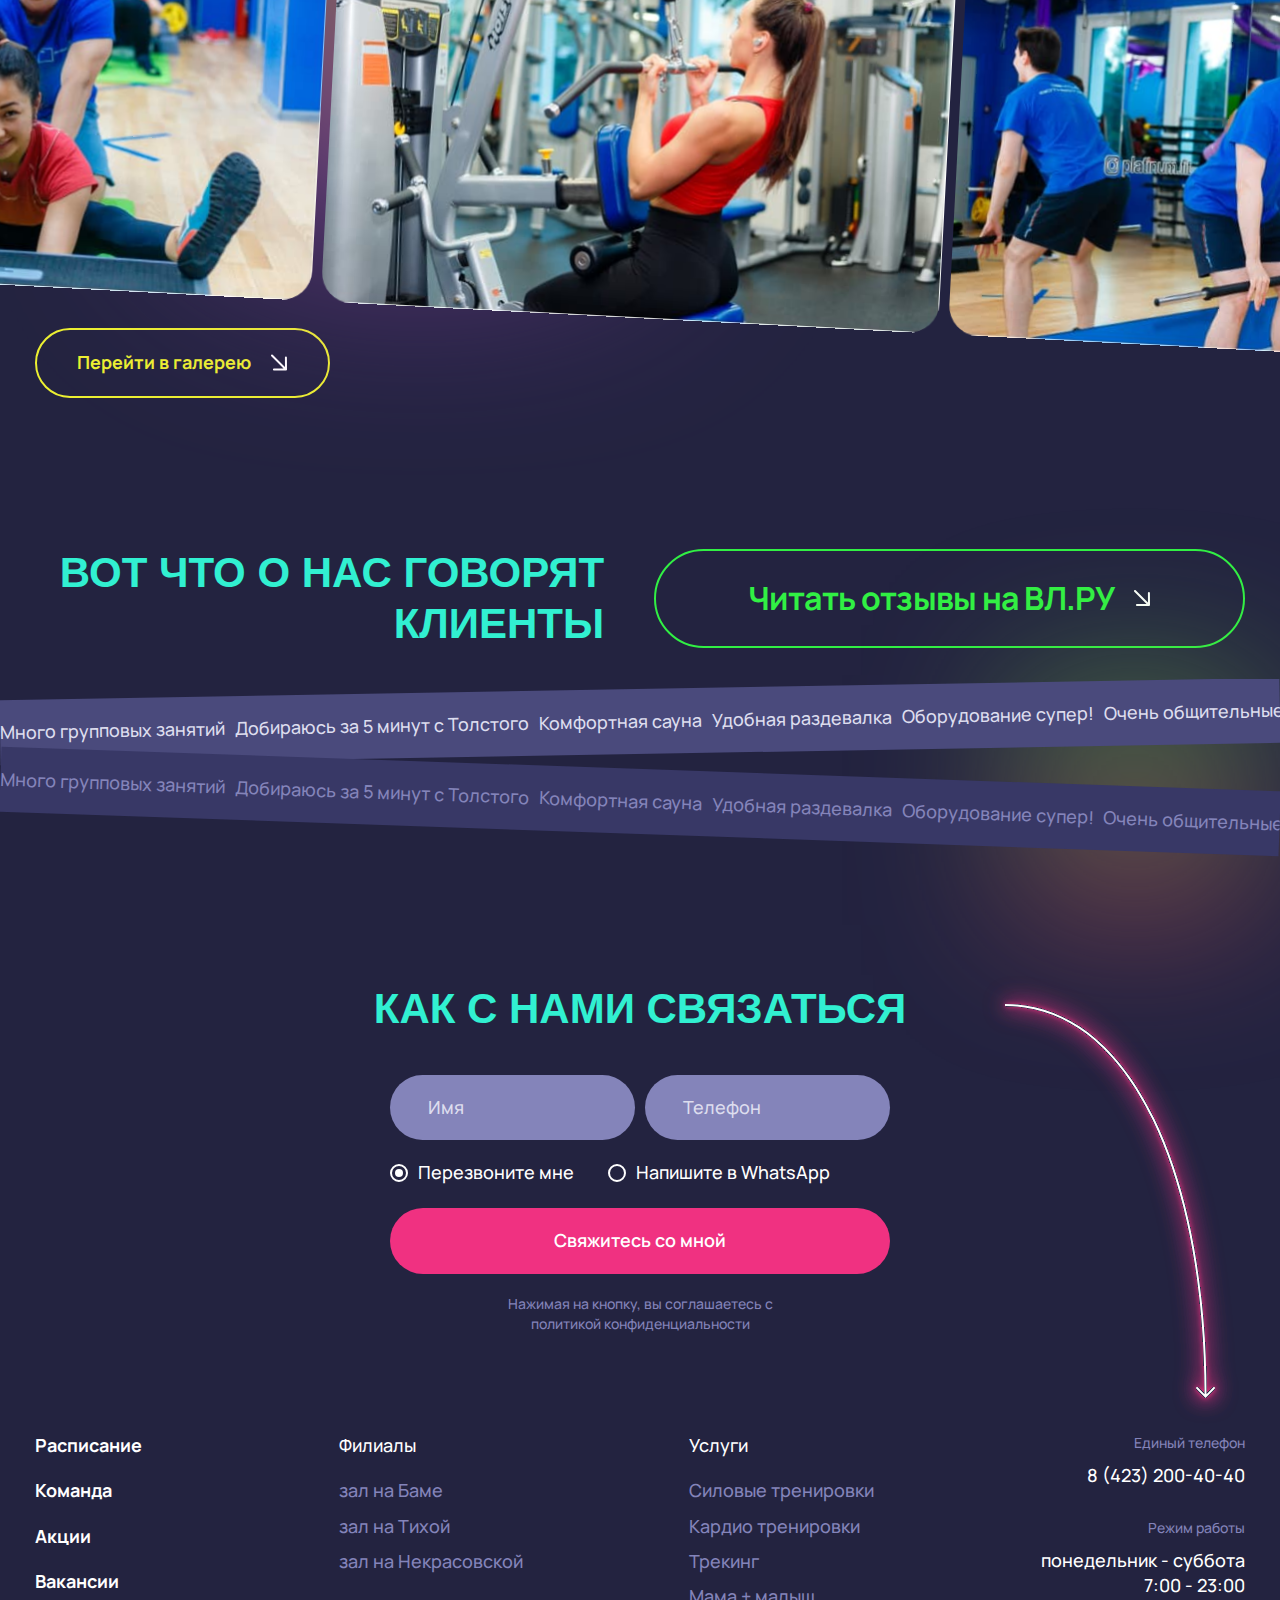
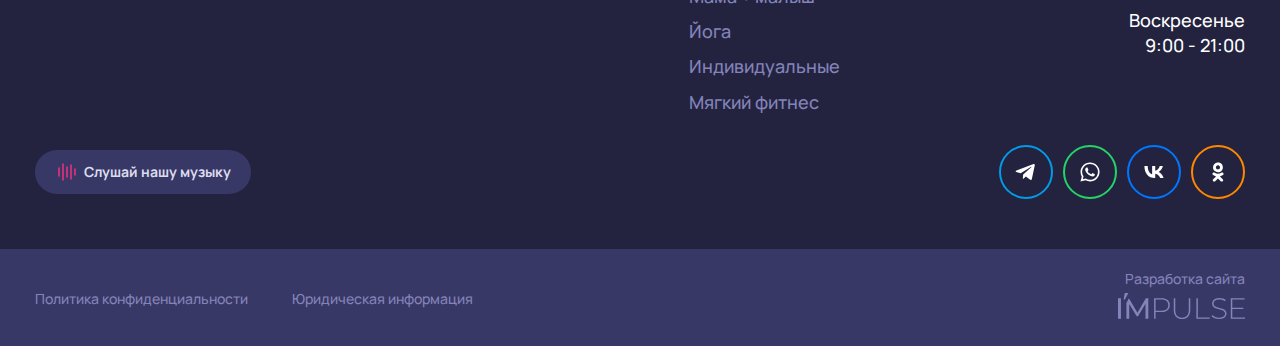
==== commit cec899df: "added blur shapes" ====
--- a/index.html
+++ b/index.html
@@ -4,7 +4,7 @@
 <head>
   <meta charset="UTF-8">
   <meta name="viewport" content="width=device-width, initial-scale=1.0">
-  <title>Document</title>
+  <title>Platinum</title>
   <link href="https://fonts.cdnfonts.com/css/conthrax" rel="stylesheet">
   <link rel="preconnect" href="https://fonts.googleapis.com">
   <link rel="preconnect" href="https://fonts.gstatic.com" crossorigin>
@@ -107,7 +107,7 @@
     <main class="main">
       <div class="top section">
         <div id="scene" class="scene">
-          <div class="blur"></div>
+          <div class="top-blur blur"></div>
         </div>
         <div class="container">
           <div class="top__inner">
@@ -600,7 +600,7 @@
               </a>
             </div>
           </div>
-          
+
         </div>
       </div>
       <div class="booking">
@@ -630,54 +630,57 @@
         </div>
       </div>
       <div id="gallery" class="gallery section-padding">
-        <div class="container gallery-buttons">
-          <div class="gallery-swiper-btn swiper-btn swiper-button-prev">
-            <svg width="50" height="50" viewBox="0 0 50 50" fill="none" xmlns="http://www.w3.org/2000/svg">
-              <path d="M35 25L15 25M15 25L23.25 17.5M15 25L23.25 32.5" stroke="white" stroke-width="2"
-                stroke-linecap="round" />
-              <rect x="1" y="1" width="48" height="48" rx="24" stroke="white" stroke-width="2" />
-            </svg>
-          </div>
-          <div class="gallery-swiper-btn swiper-btn swiper-button-next">
-            <svg width="50" height="50" viewBox="0 0 50 50" fill="none" xmlns="http://www.w3.org/2000/svg">
-              <path d="M15 25L35 25M35 25L26.75 32.5M35 25L26.75 17.5" stroke="white" stroke-width="2"
-                stroke-linecap="round" />
-              <rect x="1" y="1" width="48" height="48" rx="24" stroke="white" stroke-width="2" />
-            </svg>
-          </div>
-        </div>
-        <div class="gallery-swiper swiper">
-
-          <div class="swiper-wrapper">
-            <div class="gallery-swiper-slide swiper-slide">
-              <img class="gallery-swiper__img" src="images/gallery-1.jpg" alt="">
-            </div>
-            <div class="gallery-swiper-slide swiper-slide">
-              <img class="gallery-swiper__img" src="images/gallery-2.jpg" alt="">
-            </div>
-            <div class="gallery-swiper-slide swiper-slide">
-              <img class="gallery-swiper__img" src="images/gallery-3.jpg" alt="">
-            </div>
-            <div class="gallery-swiper-slide swiper-slide">
-              <img class="gallery-swiper__img" src="images/gallery-1.jpg" alt="">
-            </div>
-            <div class="gallery-swiper-slide swiper-slide">
-              <img class="gallery-swiper__img" src="images/gallery-2.jpg" alt="">
-            </div>
-            <div class="gallery-swiper-slide swiper-slide">
-              <img class="gallery-swiper__img" src="images/gallery-3.jpg" alt="">
-            </div>
-          </div>
-
-        </div>
-        <div class="container">
-          <a class="gallery-btn btn btn-transparent" href="#">
-            Перейти в галерею
-            <svg width="17" height="17" viewBox="0 0 17 17" fill="none" xmlns="http://www.w3.org/2000/svg">
-              <path d="M1 1.5L15 15.5M15 15.5L2.92105 15.4211M15 15.5L14.9211 3.42105" stroke="#ffffff" stroke-width="2"
-                stroke-linecap="round" />
-            </svg>
-          </a>
+        <div class="gallery-blur"></div>
+        <div class="gallery-wrapper">
+          <div class="container gallery-buttons">
+            <div class="gallery-swiper-btn swiper-btn swiper-button-prev">
+              <svg width="50" height="50" viewBox="0 0 50 50" fill="none" xmlns="http://www.w3.org/2000/svg">
+                <path d="M35 25L15 25M15 25L23.25 17.5M15 25L23.25 32.5" stroke="white" stroke-width="2"
+                  stroke-linecap="round" />
+                <rect x="1" y="1" width="48" height="48" rx="24" stroke="white" stroke-width="2" />
+              </svg>
+            </div>
+            <div class="gallery-swiper-btn swiper-btn swiper-button-next">
+              <svg width="50" height="50" viewBox="0 0 50 50" fill="none" xmlns="http://www.w3.org/2000/svg">
+                <path d="M15 25L35 25M35 25L26.75 32.5M35 25L26.75 17.5" stroke="white" stroke-width="2"
+                  stroke-linecap="round" />
+                <rect x="1" y="1" width="48" height="48" rx="24" stroke="white" stroke-width="2" />
+              </svg>
+            </div>
+          </div>
+          <div class="gallery-swiper swiper">
+
+            <div class="swiper-wrapper">
+              <div class="gallery-swiper-slide swiper-slide">
+                <img class="gallery-swiper__img" src="images/gallery-1.jpg" alt="">
+              </div>
+              <div class="gallery-swiper-slide swiper-slide">
+                <img class="gallery-swiper__img" src="images/gallery-2.jpg" alt="">
+              </div>
+              <div class="gallery-swiper-slide swiper-slide">
+                <img class="gallery-swiper__img" src="images/gallery-3.jpg" alt="">
+              </div>
+              <div class="gallery-swiper-slide swiper-slide">
+                <img class="gallery-swiper__img" src="images/gallery-1.jpg" alt="">
+              </div>
+              <div class="gallery-swiper-slide swiper-slide">
+                <img class="gallery-swiper__img" src="images/gallery-2.jpg" alt="">
+              </div>
+              <div class="gallery-swiper-slide swiper-slide">
+                <img class="gallery-swiper__img" src="images/gallery-3.jpg" alt="">
+              </div>
+            </div>
+
+          </div>
+          <div class="container">
+            <a class="gallery-btn btn btn-transparent" href="#">
+              Перейти в галерею
+              <svg width="17" height="17" viewBox="0 0 17 17" fill="none" xmlns="http://www.w3.org/2000/svg">
+                <path d="M1 1.5L15 15.5M15 15.5L2.92105 15.4211M15 15.5L14.9211 3.42105" stroke="#ffffff"
+                  stroke-width="2" stroke-linecap="round" />
+              </svg>
+            </a>
+          </div>
         </div>
       </div>
       <section class="reviews">
@@ -692,6 +695,7 @@
               </svg>
             </a>
           </div>
+          <div class="reviews-blur blur"></div>
         </div>
         <div class="reviews-marquee">
           <div class="theses-wrapper marquee__items items-wrap">
--- a/css/style.min.css
+++ b/css/style.min.css
@@ -1,3 +1,3 @@
 @font-face{font-family:swiper-icons;src:url("data:application/font-woff;charset=utf-8;base64, [base64]//wADZ2x5ZgAAAywAAADMAAAD2MHtryVoZWFkAAABbAAAADAAAAA2E2+eoWhoZWEAAAGcAAAAHwAAACQC9gDzaG10eAAAAigAAAAZAAAArgJkABFsb2NhAAAC0AAAAFoAAABaFQAUGG1heHAAAAG8AAAAHwAAACAAcABAbmFtZQAAA/gAAAE5AAACXvFdBwlwb3N0AAAFNAAAAGIAAACE5s74hXjaY2BkYGAAYpf5Hu/j+W2+MnAzMYDAzaX6QjD6/4//Bxj5GA8AuRwMYGkAPywL13jaY2BkYGA88P8Agx4j+/8fQDYfA1AEBWgDAIB2BOoAeNpjYGRgYNBh4GdgYgABEMnIABJzYNADCQAACWgAsQB42mNgYfzCOIGBlYGB0YcxjYGBwR1Kf2WQZGhhYGBiYGVmgAFGBiQQkOaawtDAoMBQxXjg/wEGPcYDDA4wNUA2CCgwsAAAO4EL6gAAeNpj2M0gyAACqxgGNWBkZ2D4/wMA+xkDdgAAAHjaY2BgYGaAYBkGRgYQiAHyGMF8FgYHIM3DwMHABGQrMOgyWDLEM1T9/w8UBfEMgLzE////P/5//f/V/xv+r4eaAAeMbAxwIUYmIMHEgKYAYjUcsDAwsLKxc3BycfPw8jEQA/[base64]/uznmfPFBNODM2K7MTQ45YEAZqGP81AmGGcF3iPqOop0r1SPTaTbVkfUe4HXj97wYE+yNwWYxwWu4v1ugWHgo3S1XdZEVqWM7ET0cfnLGxWfkgR42o2PvWrDMBSFj/IHLaF0zKjRgdiVMwScNRAoWUoH78Y2icB/yIY09An6AH2Bdu/UB+yxopYshQiEvnvu0dURgDt8QeC8PDw7Fpji3fEA4z/PEJ6YOB5hKh4dj3EvXhxPqH/SKUY3rJ7srZ4FZnh1PMAtPhwP6fl2PMJMPDgeQ4rY8YT6Gzao0eAEA409DuggmTnFnOcSCiEiLMgxCiTI6Cq5DZUd3Qmp10vO0LaLTd2cjN4fOumlc7lUYbSQcZFkutRG7g6JKZKy0RmdLY680CDnEJ+UMkpFFe1RN7nxdVpXrC4aTtnaurOnYercZg2YVmLN/d/gczfEimrE/fs/bOuq29Zmn8tloORaXgZgGa78yO9/cnXm2BpaGvq25Dv9S4E9+5SIc9PqupJKhYFSSl47+Qcr1mYNAAAAeNptw0cKwkAAAMDZJA8Q7OUJvkLsPfZ6zFVERPy8qHh2YER+3i/BP83vIBLLySsoKimrqKqpa2hp6+jq6RsYGhmbmJqZSy0sraxtbO3sHRydnEMU4uR6yx7JJXveP7WrDycAAAAAAAH//wACeNpjYGRgYOABYhkgZgJCZgZNBkYGLQZtIJsFLMYAAAw3ALgAeNolizEKgDAQBCchRbC2sFER0YD6qVQiBCv/H9ezGI6Z5XBAw8CBK/m5iQQVauVbXLnOrMZv2oLdKFa8Pjuru2hJzGabmOSLzNMzvutpB3N42mNgZGBg4GKQYzBhYMxJLMlj4GBgAYow/P/PAJJhLM6sSoWKfWCAAwDAjgbRAAB42mNgYGBkAIIbCZo5IPrmUn0hGA0AO8EFTQAA");font-weight:400;font-style:normal}:root{--swiper-theme-color:#007aff}.swiper{margin-left:auto;margin-right:auto;position:relative;overflow:hidden;list-style:none;padding:0;z-index:1}.swiper-vertical>.swiper-wrapper{-webkit-box-orient:vertical;-webkit-box-direction:normal;-ms-flex-direction:column;flex-direction:column}.swiper-wrapper{position:relative;width:100%;height:100%;z-index:1;display:-webkit-box;display:-ms-flexbox;display:flex;-webkit-transition-property:-webkit-transform;transition-property:-webkit-transform;-o-transition-property:transform;transition-property:transform;transition-property:transform, -webkit-transform;-webkit-box-sizing:content-box;box-sizing:content-box}.swiper-android .swiper-slide,.swiper-wrapper{-webkit-transform:translate3d(0px, 0, 0);transform:translate3d(0px, 0, 0)}.swiper-pointer-events{-ms-touch-action:pan-y;touch-action:pan-y}.swiper-pointer-events.swiper-vertical{-ms-touch-action:pan-x;touch-action:pan-x}.swiper-slide{-ms-flex-negative:0;flex-shrink:0;width:100%;height:100%;position:relative;-webkit-transition-property:-webkit-transform;transition-property:-webkit-transform;-o-transition-property:transform;transition-property:transform;transition-property:transform, -webkit-transform}.swiper-slide-invisible-blank{visibility:hidden}.swiper-autoheight,.swiper-autoheight .swiper-slide{height:auto}.swiper-autoheight .swiper-wrapper{-webkit-box-align:start;-ms-flex-align:start;align-items:flex-start;-webkit-transition-property:height,-webkit-transform;transition-property:height,-webkit-transform;-o-transition-property:transform,height;transition-property:transform,height;transition-property:transform,height,-webkit-transform}.swiper-backface-hidden .swiper-slide{-webkit-transform:translateZ(0);transform:translateZ(0);-webkit-backface-visibility:hidden;backface-visibility:hidden}.swiper-3d,.swiper-3d.swiper-css-mode .swiper-wrapper{-webkit-perspective:1200px;perspective:1200px}.swiper-3d .swiper-cube-shadow,.swiper-3d .swiper-slide,.swiper-3d .swiper-slide-shadow,.swiper-3d .swiper-slide-shadow-bottom,.swiper-3d .swiper-slide-shadow-left,.swiper-3d .swiper-slide-shadow-right,.swiper-3d .swiper-slide-shadow-top,.swiper-3d .swiper-wrapper{-webkit-transform-style:preserve-3d;transform-style:preserve-3d}.swiper-3d .swiper-slide-shadow,.swiper-3d .swiper-slide-shadow-bottom,.swiper-3d .swiper-slide-shadow-left,.swiper-3d .swiper-slide-shadow-right,.swiper-3d .swiper-slide-shadow-top{position:absolute;left:0;top:0;width:100%;height:100%;pointer-events:none;z-index:10}.swiper-3d .swiper-slide-shadow{background:rgba(0,0,0,0.15)}.swiper-3d .swiper-slide-shadow-left{background-image:-webkit-gradient(linear, right top, left top, from(rgba(0,0,0,0.5)), to(rgba(0,0,0,0)));background-image:-o-linear-gradient(right, rgba(0,0,0,0.5), rgba(0,0,0,0));background-image:linear-gradient(to left, rgba(0,0,0,0.5), rgba(0,0,0,0))}.swiper-3d .swiper-slide-shadow-right{background-image:-webkit-gradient(linear, left top, right top, from(rgba(0,0,0,0.5)), to(rgba(0,0,0,0)));background-image:-o-linear-gradient(left, rgba(0,0,0,0.5), rgba(0,0,0,0));background-image:linear-gradient(to right, rgba(0,0,0,0.5), rgba(0,0,0,0))}.swiper-3d .swiper-slide-shadow-top{background-image:-webkit-gradient(linear, left bottom, left top, from(rgba(0,0,0,0.5)), to(rgba(0,0,0,0)));background-image:-o-linear-gradient(bottom, rgba(0,0,0,0.5), rgba(0,0,0,0));background-image:linear-gradient(to top, rgba(0,0,0,0.5), rgba(0,0,0,0))}.swiper-3d .swiper-slide-shadow-bottom{background-image:-webkit-gradient(linear, left top, left bottom, from(rgba(0,0,0,0.5)), to(rgba(0,0,0,0)));background-image:-o-linear-gradient(top, rgba(0,0,0,0.5), rgba(0,0,0,0));background-image:linear-gradient(to bottom, rgba(0,0,0,0.5), rgba(0,0,0,0))}.swiper-css-mode>.swiper-wrapper{overflow:auto;scrollbar-width:none;-ms-overflow-style:none}.swiper-css-mode>.swiper-wrapper::-webkit-scrollbar{display:none}.swiper-css-mode>.swiper-wrapper>.swiper-slide{scroll-snap-align:start start}.swiper-horizontal.swiper-css-mode>.swiper-wrapper{-webkit-scroll-snap-type:x mandatory;-ms-scroll-snap-type:x mandatory;scroll-snap-type:x mandatory}.swiper-vertical.swiper-css-mode>.swiper-wrapper{-webkit-scroll-snap-type:y mandatory;-ms-scroll-snap-type:y mandatory;scroll-snap-type:y mandatory}.swiper-centered>.swiper-wrapper::before{content:'';-ms-flex-negative:0;flex-shrink:0;-webkit-box-ordinal-group:10000;-ms-flex-order:9999;order:9999}.swiper-centered.swiper-horizontal>.swiper-wrapper>.swiper-slide:first-child{-webkit-margin-start:var(--swiper-centered-offset-before);margin-inline-start:var(--swiper-centered-offset-before)}.swiper-centered.swiper-horizontal>.swiper-wrapper::before{height:100%;min-height:1px;width:var(--swiper-centered-offset-after)}.swiper-centered.swiper-vertical>.swiper-wrapper>.swiper-slide:first-child{-webkit-margin-before:var(--swiper-centered-offset-before);margin-block-start:var(--swiper-centered-offset-before)}.swiper-centered.swiper-vertical>.swiper-wrapper::before{width:100%;min-width:1px;height:var(--swiper-centered-offset-after)}.swiper-centered>.swiper-wrapper>.swiper-slide{scroll-snap-align:center center;scroll-snap-stop:always}.swiper-virtual .swiper-slide{-webkit-backface-visibility:hidden;-webkit-transform:translateZ(0);transform:translateZ(0)}.swiper-virtual.swiper-css-mode .swiper-wrapper::after{content:'';position:absolute;left:0;top:0;pointer-events:none}.swiper-virtual.swiper-css-mode.swiper-horizontal .swiper-wrapper::after{height:1px;width:var(--swiper-virtual-size)}.swiper-virtual.swiper-css-mode.swiper-vertical .swiper-wrapper::after{width:1px;height:var(--swiper-virtual-size)}:root{--swiper-navigation-size:44px}.swiper-button-next,.swiper-button-prev{position:absolute;top:50%;width:calc(var(--swiper-navigation-size)/ 44 * 27);height:var(--swiper-navigation-size);margin-top:calc(0px - (var(--swiper-navigation-size)/ 2));z-index:10;cursor:pointer;display:-webkit-box;display:-ms-flexbox;display:flex;-webkit-box-align:center;-ms-flex-align:center;align-items:center;-webkit-box-pack:center;-ms-flex-pack:center;justify-content:center;color:var(--swiper-navigation-color, var(--swiper-theme-color))}.swiper-button-next.swiper-button-disabled,.swiper-button-prev.swiper-button-disabled{opacity:.35;cursor:auto;pointer-events:none}.swiper-button-next.swiper-button-hidden,.swiper-button-prev.swiper-button-hidden{opacity:0;cursor:auto;pointer-events:none}.swiper-navigation-disabled .swiper-button-next,.swiper-navigation-disabled .swiper-button-prev{display:none !important}.swiper-button-next:after,.swiper-button-prev:after{font-family:swiper-icons;font-size:var(--swiper-navigation-size);text-transform:none !important;letter-spacing:0;font-variant:initial;line-height:1}.swiper-button-prev,.swiper-rtl .swiper-button-next{left:10px;right:auto}.swiper-button-prev:after,.swiper-rtl .swiper-button-next:after{content:'prev'}.swiper-button-next,.swiper-rtl .swiper-button-prev{right:10px;left:auto}.swiper-button-next:after,.swiper-rtl .swiper-button-prev:after{content:'next'}.swiper-button-lock{display:none}.swiper-pagination{position:absolute;text-align:center;-webkit-transition:.3s opacity;-o-transition:.3s opacity;transition:.3s opacity;-webkit-transform:translate3d(0, 0, 0);transform:translate3d(0, 0, 0);z-index:10}.swiper-pagination.swiper-pagination-hidden{opacity:0}.swiper-pagination-disabled>.swiper-pagination,.swiper-pagination.swiper-pagination-disabled{display:none !important}.swiper-horizontal>.swiper-pagination-bullets,.swiper-pagination-bullets.swiper-pagination-horizontal,.swiper-pagination-custom,.swiper-pagination-fraction{bottom:10px;left:0;width:100%}.swiper-pagination-bullets-dynamic{overflow:hidden;font-size:0}.swiper-pagination-bullets-dynamic .swiper-pagination-bullet{-webkit-transform:scale(0.33);-ms-transform:scale(0.33);transform:scale(0.33);position:relative}.swiper-pagination-bullets-dynamic .swiper-pagination-bullet-active{-webkit-transform:scale(1);-ms-transform:scale(1);transform:scale(1)}.swiper-pagination-bullets-dynamic .swiper-pagination-bullet-active-main{-webkit-transform:scale(1);-ms-transform:scale(1);transform:scale(1)}.swiper-pagination-bullets-dynamic .swiper-pagination-bullet-active-prev{-webkit-transform:scale(0.66);-ms-transform:scale(0.66);transform:scale(0.66)}.swiper-pagination-bullets-dynamic .swiper-pagination-bullet-active-prev-prev{-webkit-transform:scale(0.33);-ms-transform:scale(0.33);transform:scale(0.33)}.swiper-pagination-bullets-dynamic .swiper-pagination-bullet-active-next{-webkit-transform:scale(0.66);-ms-transform:scale(0.66);transform:scale(0.66)}.swiper-pagination-bullets-dynamic .swiper-pagination-bullet-active-next-next{-webkit-transform:scale(0.33);-ms-transform:scale(0.33);transform:scale(0.33)}.swiper-pagination-bullet{width:var(--swiper-pagination-bullet-width, var(--swiper-pagination-bullet-size, 8px));height:var(--swiper-pagination-bullet-height, var(--swiper-pagination-bullet-size, 8px));display:inline-block;border-radius:50%;background:var(--swiper-pagination-bullet-inactive-color, #000);opacity:var(--swiper-pagination-bullet-inactive-opacity, 0.2)}button.swiper-pagination-bullet{border:none;margin:0;padding:0;-webkit-box-shadow:none;box-shadow:none;-webkit-appearance:none;-moz-appearance:none;appearance:none}.swiper-pagination-clickable .swiper-pagination-bullet{cursor:pointer}.swiper-pagination-bullet:only-child{display:none !important}.swiper-pagination-bullet-active{opacity:var(--swiper-pagination-bullet-opacity, 1);background:var(--swiper-pagination-color, var(--swiper-theme-color))}.swiper-pagination-vertical.swiper-pagination-bullets,.swiper-vertical>.swiper-pagination-bullets{right:10px;top:50%;-webkit-transform:translate3d(0px, -50%, 0);transform:translate3d(0px, -50%, 0)}.swiper-pagination-vertical.swiper-pagination-bullets .swiper-pagination-bullet,.swiper-vertical>.swiper-pagination-bullets .swiper-pagination-bullet{margin:var(--swiper-pagination-bullet-vertical-gap, 6px) 0;display:block}.swiper-pagination-vertical.swiper-pagination-bullets.swiper-pagination-bullets-dynamic,.swiper-vertical>.swiper-pagination-bullets.swiper-pagination-bullets-dynamic{top:50%;-webkit-transform:translateY(-50%);-ms-transform:translateY(-50%);transform:translateY(-50%);width:8px}.swiper-pagination-vertical.swiper-pagination-bullets.swiper-pagination-bullets-dynamic .swiper-pagination-bullet,.swiper-vertical>.swiper-pagination-bullets.swiper-pagination-bullets-dynamic .swiper-pagination-bullet{display:inline-block;-webkit-transition:.2s transform,.2s top;-o-transition:.2s transform,.2s top;transition:.2s transform,.2s top}.swiper-horizontal>.swiper-pagination-bullets .swiper-pagination-bullet,.swiper-pagination-horizontal.swiper-pagination-bullets .swiper-pagination-bullet{margin:0 var(--swiper-pagination-bullet-horizontal-gap, 4px)}.swiper-horizontal>.swiper-pagination-bullets.swiper-pagination-bullets-dynamic,.swiper-pagination-horizontal.swiper-pagination-bullets.swiper-pagination-bullets-dynamic{left:50%;-webkit-transform:translateX(-50%);-ms-transform:translateX(-50%);transform:translateX(-50%);white-space:nowrap}.swiper-horizontal>.swiper-pagination-bullets.swiper-pagination-bullets-dynamic .swiper-pagination-bullet,.swiper-pagination-horizontal.swiper-pagination-bullets.swiper-pagination-bullets-dynamic .swiper-pagination-bullet{-webkit-transition:.2s transform,.2s left;-o-transition:.2s transform,.2s left;transition:.2s transform,.2s left}.swiper-horizontal.swiper-rtl>.swiper-pagination-bullets-dynamic .swiper-pagination-bullet{-webkit-transition:.2s transform,.2s right;-o-transition:.2s transform,.2s right;transition:.2s transform,.2s right}.swiper-pagination-progressbar{background:rgba(0,0,0,0.25);position:absolute}.swiper-pagination-progressbar .swiper-pagination-progressbar-fill{background:var(--swiper-pagination-color, var(--swiper-theme-color));position:absolute;left:0;top:0;width:100%;height:100%;-webkit-transform:scale(0);-ms-transform:scale(0);transform:scale(0);-webkit-transform-origin:left top;-ms-transform-origin:left top;transform-origin:left top}.swiper-rtl .swiper-pagination-progressbar .swiper-pagination-progressbar-fill{-webkit-transform-origin:right top;-ms-transform-origin:right top;transform-origin:right top}.swiper-horizontal>.swiper-pagination-progressbar,.swiper-pagination-progressbar.swiper-pagination-horizontal,.swiper-pagination-progressbar.swiper-pagination-vertical.swiper-pagination-progressbar-opposite,.swiper-vertical>.swiper-pagination-progressbar.swiper-pagination-progressbar-opposite{width:100%;height:4px;left:0;top:0}.swiper-horizontal>.swiper-pagination-progressbar.swiper-pagination-progressbar-opposite,.swiper-pagination-progressbar.swiper-pagination-horizontal.swiper-pagination-progressbar-opposite,.swiper-pagination-progressbar.swiper-pagination-vertical,.swiper-vertical>.swiper-pagination-progressbar{width:4px;height:100%;left:0;top:0}.swiper-pagination-lock{display:none}.swiper-scrollbar{border-radius:10px;position:relative;-ms-touch-action:none;background:rgba(0,0,0,0.1)}.swiper-scrollbar-disabled>.swiper-scrollbar,.swiper-scrollbar.swiper-scrollbar-disabled{display:none !important}.swiper-horizontal>.swiper-scrollbar,.swiper-scrollbar.swiper-scrollbar-horizontal{position:absolute;left:1%;bottom:3px;z-index:50;height:5px;width:98%}.swiper-scrollbar.swiper-scrollbar-vertical,.swiper-vertical>.swiper-scrollbar{position:absolute;right:3px;top:1%;z-index:50;width:5px;height:98%}.swiper-scrollbar-drag{height:100%;width:100%;position:relative;background:rgba(0,0,0,0.5);border-radius:10px;left:0;top:0}.swiper-scrollbar-cursor-drag{cursor:move}.swiper-scrollbar-lock{display:none}.swiper-zoom-container{width:100%;height:100%;display:-webkit-box;display:-ms-flexbox;display:flex;-webkit-box-pack:center;-ms-flex-pack:center;justify-content:center;-webkit-box-align:center;-ms-flex-align:center;align-items:center;text-align:center}.swiper-zoom-container>canvas,.swiper-zoom-container>img,.swiper-zoom-container>svg{max-width:100%;max-height:100%;-o-object-fit:contain;object-fit:contain}.swiper-slide-zoomed{cursor:move}.swiper-lazy-preloader{width:42px;height:42px;position:absolute;left:50%;top:50%;margin-left:-21px;margin-top:-21px;z-index:10;-webkit-transform-origin:50%;-ms-transform-origin:50%;transform-origin:50%;-webkit-box-sizing:border-box;box-sizing:border-box;border:4px solid var(--swiper-preloader-color, var(--swiper-theme-color));border-radius:50%;border-top-color:transparent}.swiper-watch-progress .swiper-slide-visible .swiper-lazy-preloader,.swiper:not(.swiper-watch-progress) .swiper-lazy-preloader{-webkit-animation:swiper-preloader-spin 1s infinite linear;animation:swiper-preloader-spin 1s infinite linear}.swiper-lazy-preloader-white{--swiper-preloader-color:#fff}.swiper-lazy-preloader-black{--swiper-preloader-color:#000}@-webkit-keyframes swiper-preloader-spin{0%{-webkit-transform:rotate(0deg);transform:rotate(0deg)}100%{-webkit-transform:rotate(360deg);transform:rotate(360deg)}}@keyframes swiper-preloader-spin{0%{-webkit-transform:rotate(0deg);transform:rotate(0deg)}100%{-webkit-transform:rotate(360deg);transform:rotate(360deg)}}.swiper .swiper-notification{position:absolute;left:0;top:0;pointer-events:none;opacity:0;z-index:-1000}.swiper-free-mode>.swiper-wrapper{-webkit-transition-timing-function:ease-out;-o-transition-timing-function:ease-out;transition-timing-function:ease-out;margin:0 auto}.swiper-grid>.swiper-wrapper{-ms-flex-wrap:wrap;flex-wrap:wrap}.swiper-grid-column>.swiper-wrapper{-ms-flex-wrap:wrap;flex-wrap:wrap;-webkit-box-orient:vertical;-webkit-box-direction:normal;-ms-flex-direction:column;flex-direction:column}.swiper-fade.swiper-free-mode .swiper-slide{-webkit-transition-timing-function:ease-out;-o-transition-timing-function:ease-out;transition-timing-function:ease-out}.swiper-fade .swiper-slide{pointer-events:none;-webkit-transition-property:opacity;-o-transition-property:opacity;transition-property:opacity}.swiper-fade .swiper-slide .swiper-slide{pointer-events:none}.swiper-fade .swiper-slide-active,.swiper-fade .swiper-slide-active .swiper-slide-active{pointer-events:auto}.swiper-cube{overflow:visible}.swiper-cube .swiper-slide{pointer-events:none;-webkit-backface-visibility:hidden;backface-visibility:hidden;z-index:1;visibility:hidden;-webkit-transform-origin:0 0;-ms-transform-origin:0 0;transform-origin:0 0;width:100%;height:100%}.swiper-cube .swiper-slide .swiper-slide{pointer-events:none}.swiper-cube.swiper-rtl .swiper-slide{-webkit-transform-origin:100% 0;-ms-transform-origin:100% 0;transform-origin:100% 0}.swiper-cube .swiper-slide-active,.swiper-cube .swiper-slide-active .swiper-slide-active{pointer-events:auto}.swiper-cube .swiper-slide-active,.swiper-cube .swiper-slide-next,.swiper-cube .swiper-slide-next+.swiper-slide,.swiper-cube .swiper-slide-prev{pointer-events:auto;visibility:visible}.swiper-cube .swiper-slide-shadow-bottom,.swiper-cube .swiper-slide-shadow-left,.swiper-cube .swiper-slide-shadow-right,.swiper-cube .swiper-slide-shadow-top{z-index:0;-webkit-backface-visibility:hidden;backface-visibility:hidden}.swiper-cube .swiper-cube-shadow{position:absolute;left:0;bottom:0px;width:100%;height:100%;opacity:.6;z-index:0}.swiper-cube .swiper-cube-shadow:before{content:'';background:#000;position:absolute;left:0;top:0;bottom:0;right:0;-webkit-filter:blur(50px);filter:blur(50px)}.swiper-flip{overflow:visible}.swiper-flip .swiper-slide{pointer-events:none;-webkit-backface-visibility:hidden;backface-visibility:hidden;z-index:1}.swiper-flip .swiper-slide .swiper-slide{pointer-events:none}.swiper-flip .swiper-slide-active,.swiper-flip .swiper-slide-active .swiper-slide-active{pointer-events:auto}.swiper-flip .swiper-slide-shadow-bottom,.swiper-flip .swiper-slide-shadow-left,.swiper-flip .swiper-slide-shadow-right,.swiper-flip .swiper-slide-shadow-top{z-index:0;-webkit-backface-visibility:hidden;backface-visibility:hidden}.swiper-creative .swiper-slide{-webkit-backface-visibility:hidden;backface-visibility:hidden;overflow:hidden;-webkit-transition-property:opacity,height,-webkit-transform;transition-property:opacity,height,-webkit-transform;-o-transition-property:transform,opacity,height;transition-property:transform,opacity,height;transition-property:transform,opacity,height,-webkit-transform}.swiper-cards{overflow:visible}.swiper-cards .swiper-slide{-webkit-transform-origin:center bottom;-ms-transform-origin:center bottom;transform-origin:center bottom;-webkit-backface-visibility:hidden;backface-visibility:hidden;overflow:hidden}
 
-html{-webkit-box-sizing:border-box;box-sizing:border-box}*,*::after,*::before{-webkit-box-sizing:inherit;box-sizing:inherit}ul[class],ol[class]{padding:0}body,h1,h2,h3,h4,h5,h6,p,ul,ol,li,figure,figcaption,blockquote,dl,dd{margin:0}h1,h2,h3,h4,h5,h6{font-size:inherit;line-height:inherit;font-weight:inherit}ul[class]{list-style:none}img{max-width:100%;display:block}input,button,textarea,select{font:inherit}a{text-decoration:none;color:inherit}button{border:none;cursor:pointer}input{border:none;outline:none}.custom-radio>input,.wpcf7-list-item input{position:absolute;z-index:-1;opacity:0}.wpcf7-list-item:first-child{margin-right:30px}.wpcf7-list-item span{display:-webkit-inline-box;display:-ms-inline-flexbox;display:inline-flex;-webkit-box-align:center;-ms-flex-align:center;align-items:center;-webkit-user-select:none;-moz-user-select:none;-ms-user-select:none;user-select:none;position:relative;cursor:pointer;font-weight:500;-webkit-transition:color .3s;-o-transition:color .3s;transition:color .3s}.wpcf7-list-item span::before{content:'';display:inline-block;width:18px;height:18px;-ms-flex-negative:0;flex-shrink:0;-webkit-box-flex:0;-ms-flex-positive:0;flex-grow:0;border:2px solid #fff;border-radius:50%;margin-right:10px;background-repeat:no-repeat;background-position:center center;background-size:50% 50%;-webkit-transition:all .3s;-o-transition:all .3s;transition:all .3s}.wpcf7-list-item span::after{content:'';position:absolute;width:8px;height:8px;left:5px;border-radius:50%;background-color:#fff;-webkit-transform:scale(0);-ms-transform:scale(0);transform:scale(0);-webkit-transition:-webkit-transform .3s;transition:-webkit-transform .3s;-o-transition:transform .3s;transition:transform .3s;transition:transform .3s, -webkit-transform .3s}.custom-radio>input:not(:disabled):not(:checked)+span:hover,.wpcf7-list-item input:not(:disabled):not(:checked)+span:hover{color:#8484BA}.custom-radio>input:not(:disabled):not(:checked)+span:hover::before,.wpcf7-list-item input:not(:disabled):not(:checked)+span:hover::before{border-color:#8484BA}.custom-radio>input:not(:disabled):active+span,.wpcf7-list-item input:not(:disabled):active+span{color:#4A4A7C}.custom-radio>input:not(:disabled):active+span::before,.wpcf7-list-item input:not(:disabled):active+span::before{border-color:#4A4A7C}.custom-radio>input:focus+span::before,.wpcf7-list-item input:focus+span::before{-webkit-box-shadow:0 0 0 0.2rem rgba(35,35,64,0.25);box-shadow:0 0 0 0.2rem rgba(35,35,64,0.25)}.custom-radio>input:focus:not(:checked)+span::before,.wpcf7-list-item input:focus:not(:checked)+span::before{border-color:#4A4A7C}.wpcf7-list-item input:checked+span::after{-webkit-transform:scale(1);-ms-transform:scale(1);transform:scale(1)}.custom-radio>input:disabled+span,.wpcf7-list-item input:disabled+span{color:#4A4A7C}.custom-radio>input:disabled+span::before,.wpcf7-list-item input:disabled+span::before{border-color:#4A4A7C}.swiper-button-next,.swiper-button-prev{position:absolute;top:50%;width:50px;height:50px}.swiper-button-next:after,.swiper-button-prev:after{display:none}.swiper-button-next.swiper-button-disabled,.swiper-button-prev.swiper-button-disabled{opacity:1}.swiper-button-next.swiper-button-disabled svg path,.swiper-button-next.swiper-button-disabled svg rect,.swiper-button-prev.swiper-button-disabled svg path,.swiper-button-prev.swiper-button-disabled svg rect{stroke:#4A4A7C}.marquee__inner{position:absolute;top:275px;z-index:-1}.items-wrap{position:relative;display:-webkit-box;display:-ms-flexbox;display:flex;overflow-x:hidden;-webkit-user-select:none;-moz-user-select:none;-ms-user-select:none;user-select:none;gap:10px}.items{-ms-flex-negative:0;flex-shrink:0;display:-webkit-box;display:-ms-flexbox;display:flex;gap:10px;counter-reset:item;-ms-flex-pack:distribute;justify-content:space-around;min-width:100%;padding:20px 0}.marquee{-webkit-animation:scroll 30s linear infinite;animation:scroll 30s linear infinite}.reverce{animation-direction:reverse}@-webkit-keyframes scroll{from{-webkit-transform:translateX(0);transform:translateX(0)}to{-webkit-transform:translateX(calc(-100% - 20px));transform:translateX(calc(-100% - 20px))}}@keyframes scroll{from{-webkit-transform:translateX(0);transform:translateX(0)}to{-webkit-transform:translateX(calc(-100% - 20px));transform:translateX(calc(-100% - 20px))}}.marquee-text{font-size:14px;line-height:140%;text-align:center;color:#383866;-webkit-transition:all .3s;-o-transition:all .3s;transition:all .3s}.marquee-text.active{color:#FFFFFF;text-shadow:0px 0px 5px #31F0D1, 0px 0px 20px #31F0D1}html,body{height:100%}body{background-color:#232340;font-family:'Manrope', sans-serif;font-weight:500;color:#fff;font-size:18px;line-height:140%}a,button{-webkit-transition:all .3s;-o-transition:all .3s;transition:all .3s;display:inline-block;color:inherit}input[type="submit"]{cursor:pointer;-webkit-transition:all .3s;-o-transition:all .3s;transition:all .3s}input,textarea,select{-webkit-appearance:none}.wrapper{display:-webkit-box;display:-ms-flexbox;display:flex;-webkit-box-orient:vertical;-webkit-box-direction:normal;-ms-flex-direction:column;flex-direction:column;min-height:100%}.main{-webkit-box-flex:1;-ms-flex:1 0 auto;flex:1 0 auto}.footer{-webkit-box-flex:0;-ms-flex:0 0 auto;flex:0 0 auto}.container{max-width:1240px;margin:0 auto;padding:0 15px}.section{margin-bottom:150px}.section-padding{padding:150px 0}.d-flex{display:-webkit-box;display:-ms-flexbox;display:flex}.btn{display:-webkit-box;display:-ms-flexbox;display:flex;-webkit-box-align:center;-ms-flex-align:center;align-items:center;border-radius:40px;padding:20px 40px 21px;font-weight:600}.btn svg{margin-left:20px;-webkit-transition:-webkit-transform .3s;transition:-webkit-transform .3s;-o-transition:transform .3s;transition:transform .3s;transition:transform .3s, -webkit-transform .3s}.btn svg path{-webkit-transition:stroke .3s;-o-transition:stroke .3s;transition:stroke .3s}.btn:hover{background-color:#fff;color:#232340}.btn:hover svg{-webkit-transform:rotate(-45deg);-ms-transform:rotate(-45deg);transform:rotate(-45deg)}.btn:hover svg path{stroke:#232340}.btn:active{background-color:#dde;color:#4A4A7C}.btn:active svg path{stroke:#4A4A7C}.btn-transparent{display:-webkit-inline-box;display:-ms-inline-flexbox;display:inline-flex;font-weight:700;color:#ECF031;border:2px solid #ECF031}.btn-transparent svg path{-webkit-transition:stroke .3s;-o-transition:stroke .3s;transition:stroke .3s}.btn-transparent:hover{border-color:#fff}.btn-transparent:active{border-color:#dde}.btn-accent{text-align:center;-webkit-box-pack:center;-ms-flex-pack:center;justify-content:center;background-color:#F03181;color:#fff}.btn-dark:hover{background-color:#4A4A7C;color:#dde}.btn-dark:hover svg path{stroke:#dde}.btn-dark:active{background-color:#232340;color:#fff}.btn-dark:active svg path{stroke:#fff}.card{border-radius:20px}.title{font-family:'Conthrax', sans-serif;font-weight:600;font-size:42px;line-height:120%;text-transform:uppercase}.primary{color:#31F0D1}.text{font-weight:500;font-size:14px;line-height:140%}.text-lg{font-weight:700;font-size:32px;line-height:110%;letter-spacing:-0.02em}.text-center{text-align:center}.text-right{text-align:right}.font{font-family:'Conthrax', sans-serif;font-weight:600}.mb-1{margin-bottom:10px}.mb-2{margin-bottom:20px}.mb-4{margin-bottom:40px}.tag{display:-webkit-box;display:-ms-flexbox;display:flex;-webkit-box-align:center;-ms-flex-align:center;align-items:center;-webkit-box-pack:center;-ms-flex-pack:center;justify-content:center;padding:10px 20px;font-size:14px;line-height:140%;font-weight:700;color:#DDDDEE;background-color:#383866;border-radius:22px}.tag svg path{-webkit-transition:stroke .3s;-o-transition:stroke .3s;transition:stroke .3s}.tag svg{margin-right:5px}.tag:hover{background-color:#fff;color:#383866}.tag:active{background-color:#8484BA;color:#232340}.tag:active svg path{stroke:#232340}.inner{display:-webkit-box;display:-ms-flexbox;display:flex;-webkit-box-align:start;-ms-flex-align:start;align-items:flex-start;-webkit-box-pack:justify;-ms-flex-pack:justify;justify-content:space-between}.inner__title{margin-right:50px;margin-left:auto}.header{padding:40px 0;position:fixed;top:0;left:0;right:0;z-index:10}.header.visible{padding:15px 0}.header__inner{display:-webkit-box;display:-ms-flexbox;display:flex;-webkit-box-pack:justify;-ms-flex-pack:justify;justify-content:space-between;-webkit-box-align:center;-ms-flex-align:center;align-items:center}.header__logo svg path{-webkit-transition:fill .3s;-o-transition:fill .3s;transition:fill .3s}.header__logo:hover svg path:first-child{fill:#fff}.header__logo:hover svg path:nth-child(2){fill:#fff}.header__logo:hover svg path{fill:#F03181}.header__logo:active svg path:first-child{fill:#8484BA}.header__logo:active svg path:nth-child(2){fill:#8484BA}.header__logo:active svg path{fill:#4A4A7C}.header-menu{display:-webkit-box;display:-ms-flexbox;display:flex;-webkit-box-align:center;-ms-flex-align:center;align-items:center;margin-right:30px}.header-menu .menu-item:hover{color:#8484BA}.header-menu .menu-item:active{color:#4A4A7C}.header-mob{display:none}.btn-menu{display:none}.menu-item{font-weight:700}.menu-item:not(:last-child){margin-right:30px}.top{padding-top:20.8vh;min-height:100vh;height:1px}.top .container{height:100%}.top__inner{position:relative;padding-bottom:40px}.top-titles{max-width:1060px;width:100%;margin:0 auto;position:absolute;top:28%;left:0;right:0;z-index:1;pointer-events:none}.top-title{font-family:'Conthrax', sans-serif;font-weight:600;font-size:60px;line-height:110%;text-transform:uppercase;color:#31F0D1}.top-title:first-child br{display:none}.top-title:last-child{text-align:right;color:#fff}.top-btn{position:absolute;left:0;right:0;bottom:0;margin:0 auto;-webkit-box-pack:center;-ms-flex-pack:center;justify-content:center;width:420px;padding:23px 40px 20px;background-color:#ECF031;color:#232340;border-radius:100px;font-weight:600;font-size:25px;line-height:110%;font-family:'Conthrax', sans-serif;text-transform:uppercase}.top-card{position:relative}.top-tag{position:absolute;right:124px;top:50px;z-index:1}.top-anchor{position:absolute;right:0;bottom:0;width:200px;height:200px;border:2px solid #F03181;border-radius:50%;display:-webkit-box;display:-ms-flexbox;display:flex;-webkit-box-align:center;-ms-flex-align:center;align-items:center;-webkit-box-pack:center;-ms-flex-pack:center;justify-content:center;-webkit-transform:scale(1);-ms-transform:scale(1);transform:scale(1);-webkit-transition:all 0.3s cubic-bezier(0.4, 0, 1, 1);-o-transition:all 0.3s cubic-bezier(0.4, 0, 1, 1);transition:all 0.3s cubic-bezier(0.4, 0, 1, 1)}.top-anchor svg path{-webkit-transition:stroke 0.3s cubic-bezier(0.4, 0, 1, 1);-o-transition:stroke 0.3s cubic-bezier(0.4, 0, 1, 1);transition:stroke 0.3s cubic-bezier(0.4, 0, 1, 1)}.top-anchor::before{content:'';position:absolute;top:-22px;right:-22px;width:250px;height:250px;background:-webkit-gradient(linear, left top, left bottom, from(rgba(90,247,64,0.4)), to(rgba(247,64,97,0.4)));background:-o-linear-gradient(top, rgba(90,247,64,0.4) 0%, rgba(247,64,97,0.4) 100%);background:linear-gradient(180deg, rgba(90,247,64,0.4) 0%, rgba(247,64,97,0.4) 100%);-webkit-filter:blur(75px);filter:blur(75px);-webkit-transition:all 0.3s cubic-bezier(0.4, 0, 1, 1);-o-transition:all 0.3s cubic-bezier(0.4, 0, 1, 1);transition:all 0.3s cubic-bezier(0.4, 0, 1, 1)}.top-anchor:hover{-webkit-transform:scale(0.9);-ms-transform:scale(0.9);transform:scale(0.9);border-color:#fff}.top-anchor:hover::before{background:-webkit-gradient(linear, left top, left bottom, from(rgba(90,247,64,0.5)), to(rgba(247,64,97,0.5)));background:-o-linear-gradient(top, rgba(90,247,64,0.5) 0%, rgba(247,64,97,0.5) 100%);background:linear-gradient(180deg, rgba(90,247,64,0.5) 0%, rgba(247,64,97,0.5) 100%)}.top-anchor:active{border-color:#8484BA}.top-anchor:active svg path{stroke:#8484BA}.top-anchor:active::before{background:-webkit-gradient(linear, left top, left bottom, from(rgba(90,247,64,0.3)), to(rgba(247,64,97,0.3)));background:-o-linear-gradient(top, rgba(90,247,64,0.3) 0%, rgba(247,64,97,0.3) 100%);background:linear-gradient(180deg, rgba(90,247,64,0.3) 0%, rgba(247,64,97,0.3) 100%)}.top-list{position:absolute;bottom:0;left:0}.top-list__item:not(:last-child){margin-bottom:10px}.top-list__item:first-child{color:#31F0D1}.top-list__item:nth-child(2){color:#ECF031}.top-list__item:last-child{color:#EC31F0}.top-list__links{display:-webkit-box;display:-ms-flexbox;display:flex;-webkit-box-align:center;-ms-flex-align:center;align-items:center;-webkit-box-pack:justify;-ms-flex-pack:justify;justify-content:space-between;padding:15px 27px 15px 30px;font-weight:700;background-color:#383866;border-radius:40px}.top-list__links svg{margin-left:20px}.top-card{max-width:650px;width:100%;min-height:500px;height:1px;margin:0 auto}.top-card img{width:100%;height:100%;border-radius:50px}.preserve{-webkit-transform:perspective(2000px);transform:perspective(2000px);-webkit-transform-style:preserve-3d;transform-style:preserve-3d}.scene{position:absolute;left:220px;top:145px}.blur{width:400px;height:400px;background:-webkit-gradient(linear, left top, left bottom, from(#F7DB40), to(#BC40F7));background:-o-linear-gradient(top, #F7DB40 0%, #BC40F7 100%);background:linear-gradient(180deg, #F7DB40 0%, #BC40F7 100%);opacity:0.6;-webkit-filter:blur(115px);filter:blur(115px);background-position:0 0;background-size:400% 400%;-webkit-animation:gradient 6s ease infinite;animation:gradient 6s ease infinite}@-webkit-keyframes gradient{0%{background-position:80% 0%}50%{background-position:20% 100%}100%{background-position:80% 0%}}@keyframes gradient{0%{background-position:80% 0%}50%{background-position:20% 100%}100%{background-position:80% 0%}}.news__inner{display:-ms-grid;display:grid;-ms-grid-columns:1fr 1fr;grid-template-columns:1fr 1fr;height:500px;grid-gap:10px}.news-swiper{overflow:visible}.news .swiper-wrapper{-webkit-box-sizing:border-box;box-sizing:border-box}.news-swiper-btn{display:none}.news-item{position:relative;display:-webkit-box;display:-ms-flexbox;display:flex;-webkit-box-align:start;-ms-flex-align:start;align-items:flex-start;-webkit-box-orient:vertical;-webkit-box-direction:normal;-ms-flex-direction:column;flex-direction:column;-webkit-box-pack:justify;-ms-flex-pack:justify;justify-content:space-between;color:#232340;padding:40px;border-radius:30px;background-color:#fff;overflow:hidden}.news-item__title{font-weight:700;font-size:32px;line-height:110%;letter-spacing:-0.02em}.news-item__title span{color:#EC31F0}.news-item__text{-webkit-font-feature-settings:'ordn' on;font-feature-settings:'ordn' on;color:#4A4A7C}.news-item__text span{color:#EC31F0}.news-item__btn{background-color:#232340;color:#ECF031;z-index:2}.news-item__btn svg{margin-left:20px}.news-item__box{display:-webkit-box;display:-ms-flexbox;display:flex;-webkit-box-align:center;-ms-flex-align:center;align-items:center;-webkit-box-pack:justify;-ms-flex-pack:justify;justify-content:space-between}.news-item:first-child{-ms-grid-column:1;grid-column-start:1;-ms-grid-column-span:1;grid-column-end:2;-ms-grid-row:1;grid-row-start:1;-ms-grid-row-span:2;grid-row-end:3}.news-item:first-child::before{content:"";position:absolute;width:403px;height:403px;right:-100px;bottom:-100px;background:-o-linear-gradient(315deg, #F7DB40 14.64%, #BC40F7 85.36%);background:linear-gradient(135deg, #F7DB40 14.64%, #BC40F7 85.36%);-webkit-filter:blur(115px);filter:blur(115px)}.news-item:first-child .news-item__btn{background-color:#31F0D1;-webkit-box-pack:justify;-ms-flex-pack:justify;justify-content:space-between;min-width:325px;color:#383866}.news-item:nth-child(2) .news-item__title span{color:#4A4A7C}.news-item:nth-child(2) .news-item__text{max-width:165px;width:100%;margin-right:20px}.tag-line{position:absolute;top:-9px;right:-46px;-webkit-transform:rotate(10deg);-ms-transform:rotate(10deg);transform:rotate(10deg);padding:10px;font-size:14px;line-height:140%}.tag-line span{margin:0 6px}.tag-line.attention{background-color:#F03181;color:#fff}.tag-line.attention span{color:#232340}.tag-line.news{background-color:#ECF031;color:#232340}.tag-line.news span{color:#F03181}.training{position:relative;overflow-x:hidden}.training-marquee__items{margin:-20px 0}.training-marquee__inner{top:275px}.training__items{display:-ms-grid;display:grid;-ms-grid-columns:1fr 1fr;grid-template-columns:1fr 1fr;max-width:600px;width:100%;grid-gap:10px}.training-item{padding:30px;display:-webkit-box;display:-ms-flexbox;display:flex;-webkit-box-align:center;-ms-flex-align:center;align-items:center;-webkit-box-pack:justify;-ms-flex-pack:justify;justify-content:space-between;cursor:pointer;-webkit-transition:all .3s ease-in-out;-o-transition:all .3s ease-in-out;transition:all .3s ease-in-out}.training-item__title{max-width:165px;width:100%;font-weight:700;color:#232340;-webkit-transition:color .3s;-o-transition:color .3s;transition:color .3s}.training-item svg rect{-webkit-transition:all .3s;-o-transition:all .3s;transition:all .3s}.training-item svg path{-webkit-transition:all .3s;-o-transition:all .3s;transition:all .3s}.training-item:hover{background-color:#fff !important}.training-item:hover .training-item__title{color:#383866}.benefit__title span{position:relative;color:#fff;text-shadow:0px 0px 100px #EC31F0,0px 0px 10px rgba(236,49,240,0.5),0px 0px 50px #EC31F0,0px 4px 100px rgba(236,49,240,0.5)}.benefit__items{display:-webkit-box;display:-ms-flexbox;display:flex;-ms-flex-wrap:wrap;flex-wrap:wrap;-webkit-box-pack:justify;-ms-flex-pack:justify;justify-content:space-between}.benefit-item{background-color:#383866;padding:30px;margin-bottom:10px}.benefit-item:first-child,.benefit-item:nth-child(2),.benefit-item:nth-child(6),.benefit-item:nth-child(7){width:49.5%}.benefit-item:nth-child(3),.benefit-item:nth-child(4),.benefit-item:nth-child(5){width:32.8%}.benefit-item__title{font-weight:700;margin-bottom:10px;font-size:24px;line-height:130%;letter-spacing:-0.02em}.benefit-item__text{color:#8484BA}.order__inner{display:-webkit-box;display:-ms-flexbox;display:flex;-webkit-box-align:center;-ms-flex-align:center;align-items:center;-webkit-box-pack:center;-ms-flex-pack:center;justify-content:center}.order-content{max-width:560px;width:100%;margin-right:50px}.order__title{margin-bottom:22px}.order-card{background-color:#ECF031;width:600px;height:360px;border-radius:30px;display:-webkit-box;display:-ms-flexbox;display:flex;-webkit-box-orient:vertical;-webkit-box-direction:normal;-ms-flex-direction:column;flex-direction:column;-webkit-box-pack:justify;-ms-flex-pack:justify;justify-content:space-between;padding:40px 60px 40px 40px}.order-card__text{display:-webkit-box;display:-ms-flexbox;display:flex;-webkit-box-align:center;-ms-flex-align:center;align-items:center;-webkit-box-pack:justify;-ms-flex-pack:justify;justify-content:space-between;width:100%;font-weight:700;font-size:50px;line-height:110%;letter-spacing:-0.02em;color:#EC31F0}.order-card__text,.order-card__logo path,.order-card__arrow,.order-card__text svg path{-webkit-transition:all .3s;-o-transition:all .3s;transition:all .3s}.order-card:hover{background-color:#FFFFFF;-webkit-box-shadow:0px 0px 200px rgba(236,49,240,0.1),0px 0px 10px rgba(236,49,240,0.5),0px 0px 100px rgba(236,49,240,0.5);box-shadow:0px 0px 200px rgba(236,49,240,0.1),0px 0px 10px rgba(236,49,240,0.5),0px 0px 100px rgba(236,49,240,0.5)}.order-card:hover .order-card__arrow{-webkit-transform:rotate(-45deg);-ms-transform:rotate(-45deg);transform:rotate(-45deg)}.order-card:hover .order-card__logo path{fill:#EC31F0}.order-card:hover .order-card__text svg path{stroke:#EC31F0}.order-card:active .order-card__text{color:#383866}.order-card:active .order-card__text svg path{stroke:#383866}.order-card:active .order-card__logo path{fill:#383866}.clubs__inner{display:-ms-grid;display:grid;-ms-grid-columns:(1fr)[3];grid-template-columns:repeat(3, 1fr);grid-gap:10px}.clubs-item{position:relative;display:-webkit-box;display:-ms-flexbox;display:flex;-webkit-box-orient:vertical;-webkit-box-direction:normal;-ms-flex-direction:column;flex-direction:column;-webkit-box-pack:end;-ms-flex-pack:end;justify-content:flex-end;-webkit-box-align:start;-ms-flex-align:start;align-items:flex-start;height:450px;padding:30px 40px;border-radius:30px;background-repeat:no-repeat;background-size:cover;background-position:center center;overflow:hidden}.clubs-item::after{content:'';position:absolute;left:0;right:0;bottom:0;top:0;background:-webkit-gradient(linear, left top, left bottom, from(rgba(5,5,30,0)), to(#010111));background:-o-linear-gradient(top, rgba(5,5,30,0) 0%, #010111 100%);background:linear-gradient(180deg, rgba(5,5,30,0) 0%, #010111 100%);width:100%}.clubs-item::before{content:'';position:absolute;left:0;right:0;bottom:0;width:100%;height:2px;background-color:#31F0D1;z-index:2;-webkit-transition:all 0.3s cubic-bezier(0.4, 0, 1, 1);-o-transition:all 0.3s cubic-bezier(0.4, 0, 1, 1);transition:all 0.3s cubic-bezier(0.4, 0, 1, 1)}.clubs-item__title{font-weight:600;font-size:25px;line-height:110%;margin-bottom:10px;text-transform:uppercase;color:#31F0D1;z-index:2}.clubs-item__text{font-weight:700;z-index:2}.clubs-item__title,.clubs-item__text{-webkit-transition:color 0.3s cubic-bezier(0.4, 0, 1, 1);-o-transition:color 0.3s cubic-bezier(0.4, 0, 1, 1);transition:color 0.3s cubic-bezier(0.4, 0, 1, 1)}.clubs-item:nth-child(2)::before{background-color:#ECF031}.clubs-item:nth-child(2) .clubs-item__title{color:#ECF031}.clubs-item:nth-child(3)::before{background-color:#EC31F0}.clubs-item:nth-child(3) .clubs-item__title{color:#EC31F0}.clubs-item:hover .clubs-item__title,.clubs-item:hover .clubs-item__text{color:#232340}.clubs-item:hover::before{height:143px;width:100%}.booking__inner{display:-webkit-box;display:-ms-flexbox;display:flex;-webkit-box-align:center;-ms-flex-align:center;align-items:center}.booking-col:first-child{position:relative}.booking-col:first-child::before{content:'';position:absolute;right:-1px;top:2px;bottom:0;width:2px;height:100%;background-image:url("data:image/svg+xml,%3Csvg width='2' height='252' viewBox='0 0 2 252' fill='none' xmlns='http://www.w3.org/2000/svg'%3E%3Cline x1='1' y1='1' x2='0.999989' y2='251' stroke='%23232340' stroke-width='2' stroke-linecap='round' stroke-dasharray='2 5'/%3E%3C/svg%3E%0A")}.booking-col{padding:40px;min-height:252px;height:1px;background-color:#fff;display:-webkit-box;display:-ms-flexbox;display:flex;-webkit-box-orient:vertical;-webkit-box-direction:normal;-ms-flex-direction:column;flex-direction:column;-webkit-box-pack:center;-ms-flex-pack:center;justify-content:center}.booking__title{color:#F03181}.booking__text{color:#232340}.booking-privacy__text{margin-top:10px;color:#4A4A7C}.booking-privacy__text a:hover{color:#F03181}.booking-form__row{margin-bottom:10px}.form-row{display:-ms-grid;display:grid;-ms-grid-columns:1fr 1fr;grid-template-columns:1fr 1fr;grid-gap:10px}.gallery{overflow:hidden}.gallery-swiper{padding:10px 0;-webkit-transform:rotate(3deg);-ms-transform:rotate(3deg);transform:rotate(3deg);cursor:-webkit-grab;cursor:grab;overflow:visible}.gallery-swiper-slide{width:618px;height:410px}.gallery-swiper__img{width:100%;height:100%;border-radius:30px}.gallery-buttons{display:-webkit-box;display:-ms-flexbox;display:flex;-webkit-box-align:center;-ms-flex-align:center;align-items:center;-webkit-box-pack:end;-ms-flex-pack:end;justify-content:flex-end}.gallery-swiper-btn{position:initial;top:initial;left:initial;right:initial;-webkit-transition:all .3s;-o-transition:all .3s;transition:all .3s}.swiper-btn svg path,.swiper-btn svg rect{-webkit-transition:all .3s;-o-transition:all .3s;transition:all .3s}.swiper-btn:first-child{margin-right:10px}.swiper-btn:active svg path,.swiper-btn:active svg rect{stroke:#4A4A7C}.reviews{padding-bottom:150px;overflow:hidden}.reviews__inner{-webkit-box-align:center;-ms-flex-align:center;align-items:center;margin-bottom:30px}.reviews__title{max-width:560px;width:100%}.reviews-btn{padding:30px 92px;border:2px solid #31F044;color:#31F044;border-radius:500px}.theses-wrapper{color:#DDDDEE;background-color:#4A4A7C;-webkit-transform:rotate(-1deg);-ms-transform:rotate(-1deg);transform:rotate(-1deg)}.theses-wrapper:last-child{margin-top:15px;background-color:#383866;color:#8484BA;-webkit-transform:rotate(2deg);-ms-transform:rotate(2deg);transform:rotate(2deg)}.callback{margin-bottom:50px}.callback__inner{position:relative}.callback-arrow{position:absolute;right:0;top:-10px}.callback-form{max-width:500px;width:100%;margin:0 auto}.callback-form-row{display:-webkit-box;display:-ms-flexbox;display:flex;-webkit-box-align:center;-ms-flex-align:center;align-items:center;margin-bottom:20px}.callback-form-row p{width:100%}.callback-form__input{background-color:#8484BA}.callback-form__input::-webkit-input-placeholder{color:#DDDDEE}.callback-form__input::-moz-placeholder{color:#DDDDEE}.callback-form__input:-ms-input-placeholder{color:#DDDDEE}.callback-form__input::-ms-input-placeholder{color:#DDDDEE}.callback-form__input::placeholder{color:#DDDDEE}.callback-form__btn{width:100%}.callback__text{max-width:440px;width:100%;margin:20px auto 0;color:#8484BA}.callback__text a:hover{color:#F03181}.footer-top{padding:50px 0}.footer__inner{display:-webkit-box;display:-ms-flexbox;display:flex;-webkit-box-align:start;-ms-flex-align:start;align-items:flex-start;-webkit-box-pack:justify;-ms-flex-pack:justify;justify-content:space-between}.footer__inner:first-child{margin-bottom:30px}.footer__inner:last-child{-webkit-box-align:center;-ms-flex-align:center;align-items:center}.footer-menu-items li:not(:last-child){margin-bottom:20px}.footer-menu-items a:hover{color:#8484BA}.footer-menu-items a:active{color:#4A4A7C}.footer-list{margin-top:20px}.footer-list__item:not(:last-child){margin-bottom:10px}.footer-list__item a{color:#8484BA}.footer-list a:hover{color:#fff}.footer-list a:active{color:#4A4A7C}.footer-row{margin-bottom:30px}.footer__text{margin-bottom:10px;color:#8484BA}.footer-wortime-row:not(:last-child){margin-bottom:10px}a.footer__title:hover{color:#8484BA}a.footer__title:active{color:#4A4A7C}.footer-socials{display:-webkit-box;display:-ms-flexbox;display:flex;-webkit-box-align:center;-ms-flex-align:center;align-items:center}.footer-socials__item:not(:last-child){margin-right:10px}.footer-socials__link{display:-webkit-box;display:-ms-flexbox;display:flex;-webkit-box-align:center;-ms-flex-align:center;align-items:center;-webkit-box-pack:center;-ms-flex-pack:center;justify-content:center;border-radius:50%;height:54px;width:54px;border-radius:50%;border:2px solid;-webkit-transition:all .3s;-o-transition:all .3s;transition:all .3s}.footer-socials__link.telegram{border-color:#039BE5}.footer-socials__link.whatsapp{border-color:#25D366}.footer-socials__link.vk{border-color:#0077FF}.footer-socials__link.ok{border-color:#FF8800}.footer-socials__link:hover.telegram{background-color:#039BE5}.footer-socials__link:hover.whatsapp{background-color:#25D366}.footer-socials__link:hover.vk{background-color:#0077FF}.footer-socials__link:hover.ok{background-color:#FF8800}.footer-socials__link:active.telegram{background-color:#038dd1}.footer-socials__link:active.whatsapp{background-color:#22c25e}.footer-socials__link:active.vk{background-color:#006deb}.footer-socials__link:active.ok{background-color:#eb7d00}.footer-bottom{background-color:#383866;padding:20px 0}.footer-bottom__inner{display:-webkit-box;display:-ms-flexbox;display:flex;-webkit-box-align:center;-ms-flex-align:center;align-items:center;-webkit-box-pack:justify;-ms-flex-pack:justify;justify-content:space-between;color:#8484BA}.footer-bottom__link:hover{color:#fff}.footer-bottom__link:not(:last-child){margin-right:40px}.footer-made span{display:block;margin-bottom:5px}.footer-made svg path{-webkit-transition:all .3s;-o-transition:all .3s;transition:all .3s}.footer-made:hover svg path{fill:#fff}.form-input{width:100%;padding:20px 30px;background-color:#DDDDEE;border-radius:100px;-webkit-transition:background-color .3s;-o-transition:background-color .3s;transition:background-color .3s}.form-input::-webkit-input-placeholder{color:#4A4A7C;-webkit-transition:color .3s;transition:color .3s}.form-input::-moz-placeholder{color:#4A4A7C;-moz-transition:color .3s;transition:color .3s}.form-input:-ms-input-placeholder{color:#4A4A7C;-ms-transition:color .3s;transition:color .3s}.form-input::-ms-input-placeholder{color:#4A4A7C;-ms-transition:color .3s;transition:color .3s}.form-input::placeholder{color:#4A4A7C;-webkit-transition:color .3s;-o-transition:color .3s;transition:color .3s}.form-input:hover{background-color:#8484BA}.form-input:focus{background-color:#232340;color:#fff}.form-input:focus::-webkit-input-placeholder{color:#fff}.form-input:focus::-moz-placeholder{color:#fff}.form-input:focus:-ms-input-placeholder{color:#fff}.form-input:focus::-ms-input-placeholder{color:#fff}.form-input:focus::placeholder{color:#fff}.form-input.dark{background-color:#8484BA}.form-input.dark:hover{background-color:#4A4A7C}.form-input.dark:focus{background-color:#fff;color:#232340}.form p{position:relative}.form input:not[type="submit"]:focus{outline:none;background-color:#232340}.form p label{position:absolute;color:#4A4A7C;padding:0px 8px;top:20px;left:30px;border-radius:25px;pointer-events:none;-webkit-transition:background-color 0.2s, font-size 0.2s,top 0.2s;-o-transition:background-color 0.2s, font-size 0.2s,top 0.2s;transition:background-color 0.2s, font-size 0.2s,top 0.2s}.form input:hover ~ label{color:#fff}.form input:focus ~ label,.form input:valid ~ label{background-color:#dde;font-size:14px;top:-11px;color:#4A4A7C}.form.dark input:not[type="submit"]:focus{background-color:#fff}.form.dark p label{color:#dde}.form.dark input:hover ~ label{color:#fff}.form.dark input:focus ~ label,.form.dark input:valid ~ label{background-color:#4A4A7C;color:#dde}@media (max-width: 1279px){body{font-size:16px}.container{padding:0 32px}.btn{padding:13px 30px 14px}.btn svg{width:14px;height:14px;margin-left:15px}.section{margin-bottom:100px}.section-padding{padding:100px 0}.title{font-size:36px}.text-lg{font-size:25px}.header{padding:30px 0}.header-menu{position:absolute;opacity:0;z-index:-1;right:0}.btn-menu{display:-webkit-box;display:-ms-flexbox;display:flex;padding:13px 30px;border:2px solid #8484BA;margin-left:10px;font-weight:700;border-radius:30px;-webkit-transition:color .3s, border-color .3s;-o-transition:color .3s, border-color .3s;transition:color .3s, border-color .3s;overflow:hidden}.btn-menu:active{color:#383866;border-color:#383866}.btn-menu:active span{background-color:#383866}.btn-menu-icon{position:relative;width:20px;height:20px;margin-left:15px}.btn-menu-icon span{position:absolute;width:100%;height:2px;background-color:#fff;top:2px;right:0;border-radius:20px;-webkit-transition:all .3s ease-in-out;-o-transition:all .3s ease-in-out;transition:all .3s ease-in-out;opacity:1;-webkit-transform:rotate(0deg);-ms-transform:rotate(0deg);transform:rotate(0deg)}.btn-menu-icon span:nth-child(2){width:70%;top:10px;right:3px;-webkit-transition:right .25s ease-in-out, opacity .25s ease-in-out;-o-transition:right .25s ease-in-out, opacity .25s ease-in-out;transition:right .25s ease-in-out, opacity .25s ease-in-out}.btn-menu-icon span:last-child{top:18px}.btn-menu.open span:nth-child(1){top:10px;-webkit-transform:rotate(135deg);-ms-transform:rotate(135deg);transform:rotate(135deg)}.btn-menu.open span:nth-child(2){opacity:0;right:-60px}.btn-menu.open span:nth-child(3){top:10px;width:100%;-webkit-transform:rotate(-135deg);-ms-transform:rotate(-135deg);transform:rotate(-135deg)}.top{padding-top:20.8vh}.top-titles{max-width:794px;top:31%}.top-title{font-size:45px}.top-btn{width:379px;padding:20px 40px 17px;font-size:22px}.top-tag{right:64px;top:30px}.top-anchor{width:140px;height:140px}.top-anchor::before{top:-12px;right:-12px;width:160px;height:160px;-webkit-filter:blur(48px);filter:blur(48px)}.top-list__links{-webkit-box-pack:end;-ms-flex-pack:end;justify-content:flex-end;padding:15px 30px 15px 31px}.top-list__links svg{display:none}.top-card{max-width:500px;min-height:400px}.top-card img{border-radius:30px}.scene{left:140px}.blur{width:250px;height:250px}.training__inner{-webkit-box-orient:vertical;-webkit-box-direction:normal;-ms-flex-direction:column;flex-direction:column;-webkit-box-align:center;-ms-flex-align:center;align-items:center}.training__title{margin:0 auto 40px;text-align:center}.training__title br{display:none}.training-marquee__items{margin:-20px 0}.training-marquee__inner{top:initial;bottom:100px}.training__items{max-width:100%}.training-item__title{max-width:80%}.training-marquee__items{-webkit-transform:rotate(0);-ms-transform:rotate(0);transform:rotate(0)}.training-marquee__items:first-child{display:none}.benefit-item{padding-left:31px}.benefit-item__title{font-size:22px}.order-card{width:475px;height:300px}.order-card__text{font-size:32px}.order-card__arrow{width:36px;height:36px}.clubs-item{height:400px}.clubs-item__title{font-size:22px}.clubs-item__text{font-weight:700}.clubs-item:hover::before{height:115px}.booking-col{width:50%;min-height:246px}.form-input{padding:15px 20px}.form p label{padding:0px 8px;top:15px;left:20px}.gallery-swiper{margin-bottom:0}.gallery-swiper-slide{width:500px;height:350px}.reviews{padding-bottom:100px}.reviews__inner{margin-bottom:30px}.reviews__title{max-width:435px}.reviews-btn{padding:23px 74px}.callback-arrow{top:-25px;width:210px;height:394px;right:-18px}.news__inner{display:-webkit-box;display:-ms-flexbox;display:flex;height:100%;grid-gap:0}.news-swiper{padding-top:74px;overflow:hidden}.news .swiper-wrapper{-webkit-box-sizing:content-box;box-sizing:content-box}.news-swiper-btn{display:block;top:22px}.news .swiper-button-prev{left:initial;right:60px}.news-item{height:300px;-webkit-box-sizing:border-box;box-sizing:border-box}.news-item__title{font-size:25px}.news-item__box{width:100%;height:100%;-webkit-box-orient:vertical;-webkit-box-direction:normal;-ms-flex-direction:column;flex-direction:column;-webkit-box-align:start;-ms-flex-align:start;align-items:flex-start}.news-item__btn{width:100%;text-align:center;-webkit-box-pack:center;-ms-flex-pack:center;justify-content:center}.news-item:first-child .news-item__btn{min-width:100%;-webkit-box-pack:center;-ms-flex-pack:center;justify-content:center}.news-item:first-child::before{content:"";position:absolute;width:253px;height:253px;right:-100px}.news-item:nth-child(2) .news-item__text{max-width:100%;margin-right:0}.tag-line{top:-15px}}@media (max-width: 999px){.btn:not(.reviews-btn) svg{display:none}.btn-menu{width:56px;height:56px;border-radius:50%;padding:5px;display:-webkit-box;display:-ms-flexbox;display:flex;-webkit-box-align:center;-ms-flex-align:center;align-items:center;-webkit-box-pack:center;-ms-flex-pack:center;justify-content:center}.btn-menu__text{display:none}.btn-menu-icon{margin-left:0}.top{min-height:calc(100vh - 100px)}.top-tag{right:0}.top-anchor{display:none}.top__inner{padding-bottom:0}.top-titles{top:25%}.top-list{position:inherit;margin-top:100px;display:-webkit-box;display:-ms-flexbox;display:flex;-webkit-box-pack:justify;-ms-flex-pack:justify;justify-content:space-between;-webkit-box-align:center;-ms-flex-align:center;align-items:center}.top-list__item{width:33%}.top-list__item:not(:last-child){margin-bottom:0;margin-right:10px}.top-list__links{-webkit-box-pack:center;-ms-flex-pack:center;justify-content:center}.top-btn{bottom:140px}.benefit-item:nth-child(3),.benefit-item:nth-child(4),.benefit-item:nth-child(5){width:49.5%}.inner{-webkit-box-orient:vertical;-webkit-box-direction:normal;-ms-flex-direction:column;flex-direction:column;-webkit-box-pack:center;-ms-flex-pack:center;justify-content:center}.inner__title{text-align:center;margin-right:0;margin-bottom:40px}.order-col:first-child{margin-bottom:40px;margin-right:0}.order__title{margin-bottom:20px}.order__text{text-align:center}.clubs__inner{-ms-grid-columns:(1fr)[1];grid-template-columns:repeat(1, 1fr)}.clubs-item{height:250px}.booking__inner{padding:40px;-webkit-box-orient:vertical;-webkit-box-direction:normal;-ms-flex-direction:column;flex-direction:column;-webkit-box-pack:center;-ms-flex-pack:center;justify-content:center;width:100%;background-color:#fff;border-radius:30px}.booking-col:first-child{margin-bottom:40px}.booking-col:first-child::before{display:none}.booking-col{width:100%;padding:0px;min-height:auto;height:100%;border-radius:0}.reviews__inner{margin-bottom:40px}.reviews__title{max-width:100%}.reviews-btn{padding:24px 38px}.reviews-btn svg{display:none}.callback-arrow{display:none}.footer-list__item a{font-size:14px}.footer-col{margin-right:46px}.news-item{padding:30px}.news-item__title{max-width:220px}.news-item:first-child .news-item__title br{display:none}}@media (max-width: 767px){body{font-size:14px}.container{padding:0 16px}.section{margin-bottom:60px}.section-padding{padding:60px 0}.title{font-size:24px}.text-lg{font-size:18px}.text-center{text-align:left}.card{border-radius:10px}.header{padding:0px}.header.visible{padding:0}.header__inner{padding:16px 0}.header__logo{width:193px;height:48px}.header__logo svg{width:100%;height:100%}.header-btn{display:none}.btn-menu{width:48px;height:48px}.header-mob{display:block;background-color:#383866;padding:10px 0}.header-mob__inner{display:-webkit-box;display:-ms-flexbox;display:flex;-webkit-box-align:center;-ms-flex-align:center;align-items:center;-webkit-box-pack:justify;-ms-flex-pack:justify;justify-content:space-between}.header-mob__phone{color:#ECF031}.header-mob__tag{border-radius:0;padding:0}.top__inner{display:-webkit-box;display:-ms-flexbox;display:flex;-webkit-box-orient:vertical;-webkit-box-direction:normal;-ms-flex-direction:column;flex-direction:column}.top-titles{position:initial;top:initial;margin-bottom:24px;-webkit-box-ordinal-group:2;-ms-flex-order:1;order:1}.top-title{font-size:24px}.top-title:last-child{text-align:left}.top-tag{display:none}.top-card{margin-top:-26px;min-height:100%;height:auto;-webkit-box-ordinal-group:4;-ms-flex-order:3;order:3}.top-btn{width:90%;padding:16px 24px;bottom:-24px;font-size:18px}.top-list{margin-top:0;-ms-flex-wrap:wrap;flex-wrap:wrap;-webkit-box-pack:start;-ms-flex-pack:start;justify-content:flex-start;-webkit-box-ordinal-group:3;-ms-flex-order:2;order:2}.top-list__item{width:auto}.top-list__item:not(:last-child){margin-bottom:8px}.top-list__links{padding:8px 20px}.scene{display:none}.news{overflow:hidden}.news-swiper{padding-top:0;overflow:visible}.news-swiper-btn{display:none}.news-item{height:250px;border-radius:10px}.container-none--mob{padding:0}.container-none--mob .title{padding:0 16px}.wrapper-x-scroll{max-width:700px;width:100%;overflow-x:scroll;padding:0 16px}.wrapper-x-scroll::-webkit-scrollbar{display:none}.inner-x-scroll{display:-webkit-inline-box;display:-ms-inline-flexbox;display:inline-flex;padding-bottom:15px}.training__title{margin-bottom:24px;text-align:left}.training__wrapper{margin:-53px 0}.training__items{max-width:none;width:auto;padding:53px 0 53px}.training-marquee__inner{display:none}.training-item{padding:16px;width:160px;height:150px;-webkit-box-orient:vertical;-webkit-box-direction:reverse;-ms-flex-direction:column-reverse;flex-direction:column-reverse;-webkit-box-align:start;-ms-flex-align:start;align-items:flex-start}.training-item:last-child{margin-right:16px}.training-item__title{max-width:100%}.benefit__title{max-width:278px;width:100%;margin-bottom:20px}.benefit__items{-webkit-box-orient:vertical;-webkit-box-direction:normal;-ms-flex-direction:column;flex-direction:column}.benefit-item{padding:16px}.benefit-item__title{font-size:18px;margin-bottom:8px}.benefit-item__text{max-width:296px;width:100%;font-size:12px}.benefit-item:first-child,.benefit-item:nth-child(2),.benefit-item:nth-child(6),.benefit-item:nth-child(7){width:100%}.benefit-item:nth-child(3),.benefit-item:nth-child(4),.benefit-item:nth-child(5){width:100%}.inner__title{text-align:left;margin-bottom:20px}.order__title{text-align:left;margin-bottom:8px}.order__text{text-align:left}.order-col{width:100%}.order-col:first-child{margin-bottom:20px}.order-card{border-radius:10px;width:100%;height:200px;padding:16px}.order-card__logo{width:75px;height:75px}.order-card__text{font-size:20px}.order-card__arrow{width:14px;height:14px}.clubs__title{margin-bottom:20px}.clubs-item{padding:20px;width:270px;height:200px}.clubs-item:last-child{margin-right:16px}.clubs-item:hover::before{height:100px}.booking__inner{border-radius:10px;padding:24px 16px 16px}.booking__title,.booking__text{text-align:center;max-width:294px;width:100%;margin-left:auto;margin-right:auto}.booking__title{margin-bottom:10px}.booking-col:first-child{margin-bottom:24px}.booking-privacy__text{text-align:center;font-size:10px;max-width:350px;width:100%;margin:10px auto 0}.form-row{-ms-grid-columns:1fr;grid-template-columns:1fr}.gallery-buttons{display:none}.gallery-swiper{-webkit-transform:rotate(0deg);-ms-transform:rotate(0deg);transform:rotate(0deg);margin-bottom:16px}.gallery-swiper-slide{width:300px;height:200px}.gallery-swiper__img{border-radius:10px}.gallery-btn{-webkit-box-pack:center;-ms-flex-pack:center;justify-content:center;width:100%}.reviews-btn{padding:12px 60px 13px;width:100%;-webkit-box-pack:center;-ms-flex-pack:center;justify-content:center}.items{padding:12px 0;font-size:12px}.theses-wrapper:last-child{margin-top:0px}.callback__text{text-align:center}.callback-form-row{-webkit-box-orient:vertical;-webkit-box-direction:normal;-ms-flex-direction:column;flex-direction:column}.callback-form-row .wpcf7-form-control-wrap{width:100%}.callback-form-row .wpcf7-form-control{display:-webkit-box;display:-ms-flexbox;display:flex;-webkit-box-orient:vertical;-webkit-box-direction:normal;-ms-flex-direction:column;flex-direction:column;-webkit-box-align:start;-ms-flex-align:start;align-items:flex-start;padding-left:23px}.wpcf7-list-item:first-child{margin-bottom:17px}.footer__inner{-webkit-box-orient:vertical;-webkit-box-direction:normal;-ms-flex-direction:column;flex-direction:column}.footer-menu{width:100%}.footer-menu-items{display:-ms-grid;display:grid;-ms-grid-columns:1fr 1fr;grid-template-columns:1fr 1fr}.footer-col{margin-right:0}.footer-col:not(:last-child){margin-bottom:32px}.footer-col,.footer-row{display:-ms-grid;display:grid;-ms-grid-columns:1fr 1fr;grid-template-columns:1fr 1fr;width:100%}.footer-contacts{width:100%}.footer__text,.footer__title{text-align:left}.footer-list{margin-top:0}.footer-wortime-row:not(:last-child){margin-bottom:12px}.footer-tag-music{margin-bottom:32px;width:100%}.footer-bottom__inner{-webkit-box-orient:vertical;-webkit-box-direction:normal;-ms-flex-direction:column;flex-direction:column;text-align:center}.footer-bottom-col:not(:last-child){margin-bottom:24px}.footer-bottom__link:not(:last-child){margin-right:0px;margin-bottom:12px}.footer-bottom__link{display:block;font-size:12px}.footer-bottom .footer-made span{font-size:12px;text-align:center}}@media (max-width: 385px){.top-title:first-child br{display:block}}
+html{-webkit-box-sizing:border-box;box-sizing:border-box}*,*::after,*::before{-webkit-box-sizing:inherit;box-sizing:inherit}ul[class],ol[class]{padding:0}body,h1,h2,h3,h4,h5,h6,p,ul,ol,li,figure,figcaption,blockquote,dl,dd{margin:0}h1,h2,h3,h4,h5,h6{font-size:inherit;line-height:inherit;font-weight:inherit}ul[class]{list-style:none}img{max-width:100%;display:block}input,button,textarea,select{font:inherit}a{text-decoration:none;color:inherit}button{border:none;cursor:pointer}input{border:none;outline:none}.custom-radio>input,.wpcf7-list-item input{position:absolute;z-index:-1;opacity:0}.wpcf7-list-item:first-child{margin-right:30px}.wpcf7-list-item span{display:-webkit-inline-box;display:-ms-inline-flexbox;display:inline-flex;-webkit-box-align:center;-ms-flex-align:center;align-items:center;-webkit-user-select:none;-moz-user-select:none;-ms-user-select:none;user-select:none;position:relative;cursor:pointer;font-weight:500;-webkit-transition:color .3s;-o-transition:color .3s;transition:color .3s}.wpcf7-list-item span::before{content:'';display:inline-block;width:18px;height:18px;-ms-flex-negative:0;flex-shrink:0;-webkit-box-flex:0;-ms-flex-positive:0;flex-grow:0;border:2px solid #fff;border-radius:50%;margin-right:10px;background-repeat:no-repeat;background-position:center center;background-size:50% 50%;-webkit-transition:all .3s;-o-transition:all .3s;transition:all .3s}.wpcf7-list-item span::after{content:'';position:absolute;width:8px;height:8px;left:5px;border-radius:50%;background-color:#fff;-webkit-transform:scale(0);-ms-transform:scale(0);transform:scale(0);-webkit-transition:-webkit-transform .3s;transition:-webkit-transform .3s;-o-transition:transform .3s;transition:transform .3s;transition:transform .3s, -webkit-transform .3s}.custom-radio>input:not(:disabled):not(:checked)+span:hover,.wpcf7-list-item input:not(:disabled):not(:checked)+span:hover{color:#8484BA}.custom-radio>input:not(:disabled):not(:checked)+span:hover::before,.wpcf7-list-item input:not(:disabled):not(:checked)+span:hover::before{border-color:#8484BA}.custom-radio>input:not(:disabled):active+span,.wpcf7-list-item input:not(:disabled):active+span{color:#4A4A7C}.custom-radio>input:not(:disabled):active+span::before,.wpcf7-list-item input:not(:disabled):active+span::before{border-color:#4A4A7C}.custom-radio>input:focus+span::before,.wpcf7-list-item input:focus+span::before{-webkit-box-shadow:0 0 0 0.2rem rgba(35,35,64,0.25);box-shadow:0 0 0 0.2rem rgba(35,35,64,0.25)}.custom-radio>input:focus:not(:checked)+span::before,.wpcf7-list-item input:focus:not(:checked)+span::before{border-color:#4A4A7C}.wpcf7-list-item input:checked+span::after{-webkit-transform:scale(1);-ms-transform:scale(1);transform:scale(1)}.custom-radio>input:disabled+span,.wpcf7-list-item input:disabled+span{color:#4A4A7C}.custom-radio>input:disabled+span::before,.wpcf7-list-item input:disabled+span::before{border-color:#4A4A7C}.swiper-button-next,.swiper-button-prev{position:absolute;top:50%;width:50px;height:50px}.swiper-button-next:after,.swiper-button-prev:after{display:none}.swiper-button-next.swiper-button-disabled,.swiper-button-prev.swiper-button-disabled{opacity:1}.swiper-button-next.swiper-button-disabled svg path,.swiper-button-next.swiper-button-disabled svg rect,.swiper-button-prev.swiper-button-disabled svg path,.swiper-button-prev.swiper-button-disabled svg rect{stroke:#4A4A7C}.marquee__inner{position:absolute;top:275px;z-index:-1}.items-wrap{position:relative;display:-webkit-box;display:-ms-flexbox;display:flex;overflow-x:hidden;-webkit-user-select:none;-moz-user-select:none;-ms-user-select:none;user-select:none;gap:10px}.items{-ms-flex-negative:0;flex-shrink:0;display:-webkit-box;display:-ms-flexbox;display:flex;gap:10px;counter-reset:item;-ms-flex-pack:distribute;justify-content:space-around;min-width:100%;padding:20px 0}.marquee{-webkit-animation:scroll 30s linear infinite;animation:scroll 30s linear infinite}.reverce{animation-direction:reverse}@-webkit-keyframes scroll{from{-webkit-transform:translateX(0);transform:translateX(0)}to{-webkit-transform:translateX(calc(-100% - 20px));transform:translateX(calc(-100% - 20px))}}@keyframes scroll{from{-webkit-transform:translateX(0);transform:translateX(0)}to{-webkit-transform:translateX(calc(-100% - 20px));transform:translateX(calc(-100% - 20px))}}.marquee-text{font-size:14px;line-height:140%;text-align:center;color:#383866;-webkit-transition:all .3s;-o-transition:all .3s;transition:all .3s}.marquee-text.active{color:#FFFFFF;text-shadow:0px 0px 5px #31F0D1, 0px 0px 20px #31F0D1}html,body{height:100%}body{background-color:#232340;font-family:'Manrope', sans-serif;font-weight:500;color:#fff;font-size:18px;line-height:140%}a,button{-webkit-transition:all .3s;-o-transition:all .3s;transition:all .3s;display:inline-block;color:inherit}input[type="submit"]{cursor:pointer;-webkit-transition:all .3s;-o-transition:all .3s;transition:all .3s}input,textarea,select{-webkit-appearance:none}.wrapper{display:-webkit-box;display:-ms-flexbox;display:flex;-webkit-box-orient:vertical;-webkit-box-direction:normal;-ms-flex-direction:column;flex-direction:column;min-height:100%}.main{-webkit-box-flex:1;-ms-flex:1 0 auto;flex:1 0 auto}.footer{-webkit-box-flex:0;-ms-flex:0 0 auto;flex:0 0 auto}.container{max-width:1240px;margin:0 auto;padding:0 15px}.section{margin-bottom:150px}.section-padding{padding:150px 0}.d-flex{display:-webkit-box;display:-ms-flexbox;display:flex}.btn{display:-webkit-box;display:-ms-flexbox;display:flex;-webkit-box-align:center;-ms-flex-align:center;align-items:center;border-radius:40px;padding:20px 40px 21px;font-weight:600}.btn svg{margin-left:20px;-webkit-transition:-webkit-transform .3s;transition:-webkit-transform .3s;-o-transition:transform .3s;transition:transform .3s;transition:transform .3s, -webkit-transform .3s}.btn svg path{-webkit-transition:stroke .3s;-o-transition:stroke .3s;transition:stroke .3s}.btn:hover{background-color:#fff;color:#232340}.btn:hover svg{-webkit-transform:rotate(-45deg);-ms-transform:rotate(-45deg);transform:rotate(-45deg)}.btn:hover svg path{stroke:#232340}.btn:active{background-color:#dde;color:#4A4A7C}.btn:active svg path{stroke:#4A4A7C}.btn-transparent{display:-webkit-inline-box;display:-ms-inline-flexbox;display:inline-flex;font-weight:700;color:#ECF031;border:2px solid #ECF031}.btn-transparent svg path{-webkit-transition:stroke .3s;-o-transition:stroke .3s;transition:stroke .3s}.btn-transparent:hover{border-color:#fff}.btn-transparent:active{border-color:#dde}.btn-accent{text-align:center;-webkit-box-pack:center;-ms-flex-pack:center;justify-content:center;background-color:#F03181;color:#fff}.btn-dark:hover{background-color:#4A4A7C;color:#dde}.btn-dark:hover svg path{stroke:#dde}.btn-dark:active{background-color:#232340;color:#fff}.btn-dark:active svg path{stroke:#fff}.card{border-radius:20px}.title{font-family:'Conthrax', sans-serif;font-weight:600;font-size:42px;line-height:120%;text-transform:uppercase}.primary{color:#31F0D1}.text{font-weight:500;font-size:14px;line-height:140%}.text-lg{font-weight:700;font-size:32px;line-height:110%;letter-spacing:-0.02em}.text-center{text-align:center}.text-right{text-align:right}.font{font-family:'Conthrax', sans-serif;font-weight:600}.mb-1{margin-bottom:10px}.mb-2{margin-bottom:20px}.mb-4{margin-bottom:40px}.tag{display:-webkit-box;display:-ms-flexbox;display:flex;-webkit-box-align:center;-ms-flex-align:center;align-items:center;-webkit-box-pack:center;-ms-flex-pack:center;justify-content:center;padding:10px 20px;font-size:14px;line-height:140%;font-weight:700;color:#DDDDEE;background-color:#383866;border-radius:22px}.tag svg path{-webkit-transition:stroke .3s;-o-transition:stroke .3s;transition:stroke .3s}.tag svg{margin-right:5px}.tag:hover{background-color:#fff;color:#383866}.tag:active{background-color:#8484BA;color:#232340}.tag:active svg path{stroke:#232340}.inner{display:-webkit-box;display:-ms-flexbox;display:flex;-webkit-box-align:start;-ms-flex-align:start;align-items:flex-start;-webkit-box-pack:justify;-ms-flex-pack:justify;justify-content:space-between}.inner__title{margin-right:50px;margin-left:auto}.blur{position:absolute}.header{padding:40px 0;position:fixed;top:0;left:0;right:0;z-index:10}.header.visible{padding:15px 0}.header__inner{display:-webkit-box;display:-ms-flexbox;display:flex;-webkit-box-pack:justify;-ms-flex-pack:justify;justify-content:space-between;-webkit-box-align:center;-ms-flex-align:center;align-items:center}.header__logo svg path{-webkit-transition:fill .3s;-o-transition:fill .3s;transition:fill .3s}.header__logo:hover svg path:first-child{fill:#fff}.header__logo:hover svg path:nth-child(2){fill:#fff}.header__logo:hover svg path{fill:#F03181}.header__logo:active svg path:first-child{fill:#8484BA}.header__logo:active svg path:nth-child(2){fill:#8484BA}.header__logo:active svg path{fill:#4A4A7C}.header-menu{display:-webkit-box;display:-ms-flexbox;display:flex;-webkit-box-align:center;-ms-flex-align:center;align-items:center;margin-right:30px}.header-menu .menu-item:hover{color:#8484BA}.header-menu .menu-item:active{color:#4A4A7C}.header-mob{display:none}.btn-menu{display:none}.menu-item{font-weight:700}.menu-item:not(:last-child){margin-right:30px}.top{padding-top:20.8vh;min-height:100vh;height:1px}.top .container{height:100%}.top__inner{position:relative;padding-bottom:40px}.top-titles{max-width:1060px;width:100%;margin:0 auto;position:absolute;top:28%;left:0;right:0;z-index:1;pointer-events:none}.top-title{font-family:'Conthrax', sans-serif;font-weight:600;font-size:60px;line-height:110%;text-transform:uppercase;color:#31F0D1}.top-title:first-child br{display:none}.top-title:last-child{text-align:right;color:#fff}.top-btn{position:absolute;left:0;right:0;bottom:0;margin:0 auto;-webkit-box-pack:center;-ms-flex-pack:center;justify-content:center;width:420px;padding:23px 40px 20px;background-color:#ECF031;color:#232340;border-radius:100px;font-weight:600;font-size:25px;line-height:110%;font-family:'Conthrax', sans-serif;text-transform:uppercase}.top-card{position:relative}.top-tag{position:absolute;right:124px;top:50px;z-index:1}.top-anchor{position:absolute;right:0;bottom:0;width:200px;height:200px;border:2px solid #F03181;border-radius:50%;display:-webkit-box;display:-ms-flexbox;display:flex;-webkit-box-align:center;-ms-flex-align:center;align-items:center;-webkit-box-pack:center;-ms-flex-pack:center;justify-content:center;-webkit-transform:scale(1);-ms-transform:scale(1);transform:scale(1);-webkit-transition:all 0.3s cubic-bezier(0.4, 0, 1, 1);-o-transition:all 0.3s cubic-bezier(0.4, 0, 1, 1);transition:all 0.3s cubic-bezier(0.4, 0, 1, 1)}.top-anchor svg path{-webkit-transition:stroke 0.3s cubic-bezier(0.4, 0, 1, 1);-o-transition:stroke 0.3s cubic-bezier(0.4, 0, 1, 1);transition:stroke 0.3s cubic-bezier(0.4, 0, 1, 1)}.top-anchor::before{content:'';position:absolute;top:-22px;right:-22px;width:250px;height:250px;background:-webkit-gradient(linear, left top, left bottom, from(rgba(90,247,64,0.4)), to(rgba(247,64,97,0.4)));background:-o-linear-gradient(top, rgba(90,247,64,0.4) 0%, rgba(247,64,97,0.4) 100%);background:linear-gradient(180deg, rgba(90,247,64,0.4) 0%, rgba(247,64,97,0.4) 100%);-webkit-filter:blur(75px);filter:blur(75px);-webkit-transition:all 0.3s cubic-bezier(0.4, 0, 1, 1);-o-transition:all 0.3s cubic-bezier(0.4, 0, 1, 1);transition:all 0.3s cubic-bezier(0.4, 0, 1, 1)}.top-anchor:hover{-webkit-transform:scale(0.9);-ms-transform:scale(0.9);transform:scale(0.9);border-color:#fff}.top-anchor:hover::before{background:-webkit-gradient(linear, left top, left bottom, from(rgba(90,247,64,0.5)), to(rgba(247,64,97,0.5)));background:-o-linear-gradient(top, rgba(90,247,64,0.5) 0%, rgba(247,64,97,0.5) 100%);background:linear-gradient(180deg, rgba(90,247,64,0.5) 0%, rgba(247,64,97,0.5) 100%)}.top-anchor:active{border-color:#8484BA}.top-anchor:active svg path{stroke:#8484BA}.top-anchor:active::before{background:-webkit-gradient(linear, left top, left bottom, from(rgba(90,247,64,0.3)), to(rgba(247,64,97,0.3)));background:-o-linear-gradient(top, rgba(90,247,64,0.3) 0%, rgba(247,64,97,0.3) 100%);background:linear-gradient(180deg, rgba(90,247,64,0.3) 0%, rgba(247,64,97,0.3) 100%)}.top-list{position:absolute;bottom:0;left:0}.top-list__item:not(:last-child){margin-bottom:10px}.top-list__item:first-child{color:#31F0D1}.top-list__item:nth-child(2){color:#ECF031}.top-list__item:last-child{color:#EC31F0}.top-list__links{display:-webkit-box;display:-ms-flexbox;display:flex;-webkit-box-align:center;-ms-flex-align:center;align-items:center;-webkit-box-pack:justify;-ms-flex-pack:justify;justify-content:space-between;padding:15px 27px 15px 30px;font-weight:700;background-color:#383866;border-radius:40px}.top-list__links svg{margin-left:20px}.top-card{max-width:650px;width:100%;min-height:500px;height:1px;margin:0 auto}.top-card img{width:100%;height:100%;border-radius:50px}.preserve{-webkit-transform:perspective(2000px);transform:perspective(2000px);-webkit-transform-style:preserve-3d;transform-style:preserve-3d}.scene{position:absolute;left:220px;top:145px}.top-blur{width:400px;height:400px;background:-webkit-gradient(linear, left top, left bottom, from(#F7DB40), to(#BC40F7));background:-o-linear-gradient(top, #F7DB40 0%, #BC40F7 100%);background:linear-gradient(180deg, #F7DB40 0%, #BC40F7 100%);opacity:0.6;-webkit-filter:blur(115px);filter:blur(115px);background-position:0 0;background-size:400% 400%;-webkit-animation:gradient 6s ease infinite;animation:gradient 6s ease infinite}@-webkit-keyframes gradient{0%{background-position:80% 0%}50%{background-position:20% 100%}100%{background-position:80% 0%}}@keyframes gradient{0%{background-position:80% 0%}50%{background-position:20% 100%}100%{background-position:80% 0%}}.news__inner{display:-ms-grid;display:grid;-ms-grid-columns:1fr 1fr;grid-template-columns:1fr 1fr;height:500px;grid-gap:10px}.news-swiper{overflow:visible}.news .swiper-wrapper{-webkit-box-sizing:border-box;box-sizing:border-box}.news-swiper-btn{display:none}.news-item{position:relative;display:-webkit-box;display:-ms-flexbox;display:flex;-webkit-box-align:start;-ms-flex-align:start;align-items:flex-start;-webkit-box-orient:vertical;-webkit-box-direction:normal;-ms-flex-direction:column;flex-direction:column;-webkit-box-pack:justify;-ms-flex-pack:justify;justify-content:space-between;color:#232340;padding:40px;border-radius:30px;background-color:#fff;overflow:hidden}.news-item__title{font-weight:700;font-size:32px;line-height:110%;letter-spacing:-0.02em}.news-item__title span{color:#EC31F0}.news-item__text{-webkit-font-feature-settings:'ordn' on;font-feature-settings:'ordn' on;color:#4A4A7C}.news-item__text span{color:#EC31F0}.news-item__btn{background-color:#232340;color:#ECF031;z-index:2}.news-item__btn svg{margin-left:20px}.news-item__box{display:-webkit-box;display:-ms-flexbox;display:flex;-webkit-box-align:center;-ms-flex-align:center;align-items:center;-webkit-box-pack:justify;-ms-flex-pack:justify;justify-content:space-between}.news-item:first-child{-ms-grid-column:1;grid-column-start:1;-ms-grid-column-span:1;grid-column-end:2;-ms-grid-row:1;grid-row-start:1;-ms-grid-row-span:2;grid-row-end:3}.news-item:first-child::before{content:"";position:absolute;width:403px;height:403px;right:-100px;bottom:-100px;background:-o-linear-gradient(315deg, #F7DB40 14.64%, #BC40F7 85.36%);background:linear-gradient(135deg, #F7DB40 14.64%, #BC40F7 85.36%);-webkit-filter:blur(115px);filter:blur(115px)}.news-item:first-child .news-item__btn{background-color:#31F0D1;-webkit-box-pack:justify;-ms-flex-pack:justify;justify-content:space-between;min-width:325px;color:#383866}.news-item:nth-child(2) .news-item__title span{color:#4A4A7C}.news-item:nth-child(2) .news-item__text{max-width:165px;width:100%;margin-right:20px}.tag-line{position:absolute;top:-9px;right:-46px;-webkit-transform:rotate(10deg);-ms-transform:rotate(10deg);transform:rotate(10deg);padding:10px;font-size:14px;line-height:140%}.tag-line span{margin:0 6px}.tag-line.attention{background-color:#F03181;color:#fff}.tag-line.attention span{color:#232340}.tag-line.news{background-color:#ECF031;color:#232340}.tag-line.news span{color:#F03181}.training{position:relative;overflow-x:hidden}.training-marquee__items{margin:-20px 0}.training-marquee__inner{top:275px}.training__items{display:-ms-grid;display:grid;-ms-grid-columns:1fr 1fr;grid-template-columns:1fr 1fr;max-width:600px;width:100%;grid-gap:10px}.training-item{padding:30px;display:-webkit-box;display:-ms-flexbox;display:flex;-webkit-box-align:center;-ms-flex-align:center;align-items:center;-webkit-box-pack:justify;-ms-flex-pack:justify;justify-content:space-between;cursor:pointer;-webkit-transition:all .3s ease-in-out;-o-transition:all .3s ease-in-out;transition:all .3s ease-in-out}.training-item__title{max-width:165px;width:100%;font-weight:700;color:#232340;-webkit-transition:color .3s;-o-transition:color .3s;transition:color .3s}.training-item svg rect{-webkit-transition:all .3s;-o-transition:all .3s;transition:all .3s}.training-item svg path{-webkit-transition:all .3s;-o-transition:all .3s;transition:all .3s}.training-item:hover{background-color:#fff !important}.training-item:hover .training-item__title{color:#383866}.benefit__title span{position:relative;color:#fff;text-shadow:0px 0px 100px #EC31F0,0px 0px 10px rgba(236,49,240,0.5),0px 0px 50px #EC31F0,0px 4px 100px rgba(236,49,240,0.5)}.benefit__items{display:-webkit-box;display:-ms-flexbox;display:flex;-ms-flex-wrap:wrap;flex-wrap:wrap;-webkit-box-pack:justify;-ms-flex-pack:justify;justify-content:space-between}.benefit-item{background-color:#383866;padding:30px;margin-bottom:10px}.benefit-item:first-child,.benefit-item:nth-child(2),.benefit-item:nth-child(6),.benefit-item:nth-child(7){width:49.5%}.benefit-item:nth-child(3),.benefit-item:nth-child(4),.benefit-item:nth-child(5){width:32.8%}.benefit-item__title{font-weight:700;margin-bottom:10px;font-size:24px;line-height:130%;letter-spacing:-0.02em}.benefit-item__text{color:#8484BA}.order__inner{display:-webkit-box;display:-ms-flexbox;display:flex;-webkit-box-align:center;-ms-flex-align:center;align-items:center;-webkit-box-pack:center;-ms-flex-pack:center;justify-content:center}.order-content{max-width:560px;width:100%;margin-right:50px}.order__title{margin-bottom:22px}.order-card{background-color:#ECF031;width:600px;height:360px;border-radius:30px;display:-webkit-box;display:-ms-flexbox;display:flex;-webkit-box-orient:vertical;-webkit-box-direction:normal;-ms-flex-direction:column;flex-direction:column;-webkit-box-pack:justify;-ms-flex-pack:justify;justify-content:space-between;padding:40px 60px 40px 40px}.order-card__text{display:-webkit-box;display:-ms-flexbox;display:flex;-webkit-box-align:center;-ms-flex-align:center;align-items:center;-webkit-box-pack:justify;-ms-flex-pack:justify;justify-content:space-between;width:100%;font-weight:700;font-size:50px;line-height:110%;letter-spacing:-0.02em;color:#EC31F0}.order-card__text,.order-card__logo path,.order-card__arrow,.order-card__text svg path{-webkit-transition:all .3s;-o-transition:all .3s;transition:all .3s}.order-card:hover{background-color:#FFFFFF;-webkit-box-shadow:0px 0px 200px rgba(236,49,240,0.1),0px 0px 10px rgba(236,49,240,0.5),0px 0px 100px rgba(236,49,240,0.5);box-shadow:0px 0px 200px rgba(236,49,240,0.1),0px 0px 10px rgba(236,49,240,0.5),0px 0px 100px rgba(236,49,240,0.5)}.order-card:hover .order-card__arrow{-webkit-transform:rotate(-45deg);-ms-transform:rotate(-45deg);transform:rotate(-45deg)}.order-card:hover .order-card__logo path{fill:#EC31F0}.order-card:hover .order-card__text svg path{stroke:#EC31F0}.order-card:active .order-card__text{color:#383866}.order-card:active .order-card__text svg path{stroke:#383866}.order-card:active .order-card__logo path{fill:#383866}.clubs__inner{display:-ms-grid;display:grid;-ms-grid-columns:(1fr)[3];grid-template-columns:repeat(3, 1fr);grid-gap:10px}.clubs-item{position:relative;display:-webkit-box;display:-ms-flexbox;display:flex;-webkit-box-orient:vertical;-webkit-box-direction:normal;-ms-flex-direction:column;flex-direction:column;-webkit-box-pack:end;-ms-flex-pack:end;justify-content:flex-end;-webkit-box-align:start;-ms-flex-align:start;align-items:flex-start;height:450px;padding:30px 40px;border-radius:30px;background-repeat:no-repeat;background-size:cover;background-position:center center;overflow:hidden}.clubs-item::after{content:'';position:absolute;left:0;right:0;bottom:0;top:0;background:-webkit-gradient(linear, left top, left bottom, from(rgba(5,5,30,0)), to(#010111));background:-o-linear-gradient(top, rgba(5,5,30,0) 0%, #010111 100%);background:linear-gradient(180deg, rgba(5,5,30,0) 0%, #010111 100%);width:100%}.clubs-item::before{content:'';position:absolute;left:0;right:0;bottom:0;width:100%;height:2px;background-color:#31F0D1;z-index:2;-webkit-transition:all 0.3s cubic-bezier(0.4, 0, 1, 1);-o-transition:all 0.3s cubic-bezier(0.4, 0, 1, 1);transition:all 0.3s cubic-bezier(0.4, 0, 1, 1)}.clubs-item__title{font-weight:600;font-size:25px;line-height:110%;margin-bottom:10px;text-transform:uppercase;color:#31F0D1;z-index:2}.clubs-item__text{font-weight:700;z-index:2}.clubs-item__title,.clubs-item__text{-webkit-transition:color 0.3s cubic-bezier(0.4, 0, 1, 1);-o-transition:color 0.3s cubic-bezier(0.4, 0, 1, 1);transition:color 0.3s cubic-bezier(0.4, 0, 1, 1)}.clubs-item:nth-child(2)::before{background-color:#ECF031}.clubs-item:nth-child(2) .clubs-item__title{color:#ECF031}.clubs-item:nth-child(3)::before{background-color:#EC31F0}.clubs-item:nth-child(3) .clubs-item__title{color:#EC31F0}.clubs-item:hover .clubs-item__title,.clubs-item:hover .clubs-item__text{color:#232340}.clubs-item:hover::before{height:143px;width:100%}.booking__inner{display:-webkit-box;display:-ms-flexbox;display:flex;-webkit-box-align:center;-ms-flex-align:center;align-items:center}.booking-col:first-child{position:relative}.booking-col:first-child::before{content:'';position:absolute;right:-1px;top:2px;bottom:0;width:2px;height:100%;background-image:url("data:image/svg+xml,%3Csvg width='2' height='252' viewBox='0 0 2 252' fill='none' xmlns='http://www.w3.org/2000/svg'%3E%3Cline x1='1' y1='1' x2='0.999989' y2='251' stroke='%23232340' stroke-width='2' stroke-linecap='round' stroke-dasharray='2 5'/%3E%3C/svg%3E%0A")}.booking-col{padding:40px;min-height:252px;height:1px;background-color:#fff;display:-webkit-box;display:-ms-flexbox;display:flex;-webkit-box-orient:vertical;-webkit-box-direction:normal;-ms-flex-direction:column;flex-direction:column;-webkit-box-pack:center;-ms-flex-pack:center;justify-content:center}.booking__title{color:#F03181}.booking__text{color:#232340}.booking-privacy__text{margin-top:10px;color:#4A4A7C}.booking-privacy__text a:hover{color:#F03181}.booking-form__row{margin-bottom:10px}.form-row{display:-ms-grid;display:grid;-ms-grid-columns:1fr 1fr;grid-template-columns:1fr 1fr;grid-gap:10px}.gallery{position:relative}.gallery-wrapper{padding-top:22px;overflow:hidden}.gallery-blur{position:absolute;background:-webkit-gradient(linear, left top, left bottom, from(#F7DB40), to(#BC40F7));background:-o-linear-gradient(top, #F7DB40 0%, #BC40F7 100%);background:linear-gradient(180deg, #F7DB40 0%, #BC40F7 100%);opacity:0.6;-webkit-filter:blur(115px);filter:blur(115px);width:400px;height:400px;left:220px;top:125px}.gallery-swiper{padding:10px 0;-webkit-transform:rotate(3deg);-ms-transform:rotate(3deg);transform:rotate(3deg);cursor:-webkit-grab;cursor:grab;overflow:visible}.gallery-swiper-slide{width:618px;height:410px}.gallery-swiper__img{width:100%;height:100%;border-radius:30px}.gallery-buttons{display:-webkit-box;display:-ms-flexbox;display:flex;-webkit-box-align:center;-ms-flex-align:center;align-items:center;-webkit-box-pack:end;-ms-flex-pack:end;justify-content:flex-end}.gallery-swiper-btn{position:initial;top:initial;left:initial;right:initial;-webkit-transition:all .3s;-o-transition:all .3s;transition:all .3s}.swiper-btn svg path,.swiper-btn svg rect{-webkit-transition:all .3s;-o-transition:all .3s;transition:all .3s}.swiper-btn:first-child{margin-right:10px}.swiper-btn:active svg path,.swiper-btn:active svg rect{stroke:#4A4A7C}.reviews{position:relative;padding-bottom:150px;margin-bottom:-30px}.reviews__inner{-webkit-box-align:center;-ms-flex-align:center;align-items:center;margin-bottom:30px}.reviews__title{max-width:560px;width:100%}.reviews-btn{padding:30px 92px;border:2px solid #31F044;color:#31F044;border-radius:500px}.reviews-marquee{overflow:hidden;padding:10px 0 30px}.reviews-blur{width:250px;height:250px;right:20px;bottom:89px;background:-webkit-gradient(linear, left top, left bottom, from(rgba(90,247,64,0.4)), to(rgba(247,64,97,0.4)));background:-o-linear-gradient(top, rgba(90,247,64,0.4) 0%, rgba(247,64,97,0.4) 100%);background:linear-gradient(180deg, rgba(90,247,64,0.4) 0%, rgba(247,64,97,0.4) 100%);-webkit-filter:blur(75px);filter:blur(75px)}.theses-wrapper{color:#DDDDEE;background-color:#4A4A7C;-webkit-transform:rotate(-1deg);-ms-transform:rotate(-1deg);transform:rotate(-1deg)}.theses-wrapper:last-child{margin-top:15px;background-color:#383866;color:#8484BA;-webkit-transform:rotate(2deg);-ms-transform:rotate(2deg);transform:rotate(2deg)}.callback{margin-bottom:50px}.callback__inner{position:relative}.callback-arrow{position:absolute;right:0;top:-10px}.callback-form{max-width:500px;width:100%;margin:0 auto}.callback-form-row{display:-webkit-box;display:-ms-flexbox;display:flex;-webkit-box-align:center;-ms-flex-align:center;align-items:center;margin-bottom:20px}.callback-form-row p{width:100%}.callback-form__input{background-color:#8484BA}.callback-form__input::-webkit-input-placeholder{color:#DDDDEE}.callback-form__input::-moz-placeholder{color:#DDDDEE}.callback-form__input:-ms-input-placeholder{color:#DDDDEE}.callback-form__input::-ms-input-placeholder{color:#DDDDEE}.callback-form__input::placeholder{color:#DDDDEE}.callback-form__btn{width:100%}.callback__text{max-width:440px;width:100%;margin:20px auto 0;color:#8484BA}.callback__text a:hover{color:#F03181}.footer-top{padding:50px 0}.footer__inner{display:-webkit-box;display:-ms-flexbox;display:flex;-webkit-box-align:start;-ms-flex-align:start;align-items:flex-start;-webkit-box-pack:justify;-ms-flex-pack:justify;justify-content:space-between}.footer__inner:first-child{margin-bottom:30px}.footer__inner:last-child{-webkit-box-align:center;-ms-flex-align:center;align-items:center}.footer-menu-items li:not(:last-child){margin-bottom:20px}.footer-menu-items a:hover{color:#8484BA}.footer-menu-items a:active{color:#4A4A7C}.footer-list{margin-top:20px}.footer-list__item:not(:last-child){margin-bottom:10px}.footer-list__item a{color:#8484BA}.footer-list a:hover{color:#fff}.footer-list a:active{color:#4A4A7C}.footer-row{margin-bottom:30px}.footer__text{margin-bottom:10px;color:#8484BA}.footer-wortime-row:not(:last-child){margin-bottom:10px}a.footer__title:hover{color:#8484BA}a.footer__title:active{color:#4A4A7C}.footer-socials{display:-webkit-box;display:-ms-flexbox;display:flex;-webkit-box-align:center;-ms-flex-align:center;align-items:center}.footer-socials__item:not(:last-child){margin-right:10px}.footer-socials__link{display:-webkit-box;display:-ms-flexbox;display:flex;-webkit-box-align:center;-ms-flex-align:center;align-items:center;-webkit-box-pack:center;-ms-flex-pack:center;justify-content:center;border-radius:50%;height:54px;width:54px;border-radius:50%;border:2px solid;-webkit-transition:all .3s;-o-transition:all .3s;transition:all .3s}.footer-socials__link.telegram{border-color:#039BE5}.footer-socials__link.whatsapp{border-color:#25D366}.footer-socials__link.vk{border-color:#0077FF}.footer-socials__link.ok{border-color:#FF8800}.footer-socials__link:hover.telegram{background-color:#039BE5}.footer-socials__link:hover.whatsapp{background-color:#25D366}.footer-socials__link:hover.vk{background-color:#0077FF}.footer-socials__link:hover.ok{background-color:#FF8800}.footer-socials__link:active.telegram{background-color:#038dd1}.footer-socials__link:active.whatsapp{background-color:#22c25e}.footer-socials__link:active.vk{background-color:#006deb}.footer-socials__link:active.ok{background-color:#eb7d00}.footer-bottom{background-color:#383866;padding:20px 0}.footer-bottom__inner{display:-webkit-box;display:-ms-flexbox;display:flex;-webkit-box-align:center;-ms-flex-align:center;align-items:center;-webkit-box-pack:justify;-ms-flex-pack:justify;justify-content:space-between;color:#8484BA}.footer-bottom__link:hover{color:#fff}.footer-bottom__link:not(:last-child){margin-right:40px}.footer-made span{display:block;margin-bottom:5px}.footer-made svg path{-webkit-transition:all .3s;-o-transition:all .3s;transition:all .3s}.footer-made:hover svg path{fill:#fff}.form-input{width:100%;padding:20px 30px;background-color:#DDDDEE;border-radius:100px;-webkit-transition:background-color .3s;-o-transition:background-color .3s;transition:background-color .3s}.form-input::-webkit-input-placeholder{color:#4A4A7C;-webkit-transition:color .3s;transition:color .3s}.form-input::-moz-placeholder{color:#4A4A7C;-moz-transition:color .3s;transition:color .3s}.form-input:-ms-input-placeholder{color:#4A4A7C;-ms-transition:color .3s;transition:color .3s}.form-input::-ms-input-placeholder{color:#4A4A7C;-ms-transition:color .3s;transition:color .3s}.form-input::placeholder{color:#4A4A7C;-webkit-transition:color .3s;-o-transition:color .3s;transition:color .3s}.form-input:hover{background-color:#8484BA}.form-input:focus{background-color:#232340;color:#fff}.form-input:focus::-webkit-input-placeholder{color:#fff}.form-input:focus::-moz-placeholder{color:#fff}.form-input:focus:-ms-input-placeholder{color:#fff}.form-input:focus::-ms-input-placeholder{color:#fff}.form-input:focus::placeholder{color:#fff}.form-input.dark{background-color:#8484BA}.form-input.dark:hover{background-color:#4A4A7C}.form-input.dark:focus{background-color:#fff;color:#232340}.form p{position:relative}.form input:not[type="submit"]:focus{outline:none;background-color:#232340}.form p label{position:absolute;color:#4A4A7C;padding:0px 8px;top:20px;left:30px;border-radius:25px;pointer-events:none;-webkit-transition:background-color 0.2s, font-size 0.2s,top 0.2s;-o-transition:background-color 0.2s, font-size 0.2s,top 0.2s;transition:background-color 0.2s, font-size 0.2s,top 0.2s}.form input:hover ~ label{color:#fff}.form input:focus ~ label,.form input:valid ~ label{background-color:#dde;font-size:14px;top:-11px;color:#4A4A7C}.form.dark input:not[type="submit"]:focus{background-color:#fff}.form.dark p label{color:#dde}.form.dark input:hover ~ label{color:#fff}.form.dark input:focus ~ label,.form.dark input:valid ~ label{background-color:#4A4A7C;color:#dde}@media (max-width: 1279px){body{font-size:16px}.container{padding:0 32px}.btn{padding:13px 30px 14px}.btn svg{width:14px;height:14px;margin-left:15px}.section{margin-bottom:100px}.section-padding{padding:100px 0}.title{font-size:36px}.text-lg{font-size:25px}.header{padding:30px 0}.header-menu{position:absolute;opacity:0;z-index:-1;right:0}.btn-menu{display:-webkit-box;display:-ms-flexbox;display:flex;padding:13px 30px;border:2px solid #8484BA;margin-left:10px;font-weight:700;border-radius:30px;-webkit-transition:color .3s, border-color .3s;-o-transition:color .3s, border-color .3s;transition:color .3s, border-color .3s;overflow:hidden}.btn-menu:active{color:#383866;border-color:#383866}.btn-menu:active span{background-color:#383866}.btn-menu-icon{position:relative;width:20px;height:20px;margin-left:15px}.btn-menu-icon span{position:absolute;width:100%;height:2px;background-color:#fff;top:2px;right:0;border-radius:20px;-webkit-transition:all .3s ease-in-out;-o-transition:all .3s ease-in-out;transition:all .3s ease-in-out;opacity:1;-webkit-transform:rotate(0deg);-ms-transform:rotate(0deg);transform:rotate(0deg)}.btn-menu-icon span:nth-child(2){width:70%;top:10px;right:3px;-webkit-transition:right .25s ease-in-out, opacity .25s ease-in-out;-o-transition:right .25s ease-in-out, opacity .25s ease-in-out;transition:right .25s ease-in-out, opacity .25s ease-in-out}.btn-menu-icon span:last-child{top:18px}.btn-menu.open span:nth-child(1){top:10px;-webkit-transform:rotate(135deg);-ms-transform:rotate(135deg);transform:rotate(135deg)}.btn-menu.open span:nth-child(2){opacity:0;right:-60px}.btn-menu.open span:nth-child(3){top:10px;width:100%;-webkit-transform:rotate(-135deg);-ms-transform:rotate(-135deg);transform:rotate(-135deg)}.top{padding-top:20.8vh}.top-titles{max-width:794px;top:31%}.top-title{font-size:45px}.top-btn{width:379px;padding:20px 40px 17px;font-size:22px}.top-tag{right:64px;top:30px}.top-anchor{width:140px;height:140px}.top-anchor::before{top:-12px;right:-12px;width:160px;height:160px;-webkit-filter:blur(48px);filter:blur(48px)}.top-list__links{-webkit-box-pack:end;-ms-flex-pack:end;justify-content:flex-end;padding:15px 30px 15px 31px}.top-list__links svg{display:none}.top-card{max-width:500px;min-height:400px}.top-card img{border-radius:30px}.scene{left:140px}.top-blur{width:250px;height:250px}.training__inner{-webkit-box-orient:vertical;-webkit-box-direction:normal;-ms-flex-direction:column;flex-direction:column;-webkit-box-align:center;-ms-flex-align:center;align-items:center}.training__title{margin:0 auto 40px;text-align:center}.training__title br{display:none}.training-marquee__items{margin:-20px 0}.training-marquee__inner{top:initial;bottom:100px}.training__items{max-width:100%}.training-item__title{max-width:80%}.training-marquee__items{-webkit-transform:rotate(0);-ms-transform:rotate(0);transform:rotate(0)}.training-marquee__items:first-child{display:none}.benefit-item{padding-left:31px}.benefit-item__title{font-size:22px}.order-card{width:475px;height:300px}.order-card__text{font-size:32px}.order-card__arrow{width:36px;height:36px}.clubs-item{height:400px}.clubs-item__title{font-size:22px}.clubs-item__text{font-weight:700}.clubs-item:hover::before{height:115px}.booking-col{width:50%;min-height:246px}.form-input{padding:15px 20px}.form p label{padding:0px 8px;top:15px;left:20px}.gallery-blur{left:188px;top:75px}.gallery-swiper{margin-bottom:0}.gallery-swiper-slide{width:500px;height:350px}.reviews{padding-bottom:100px}.reviews__inner{margin-bottom:30px}.reviews__title{max-width:435px}.reviews-btn{padding:23px 74px}.callback-arrow{top:-25px;width:210px;height:394px;right:-18px}.news__inner{display:-webkit-box;display:-ms-flexbox;display:flex;height:100%;grid-gap:0}.news-swiper{padding-top:74px;overflow:hidden}.news .swiper-wrapper{-webkit-box-sizing:content-box;box-sizing:content-box}.news-swiper-btn{display:block;top:22px}.news .swiper-button-prev{left:initial;right:60px}.news-item{height:300px;-webkit-box-sizing:border-box;box-sizing:border-box}.news-item__title{font-size:25px}.news-item__box{width:100%;height:100%;-webkit-box-orient:vertical;-webkit-box-direction:normal;-ms-flex-direction:column;flex-direction:column;-webkit-box-align:start;-ms-flex-align:start;align-items:flex-start}.news-item__btn{width:100%;text-align:center;-webkit-box-pack:center;-ms-flex-pack:center;justify-content:center}.news-item:first-child .news-item__btn{min-width:100%;-webkit-box-pack:center;-ms-flex-pack:center;justify-content:center}.news-item:first-child::before{content:"";position:absolute;width:253px;height:253px;right:-100px}.news-item:nth-child(2) .news-item__text{max-width:100%;margin-right:0}.tag-line{top:-15px}}@media (min-height: 690px){.top{padding-top:19vh}}@media (max-width: 999px){.btn:not(.reviews-btn) svg{display:none}.btn-menu{width:56px;height:56px;border-radius:50%;padding:5px;display:-webkit-box;display:-ms-flexbox;display:flex;-webkit-box-align:center;-ms-flex-align:center;align-items:center;-webkit-box-pack:center;-ms-flex-pack:center;justify-content:center}.btn-menu__text{display:none}.btn-menu-icon{margin-left:0}.top{min-height:calc(100vh - 100px)}.top-tag{right:0}.top-anchor{display:none}.top__inner{padding-bottom:0}.top-titles{top:25%}.top-list{position:inherit;margin-top:100px;display:-webkit-box;display:-ms-flexbox;display:flex;-webkit-box-pack:justify;-ms-flex-pack:justify;justify-content:space-between;-webkit-box-align:center;-ms-flex-align:center;align-items:center}.top-list__item{width:33%}.top-list__item:not(:last-child){margin-bottom:0;margin-right:10px}.top-list__links{-webkit-box-pack:center;-ms-flex-pack:center;justify-content:center}.top-btn{bottom:140px}.benefit-item:nth-child(3),.benefit-item:nth-child(4),.benefit-item:nth-child(5){width:49.5%}.inner{-webkit-box-orient:vertical;-webkit-box-direction:normal;-ms-flex-direction:column;flex-direction:column;-webkit-box-pack:center;-ms-flex-pack:center;justify-content:center}.inner__title{text-align:center;margin-right:0;margin-bottom:40px}.order-col:first-child{margin-bottom:40px;margin-right:0}.order__title{margin-bottom:20px}.order__text{text-align:center}.clubs__inner{-ms-grid-columns:(1fr)[1];grid-template-columns:repeat(1, 1fr)}.clubs-item{height:250px}.booking__inner{padding:40px;-webkit-box-orient:vertical;-webkit-box-direction:normal;-ms-flex-direction:column;flex-direction:column;-webkit-box-pack:center;-ms-flex-pack:center;justify-content:center;width:100%;background-color:#fff;border-radius:30px}.booking-col:first-child{margin-bottom:40px}.booking-col:first-child::before{display:none}.booking-col{width:100%;padding:0px;min-height:auto;height:100%;border-radius:0}.reviews__inner{margin-bottom:40px}.reviews__title{max-width:100%}.reviews-btn{padding:24px 38px}.reviews-btn svg{display:none}.reviews-blur{bottom:39px}.callback-arrow{display:none}.footer-list__item a{font-size:14px}.footer-col{margin-right:46px}.news-item{padding:30px}.news-item__title{max-width:220px}.news-item:first-child .news-item__title br{display:none}}@media (max-width: 767px){body{font-size:14px}.container{padding:0 16px}.section{margin-bottom:60px}.section-padding{padding:60px 0}.title{font-size:24px}.text-lg{font-size:18px}.text-center{text-align:left}.card{border-radius:10px}.header{padding:0px}.header.visible{padding:0}.header__inner{padding:16px 0}.header__logo{width:193px;height:48px}.header__logo svg{width:100%;height:100%}.header-btn{display:none}.btn-menu{width:48px;height:48px}.header-mob{display:block;background-color:#383866;padding:10px 0}.header-mob__inner{display:-webkit-box;display:-ms-flexbox;display:flex;-webkit-box-align:center;-ms-flex-align:center;align-items:center;-webkit-box-pack:justify;-ms-flex-pack:justify;justify-content:space-between}.header-mob__phone{color:#ECF031}.header-mob__tag{border-radius:0;padding:0}.top__inner{display:-webkit-box;display:-ms-flexbox;display:flex;-webkit-box-orient:vertical;-webkit-box-direction:normal;-ms-flex-direction:column;flex-direction:column}.top-titles{position:initial;top:initial;margin-bottom:24px;-webkit-box-ordinal-group:2;-ms-flex-order:1;order:1}.top-title{font-size:24px}.top-title:last-child{text-align:left}.top-tag{display:none}.top-card{margin-top:-26px;min-height:100%;height:auto;-webkit-box-ordinal-group:4;-ms-flex-order:3;order:3}.top-btn{width:90%;padding:16px 24px;bottom:-24px;font-size:18px}.top-list{margin-top:0;-ms-flex-wrap:wrap;flex-wrap:wrap;-webkit-box-pack:start;-ms-flex-pack:start;justify-content:flex-start;-webkit-box-ordinal-group:3;-ms-flex-order:2;order:2}.top-list__item{width:auto}.top-list__item:not(:last-child){margin-bottom:8px}.top-list__links{padding:8px 20px}.scene{display:none}.news{overflow:hidden}.news-swiper{padding-top:0;overflow:visible}.news-swiper-btn{display:none}.news-item{height:250px;border-radius:10px}.container-none--mob{padding:0}.container-none--mob .title{padding:0 16px}.wrapper-x-scroll{max-width:700px;width:100%;overflow-x:scroll;padding:0 16px}.wrapper-x-scroll::-webkit-scrollbar{display:none}.inner-x-scroll{display:-webkit-inline-box;display:-ms-inline-flexbox;display:inline-flex;padding-bottom:15px}.training__title{margin-bottom:24px;text-align:left}.training__wrapper{margin:-53px 0}.training__items{max-width:none;width:auto;padding:53px 0 53px}.training-marquee__inner{display:none}.training-item{padding:16px;width:160px;height:150px;-webkit-box-orient:vertical;-webkit-box-direction:reverse;-ms-flex-direction:column-reverse;flex-direction:column-reverse;-webkit-box-align:start;-ms-flex-align:start;align-items:flex-start}.training-item:last-child{margin-right:16px}.training-item__title{max-width:100%}.benefit__title{max-width:278px;width:100%;margin-bottom:20px}.benefit__items{-webkit-box-orient:vertical;-webkit-box-direction:normal;-ms-flex-direction:column;flex-direction:column}.benefit-item{padding:16px}.benefit-item__title{font-size:18px;margin-bottom:8px}.benefit-item__text{max-width:296px;width:100%;font-size:12px}.benefit-item:first-child,.benefit-item:nth-child(2),.benefit-item:nth-child(6),.benefit-item:nth-child(7){width:100%}.benefit-item:nth-child(3),.benefit-item:nth-child(4),.benefit-item:nth-child(5){width:100%}.inner__title{text-align:left;margin-bottom:20px}.order__title{text-align:left;margin-bottom:8px}.order__text{text-align:left}.order-col{width:100%}.order-col:first-child{margin-bottom:20px}.order-card{border-radius:10px;width:100%;height:200px;padding:16px}.order-card__logo{width:75px;height:75px}.order-card__text{font-size:20px}.order-card__arrow{width:14px;height:14px}.clubs__title{margin-bottom:20px}.clubs-item{padding:20px;width:270px;height:200px}.clubs-item:last-child{margin-right:16px}.clubs-item:hover::before{height:100px}.booking__inner{border-radius:10px;padding:24px 16px 16px}.booking__title,.booking__text{text-align:center;max-width:294px;width:100%;margin-left:auto;margin-right:auto}.booking__title{margin-bottom:10px}.booking-col:first-child{margin-bottom:24px}.booking-privacy__text{text-align:center;font-size:10px;max-width:350px;width:100%;margin:10px auto 0}.form-row{-ms-grid-columns:1fr;grid-template-columns:1fr}.gallery-blur{display:none}.gallery-buttons{display:none}.gallery-swiper{-webkit-transform:rotate(0deg);-ms-transform:rotate(0deg);transform:rotate(0deg);margin-bottom:16px}.gallery-swiper-slide{width:300px;height:200px}.gallery-swiper__img{border-radius:10px}.gallery-btn{-webkit-box-pack:center;-ms-flex-pack:center;justify-content:center;width:100%}.reviews-btn{padding:12px 60px 13px;width:100%;-webkit-box-pack:center;-ms-flex-pack:center;justify-content:center}.items{padding:12px 0;font-size:12px}.theses-wrapper:last-child{margin-top:0px}.callback__text{text-align:center}.callback-form-row{-webkit-box-orient:vertical;-webkit-box-direction:normal;-ms-flex-direction:column;flex-direction:column}.callback-form-row .wpcf7-form-control-wrap{width:100%}.callback-form-row .wpcf7-form-control{display:-webkit-box;display:-ms-flexbox;display:flex;-webkit-box-orient:vertical;-webkit-box-direction:normal;-ms-flex-direction:column;flex-direction:column;-webkit-box-align:start;-ms-flex-align:start;align-items:flex-start;padding-left:23px}.wpcf7-list-item:first-child{margin-bottom:17px}.footer__inner{-webkit-box-orient:vertical;-webkit-box-direction:normal;-ms-flex-direction:column;flex-direction:column}.footer-menu{width:100%}.footer-menu-items{display:-ms-grid;display:grid;-ms-grid-columns:1fr 1fr;grid-template-columns:1fr 1fr}.footer-col{margin-right:0}.footer-col:not(:last-child){margin-bottom:32px}.footer-col,.footer-row{display:-ms-grid;display:grid;-ms-grid-columns:1fr 1fr;grid-template-columns:1fr 1fr;width:100%}.footer-contacts{width:100%}.footer__text,.footer__title{text-align:left}.footer-list{margin-top:0}.footer-wortime-row:not(:last-child){margin-bottom:12px}.footer-tag-music{margin-bottom:32px;width:100%}.footer-bottom__inner{-webkit-box-orient:vertical;-webkit-box-direction:normal;-ms-flex-direction:column;flex-direction:column;text-align:center}.footer-bottom-col:not(:last-child){margin-bottom:24px}.footer-bottom__link:not(:last-child){margin-right:0px;margin-bottom:12px}.footer-bottom__link{display:block;font-size:12px}.footer-bottom .footer-made span{font-size:12px;text-align:center}}@media (max-width: 385px){.top-title:first-child br{display:block}}
